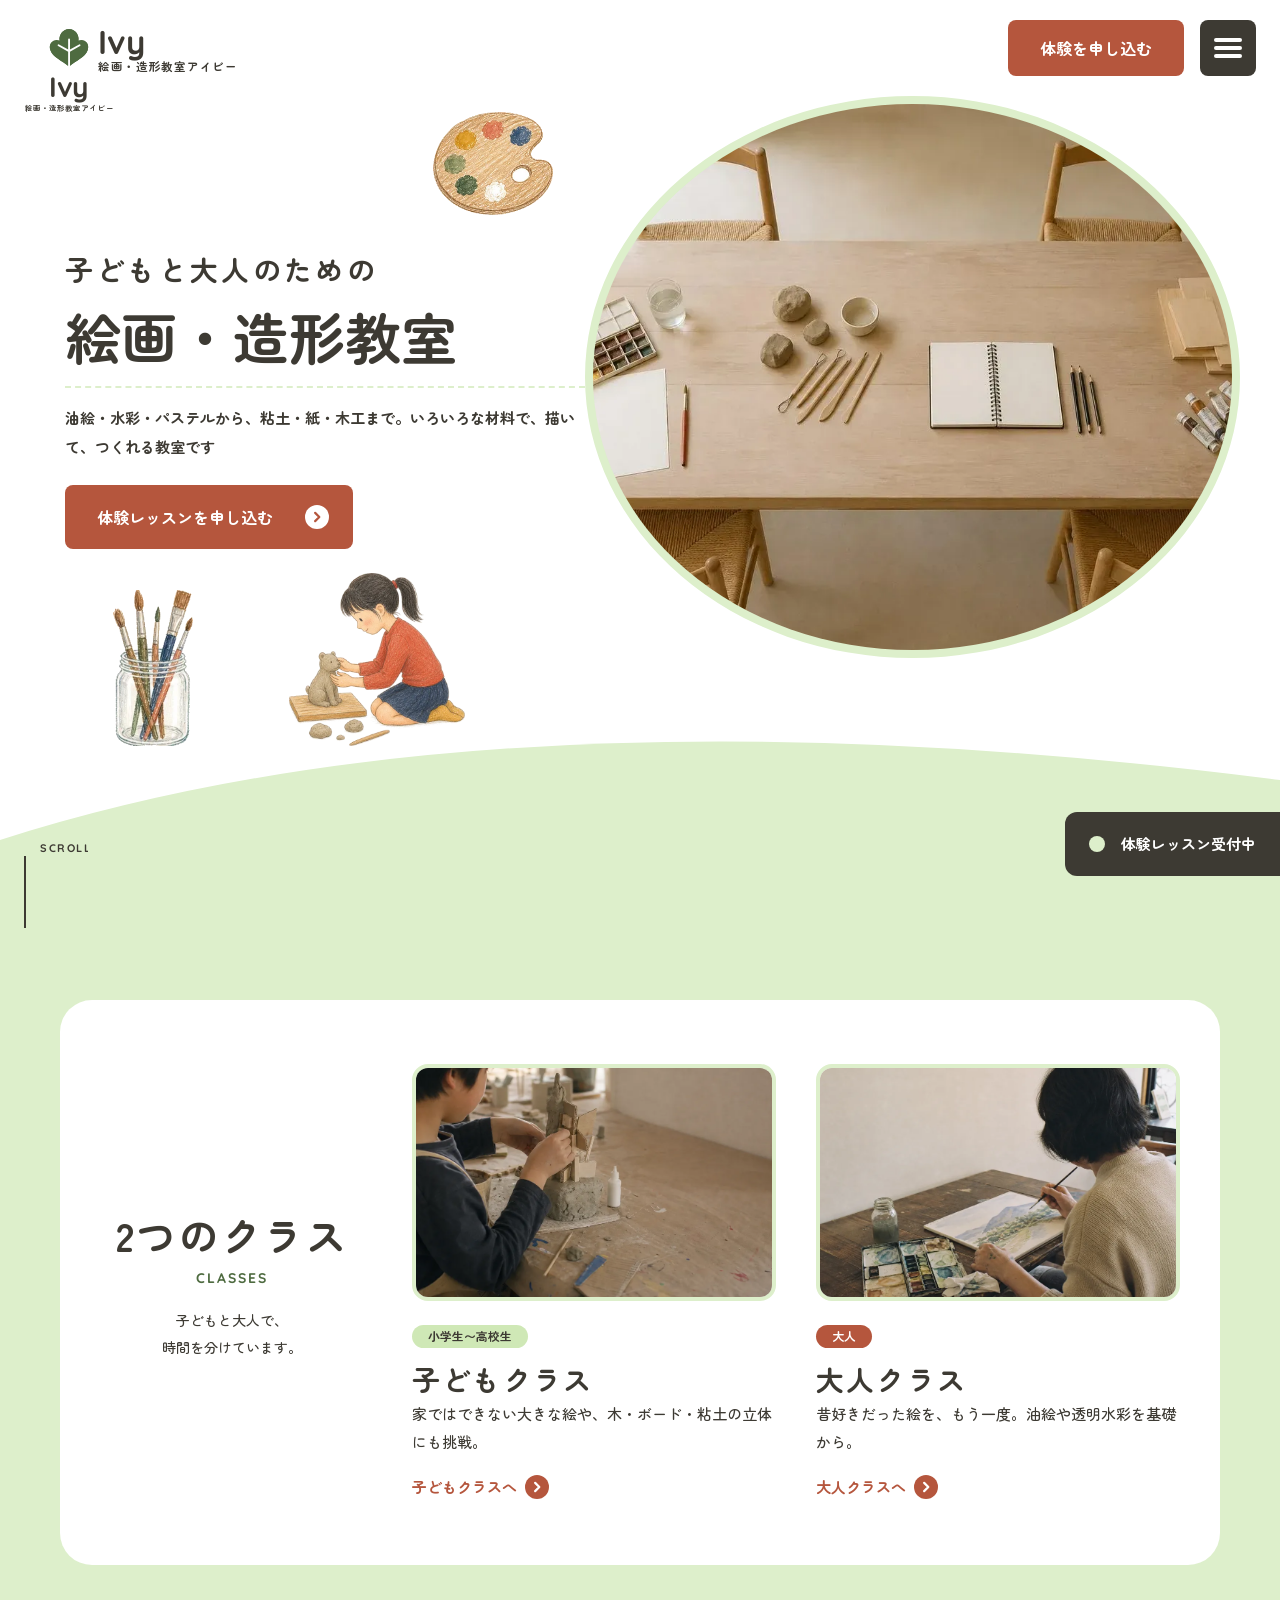
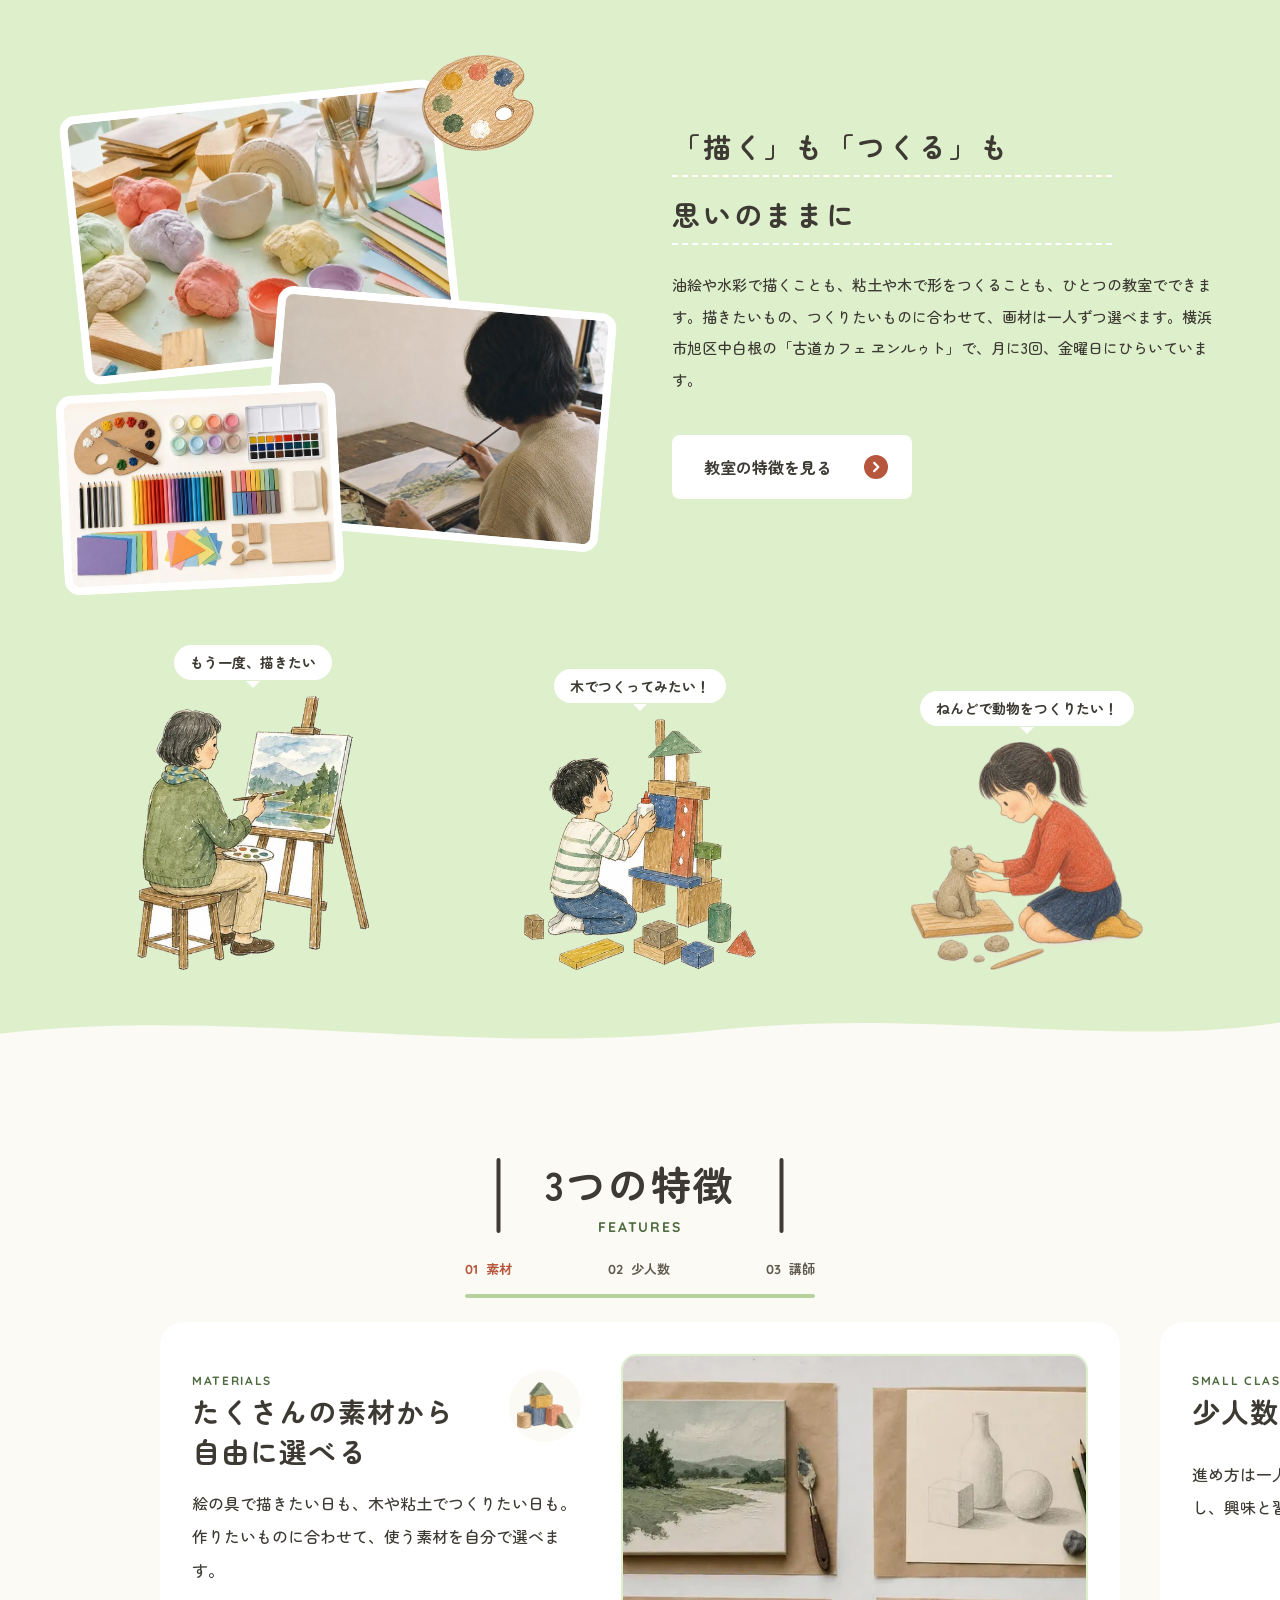
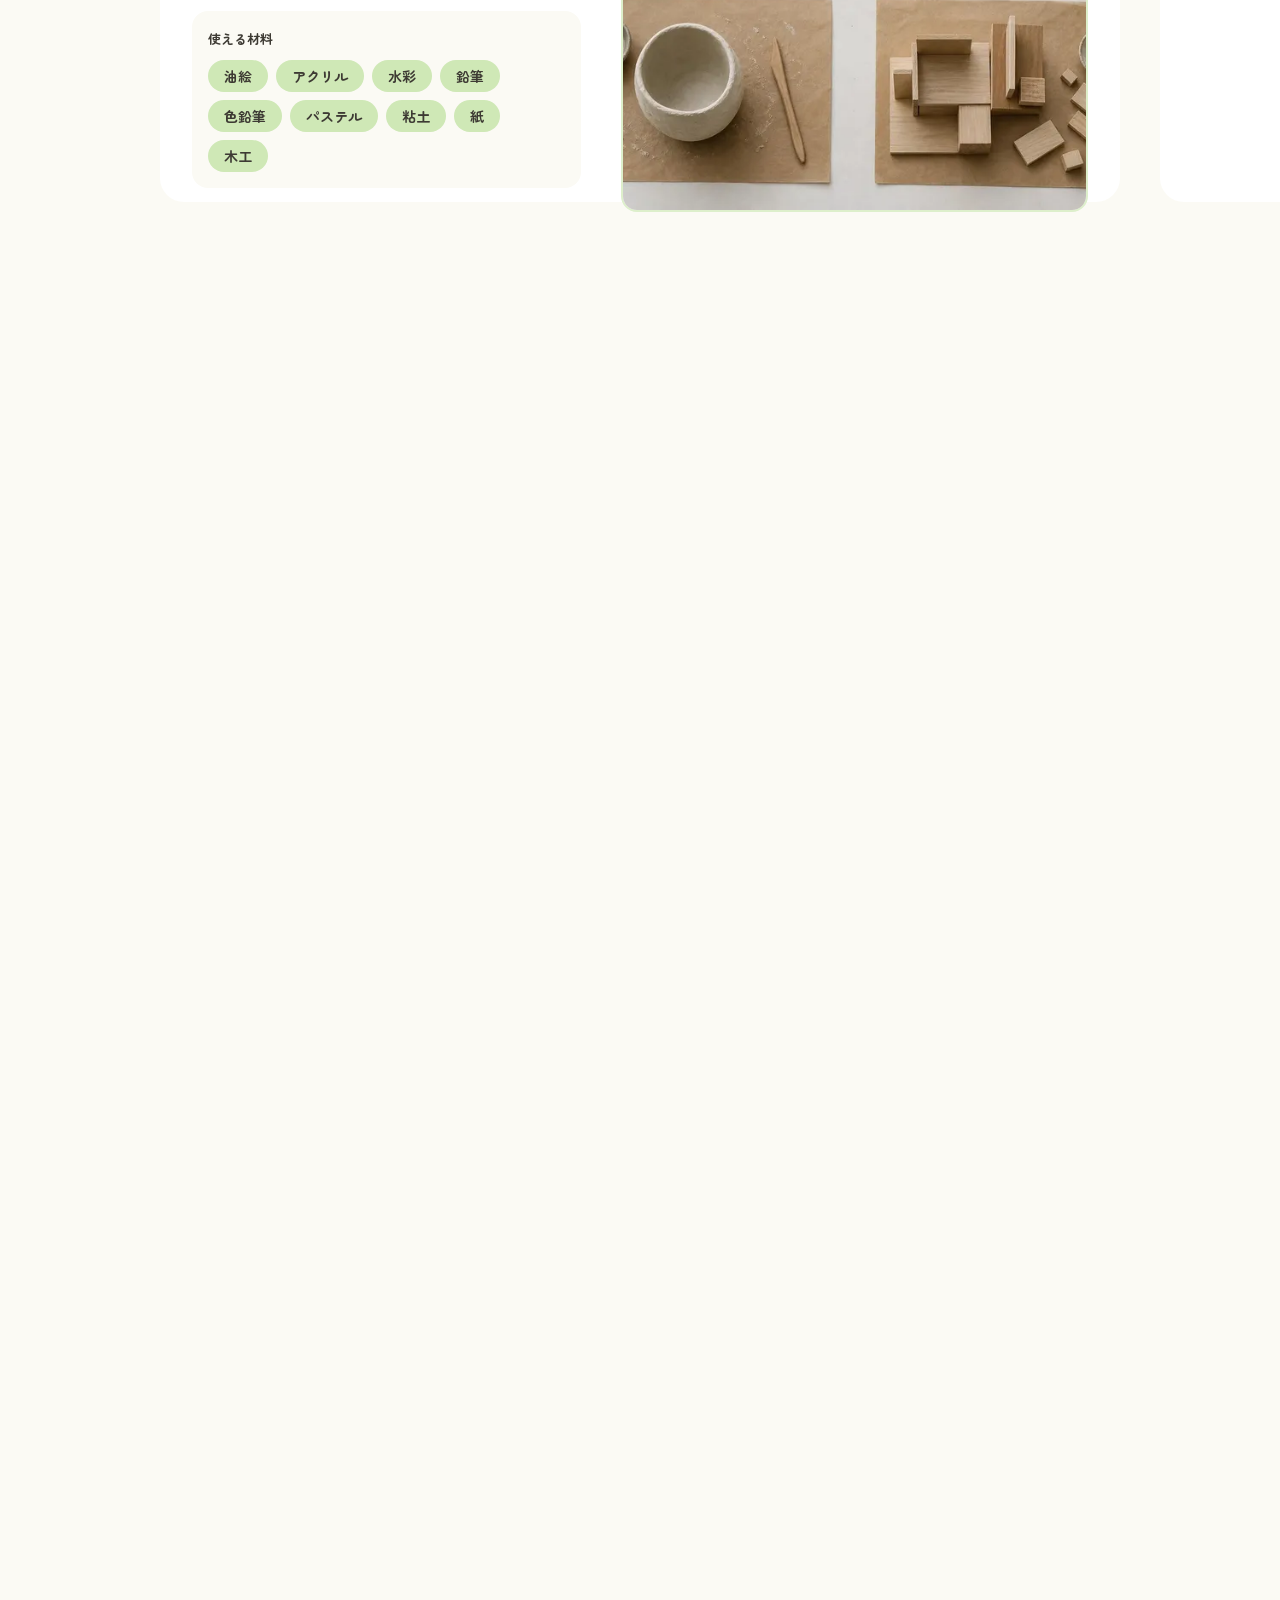
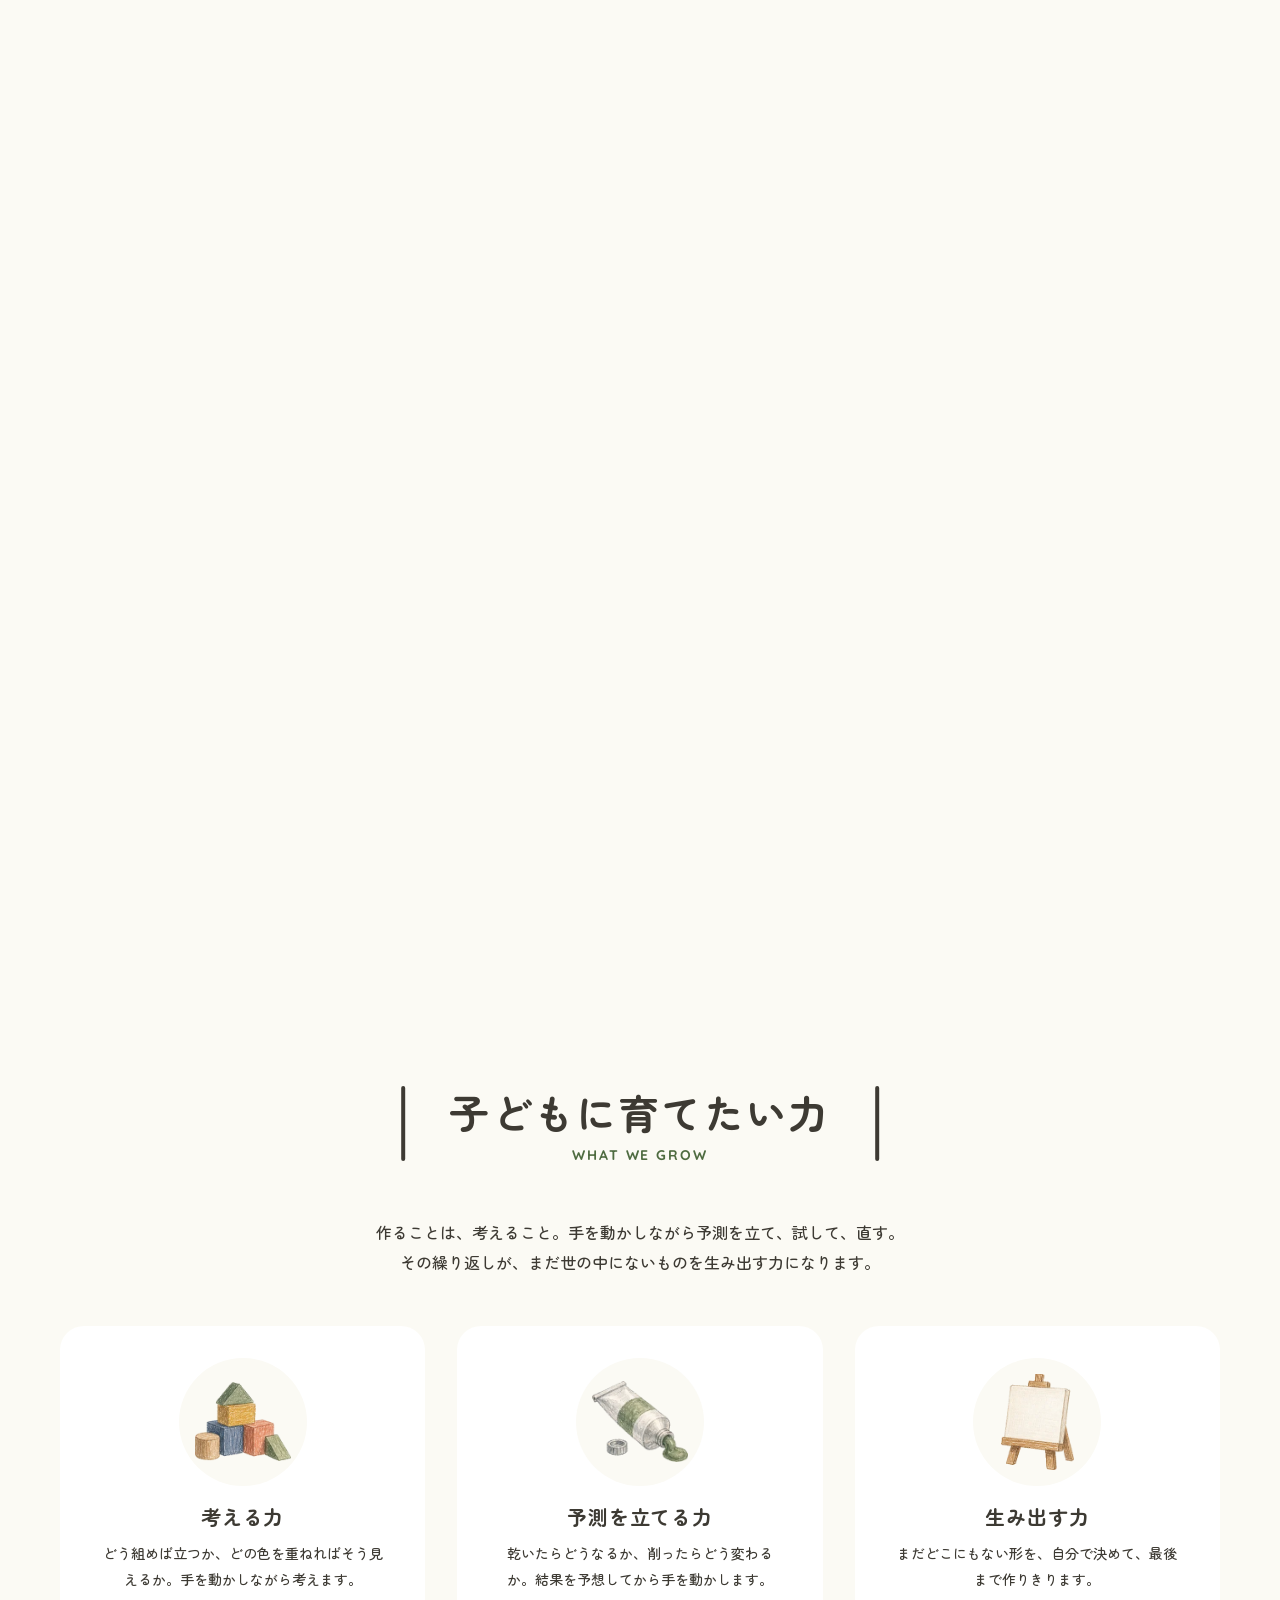
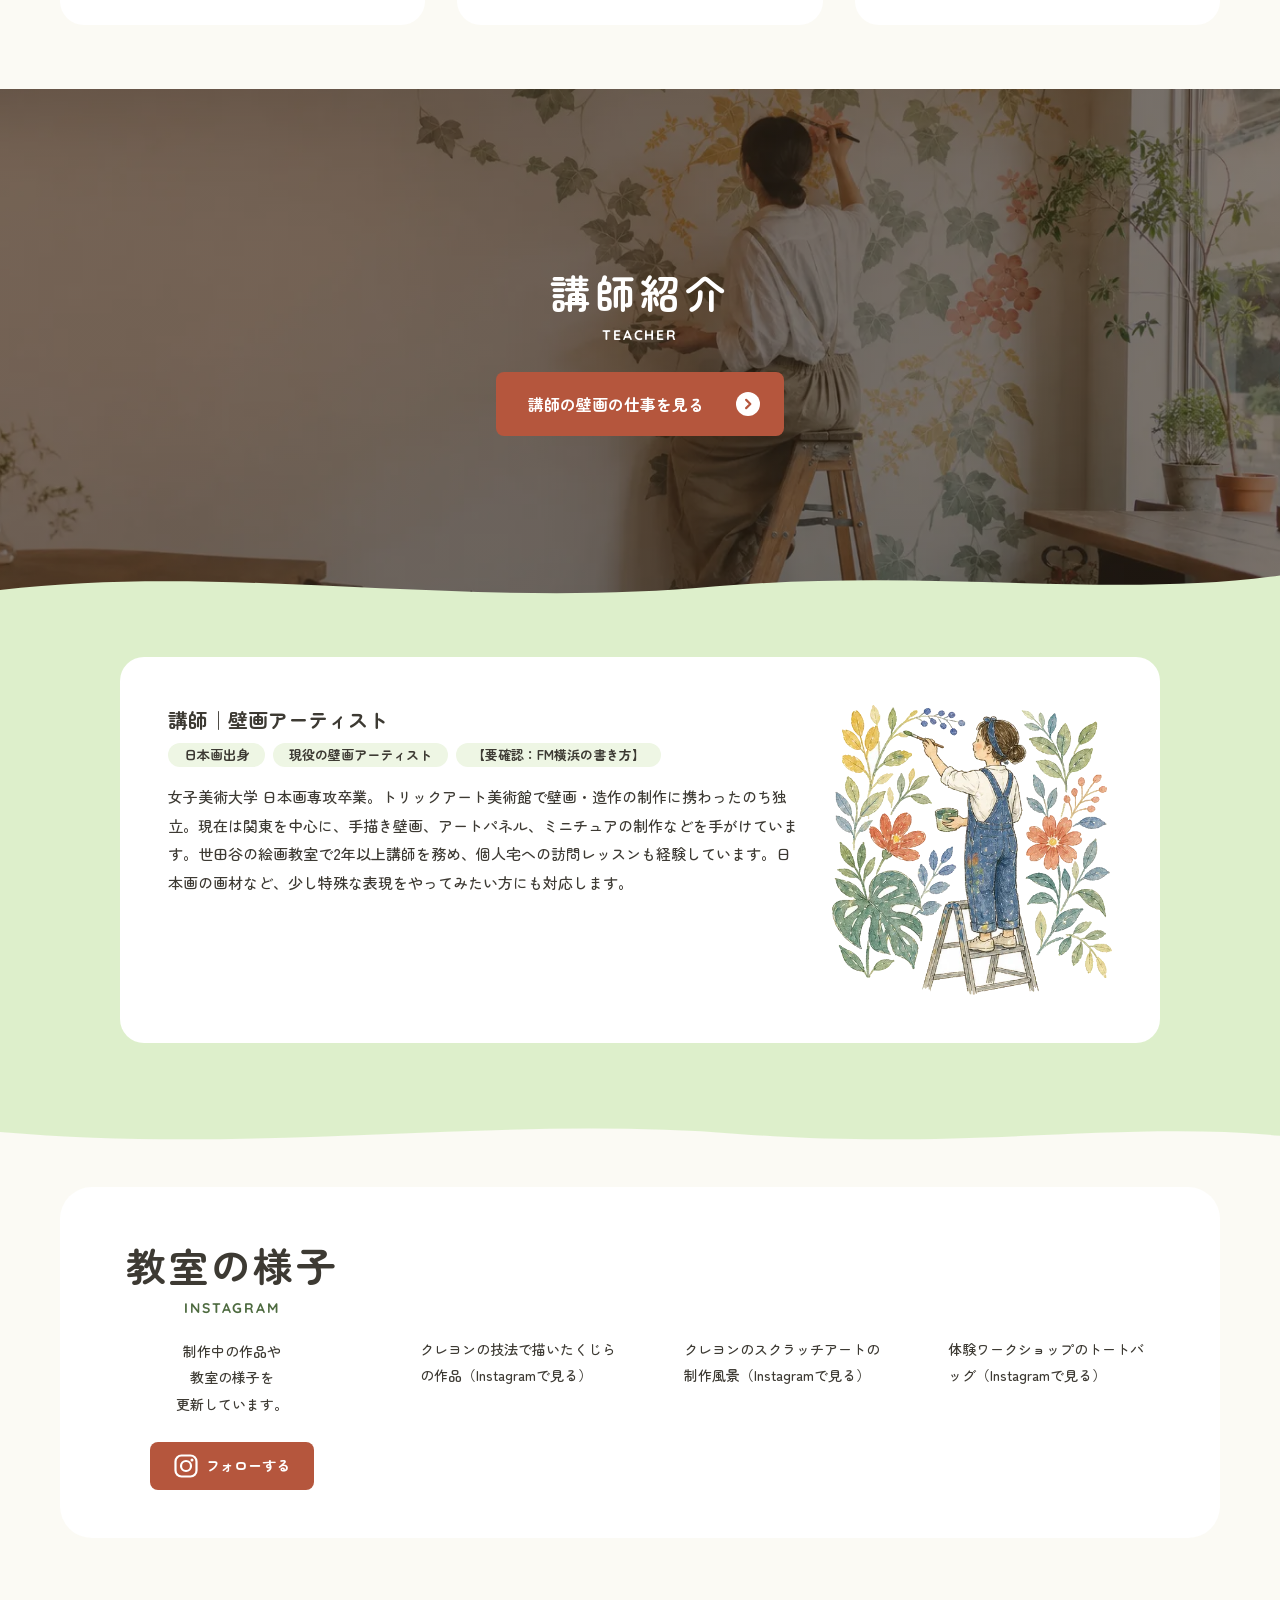
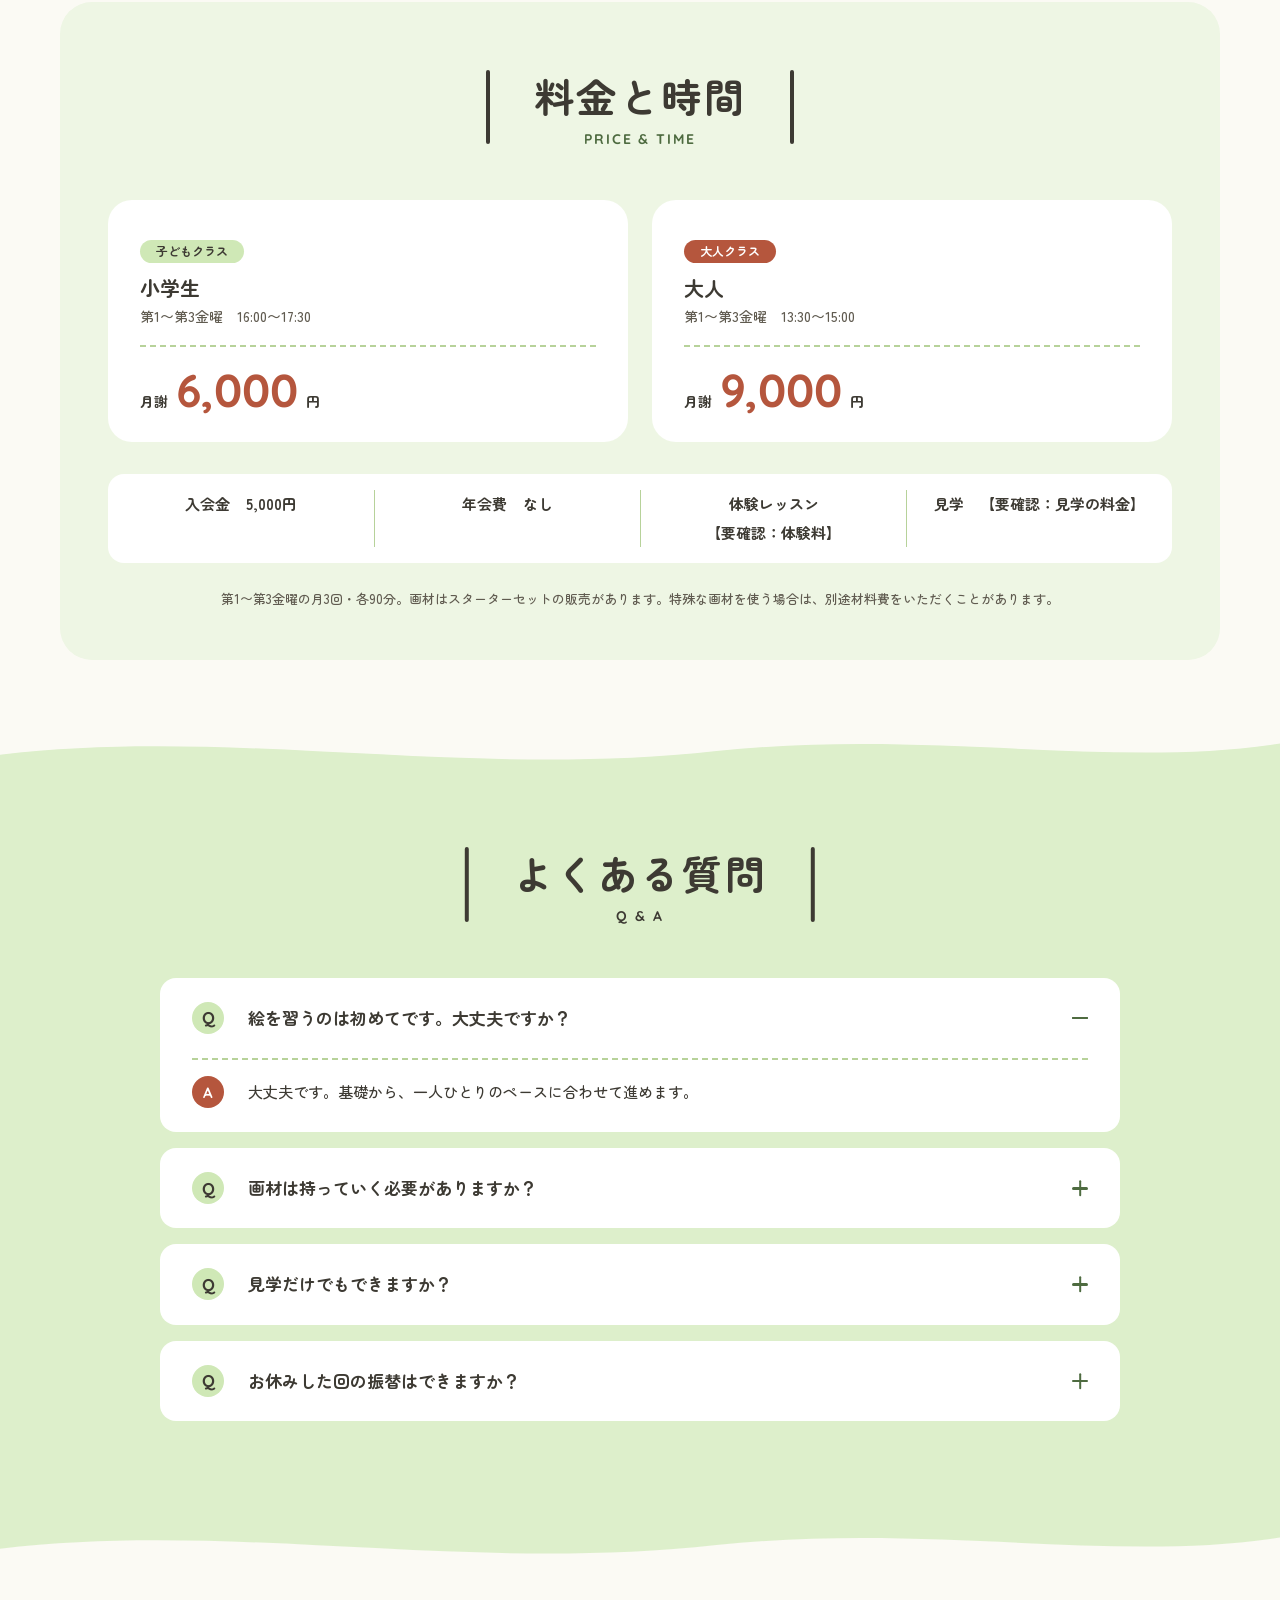
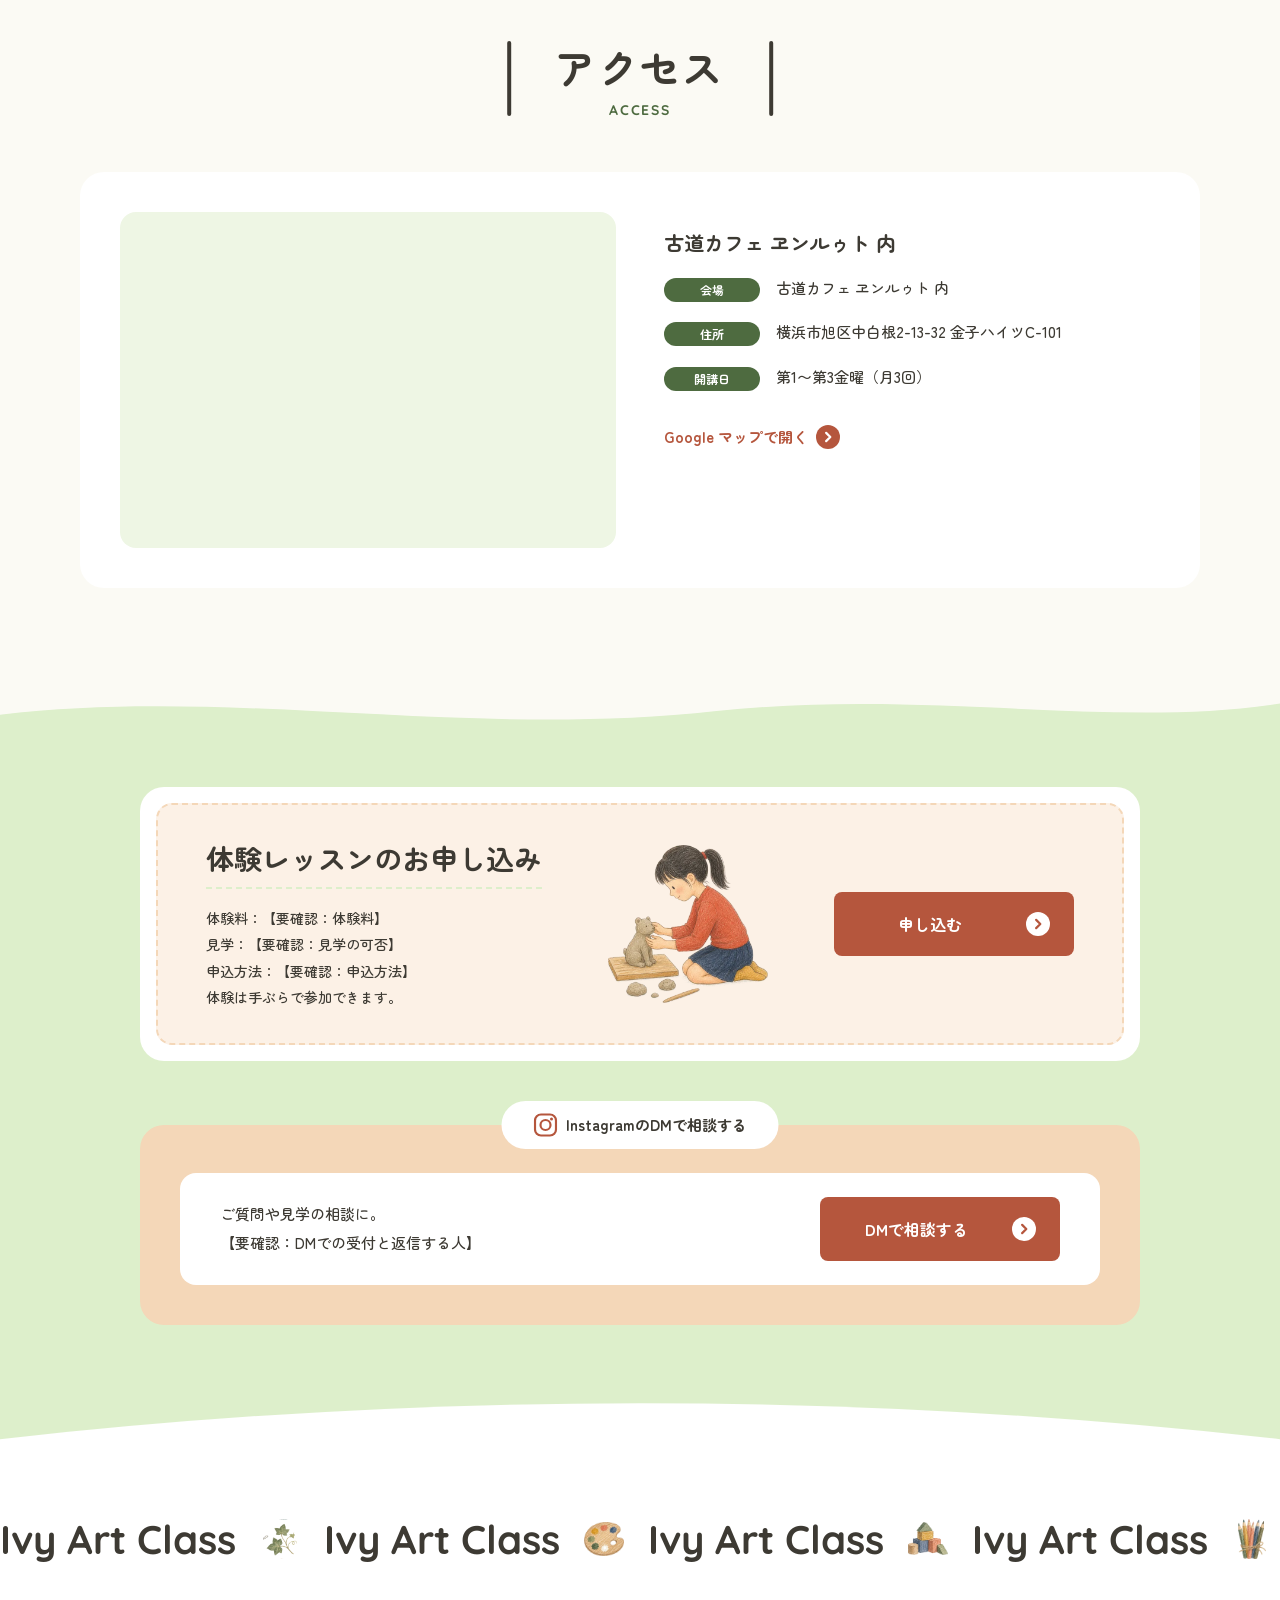
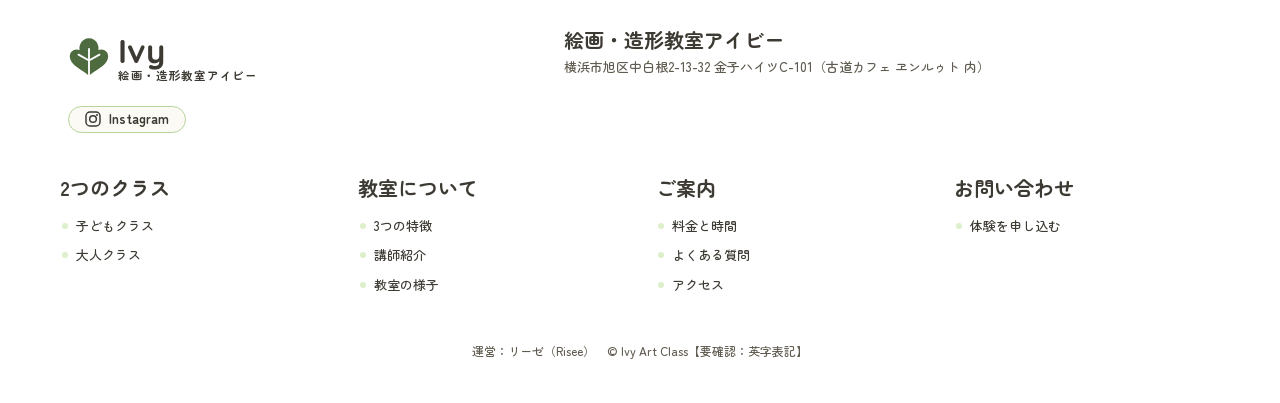
==== index.html @ a584679a "下層ページを追加：子どもクラス・大人クラス・体験の申し込み（フォーム）・申し込み完了 - トップのヒーロー写真を1枚の大きな楕円に - トップの「子どもクラスへ」「大人クラスへ」「体験を申し込む」を下" ====
<!doctype html>
<html lang="ja">
<head>
<meta charset="utf-8">
<meta name="viewport" content="width=device-width,initial-scale=1">
<meta name="robots" content="noindex,nofollow">
<title>横浜市旭区中白根の絵画教室・造形教室｜アイビー</title>
<meta name="description" content="横浜市旭区中白根の絵画・造形教室アイビー。小学生から大人まで、絵画から木や粘土の立体まで。現役の壁画アーティストが少人数で教えます。">
<link rel="preconnect" href="https://fonts.googleapis.com">
<link rel="preconnect" href="https://fonts.gstatic.com" crossorigin>
<link href="https://fonts.googleapis.com/css2?family=Quicksand:wght@700&family=Zen+Maru+Gothic:wght@500;700&display=swap" rel="stylesheet">
<link rel="stylesheet" href="assets/css/style.css?v=g4">
</head>
<body>
<script>
// 同じタブで2回目以降は幕を省く。動きを減らす設定でも出さない
(function(){var s=false;try{s=sessionStorage.getItem('ivy-splash')==='1'}catch(e){}
if(!s&&!matchMedia('(prefers-reduced-motion: reduce)').matches)document.documentElement.classList.add('splash')})();
</script>
<div class="curtain" aria-hidden="true"><div class="curtain__logo"><svg><use href="#leaf"/></svg><p>Ivy</p><small>絵画・造形教室アイビー</small></div></div>
<svg width="0" height="0" class="defs" aria-hidden="true">
  <symbol id="leaf" viewBox="-18 -16 36 34"><path fill="currentColor" d="M0-15C6-15 9-9 8-5 13-7 18-3 16 3 14 9 6 12 0 17-6 12-14 9-16 3-18-3-13-7-8-5-9-9-6-15 0-15Z"/><path d="M0 17V-6M0 4 9-1M0 4-9-1" stroke="#fff" stroke-width="1.6" fill="none" stroke-linecap="round"/></symbol>
  <symbol id="insta" viewBox="0 0 24 24"><rect x="1.5" y="1.5" width="21" height="21" rx="6" fill="none" stroke="currentColor" stroke-width="2.2"/><circle cx="12" cy="12" r="5" fill="none" stroke="currentColor" stroke-width="2.2"/><circle cx="18" cy="6" r="1.5" fill="currentColor"/></symbol>
  <symbol id="arrow" viewBox="0 0 26 26"><circle cx="13" cy="13" r="13" fill="currentColor"/><path d="M11 8.5 15.5 13 11 17.5" fill="none" stroke="var(--arrow-fg,#fff)" stroke-width="2.4" stroke-linecap="round" stroke-linejoin="round"/></symbol>
</svg>

<header class="hd" id="top">
  <a class="logo" href="#top" aria-label="絵画・造形教室アイビー トップへ">
    <svg class="logo__leaf"><use href="#leaf"/></svg>
    <span class="logo__txt"><b>Ivy</b><small>絵画・造形教室アイビー</small></span>
  </a>
  <div class="hd__r">
    <a class="hd__cta" href="trial/">体験<span class="only-pc">を</span>申<span class="only-pc">し</span>込<span class="only-pc">む</span></a>
    <button class="hd__menu" type="button" aria-label="メニューを開く" aria-expanded="false" aria-controls="nav"><span></span><span></span><span></span></button>
  </div>
</header>

<nav class="nav" id="nav" hidden>
  <ul>
    <li><a href="#classes">2つのクラス</a></li>
    <li><a href="#features">3つの特徴</a></li>
    <li><a href="#grow">子どもに育てたい力</a></li>
    <li><a href="#teacher">講師紹介</a></li>
    <li><a href="#instagram">教室の様子</a></li>
    <li><a href="#price">料金と時間</a></li>
    <li><a href="#faq">よくある質問</a></li>
    <li><a href="#access">アクセス</a></li>
    <li><a href="trial/">体験を申し込む</a></li>
  </ul>
</nav>

<main>
<section class="hero">
  <div class="hero__copy">
    <img class="hero__palette" src="assets/img/ic-palette.webp" alt="" width="130" height="90">
    <h1 class="hero__catch"><span>子どもと大人のための</span><span>絵画・造形教室</span></h1>
    <p class="hero__sub">油絵・水彩・パステルから、粘土・紙・木工まで。いろいろな材料で、描いて、つくれる教室です</p>
    <a class="btn btn--green hero__cta" href="trial/">体験レッスンを申し込む<svg><use href="#arrow"/></svg></a>
    <div class="hero__ils">
      <img src="assets/img/ic-brushes.webp" alt="" width="84" height="110">
      <img src="assets/img/il-clay.webp" alt="" width="180" height="177">
    </div>
  </div>
  <div class="hero__strip" aria-label="教室の写真">
    <div class="frame frame--a">
      <img class="is-on" src="assets/img/classroom.webp" alt="窓辺の机で、大人と子どもが並んで絵を描いている教室の様子" width="1400" height="933">
      <img src="assets/img/room-table.webp" alt="" width="1080" height="760">
      <img src="assets/img/kids.webp" alt="" width="1100" height="733">
      <img src="assets/img/adult.webp" alt="" width="1100" height="733">
    </div>
  </div>
  <div class="hero__scroll" aria-hidden="true"><span>SCROLL</span></div>
  <svg class="hero__arc" viewBox="0 0 1440 280" preserveAspectRatio="none" aria-hidden="true"><path d="M0 280V160Q560 0 1440 100V280Z"/></svg>
</section>

<div class="band">
  <section class="classes" id="classes">
    <div class="classes__head">
      <h2>2つのクラス</h2>
      <p class="en">CLASSES</p>
      <p>子どもと大人で、<br>時間を分けています。</p>
    </div>
    <div class="classes__list">
      <article class="class">
        <div class="pl"><img src="assets/img/kids.webp" alt="粘土と木の板で立体をつくっている子どもの手元" width="430" height="280" loading="lazy"></div>
        <p class="tag tag--main">小学生〜高校生</p>
        <h3>子どもクラス</h3>
        <p>家ではできない大きな絵や、木・ボード・粘土の立体にも挑戦。</p>
        <a class="go" href="kids/">子どもクラスへ<svg><use href="#arrow"/></svg></a>
      </article>
      <article class="class">
        <div class="pl"><img src="assets/img/adult.webp" alt="窓辺の机で、水彩の風景を描いている大人の後ろ姿" width="430" height="280" loading="lazy"></div>
        <p class="tag tag--accent">大人</p>
        <h3>大人クラス</h3>
        <p>昔好きだった絵を、もう一度。油絵や透明水彩を基礎から。</p>
        <a class="go" href="adult/">大人クラスへ<svg><use href="#arrow"/></svg></a>
      </article>
    </div>
  </section>

  <section class="hello">
    <div class="hello__photos">
      <img src="assets/img/clay.webp" alt="粘土と木の素材" width="360" height="250" loading="lazy">
      <img src="assets/img/adult2.webp" alt="水彩の風景画に筆を入れる大人の手元" width="320" height="220" loading="lazy">
      <img src="assets/img/tools.webp" alt="教室で使う画材" width="260" height="180" loading="lazy">
      <img class="hello__deco" src="assets/img/ic-palette.webp" alt="" width="110" height="76" loading="lazy">
    </div>
    <div class="hello__txt">
      <h2><span>「描く」も「つくる」も</span><span>思いのままに</span></h2>
      <p>油絵や水彩で描くことも、粘土や木で形をつくることも、ひとつの教室でできます。描きたいもの、つくりたいものに合わせて、画材は一人ずつ選べます。横浜市旭区中白根の「古道カフェ ヱンルゥト」で、月に3回、金曜日にひらいています。</p>
      <a class="btn btn--white" href="#features">教室の特徴を見る<svg><use href="#arrow"/></svg></a>
    </div>
    <div class="hello__figs" aria-hidden="true">
      <figure><span class="bubble">もう一度、描きたい</span><img src="assets/img/il-woman.webp" alt="" width="230" height="270" loading="lazy"></figure>
      <figure><span class="bubble">木でつくってみたい！</span><img src="assets/img/il-boy.webp" alt="" width="230" height="245" loading="lazy"></figure>
      <figure class="only-pc"><span class="bubble">ねんどで動物をつくりたい！</span><img src="assets/img/il-clay.webp" alt="" width="240" height="236" loading="lazy"></figure>
    </div>
  </section>
  <svg class="wave" viewBox="0 0 1440 60" preserveAspectRatio="none" aria-hidden="true"><path fill="#FBFAF4" d="M0 34C260 4 520 60 806 30 1050 6 1250 50 1440 22V60H0Z"/></svg>
</div>

<div class="cream">
  <section class="sec" id="features">
    <img class="sec__deco" src="assets/img/il-clay.webp" alt="" width="144" height="142" loading="lazy">
    <header class="head"><h2>3つの特徴</h2><p>FEATURES</p></header>
    <ol class="steps" aria-hidden="true"><li class="is-on"><b>01</b>素材</li><li><b>02</b>少人数</li><li><b>03</b>講師</li><i><i></i></i></ol>
    <div class="cards">
      <article class="card">
        <div class="card__top"><div><p class="en">MATERIALS</p><h3>たくさんの素材から<br>自由に選べる</h3></div><span class="ic"><img src="assets/img/ic-blocks.webp" alt="" width="64" height="64" loading="lazy"></span></div>
        <p>絵の具で描きたい日も、木や粘土でつくりたい日も。作りたいものに合わせて、使う素材を自分で選べます。</p>
        <div class="mats"><p class="mats__label">使える材料</p><ul><li>油絵</li><li>アクリル</li><li>水彩</li><li>鉛筆</li><li>色鉛筆</li><li>パステル</li><li>粘土</li><li>紙</li><li>木工</li></ul></div>
        <img class="card__ph" src="assets/img/materials.webp" alt="油絵、デッサン、粘土、木工の作例" width="364" height="290" loading="lazy">
      </article>
      <article class="card">
        <div class="card__top"><div><p class="en">SMALL CLASS</p><h3>少人数で一人ずつ</h3></div><span class="ic"><img src="assets/img/ic-palette.webp" alt="" width="64" height="64" loading="lazy"></span></div>
        <p>進め方は一人ひとり違っていい。自由課題にも対応し、興味と習熟度に合わせて教えます。</p>
        <img class="card__ph" src="assets/img/table.webp" alt="制作の途中の机の上" width="364" height="290" loading="lazy">
      </article>
      <article class="card">
        <div class="card__top"><div><p class="en">ARTIST</p><h3>現役の壁画作家が教える</h3></div><span class="ic"><img src="assets/img/ic-brushes.webp" alt="" width="64" height="64" loading="lazy"></span></div>
        <p>講師は日本画出身の壁画アーティスト。制作の現場の技術を、教室でそのまま伝えます。</p>
        <img class="card__ph" src="assets/img/mural.webp" alt="壁画を描く講師" width="364" height="290" loading="lazy">
      </article>
    </div>
  </section>

  <section class="sec sec--tight" id="grow">
    <header class="head"><h2>子どもに育てたい力</h2><p>WHAT WE GROW</p></header>
    <p class="lead">作ることは、考えること。手を動かしながら予測を立て、試して、直す。<br class="only-pc">その繰り返しが、まだ世の中にないものを生み出す力になります。</p>
    <div class="powers">
      <article><span class="ic ic--lg"><img src="assets/img/ic-blocks.webp" alt="" width="96" height="96" loading="lazy"></span><div><h3>考える力</h3><p>どう組めば立つか、どの色を重ねればそう見えるか。手を動かしながら考えます。</p></div></article>
      <article><span class="ic ic--lg"><img src="assets/img/ic-tube.webp" alt="" width="96" height="96" loading="lazy"></span><div><h3>予測を立てる力</h3><p>乾いたらどうなるか、削ったらどう変わるか。結果を予想してから手を動かします。</p></div></article>
      <article><span class="ic ic--lg"><img src="assets/img/ic-canvas.webp" alt="" width="96" height="96" loading="lazy"></span><div><h3>生み出す力</h3><p>まだどこにもない形を、自分で決めて、最後まで作りきります。</p></div></article>
    </div>
  </section>
</div>

<section class="teacher" id="teacher">
  <div class="teacher__band"><div class="teacher__bg"></div>
    <h2>講師紹介</h2>
    <p class="en">TEACHER</p>
    <a class="btn btn--green" href="https://artewald.com/artclass/" target="_blank" rel="noopener">講師の壁画の仕事を見る<svg><use href="#arrow"/></svg></a>
    <svg class="teacher__wave" viewBox="0 0 1440 44" preserveAspectRatio="none" aria-hidden="true"><path fill="#DDEFCB" d="M0 22C260-8 520 44 806 18 1050-2 1250 32 1440 6V44H0Z"/></svg>
  </div>
  <div class="teacher__body">
    <div class="teacher__card">
      <div>
        <h3>講師｜壁画アーティスト</h3>
        <ul class="badges"><li>日本画出身</li><li>現役の壁画アーティスト</li><li>【要確認：FM横浜の書き方】</li></ul>
        <p>女子美術大学 日本画専攻卒業。トリックアート美術館で壁画・造作の制作に携わったのち独立。現在は関東を中心に、手描き壁画、アートパネル、ミニチュアの制作などを手がけています。世田谷の絵画教室で2年以上講師を務め、個人宅への訪問レッスンも経験しています。日本画の画材など、少し特殊な表現をやってみたい方にも対応します。</p>
      </div>
      <img class="only-pc" src="assets/img/il-artist.webp" alt="" width="300" height="320" loading="lazy">
    </div>
  </div>
  <svg class="wave wave--cream" viewBox="0 0 1440 50" preserveAspectRatio="none" aria-hidden="true"><path fill="#FBFAF4" d="M0 26C300 50 560 8 830 28 1080 46 1260 14 1440 30V50H0Z"/></svg>
</section>

<div class="cream">
  <section class="insta" id="instagram">
    <div class="insta__head">
      <h2>教室の様子</h2>
      <p class="en">INSTAGRAM</p>
      <p>制作中の作品や<br class="only-pc">教室の様子を<span class="only-sp">、Instagramで</span><br class="only-pc">更新しています。</p>
      <a class="insta__btn" href="https://www.instagram.com/painting.art.class/" target="_blank" rel="noopener"><svg><use href="#insta"/></svg>フォローする</a>
    </div>
    <div class="ig-embeds">
      <blockquote class="instagram-media" data-instgrm-permalink="https://www.instagram.com/p/DW8O9e0EUUl/" data-instgrm-version="14"><a href="https://www.instagram.com/p/DW8O9e0EUUl/" target="_blank" rel="noopener">クレヨンの技法で描いたくじらの作品（Instagramで見る）</a></blockquote>
      <blockquote class="instagram-media" data-instgrm-permalink="https://www.instagram.com/p/DWDwP9JEXnP/" data-instgrm-version="14"><a href="https://www.instagram.com/p/DWDwP9JEXnP/" target="_blank" rel="noopener">クレヨンのスクラッチアートの制作風景（Instagramで見る）</a></blockquote>
      <blockquote class="instagram-media" data-instgrm-permalink="https://www.instagram.com/p/DUj7gafEeFJ/" data-instgrm-version="14"><a href="https://www.instagram.com/p/DUj7gafEeFJ/" target="_blank" rel="noopener">体験ワークショップのトートバッグ（Instagramで見る）</a></blockquote>
    </div>
  </section>

  <section class="price" id="price">
    <div class="price__box">
      <header class="head"><h2>料金と時間</h2><p>PRICE &amp; TIME</p></header>
      <div class="price__list">
        <article><p class="tag tag--main">子どもクラス</p><h3>小学生</h3><p class="price__time">第1〜第3金曜　16:00〜17:30</p><p class="price__yen"><small>月謝</small><b>6,000</b><small>円</small></p></article>
        <article><p class="tag tag--accent">大人クラス</p><h3>大人</h3><p class="price__time">第1〜第3金曜　13:30〜15:00</p><p class="price__yen"><small>月謝</small><b>9,000</b><small>円</small></p></article>
      </div>
      <dl class="price__info">
        <div><dt>入会金</dt><dd>5,000円</dd></div>
        <div><dt>年会費</dt><dd>なし</dd></div>
        <div><dt>体験レッスン</dt><dd>【要確認：体験料】</dd></div>
        <div><dt>見学</dt><dd>【要確認：見学の料金】</dd></div>
      </dl>
      <p class="price__note">第1〜第3金曜の月3回・各90分。画材はスターターセットの販売があります。特殊な画材を使う場合は、別途材料費をいただくことがあります。</p>
    </div>
  </section>

  <svg class="wave wave--down" viewBox="0 0 1440 60" preserveAspectRatio="none" aria-hidden="true"><path fill="#DDEFCB" d="M0 34C260 4 520 60 806 30 1050 6 1250 50 1440 22V60H0Z"/></svg>
</div>

<div class="band band--faq">
  <section class="sec" id="faq">
    <header class="head"><h2>よくある質問</h2><p>Q &amp; A</p></header>
    <div class="faq">
      <details open><summary><i>Q</i>絵を習うのは初めてです。大丈夫ですか？</summary><p><i>A</i>大丈夫です。基礎から、一人ひとりのペースに合わせて進めます。</p></details>
      <details><summary><i>Q</i>画材は持っていく必要がありますか？</summary><p><i>A</i>体験は手ぶらで参加できます。入会後はスターターセット（販売）から始められます。</p></details>
      <details><summary><i>Q</i>見学だけでもできますか？</summary><p><i>A</i>【要確認：見学の可否・料金・申込方法】</p></details>
      <details><summary><i>Q</i>お休みした回の振替はできますか？</summary><p><i>A</i>【要確認：振替ルール】</p></details>
    </div>
  </section>

  <svg class="wave" viewBox="0 0 1440 60" preserveAspectRatio="none" aria-hidden="true"><path fill="#FBFAF4" d="M0 34C260 4 520 60 806 30 1050 6 1250 50 1440 22V60H0Z"/></svg>
</div>

<div class="cream">
  <section class="sec" id="access">
    <header class="head"><h2>アクセス</h2><p>ACCESS</p></header>
    <div class="access">
      <iframe title="教室の地図" src="https://www.google.com/maps?q=%E6%A8%AA%E6%B5%9C%E5%B8%82%E6%97%AD%E5%8C%BA%E4%B8%AD%E7%99%BD%E6%A0%B92-13-32&amp;output=embed" loading="lazy" referrerpolicy="no-referrer-when-downgrade"></iframe>
      <div>
        <h3>古道カフェ ヱンルゥト 内</h3>
        <dl>
          <div><dt>会場</dt><dd>古道カフェ ヱンルゥト 内</dd></div>
          <div><dt>住所</dt><dd>横浜市旭区中白根2-13-32 金子ハイツC-101</dd></div>
          <div><dt>開講日</dt><dd>第1〜第3金曜（月3回）</dd></div>
        </dl>
        <a class="go go--green" href="https://www.google.com/maps/search/?api=1&amp;query=%E6%A8%AA%E6%B5%9C%E5%B8%82%E6%97%AD%E5%8C%BA%E4%B8%AD%E7%99%BD%E6%A0%B92-13-32" target="_blank" rel="noopener">Google マップで開く<svg><use href="#arrow"/></svg></a>
      </div>
    </div>
  </section>
  <svg class="wave wave--down" viewBox="0 0 1440 60" preserveAspectRatio="none" aria-hidden="true"><path fill="#DDEFCB" d="M0 34C260 4 520 60 806 30 1050 6 1250 50 1440 22V60H0Z"/></svg>
</div>

<section class="contact" id="contact">
  <div class="contact__form">
    <div class="contact__in">
      <div><h2>体験レッスンのお申し込み</h2><p>体験料：【要確認：体験料】<br>見学：【要確認：見学の可否】<br>申込方法：【要確認：申込方法】<br>体験は手ぶらで参加できます。</p></div>
      <img src="assets/img/il-clay.webp" alt="" width="160" height="158" loading="lazy">
      <a class="btn btn--green" href="trial/">申し込む<svg><use href="#arrow"/></svg></a>
    </div>
  </div>
  <div class="contact__dm">
    <p class="contact__label"><svg><use href="#insta"/></svg>InstagramのDMで相談する</p>
    <div class="contact__box">
      <p>ご質問や見学の相談に。<br>【要確認：DMでの受付と返信する人】</p>
      <a class="btn btn--green" href="https://www.instagram.com/painting.art.class/" target="_blank" rel="noopener">DMで相談する<svg><use href="#arrow"/></svg></a>
    </div>
  </div>
  <svg class="contact__arc" viewBox="0 0 1440 70" preserveAspectRatio="none" aria-hidden="true"><path fill="#fff" d="M0 70V40Q720-30 1440 40V70Z"/></svg>
</section>
</main>

<footer class="ft">
  <div class="mq" aria-hidden="true"><div class="mq__track">
    <span>Ivy Art Class</span><img src="assets/img/ic-ivy.webp" alt="" loading="lazy"><span>Ivy Art Class</span><img src="assets/img/ic-palette.webp" alt="" loading="lazy"><span>Ivy Art Class</span><img src="assets/img/ic-blocks.webp" alt="" loading="lazy"><span>Ivy Art Class</span><img src="assets/img/ic-pencils.webp" alt="" loading="lazy">
    <span>Ivy Art Class</span><img src="assets/img/ic-ivy.webp" alt="" loading="lazy"><span>Ivy Art Class</span><img src="assets/img/ic-palette.webp" alt="" loading="lazy"><span>Ivy Art Class</span><img src="assets/img/ic-blocks.webp" alt="" loading="lazy"><span>Ivy Art Class</span><img src="assets/img/ic-pencils.webp" alt="" loading="lazy">
  </div></div>
  <div class="ft__main">
    <div class="ft__brand">
      <a class="logo" href="#top"><svg class="logo__leaf"><use href="#leaf"/></svg><span class="logo__txt"><b>Ivy</b><small>絵画・造形教室アイビー</small></span></a>
      <a class="ft__insta" href="https://www.instagram.com/painting.art.class/" target="_blank" rel="noopener"><svg><use href="#insta"/></svg>Instagram</a>
    </div>
    <div class="ft__addr">
      <h2>絵画・造形教室アイビー</h2>
      <p>横浜市旭区中白根2-13-32 金子ハイツC-101<br class="only-sp">（古道カフェ ヱンルゥト 内）</p>
    </div>
  </div>
  <div class="ft__cols">
    <div><h3>2つのクラス</h3><ul><li><a href="kids/">子どもクラス</a></li><li><a href="adult/">大人クラス</a></li></ul></div>
    <div><h3>教室について</h3><ul><li><a href="#features">3つの特徴</a></li><li><a href="#teacher">講師紹介</a></li><li><a href="#instagram">教室の様子</a></li></ul></div>
    <div><h3>ご案内</h3><ul><li><a href="#price">料金と時間</a></li><li><a href="#faq">よくある質問</a></li><li><a href="#access">アクセス</a></li></ul></div>
    <div><h3>お問い合わせ</h3><ul><li><a href="trial/">体験を申し込む</a></li></ul></div>
  </div>
  <p class="ft__c">運営：リーゼ（Risee）　© Ivy Art Class【要確認：英字表記】</p>
</footer>

<a class="tab" href="trial/"><i></i>体験レッスン受付中</a>
<a class="spbar" href="trial/">体験を申し込む<svg><use href="#arrow"/></svg></a>
<script src="assets/js/vendor/gsap.min.js"></script>
<script src="assets/js/vendor/ScrollTrigger.min.js"></script>
<script src="assets/js/main.js?v=2"></script>
<script async src="https://www.instagram.com/embed.js"></script>
</body>
</html>
---- assets/css/style.css ----
/* 絵画・造形教室アイビー TOP */
/* 色は3つに分ける：ベース（白・生成り）70％／メイン（パステルグリーン）25％／アクセント（テラコッタ）5％。テラコッタはボタン・重要な数字だけ。ラベルや見出しの英字は深い緑、申し込みまわりの面はピーチ */
:root{
  --main:#DDEFCB;--main-dk:#CFE8B6;--main-pale:#FBFAF4;--main-pale2:#EEF6E4;--line:#B7D29A;--green-dk:#4E6B40;
  --peach:#F4D7B8;--peach-pale:#FCF1E6;
  --accent:#B5563D;--accent-dk:#9A4733;
  --ink:#3D3A33;--sub:#605B50;--shade:#2B1D10;
  /* 余白のトークン（8の倍数。4だけ例外） */
  --s-xs:4px;--s-1:8px;--s-2:16px;--s-3:24px;--s-4:32px;--s-5:40px;--s-6:48px;--s-7:64px;--s-8:80px;--s-9:96px;--s-10:128px;
  /* 見出し4段（PC） */
  --h-1:56px;--h-2:40px;--h-3:28px;--h-4:20px;
  --ease:cubic-bezier(.4,.4,0,1);--slow:cubic-bezier(.65,0,.35,1)
}
@media (max-width:768px){:root{--h-1:36px;--h-2:28px;--h-3:22px;--h-4:18px}}
*{box-sizing:border-box;margin:0;padding:0}
html{scroll-padding-top:var(--s-9)}
body{font-family:"Zen Maru Gothic",sans-serif;font-weight:500;color:var(--ink);background:#fff;line-height:1.9;font-size:15px;-webkit-font-smoothing:antialiased;overflow-x:clip}
img{display:block;max-width:100%;height:auto}
a{color:inherit;text-decoration:none}
ul{list-style:none}
em,i{font-style:normal}
h1,h2,h3{font-weight:700;line-height:1.5}
button{font:inherit;color:inherit;background:none;border:0;cursor:pointer}
.defs{position:absolute}
.en{font-family:Quicksand,sans-serif;font-weight:700;letter-spacing:.14em;color:var(--green-dk);font-size:14px}
.only-sp{display:none}
:focus-visible{outline:3px solid var(--green-dk);outline-offset:2px}

/* ヘッダー */
.hd{position:fixed;inset:0 0 auto;z-index:30;height:96px;display:flex;justify-content:space-between;align-items:center;padding:0 var(--s-3) 0 var(--s-5);pointer-events:none}
.hd>*{pointer-events:auto}
.logo{display:flex;align-items:center;gap:var(--s-1);padding:var(--s-1) var(--s-2) var(--s-1) var(--s-1);border-radius:12px;transition:background .4s var(--ease)}
.hd.is-scrolled .logo{background:#fff}
.logo__leaf{width:42px;height:40px;color:var(--green-dk)}
.logo__txt{display:flex;flex-direction:column;line-height:1.1}
.logo__txt b{font-family:Quicksand,sans-serif;font-size:33px}
.logo__txt small{font-size:11.5px;font-weight:700;letter-spacing:.06em}
.hd__r{display:flex;gap:var(--s-2)}
.hd__cta{display:flex;align-items:center;height:56px;padding:0 var(--s-4);border-radius:8px;background:var(--accent);color:#fff;font-weight:700;font-size:16px;transition:background .4s var(--ease)}
.hd__cta:hover{background:var(--accent-dk)}
.hd__menu{width:56px;height:56px;border-radius:8px;background:var(--ink);display:flex;flex-direction:column;justify-content:center;align-items:center;gap:var(--s-xs)}
.hd__menu span{display:block;width:28px;height:4px;border-radius:2px;background:#fff;transition:transform .3s var(--ease),opacity .3s}
.hd__menu[aria-expanded=true] span:nth-child(1){transform:translateY(8px) rotate(45deg)}
.hd__menu[aria-expanded=true] span:nth-child(2){opacity:0}
.hd__menu[aria-expanded=true] span:nth-child(3){transform:translateY(-8px) rotate(-45deg)}
.nav{position:fixed;inset:0;z-index:25;background:var(--main);display:grid;place-items:center;overflow:auto;padding:var(--s-9) var(--s-3) var(--s-5)}
.nav[hidden]{display:none}
.nav li{text-align:center;margin:var(--s-1) 0}
.nav a{font-size:20px;font-weight:700}
.nav a:hover{text-decoration:underline}

/* ボタン：文字は矢印を除いた部分の中央、矢印は右端に固定 */
.btn{position:relative;display:inline-flex;align-items:center;justify-content:center;min-height:64px;padding:0 var(--s-8) 0 var(--s-4);border-radius:8px;font-weight:700;font-size:16px;line-height:1.5;text-align:center;transition:background .4s var(--ease)}
.btn svg{position:absolute;right:var(--s-3);top:50%;width:24px;height:24px;margin-top:-12px;transition:transform .4s var(--ease)}
.btn:hover svg{transform:translateX(4px)}
.btn--green{background:var(--accent);color:#fff;--arrow-fg:var(--accent)}
.btn--green svg{color:#fff}
.btn--green:hover{background:var(--accent-dk)}
.btn--white{background:#fff;color:var(--ink)}
.btn--white svg{color:var(--accent)}
.go{display:inline-flex;align-items:center;gap:var(--s-1);margin-top:var(--s-2);font-weight:700;color:var(--accent)}
.go svg{width:24px;height:24px;transition:transform .4s var(--ease)}
.go:hover svg{transform:translateX(4px)}

/* ヒーロー */
.hero{position:relative;height:960px;background:#fff;overflow:hidden}
.hero__copy{position:absolute;z-index:2;left:clamp(40px,calc(40px + (100vw - 1024px) * .096),80px);top:112px;width:520px}
.hero__palette{position:absolute;right:var(--s-4);top:0;width:120px}
.hero__catch{margin-top:136px;font-size:var(--h-1);font-weight:700;letter-spacing:0;line-height:1.5;white-space:nowrap}
.nw{white-space:nowrap}
.hero__catch span{display:block;padding-bottom:var(--s-1);margin-bottom:var(--s-2);border-bottom:2px dashed var(--main)}
.hero__catch span:first-child{font-size:var(--h-3);letter-spacing:.12em;border:0;padding:0;margin-bottom:var(--s-xs)}
.hero__sub{font-size:15px;font-weight:700;line-height:1.9}
.hero__cta{margin-top:var(--s-3)}
.hero__ils{display:flex;justify-content:space-between;align-items:flex-end;margin-top:var(--s-3);width:400px;padding-left:var(--s-6)}
.hero__ils img:first-child{width:80px}.hero__ils img:last-child{width:176px}
.hero__strip{position:absolute;z-index:1;left:clamp(560px,calc(560px + (100vw - 1024px) * .0962),600px);right:var(--s-5);top:96px;aspect-ratio:7/6}
.frame{position:absolute;border:8px solid var(--main);border-radius:32px;overflow:hidden;background:var(--main)}
/* 写真は1枠だけ。大きめの楕円で教室の様子を見せる */
.frame--a{left:0;top:0;width:100%;aspect-ratio:7/6;border-radius:50%}
.frame img{position:absolute;inset:0;width:100%;height:100%;object-fit:cover;opacity:0;transform:scale(1.07);transition:opacity 3s var(--slow),transform 9s linear}
.frame img.is-on{opacity:1;transform:none}
.hero__scroll{position:absolute;z-index:2;left:var(--s-3);bottom:var(--s-4);width:64px;height:96px;overflow:hidden}
.hero__scroll span{padding-left:var(--s-2);font-family:Quicksand,sans-serif;font-weight:700;font-size:11px;letter-spacing:.14em}
.hero__scroll::after{content:"";position:absolute;left:0;top:24px;width:1.5px;height:72px;background:rgba(90,60,34,.25)}
.hero__scroll::before{content:"";position:absolute;z-index:1;left:0;top:24px;width:1.5px;height:72px;background:var(--ink);animation:kvline 2.4s var(--slow) infinite}
@keyframes kvline{0%{transform:translateY(-100%)}to{transform:translateY(100%)}}
.hero__arc{position:absolute;left:0;right:0;bottom:0;width:100%;height:280px;fill:var(--main)}
@keyframes flow{to{transform:translateX(-50%)}}

/* 黄色の帯 */
.band{position:relative;background:var(--main)}
.classes{display:grid;grid-template-columns:280px minmax(0,1fr);gap:var(--s-5);align-items:center;max-width:1320px;margin:0 auto;padding:var(--s-7) var(--s-5) var(--s-7) var(--s-4);background:#fff;border-radius:32px;width:calc(100% - 120px);position:relative;top:var(--s-5);margin-bottom:var(--s-5)}
.classes__head{text-align:center}
.classes__head h2{font-size:var(--h-2);letter-spacing:.06em}
.classes__head p:last-child{margin-top:var(--s-2);font-size:14px}
.classes__list{display:grid;grid-template-columns:repeat(2,minmax(0,1fr));gap:var(--s-5)}
.pl{aspect-ratio:430/280;overflow:hidden;border-radius:16px;border:4px solid var(--main)}
.pl img{width:100%;height:118%;max-width:none;object-fit:cover}
.tag{display:inline-block;padding:0 var(--s-2);margin-top:var(--s-3);border-radius:99px;font-size:12px;font-weight:700}
.tag--main{background:var(--main-dk);color:var(--ink)}.tag--accent{background:var(--accent);color:#fff}
.class h3{font-size:var(--h-3);letter-spacing:.08em;margin-top:var(--s-1)}
.class>p:not(.tag){min-height:56px}

.hello{display:grid;grid-template-columns:minmax(0,1fr) minmax(0,1fr);gap:var(--s-5) var(--s-7);max-width:1320px;width:calc(100% - 120px);margin:0 auto;padding:var(--s-9) 0 0}
.hello__photos{position:relative;height:544px}
.hello__photos>img{position:absolute;padding:var(--s-1);background:#fff;border-radius:16px;object-fit:cover;height:auto}
.hello__photos>img:nth-child(1){left:2%;top:0;width:min(380px,86%);aspect-ratio:38/27;transform:rotate(-6deg)}
.hello__photos>img:nth-child(2){right:0;top:216px;width:min(340px,64%);aspect-ratio:34/24;transform:rotate(5deg)}
.hello__photos>img:nth-child(3){left:0;top:320px;width:min(280px,54%);aspect-ratio:28/20;transform:rotate(-3deg)}
.hello__photos>img.hello__deco{left:66%;top:0;width:112px;padding:0;background:none;border-radius:0;aspect-ratio:auto}
.hello__txt{padding-top:var(--s-7)}
.hello h2{font-size:var(--h-3);letter-spacing:.1em}
.hello h2 span{display:block;max-width:440px;padding-bottom:var(--s-1);margin-bottom:var(--s-2);border-bottom:2px dashed #fff}
.hello__txt>p{margin:var(--s-3) 0 var(--s-5);line-height:2.1;max-width:560px}
.hello__figs{grid-column:1/-1;display:flex;justify-content:space-around;align-items:flex-end;padding-bottom:var(--s-4)}
.hello__figs figure{display:flex;flex-direction:column;align-items:center}
.hello__figs img{width:232px}
.bubble{position:relative;background:#fff;padding:var(--s-xs) var(--s-2);border-radius:99px;font-size:14px;font-weight:700;margin-bottom:var(--s-2);white-space:nowrap}
.bubble::after{content:"";position:absolute;left:50%;bottom:-8px;margin-left:-7px;border:7px solid transparent;border-top-color:#fff;border-bottom:0}
.wave{display:block;width:100%;height:56px}

/* クリーム */
.cream{background:var(--main-pale);position:relative}
.sec{position:relative;max-width:1320px;width:calc(100% - 120px);margin:0 auto;padding:var(--s-7) 0 var(--s-9)}
.sec--tight{padding-top:var(--s-3);padding-bottom:var(--s-7)}
.sec__deco{position:absolute;right:var(--s-5);top:var(--s-3);width:144px}
.head{text-align:center;display:inline-block;position:relative;left:50%;transform:translateX(-50%);padding:0 var(--s-6);margin-bottom:var(--s-6)}
.head::before,.head::after{content:"";position:absolute;top:4px;bottom:8px;width:4px;border-radius:2px;background:var(--ink)}
.head::before{left:0}.head::after{right:0}
.head h2{font-size:var(--h-2);letter-spacing:.06em;white-space:nowrap}
.head p{font-family:Quicksand,sans-serif;font-weight:700;font-size:14px;letter-spacing:.14em;color:var(--green-dk)}
.cards{display:grid;grid-template-columns:repeat(3,minmax(0,1fr));gap:var(--s-4)}
.card{background:#fff;border-radius:24px;padding:var(--s-4);display:flex;flex-direction:column}
.card__top{display:flex;justify-content:space-between;gap:var(--s-1);align-items:flex-start}
.card .en{font-size:12px}
.card h3{font-size:var(--h-3);line-height:1.4;letter-spacing:.04em}
.ic{flex:none;width:72px;height:72px;border-radius:50%;background:var(--main-pale);display:grid;place-items:center}
.ic img{width:56px;height:56px;object-fit:contain}
.ic--lg{width:128px;height:128px}.ic--lg img{width:96px;height:96px}
.card>p{margin:var(--s-2) 0 var(--s-3);font-size:14px}
.card__ph{margin-top:auto;width:100%;aspect-ratio:364/280;object-fit:cover;border-radius:16px;border:2px solid var(--main)}
/* 使える材料（9種類） */
.mats{margin:0 0 var(--s-3);padding:var(--s-2);background:var(--main-pale);border-radius:16px}
.mats__label{font-size:13px;font-weight:700;margin-bottom:var(--s-1)}
.mats ul{display:flex;flex-wrap:wrap;gap:var(--s-1)}
.mats li{padding:0 var(--s-2);background:var(--main-dk);border-radius:99px;font-size:14px;font-weight:700;line-height:32px}
.lead{text-align:center;font-size:16px;margin-bottom:var(--s-6)}
.powers{display:grid;grid-template-columns:repeat(3,minmax(0,1fr));gap:var(--s-4)}
.powers article{background:#fff;border-radius:24px;padding:var(--s-4) var(--s-5);text-align:center}
.powers .ic{margin:0 auto var(--s-2)}
.powers h3{font-size:var(--h-4);letter-spacing:.04em}
.powers p{font-size:14px;margin-top:var(--s-1)}

/* 講師：写真の上は黒のオーバーレイで文字を読ませる */
.teacher{background:var(--main)}
.teacher__band{position:relative;height:520px;display:flex;flex-direction:column;align-items:center;justify-content:center;color:#fff;text-align:center;overflow:hidden;background:var(--shade)}
.teacher__bg{position:absolute;inset:-10% 0;background:linear-gradient(rgba(43,29,16,.6),rgba(43,29,16,.6)),url(../img/mural.webp) center/cover}
.teacher__band>:not(.teacher__bg){position:relative;z-index:1}
.teacher__band h2{font-size:var(--h-2);letter-spacing:.12em}
.teacher__band .en{color:#fff;margin-bottom:var(--s-3)}
.teacher__band>.teacher__wave{position:absolute;left:0;bottom:-1px;width:100%;height:40px}
.teacher__body{padding:var(--s-6) var(--s-3) var(--s-7)}
.teacher__card{display:flex;justify-content:space-between;gap:var(--s-4);max-width:1040px;margin:0 auto;padding:var(--s-6);background:#fff;border-radius:24px}
.teacher__card h3{font-size:var(--h-4)}
.teacher__card>img{flex:none;width:280px;object-fit:contain}
.badges{display:flex;flex-wrap:wrap;gap:var(--s-1);margin:var(--s-1) 0 var(--s-2)}
.badges li{padding:0 var(--s-2);background:var(--main-pale2);border-radius:99px;font-size:13px;font-weight:700}
.wave--cream{height:48px}

/* Instagram */
.insta{display:grid;grid-template-columns:280px minmax(0,1fr);gap:var(--s-4);align-items:center;max-width:1320px;width:calc(100% - 120px);margin:0 auto;padding:var(--s-6) var(--s-6) var(--s-6) var(--s-4);background:#fff;border-radius:32px;position:relative;top:var(--s-4);margin-bottom:var(--s-9)}
.insta__head{text-align:center}
.insta__head h2{font-size:var(--h-2);letter-spacing:.06em}
.insta__head p:not(.en){font-size:14px;margin:var(--s-2) auto var(--s-3);max-width:192px}
.insta__btn{display:inline-flex;align-items:center;gap:var(--s-1);height:48px;padding:0 var(--s-3);background:var(--accent);color:#fff;font-weight:700;font-size:14px;border-radius:8px;transition:background .4s var(--ease)}
.insta__btn:hover{background:var(--accent-dk)}
.insta__btn svg{width:24px;height:24px}

/* 料金 */
.price{max-width:1320px;width:calc(100% - 120px);margin:0 auto var(--s-7)}
.price__box{background:var(--main-pale2);border-radius:32px;padding:var(--s-7) var(--s-6) var(--s-6)}
.price__list{display:grid;grid-template-columns:repeat(2,minmax(0,1fr));gap:var(--s-3)}
.price__list article{background:#fff;border-radius:24px;padding:var(--s-2) var(--s-4) var(--s-3)}
.price__list h3{font-size:var(--h-4);margin-top:var(--s-1)}
.price__time{font-size:14px;color:var(--sub);padding-bottom:var(--s-2);margin-bottom:var(--s-2);border-bottom:2px dashed var(--line)}
.price__yen{display:flex;align-items:baseline;gap:var(--s-1)}
.price__yen small{font-size:14px;font-weight:700}
.price__yen b{font-family:Quicksand,sans-serif;font-size:46px;line-height:1.2;color:var(--accent)}
.price__info{display:grid;grid-template-columns:repeat(4,minmax(0,1fr));background:#fff;border-radius:16px;margin-top:var(--s-4);padding:var(--s-2) 0}
.price__info div{display:flex;justify-content:center;flex-wrap:wrap;gap:0 var(--s-2);font-weight:700;padding:0 var(--s-2);text-align:center}
.price__info div+div{border-left:1.5px solid var(--line)}
.price__note{text-align:center;font-size:13px;color:var(--sub);margin-top:var(--s-3)}

/* FAQ（黄色の帯） */
.band--faq .sec{padding:var(--s-7) 0 var(--s-8)}
.faq{max-width:960px;margin:0 auto}
.faq details{background:#fff;border-radius:16px;margin-bottom:var(--s-2)}
.faq summary{display:flex;align-items:center;gap:var(--s-3);padding:var(--s-3) var(--s-7) var(--s-3) var(--s-4);font-size:17px;font-weight:700;cursor:pointer;list-style:none;position:relative}
.faq summary::-webkit-details-marker{display:none}
.faq summary::before,.faq summary::after{content:"";position:absolute;right:var(--s-4);top:50%;width:16px;height:2.4px;margin-top:-1px;background:var(--green-dk);border-radius:2px;transition:transform .3s var(--ease)}
.faq summary::after{transform:rotate(90deg)}
.faq details[open] summary::after{transform:rotate(0)}
.faq i{flex:none;display:grid;place-items:center;width:32px;height:32px;border-radius:50%;background:var(--main-dk);font-family:Quicksand,sans-serif;font-weight:700;line-height:1}
.faq details>p{display:flex;gap:var(--s-3);align-items:center;margin:0 var(--s-4);padding:var(--s-2) 0 var(--s-3);border-top:2px dashed var(--line)}
.faq details>p i{background:var(--accent);color:#fff}

/* アクセス */
.access{display:grid;grid-template-columns:minmax(0,1fr) minmax(0,1fr);gap:var(--s-6);max-width:1120px;margin:0 auto;padding:var(--s-5);background:#fff;border-radius:24px}
.access iframe{width:100%;height:336px;border:0;border-radius:16px;background:var(--main-pale2)}
.access h3{font-size:var(--h-4);margin:var(--s-2) 0}
.access dl div{display:grid;grid-template-columns:96px minmax(0,1fr);gap:var(--s-2);margin-bottom:var(--s-2);align-items:start}
.access dt{background:var(--green-dk);color:#fff;border-radius:99px;text-align:center;font-size:12px;font-weight:700;line-height:24px;margin-top:var(--s-xs)}
.wave--down{margin-top:-1px}

/* 体験申込 */
.contact{position:relative;background:var(--main);padding:var(--s-6) var(--s-3) 144px}
.contact__form,.contact__dm{max-width:1000px;margin:0 auto;border-radius:24px}
.contact__form{background:#fff;padding:var(--s-2)}
.contact__in{display:flex;align-items:center;justify-content:space-between;gap:var(--s-3);padding:var(--s-4) var(--s-6);background:var(--peach-pale);border:2px dashed var(--peach);border-radius:16px}
.contact__in h2{font-size:var(--h-3);padding-bottom:var(--s-1);margin-bottom:var(--s-2);border-bottom:2px dashed var(--main);display:inline-block}
.contact__in p{font-size:14px}
.contact__in img{width:160px}
.contact__in .btn{flex:none;min-width:240px}
.contact__dm{position:relative;margin-top:var(--s-7);background:var(--peach);padding:var(--s-6) var(--s-5) var(--s-5)}
.contact__label{position:absolute;left:50%;top:-24px;transform:translateX(-50%);display:flex;align-items:center;gap:var(--s-1);height:48px;padding:0 var(--s-4);background:#fff;border-radius:99px;font-weight:700;white-space:nowrap}
.contact__label svg{width:24px;height:24px;color:var(--accent)}
.contact__box{display:flex;justify-content:space-between;align-items:center;gap:var(--s-3);padding:var(--s-3) var(--s-5);background:#fff;border-radius:16px}
.contact__box .btn{flex:none;min-width:240px}
.contact__arc{position:absolute;left:0;bottom:-1px;width:100%;height:72px}

/* フッター */
.ft{background:#fff;padding-bottom:var(--s-5);overflow:hidden}
.mq{padding:var(--s-4) 0 var(--s-6);overflow:hidden}
.mq__track{display:flex;align-items:center;gap:var(--s-3);width:max-content;animation:flow 50s linear infinite}
.mq span{font-family:Quicksand,sans-serif;font-weight:700;font-size:40px;white-space:nowrap}
.mq img{width:40px;height:40px;object-fit:contain}
.ft__main{display:flex;gap:var(--s-7);max-width:1200px;width:calc(100% - 120px);margin:0 auto var(--s-5)}
.ft__insta{display:flex;align-items:center;gap:var(--s-1);width:max-content;margin:var(--s-2) 0 0 var(--s-1);padding:0 var(--s-2);border:1.5px solid var(--line);border-radius:99px;background:var(--main-pale);font-size:13px;font-weight:700}
.ft__insta svg{width:16px;height:16px}
.ft__brand{width:440px}.ft__addr h2{font-size:var(--h-4)}
.ft__addr p{font-size:13px;color:var(--sub)}
.ft__cols{display:grid;grid-template-columns:repeat(4,minmax(0,1fr));gap:var(--s-4);max-width:1200px;width:calc(100% - 120px);margin:0 auto var(--s-5)}
.ft__cols h3{font-size:var(--h-4);margin-bottom:var(--s-1)}
.ft__cols li{position:relative;padding-left:var(--s-2);font-size:13px;line-height:2.3}
.ft__cols li::before{content:"";position:absolute;left:2px;top:12px;width:6px;height:6px;border-radius:50%;background:var(--main)}
.ft__cols a:hover{color:var(--accent)}
.ft__c{text-align:center;font-size:12px;color:var(--sub)}

/* 固定 */
.tab{position:fixed;right:0;bottom:var(--s-3);z-index:20;display:flex;align-items:center;gap:var(--s-2);height:64px;padding:0 var(--s-3);background:var(--ink);color:#fff;font-weight:700;border-radius:12px 0 0 12px}
.tab i{width:16px;height:16px;border-radius:50%;background:var(--main)}
.spbar{display:none}

/* 幕 */
.curtain{display:none}
.splash .curtain,.curtain.is-out{display:grid;place-items:center;position:fixed;inset:0;z-index:50;background:var(--main);transition:background-color 1.5s var(--slow)}
.curtain.is-out{background-color:transparent;pointer-events:none}
.curtain__logo{text-align:center;opacity:0;transition:opacity 1.2s ease,transform 1.7s var(--slow);line-height:1.2}
.curtain.is-in .curtain__logo{opacity:1}
.curtain__logo svg{display:block;width:84px;height:80px;margin:0 auto var(--s-xs);color:var(--green-dk)}
.curtain__logo p{font-family:Quicksand,sans-serif;font-weight:700;font-size:56px}
.curtain__logo small{font-size:15px;font-weight:700;letter-spacing:.08em}
.splash .hd,.splash .tab,.splash .spbar{opacity:0}
.hd,.tab,.spbar{transition:opacity 1.2s ease}
.splash .hero__copy>*,.splash .hero__catch span,.splash .hero__scroll{opacity:0;translate:0 18px}
.splash .frame{opacity:0}
.splash .hero__arc{translate:0 90px}
.hero__copy>*,.hero__catch span,.hero__scroll,.hero__arc{transition:opacity 1.6s ease,translate 1.6s var(--slow)}
.frame{transition:opacity 1.6s ease}
.hero__catch span:nth-child(2),.frame:nth-child(2){transition-delay:.2s}
.hero__sub,.hero__cta,.frame:nth-child(3){transition-delay:.4s}
.hero__ils,.hero__scroll{transition-delay:.6s}

/* 静かな出現 */
.rv{opacity:0;translate:0 24px;transition:opacity 1.5s ease var(--d,0s),translate 1.5s var(--slow) var(--d,0s)}
.rv.on{opacity:1;translate:none}

/* 横スクロール（1024px以上） */
.steps{display:none}
@media (min-width:1024px){
  .has-h #features{max-width:none;width:100%;height:100vh;min-height:640px;padding:var(--s-9) 0 0;overflow:hidden}
  .has-h .sec__deco{display:none}
  .has-h #features .head{margin-bottom:var(--s-2)}
  .has-h .steps{display:flex;position:relative;gap:var(--s-9);justify-content:center;list-style:none;margin:0 auto var(--s-3);width:max-content;padding-bottom:var(--s-2);font-size:13px;font-weight:700;color:var(--sub)}
  .has-h .steps b{font-family:Quicksand,sans-serif;margin-right:var(--s-1)}
  .has-h .steps li{transition:color .6s}.has-h .steps li.is-on{color:var(--accent)}
  .has-h .steps>i{position:absolute;left:0;right:0;bottom:0;height:4px;background:var(--line);border-radius:2px;overflow:hidden}
  .has-h .steps>i>i{display:block;height:100%;background:var(--accent);transform:scaleX(0);transform-origin:0 50%}
  .has-h .cards{display:flex;gap:var(--s-5);width:max-content;padding:0 max(64px,calc(50vw - 480px))}
  .has-h .card{width:min(960px,calc(100vw - 128px));height:min(calc(100vh - 288px),480px);display:grid;grid-template-columns:minmax(0,5fr) minmax(0,6fr);grid-template-rows:auto 1fr;column-gap:var(--s-5);padding:var(--s-4)}
  .has-h .card__ph{grid-column:2;grid-row:1/4;height:100%;min-height:0;aspect-ratio:auto;margin:0}
  .has-h .card__top{grid-column:1;padding-top:var(--s-2)}
  .has-h .card>p,.has-h .card>.mats{grid-column:1}
  .has-h .card>p{font-size:16px;line-height:2.1}
  .has-h .card:first-child{grid-template-rows:auto auto 1fr}
}

/* タブレット・SP（〜1023px） */
@media (max-width:1023px){
  html{scroll-padding-top:var(--s-8)}
  body{font-size:14px;padding-bottom:80px}
  .only-pc{display:none}.only-sp{display:inline}
  .hd{height:72px;padding:0 var(--s-2) 0 var(--s-1)}
  .logo__leaf{width:34px;height:32px}.logo__txt b{font-size:27px}.logo__txt small{font-size:9.5px}
  .hd__r{gap:var(--s-1)}.hd__cta{height:48px;padding:0 var(--s-2);font-size:12px}.hd__menu{width:48px;height:48px}.hd__menu span{width:24px}
  .hero{height:auto;padding:var(--s-9) 0 168px;display:flex;flex-direction:column}
  .hero__copy{position:static;width:auto;padding:0 var(--s-3);max-width:720px}
  .hero__palette{display:none}
  .hero__catch{margin-top:var(--s-2)}
  .hero__catch span{max-width:520px;margin-bottom:var(--s-2)}
  .hero__sub{font-size:14px;max-width:560px}
  .hero__cta{width:100%;max-width:400px;min-height:56px}
  .hero__ils{position:absolute;z-index:2;right:var(--s-2);bottom:var(--s-2);width:auto;margin:0}.hero__ils img:first-child{display:none}.hero__ils img:last-child{width:120px}
  .hero__strip{position:relative;left:auto;right:auto;top:auto;aspect-ratio:auto;display:grid;grid-template-columns:3fr 2fr;gap:var(--s-2);align-items:center;padding:0 var(--s-2);margin-top:var(--s-5)}
  .frame{position:relative;left:auto;top:auto;width:auto;border-width:4px;border-radius:24px}
  .frame--a{grid-column:1/-1;aspect-ratio:4/3}
  .hero__scroll{left:var(--s-3);bottom:var(--s-2)}
  .hero__arc{height:232px}
  .classes{grid-template-columns:minmax(0,1fr);width:calc(100% - 32px);padding:var(--s-5) var(--s-3);top:var(--s-4);margin-bottom:var(--s-4);border-radius:24px;gap:var(--s-4)}
  .classes__list{gap:var(--s-5)}
  .class>p:not(.tag){min-height:0}
  .hello{grid-template-columns:minmax(0,1fr);width:calc(100% - 32px);padding-top:var(--s-8);gap:var(--s-3)}
  .hello__photos{height:336px;max-width:560px}
  .hello__photos>img:nth-child(1){left:0;top:0;width:232px}
  .hello__photos>img:nth-child(2){right:0;top:144px;width:224px}
  .hello__photos>img:nth-child(3),.hello__photos>img.hello__deco{display:none}
  .hello__txt{padding-top:0}.hello h2 span{max-width:320px}
  .hello__txt .btn{width:100%;max-width:400px}
  .hello__figs{padding-bottom:var(--s-2)}.hello__figs .only-pc{display:none}.hello__figs img{width:152px}.bubble{font-size:12px;padding:var(--s-xs) var(--s-2)}
  .wave{height:40px}
  .sec,.price,.insta{width:calc(100% - 32px)}
  .sec{padding:var(--s-6) 0 var(--s-7)}.sec--tight{padding-top:var(--s-2);padding-bottom:var(--s-5)}
  .band--faq .sec{padding:var(--s-6) 0 var(--s-7)}
  .sec__deco{right:0;top:var(--s-6);width:64px}
  .head{padding:0 var(--s-4);margin-bottom:var(--s-4)}.head p{font-size:12px}
  .cards,.powers{grid-template-columns:minmax(0,1fr);gap:var(--s-3)}
  .card{padding:var(--s-3)}
  .lead{font-size:14px;text-align:left;margin-bottom:var(--s-4)}
  .powers article{display:flex;gap:var(--s-2);align-items:center;text-align:left;padding:var(--s-2);border-radius:24px}
  .powers .ic{margin:0;width:80px;height:80px}.powers .ic img{width:64px;height:64px}
  .powers p{font-size:13px;margin-top:0;line-height:1.7}
  .teacher__band{height:304px}.teacher__band .en{font-size:12px;margin-bottom:var(--s-2)}
  .teacher__band .btn{min-height:48px;font-size:13px;padding:0 var(--s-7) 0 var(--s-3)}
  .teacher__band .btn svg{right:var(--s-2)}
  .teacher__wave{height:24px}
  .teacher__body{padding:var(--s-4) var(--s-2) var(--s-5)}.teacher__card{padding:var(--s-3) var(--s-3)}
  .badges li{font-size:11px}
  .insta{grid-template-columns:minmax(0,1fr);padding:0;background:none;top:0;margin-bottom:var(--s-5);gap:var(--s-3)}
  .insta__head p:not(.en){max-width:none;margin:var(--s-1) 0 var(--s-2);font-size:13px}
  .price{margin-bottom:var(--s-5)}.price__box{padding:var(--s-6) var(--s-2) var(--s-4);border-radius:24px}
  .price__list{grid-template-columns:minmax(0,1fr);gap:var(--s-2)}
  .price__list article{padding:var(--s-1) var(--s-3) var(--s-2)}
  .price__time{font-size:12px;border:0;margin:0;padding:0 0 var(--s-xs)}.price__yen b{font-size:32px}.price__yen small{font-size:12px}
  .price__info{grid-template-columns:repeat(2,minmax(0,1fr));gap:var(--s-2);padding:var(--s-2) var(--s-3);margin-top:var(--s-2)}
  .price__info div{display:block;font-size:14px;padding:0;text-align:left}.price__info div+div{border:0}.price__info dt{font-size:11px;color:var(--sub)}
  .price__note{text-align:left;font-size:12px}
  .faq summary{gap:var(--s-2);padding:var(--s-2) var(--s-6) var(--s-2) var(--s-2);font-size:14px}.faq summary::before,.faq summary::after{right:var(--s-2)}
  .faq i{width:28px;height:28px;font-size:14px}.faq details>p{gap:var(--s-2);margin:0 var(--s-2);font-size:13px}
  .access{grid-template-columns:minmax(0,1fr);gap:var(--s-3);padding:var(--s-2)}
  .access iframe{height:224px;border-radius:16px}.access h3{margin-top:0}
  .access dl div{grid-template-columns:72px minmax(0,1fr)}
  .contact{padding:var(--s-4) var(--s-2) var(--s-10)}
  .contact__form{padding:var(--s-1);border-radius:24px}
  .contact__in{flex-direction:column;padding:var(--s-3) var(--s-2);text-align:center;gap:var(--s-2)}.contact__in p{font-size:13px}
  .contact__in img{width:120px}
  .contact__in .btn,.contact__box .btn{width:100%;max-width:400px;min-height:56px}
  .contact__dm{padding:var(--s-6) var(--s-2) var(--s-3);border-radius:24px}
  .contact__label{height:40px;padding:0 var(--s-3);font-size:13px;top:-20px}
  .contact__box{flex-direction:column;padding:var(--s-3) var(--s-2);text-align:center;font-size:13px}
  .contact__arc{height:40px}
  .mq{padding:var(--s-3) 0 var(--s-4)}.mq span{font-size:26px}.mq img{width:24px;height:24px}.mq__track{gap:var(--s-2)}
  .ft__brand{width:auto}.ft__main{flex-direction:column;gap:var(--s-2);width:calc(100% - 32px);margin-bottom:var(--s-3)}
  .ft__cols{grid-template-columns:repeat(2,minmax(0,1fr));gap:var(--s-3) var(--s-2);width:calc(100% - 32px)}
  .tab{display:none}
  .spbar{display:flex;position:fixed;left:0;right:0;bottom:0;z-index:20;margin:0;align-items:center;justify-content:center;height:80px;padding:0 112px 0 48px;background:#fff;color:#fff;font-weight:700;font-size:16px;isolation:isolate;--arrow-fg:var(--accent)}
  .spbar::before{content:"";position:absolute;inset:var(--s-2);background:var(--accent);border-radius:8px;z-index:-1}
  .spbar svg{position:absolute;right:var(--s-5);top:50%;margin-top:-12px;width:24px;height:24px;color:#fff}
}
@media (min-width:769px) and (max-width:1023px){
  .classes__list{grid-template-columns:repeat(2,minmax(0,1fr))}
  .cards,.powers{grid-template-columns:repeat(2,minmax(0,1fr))}
}
@media (max-width:768px){
  .classes__list{grid-template-columns:minmax(0,1fr)}
  .classes__head p:last-child{display:none}
  .hero__copy{padding:0 var(--s-2)}
}
@media (prefers-reduced-motion:reduce){
  html{scroll-behavior:auto}
  .mq__track,.hero__scroll::before{animation:none}
  *{transition:none!important}
}

/* Instagram の埋め込み */
.ig-embeds{display:grid;grid-template-columns:repeat(3,minmax(0,1fr));gap:var(--s-3);align-items:start;width:100%}
.ig-embeds .instagram-media,.ig-embeds .instagram-media-rendered{min-width:0!important;max-width:none!important;width:100%!important;margin:0!important;border-radius:12px!important}
.ig-embeds blockquote{padding:var(--s-2);background:#fff;border-radius:12px;font-size:14px}
@media (max-width:767px){
  .ig-embeds{display:flex;gap:var(--s-2);overflow-x:auto;scroll-snap-type:x mandatory;-webkit-overflow-scrolling:touch;padding-bottom:var(--s-1)}
  .ig-embeds>*{flex:0 0 80%;scroll-snap-align:start}
}
/* 黄色の上の英字ラベルは文字色にする（緑だとコントラストが足りない） */
.band--faq .head p{color:var(--ink)}
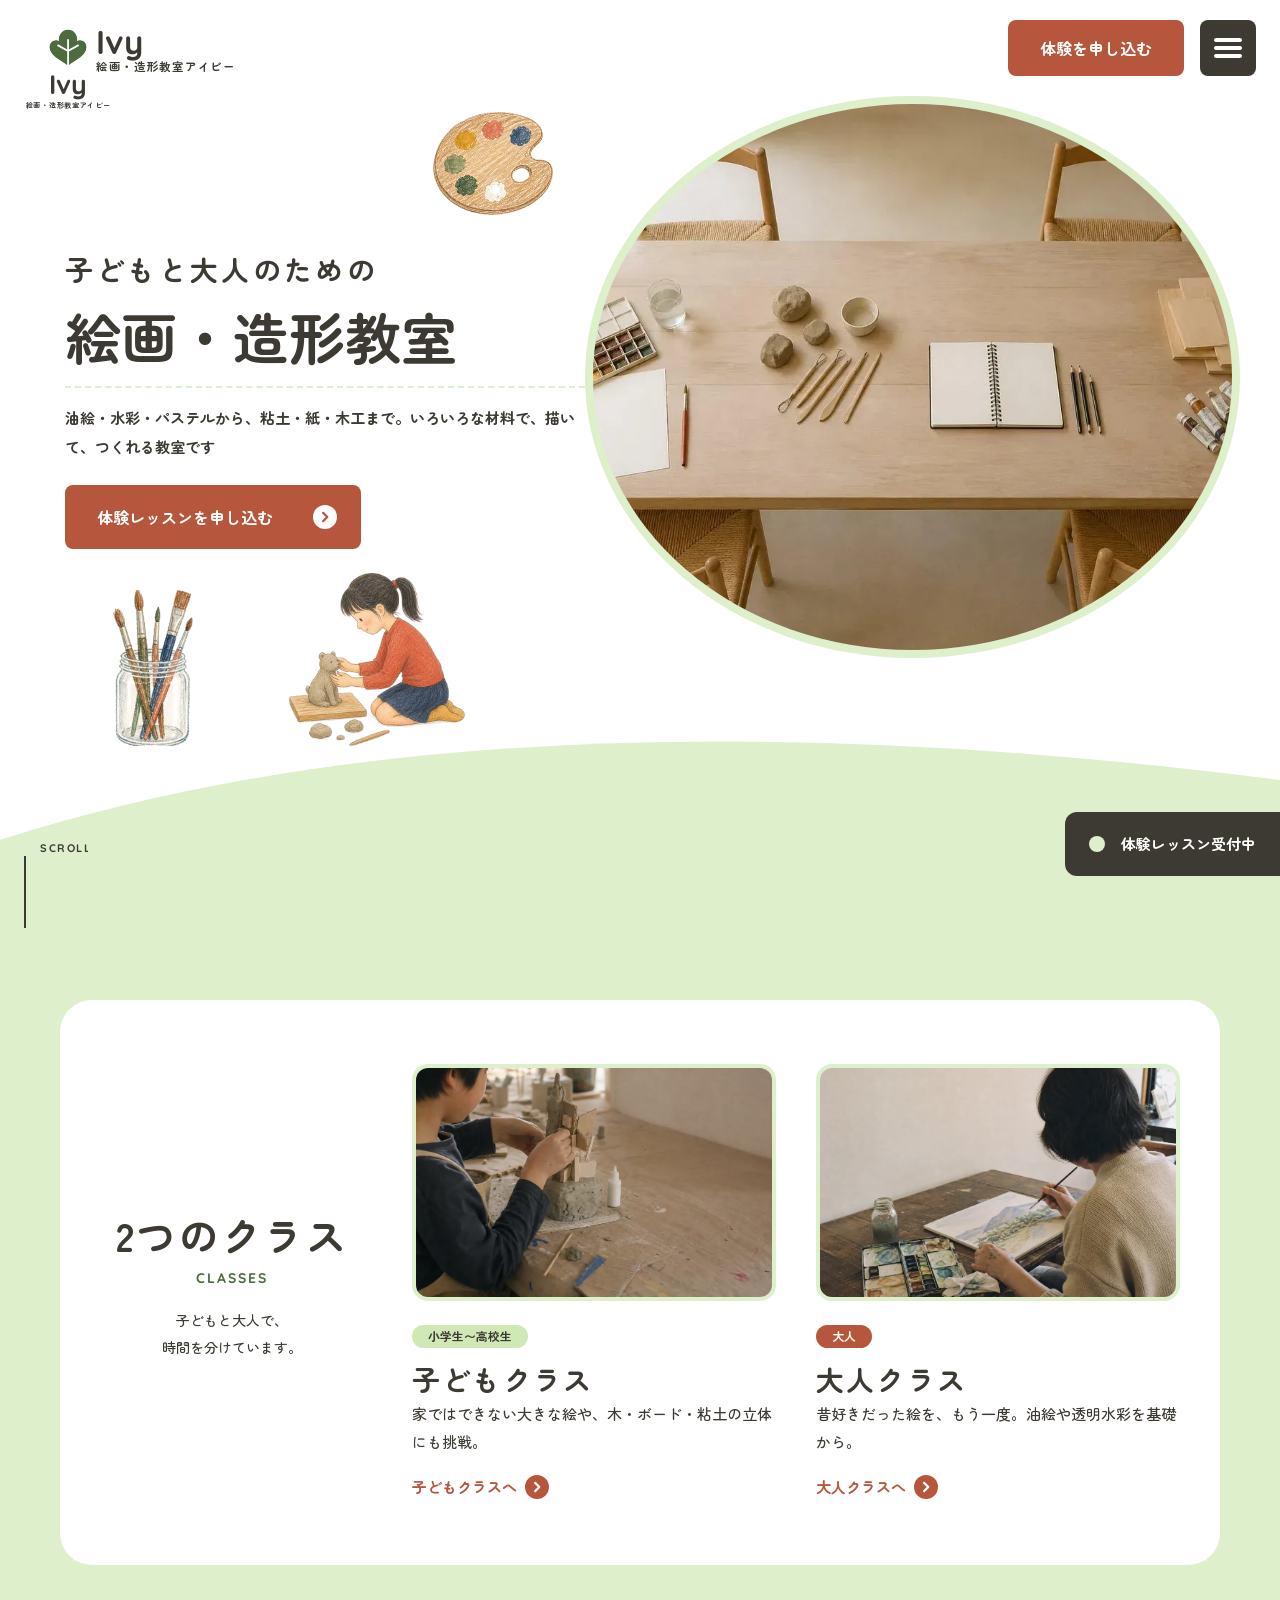
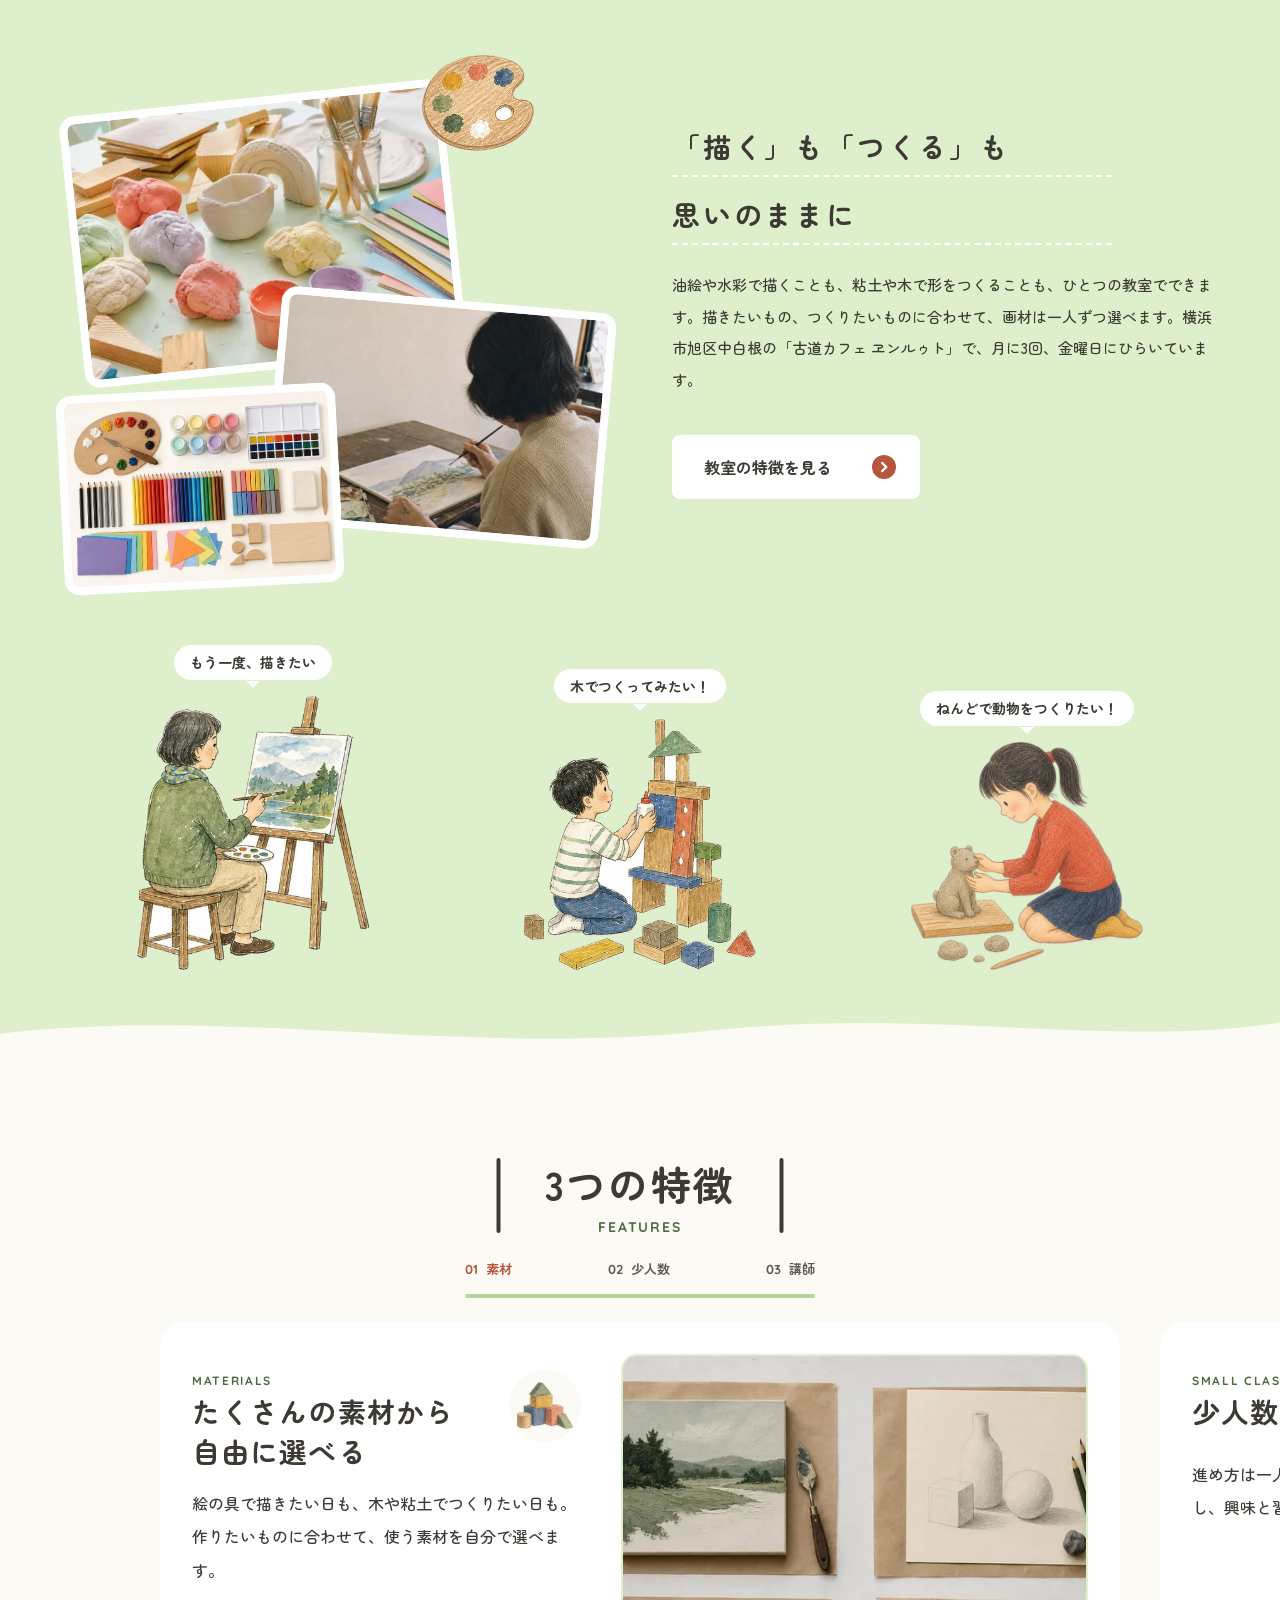
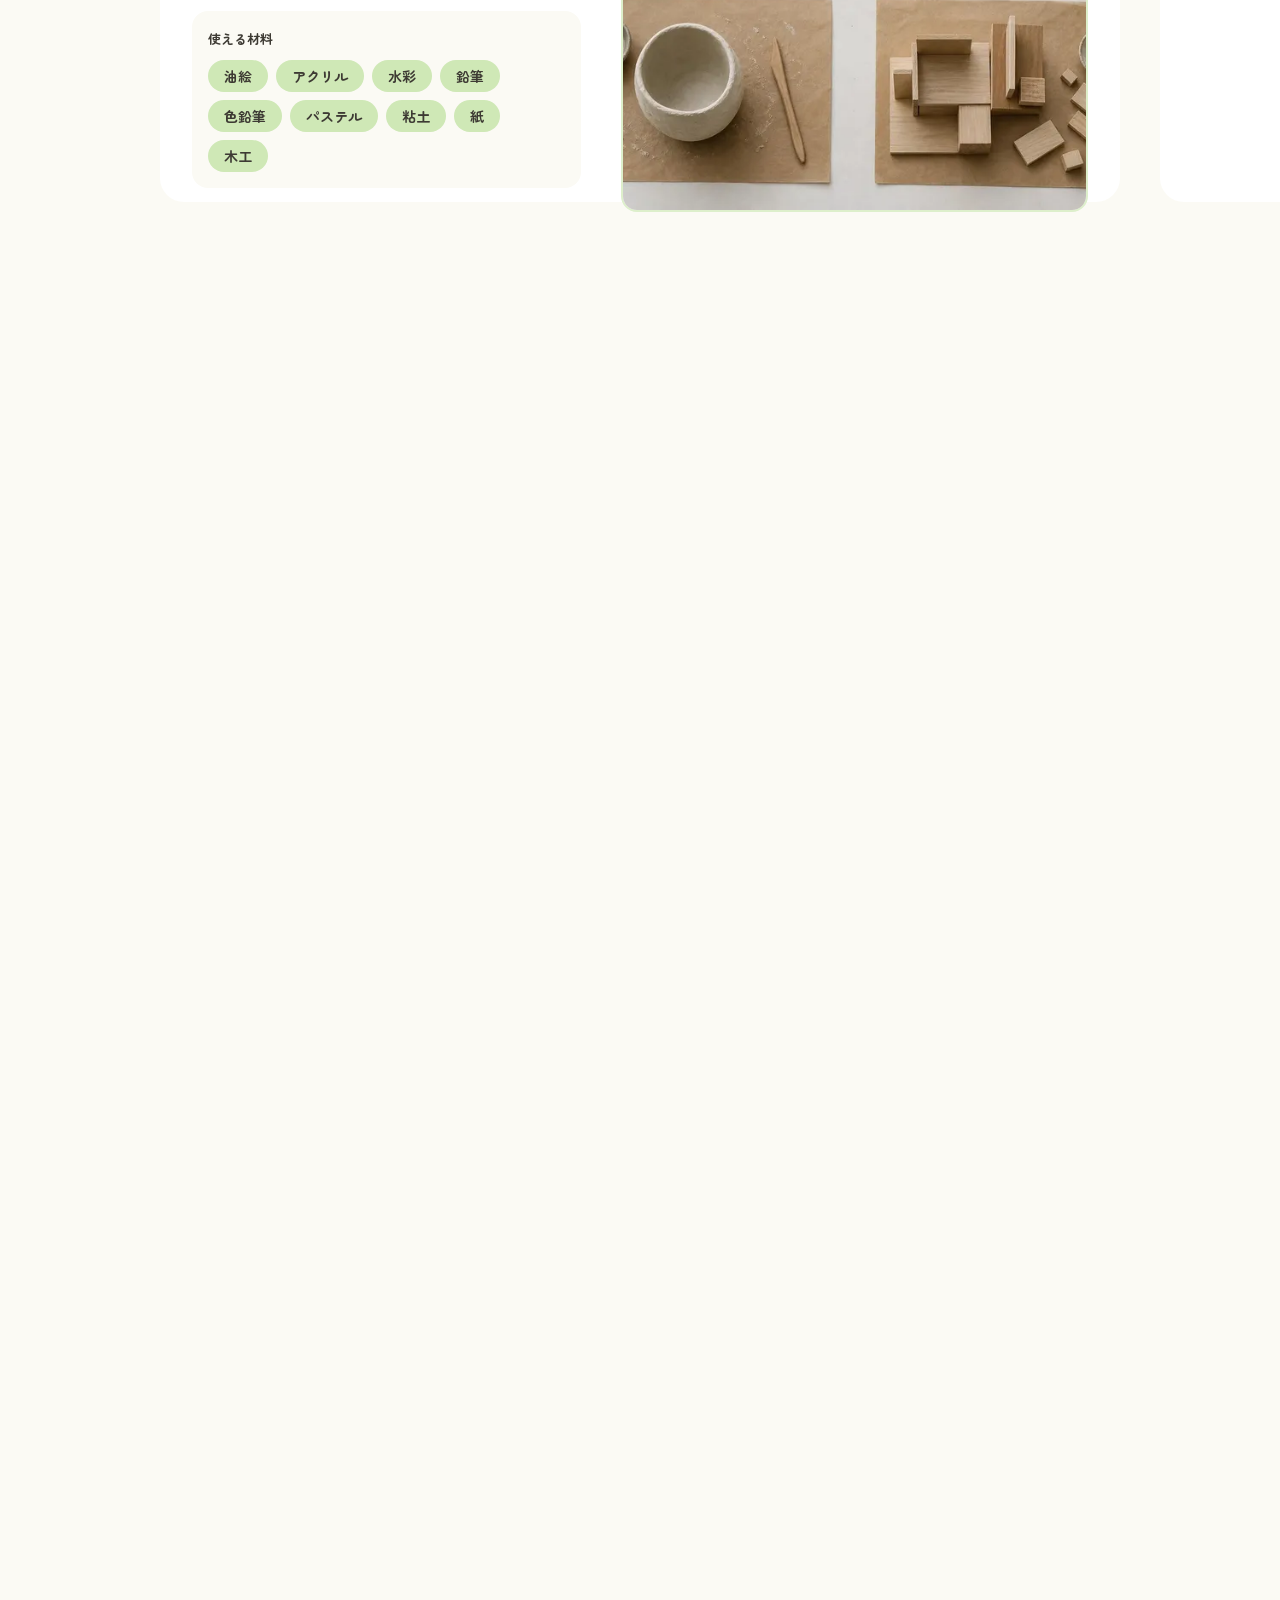
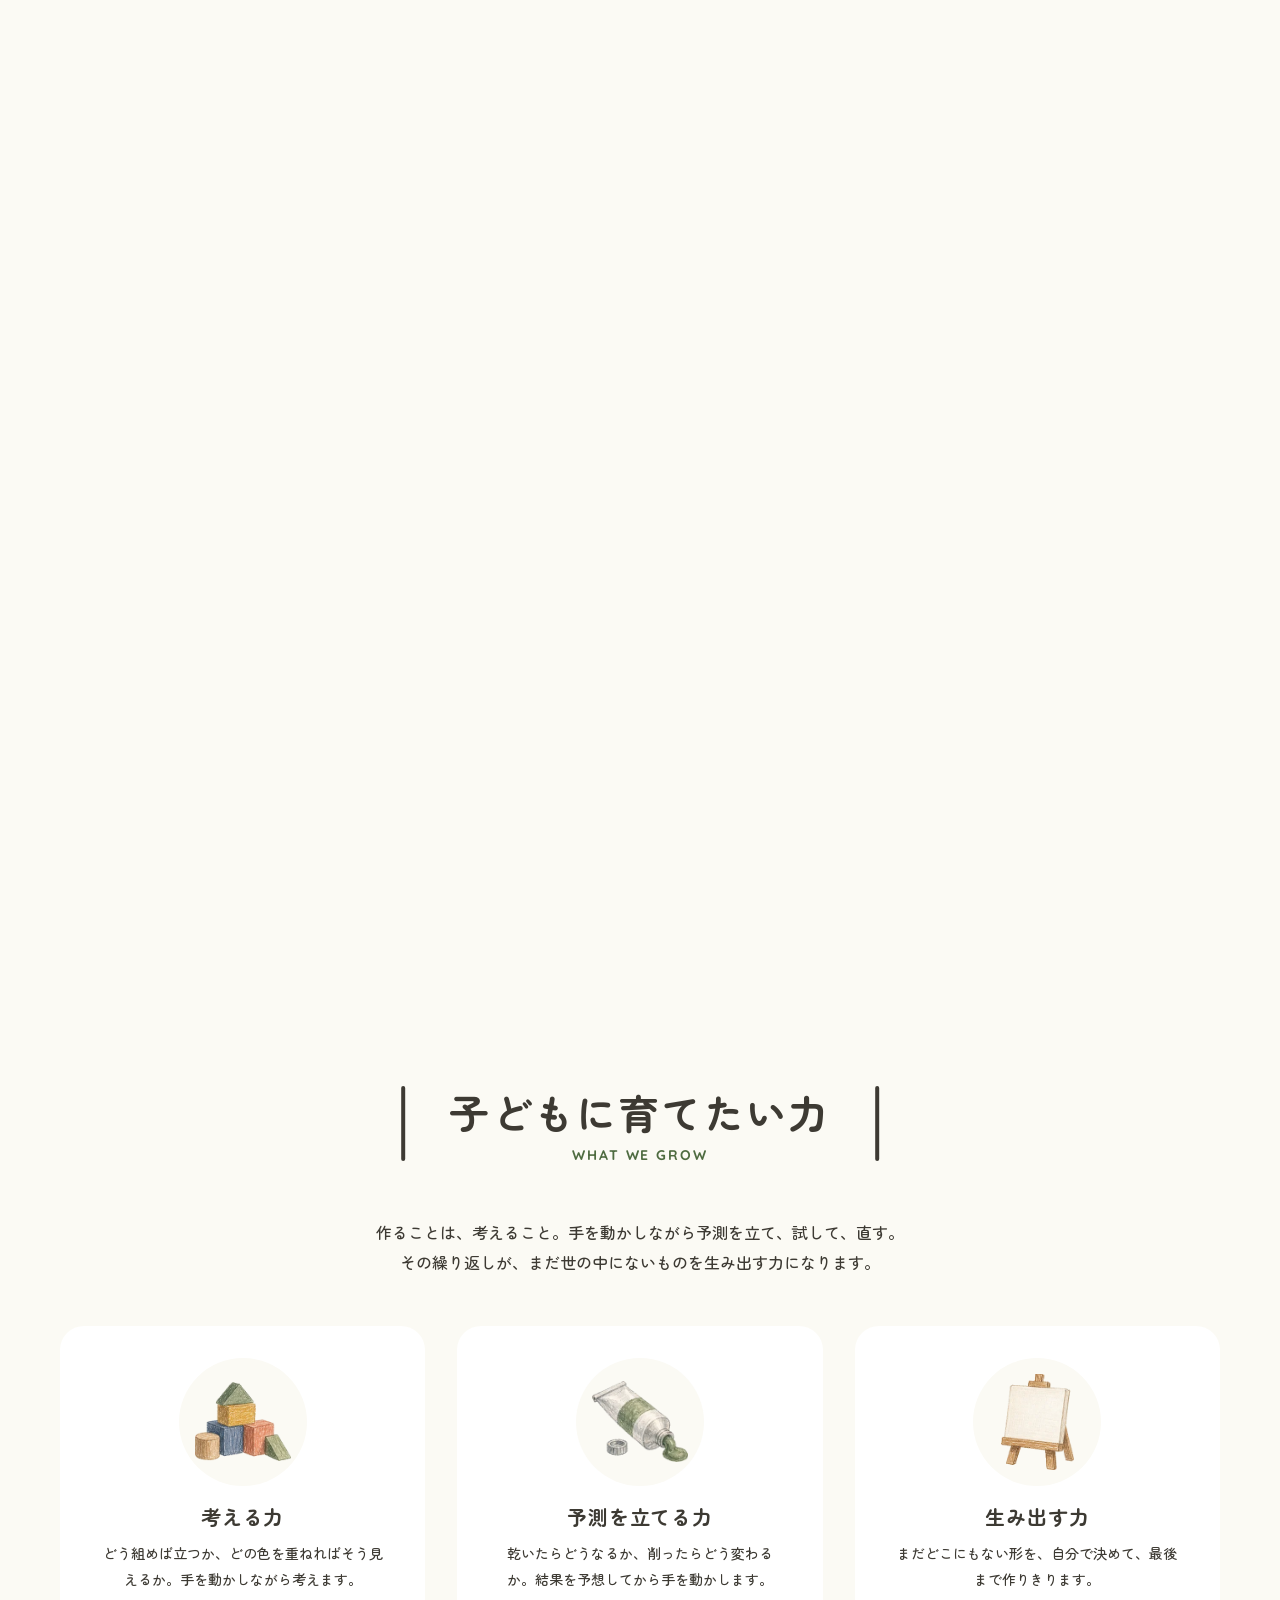
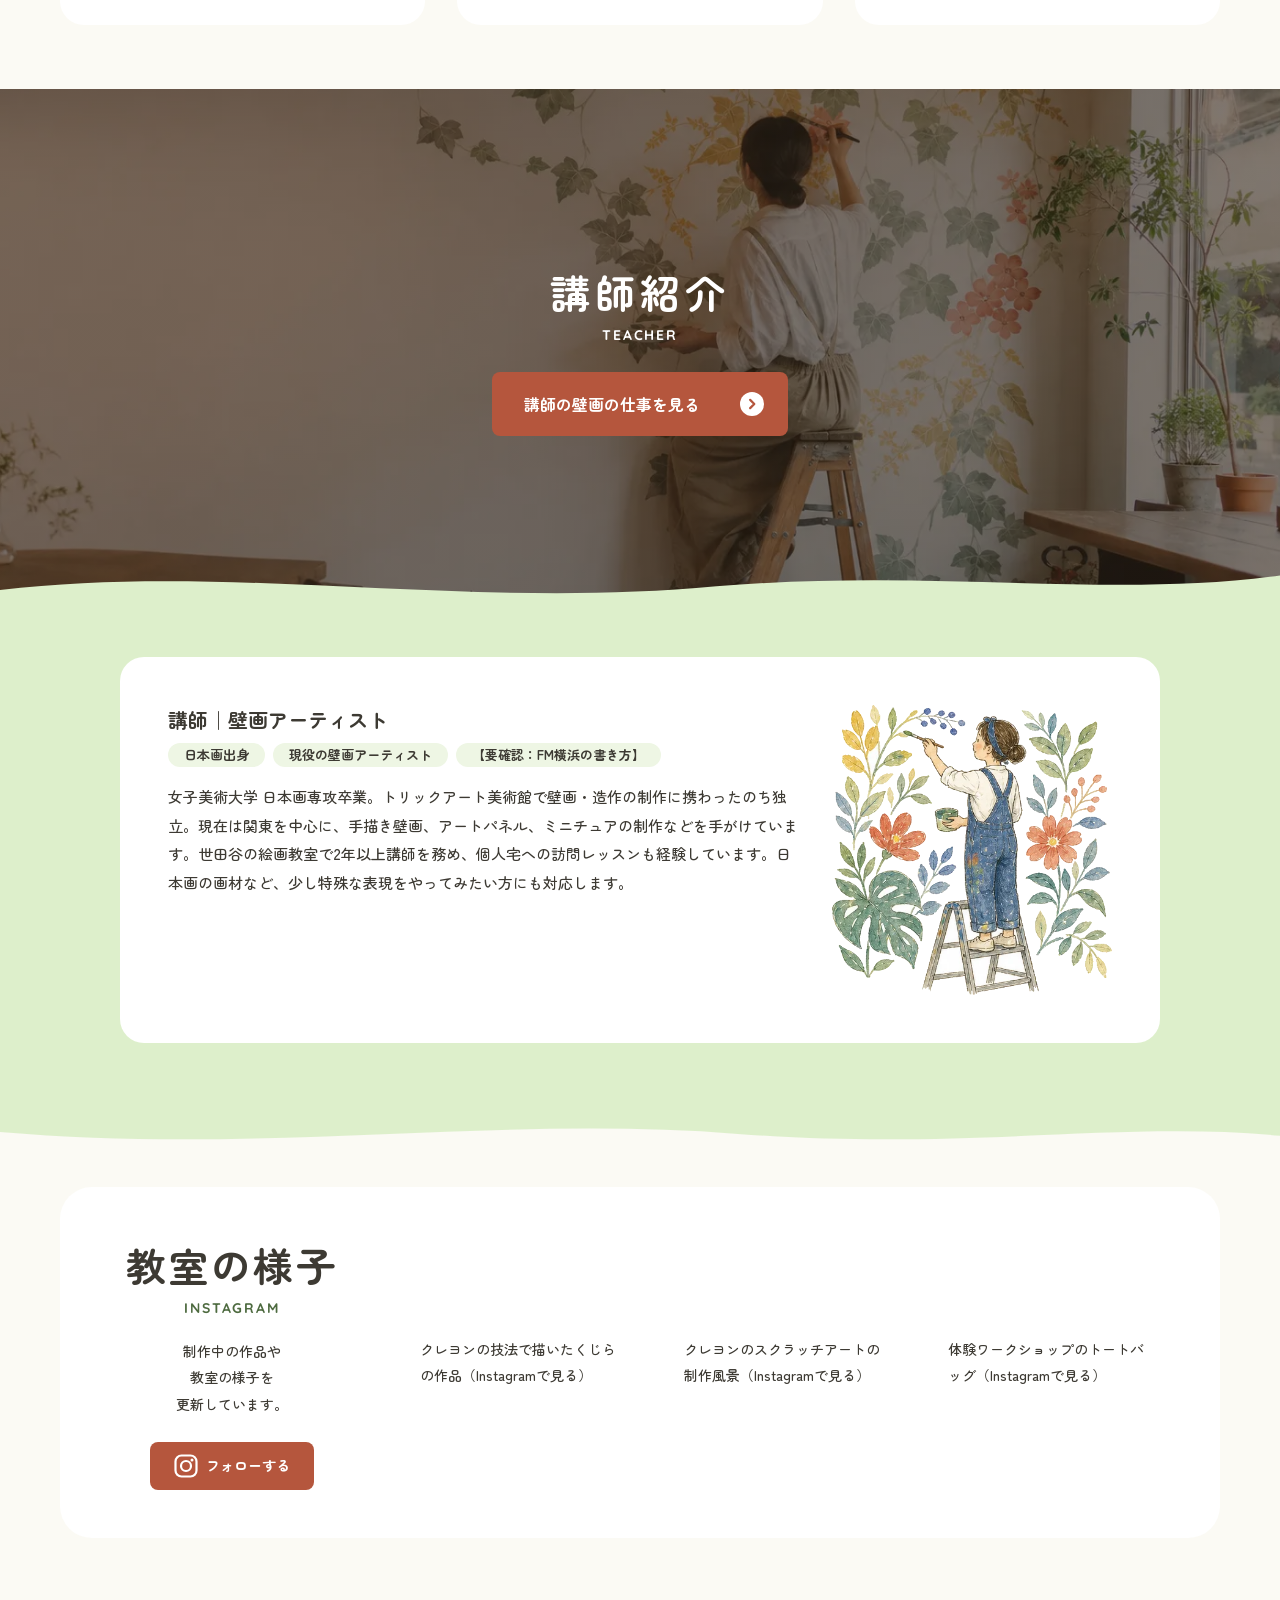
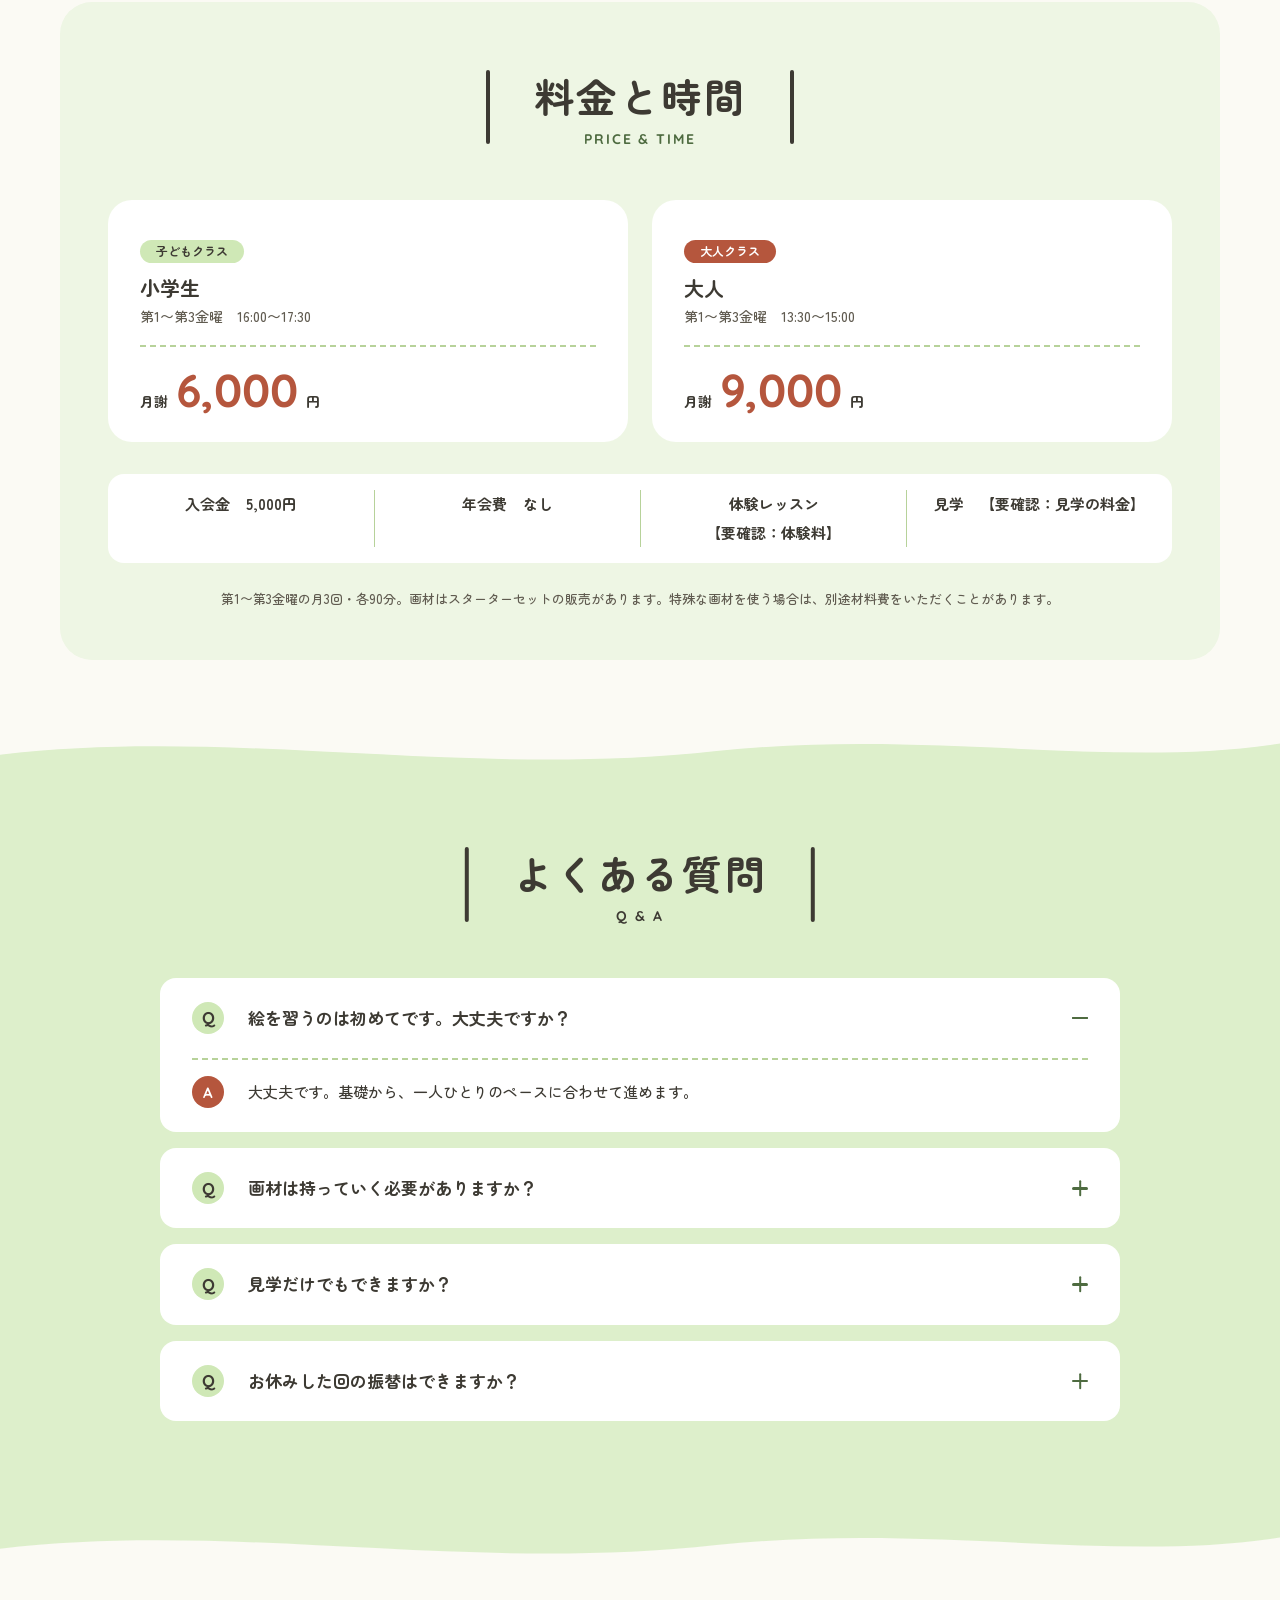
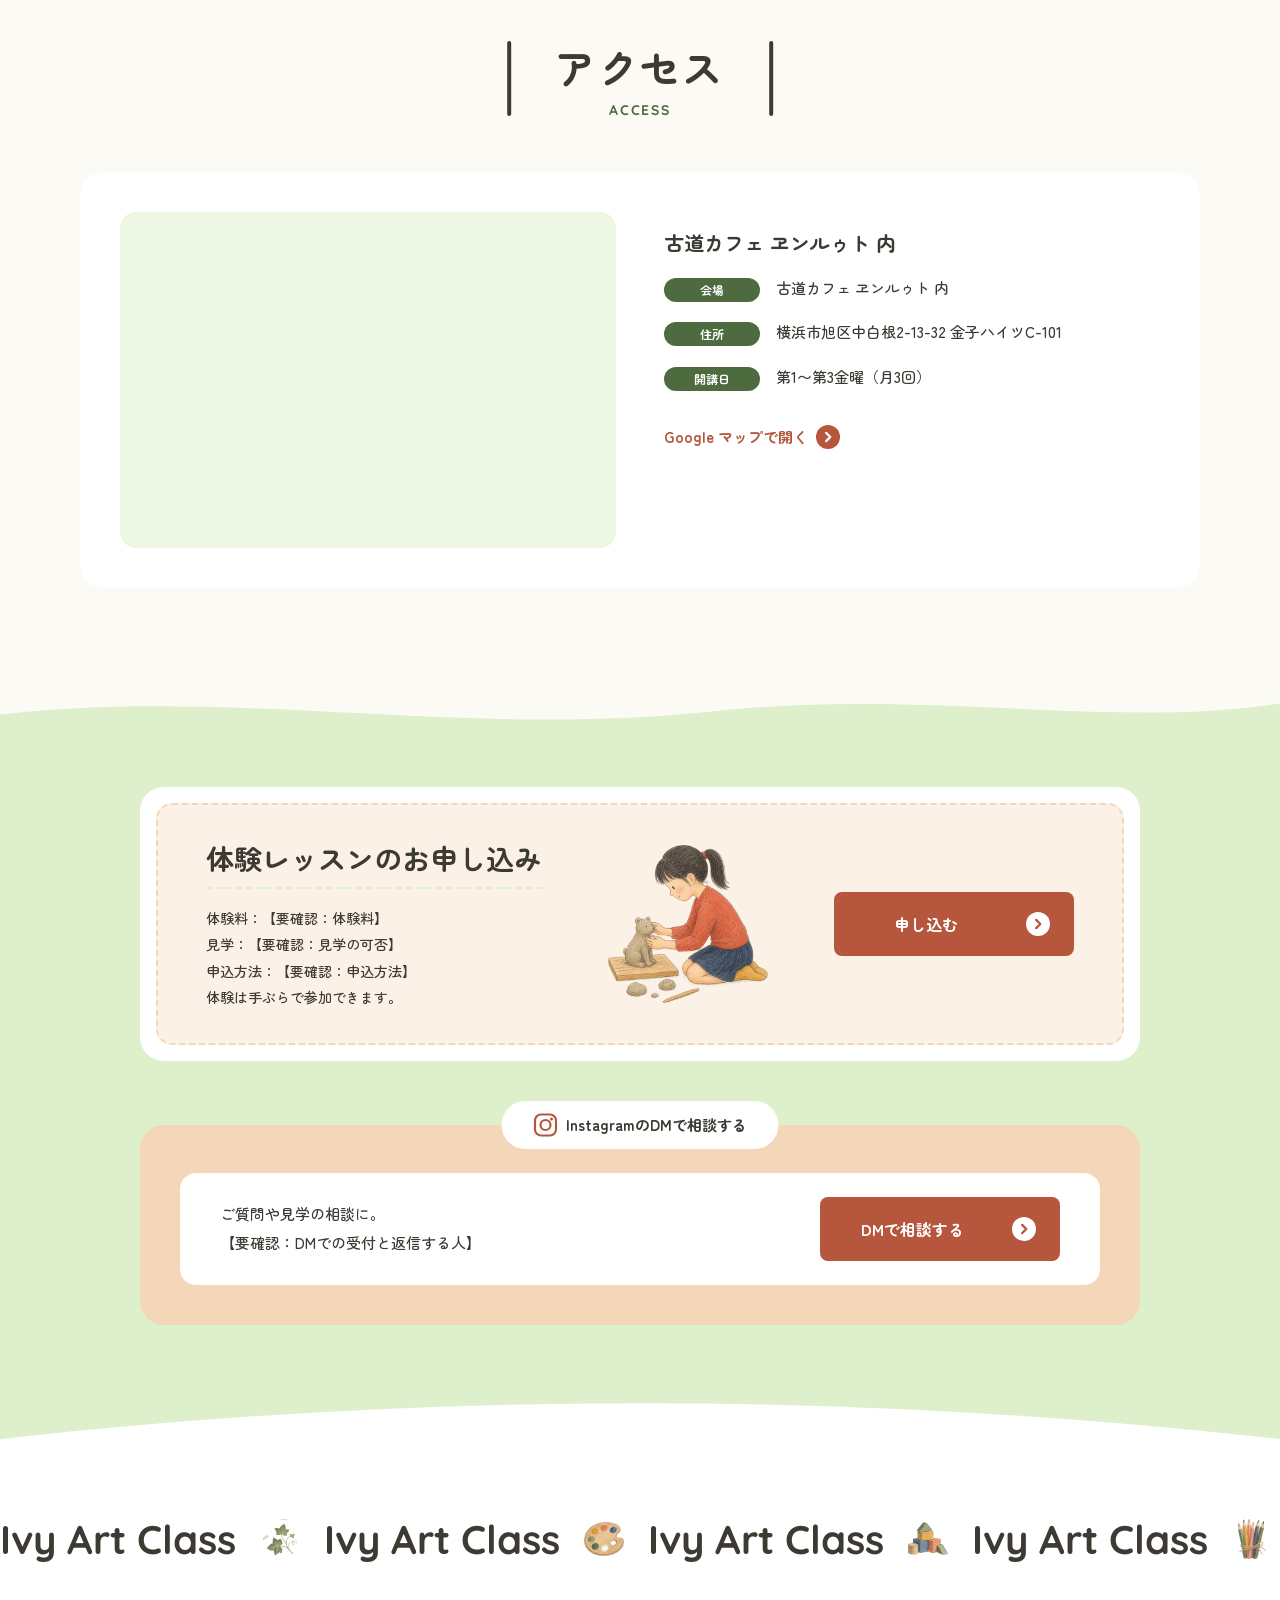
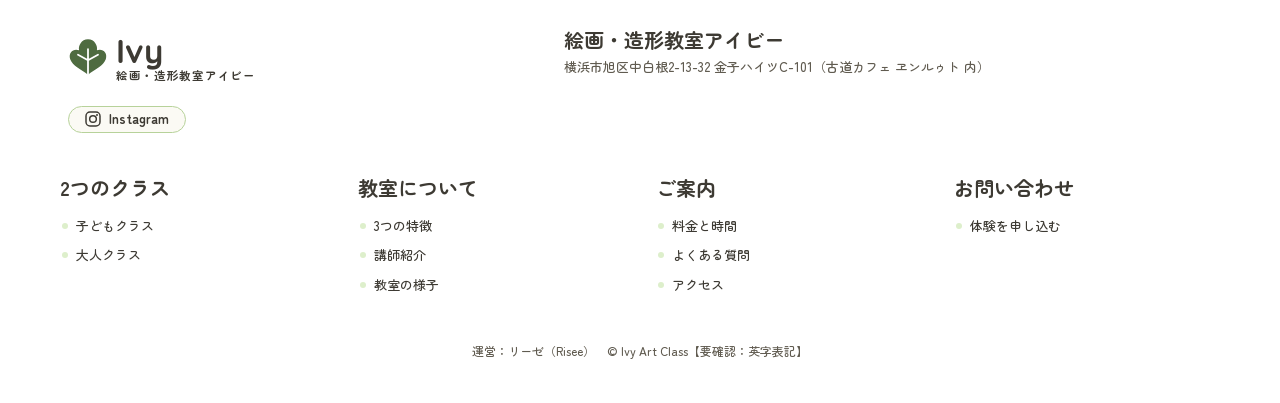
==== commit a54779bf: "HP制作ルールで全体チェックして修正 - 申し込みページの先頭に「申し込みフォームへ」ボタン - ボタン内の文字を矢印を除いた部分の中央に - ブレイクポイントを 768／1024 にそろえ、8の倍数" ====
--- a/index.html
+++ b/index.html
@@ -6,10 +6,18 @@
 <meta name="robots" content="noindex,nofollow">
 <title>横浜市旭区中白根の絵画教室・造形教室｜アイビー</title>
 <meta name="description" content="横浜市旭区中白根の絵画・造形教室アイビー。小学生から大人まで、絵画から木や粘土の立体まで。現役の壁画アーティストが少人数で教えます。">
+<link rel="icon" href="assets/img/favicon.svg" type="image/svg+xml">
+<meta property="og:type" content="website">
+<meta property="og:site_name" content="絵画・造形教室アイビー">
+<meta property="og:title" content="横浜市旭区中白根の絵画教室・造形教室｜アイビー">
+<meta property="og:description" content="小学生から大人まで、絵画から木や粘土の立体まで。現役の壁画アーティストが少人数で教えます。">
+<meta property="og:image" content="https://mai25milk-web.github.io/ivy-art-top/assets/img/ogp.jpg">
+<meta name="twitter:card" content="summary_large_image">
+<script type="application/ld+json">{"@context":"https://schema.org","@type":"LocalBusiness","name":"絵画・造形教室アイビー","url":"https://mai25milk-web.github.io/ivy-art-top/","image":"https://mai25milk-web.github.io/ivy-art-top/assets/img/ogp.jpg","sameAs":["https://www.instagram.com/painting.art.class/"],"address":{"@type":"PostalAddress","addressCountry":"JP","addressRegion":"神奈川県","addressLocality":"横浜市旭区","streetAddress":"中白根2-13-32 金子ハイツC-101"}}</script>
 <link rel="preconnect" href="https://fonts.googleapis.com">
 <link rel="preconnect" href="https://fonts.gstatic.com" crossorigin>
 <link href="https://fonts.googleapis.com/css2?family=Quicksand:wght@700&family=Zen+Maru+Gothic:wght@500;700&display=swap" rel="stylesheet">
-<link rel="stylesheet" href="assets/css/style.css?v=g4">
+<link rel="stylesheet" href="assets/css/style.css?v=g5">
 </head>
 <body>
 <script>
@@ -291,6 +299,10 @@
 <script src="assets/js/vendor/gsap.min.js"></script>
 <script src="assets/js/vendor/ScrollTrigger.min.js"></script>
 <script src="assets/js/main.js?v=2"></script>
-<script async src="https://www.instagram.com/embed.js"></script>
+<script>
+// Instagram の埋め込みは重いので、教室の様子に近づいてから読み込む
+(function(){var box=document.querySelector('.ig-embeds');if(!box)return;var go=function(){var s=document.createElement('script');s.async=true;s.src='https://www.instagram.com/embed.js';document.body.appendChild(s);};
+if(!('IntersectionObserver' in window))return go();var io=new IntersectionObserver(function(es){if(es[0].isIntersecting){io.disconnect();go();}},{rootMargin:'800px 0px'});io.observe(box);})();
+</script>
 </body>
 </html>
--- a/assets/css/style.css
+++ b/assets/css/style.css
@@ -11,7 +11,7 @@
   --h-1:56px;--h-2:40px;--h-3:28px;--h-4:20px;
   --ease:cubic-bezier(.4,.4,0,1);--slow:cubic-bezier(.65,0,.35,1)
 }
-@media (max-width:768px){:root{--h-1:36px;--h-2:28px;--h-3:22px;--h-4:18px}}
+@media (max-width:767px){:root{--h-1:36px;--h-2:28px;--h-3:22px;--h-4:18px}}
 *{box-sizing:border-box;margin:0;padding:0}
 html{scroll-padding-top:var(--s-9)}
 body{font-family:"Zen Maru Gothic",sans-serif;font-weight:500;color:var(--ink);background:#fff;line-height:1.9;font-size:15px;-webkit-font-smoothing:antialiased;overflow-x:clip}
@@ -31,7 +31,7 @@
 .hd>*{pointer-events:auto}
 .logo{display:flex;align-items:center;gap:var(--s-1);padding:var(--s-1) var(--s-2) var(--s-1) var(--s-1);border-radius:12px;transition:background .4s var(--ease)}
 .hd.is-scrolled .logo{background:#fff}
-.logo__leaf{width:42px;height:40px;color:var(--green-dk)}
+.logo__leaf{width:40px;height:40px;color:var(--green-dk)}
 .logo__txt{display:flex;flex-direction:column;line-height:1.1}
 .logo__txt b{font-family:Quicksand,sans-serif;font-size:33px}
 .logo__txt small{font-size:11.5px;font-weight:700;letter-spacing:.06em}
@@ -50,7 +50,7 @@
 .nav a:hover{text-decoration:underline}
 
 /* ボタン：文字は矢印を除いた部分の中央、矢印は右端に固定 */
-.btn{position:relative;display:inline-flex;align-items:center;justify-content:center;min-height:64px;padding:0 var(--s-8) 0 var(--s-4);border-radius:8px;font-weight:700;font-size:16px;line-height:1.5;text-align:center;transition:background .4s var(--ease)}
+.btn{position:relative;display:inline-flex;align-items:center;justify-content:center;min-height:64px;padding:0 calc(var(--s-8) + var(--s-1)) 0 var(--s-4);border-radius:8px;font-weight:700;font-size:16px;line-height:1.5;text-align:center;transition:background .4s var(--ease)}
 .btn svg{position:absolute;right:var(--s-3);top:50%;width:24px;height:24px;margin-top:-12px;transition:transform .4s var(--ease)}
 .btn:hover svg{transform:translateX(4px)}
 .btn--green{background:var(--accent);color:#fff;--arrow-fg:var(--accent)}
@@ -105,8 +105,8 @@
 .hello{display:grid;grid-template-columns:minmax(0,1fr) minmax(0,1fr);gap:var(--s-5) var(--s-7);max-width:1320px;width:calc(100% - 120px);margin:0 auto;padding:var(--s-9) 0 0}
 .hello__photos{position:relative;height:544px}
 .hello__photos>img{position:absolute;padding:var(--s-1);background:#fff;border-radius:16px;object-fit:cover;height:auto}
-.hello__photos>img:nth-child(1){left:2%;top:0;width:min(380px,86%);aspect-ratio:38/27;transform:rotate(-6deg)}
-.hello__photos>img:nth-child(2){right:0;top:216px;width:min(340px,64%);aspect-ratio:34/24;transform:rotate(5deg)}
+.hello__photos>img:nth-child(1){left:2%;top:0;width:min(384px,86%);aspect-ratio:38/27;transform:rotate(-6deg)}
+.hello__photos>img:nth-child(2){right:0;top:216px;width:min(336px,64%);aspect-ratio:34/24;transform:rotate(5deg)}
 .hello__photos>img:nth-child(3){left:0;top:320px;width:min(280px,54%);aspect-ratio:28/20;transform:rotate(-3deg)}
 .hello__photos>img.hello__deco{left:66%;top:0;width:112px;padding:0;background:none;border-radius:0;aspect-ratio:auto}
 .hello__txt{padding-top:var(--s-7)}
@@ -366,7 +366,7 @@
   .contact__in img{width:120px}
   .contact__in .btn,.contact__box .btn{width:100%;max-width:400px;min-height:56px}
   .contact__dm{padding:var(--s-6) var(--s-2) var(--s-3);border-radius:24px}
-  .contact__label{height:40px;padding:0 var(--s-3);font-size:13px;top:-20px}
+  .contact__label{height:40px;padding:0 var(--s-3);font-size:13px;top:-24px}
   .contact__box{flex-direction:column;padding:var(--s-3) var(--s-2);text-align:center;font-size:13px}
   .contact__arc{height:40px}
   .mq{padding:var(--s-3) 0 var(--s-4)}.mq span{font-size:26px}.mq img{width:24px;height:24px}.mq__track{gap:var(--s-2)}
@@ -377,11 +377,11 @@
   .spbar::before{content:"";position:absolute;inset:var(--s-2);background:var(--accent);border-radius:8px;z-index:-1}
   .spbar svg{position:absolute;right:var(--s-5);top:50%;margin-top:-12px;width:24px;height:24px;color:#fff}
 }
-@media (min-width:769px) and (max-width:1023px){
+@media (min-width:768px) and (max-width:1023px){
   .classes__list{grid-template-columns:repeat(2,minmax(0,1fr))}
   .cards,.powers{grid-template-columns:repeat(2,minmax(0,1fr))}
 }
-@media (max-width:768px){
+@media (max-width:767px){
   .classes__list{grid-template-columns:minmax(0,1fr)}
   .classes__head p:last-child{display:none}
   .hero__copy{padding:0 var(--s-2)}
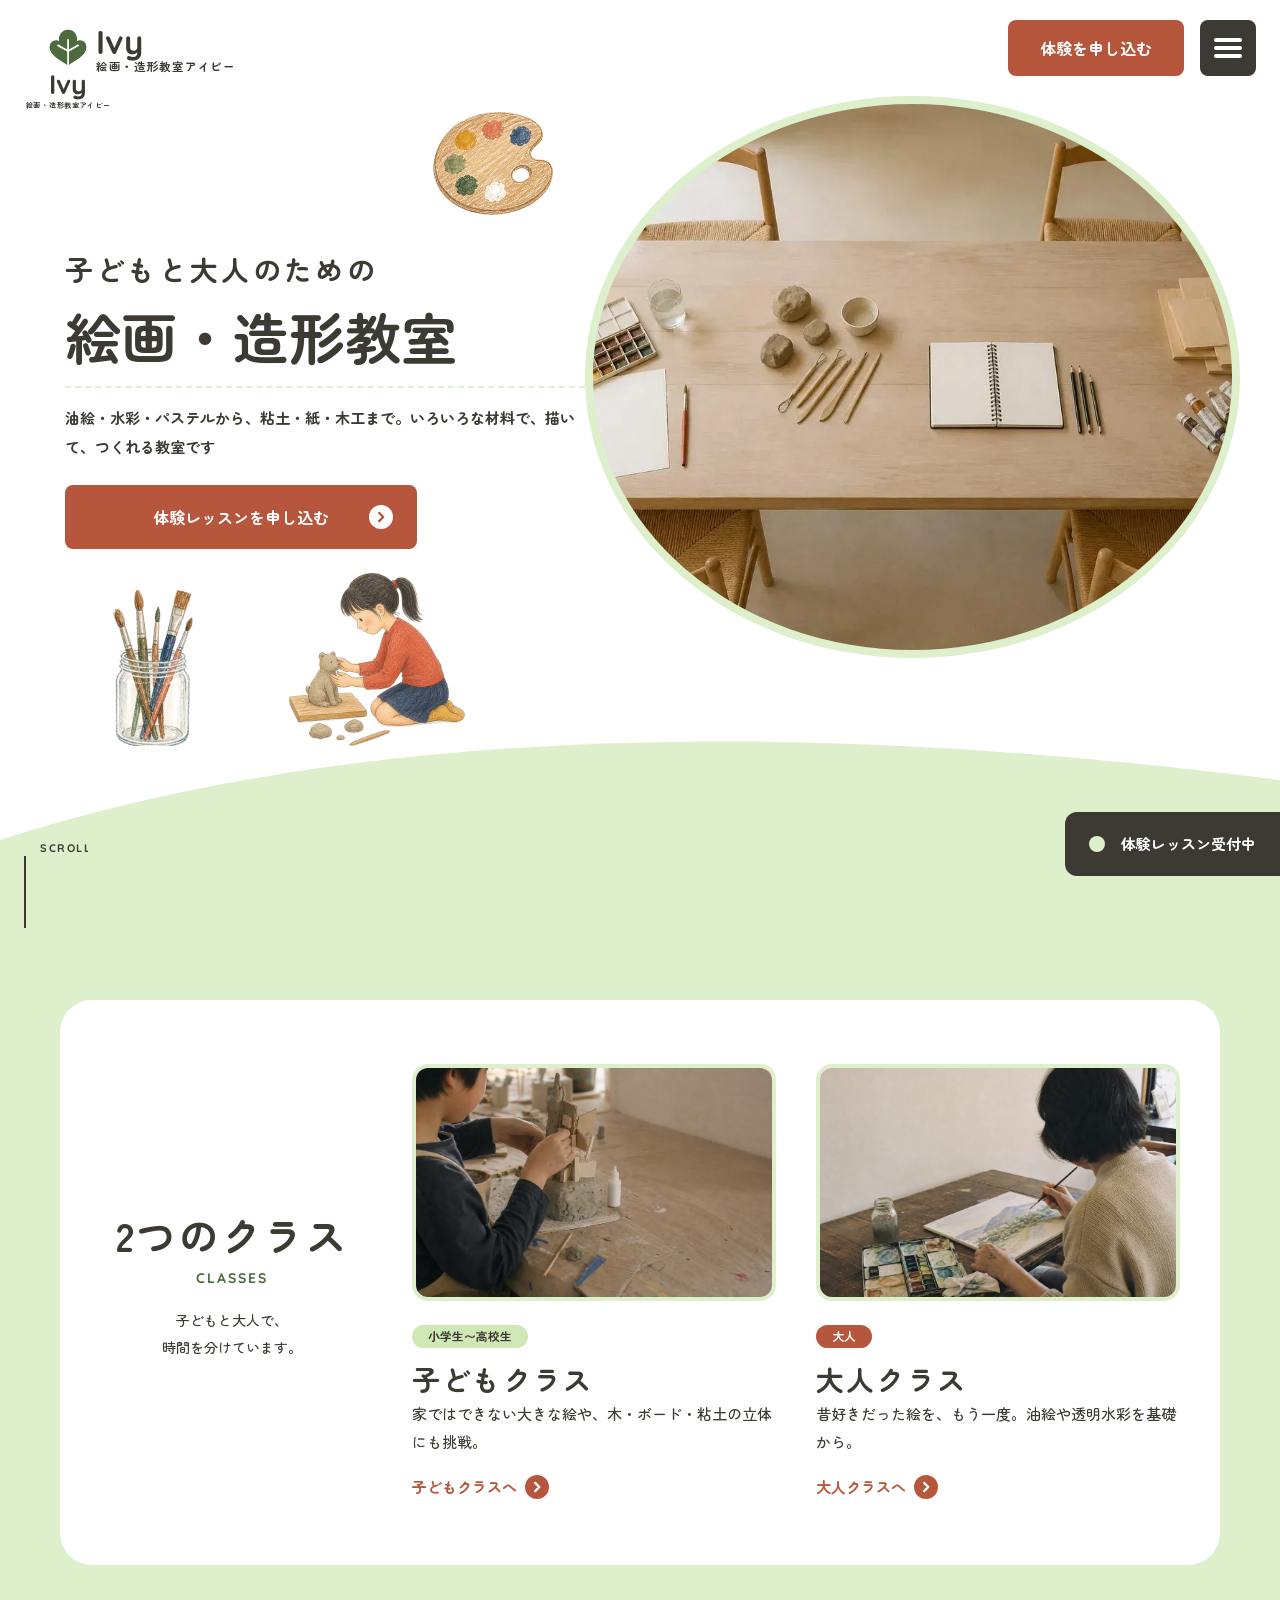
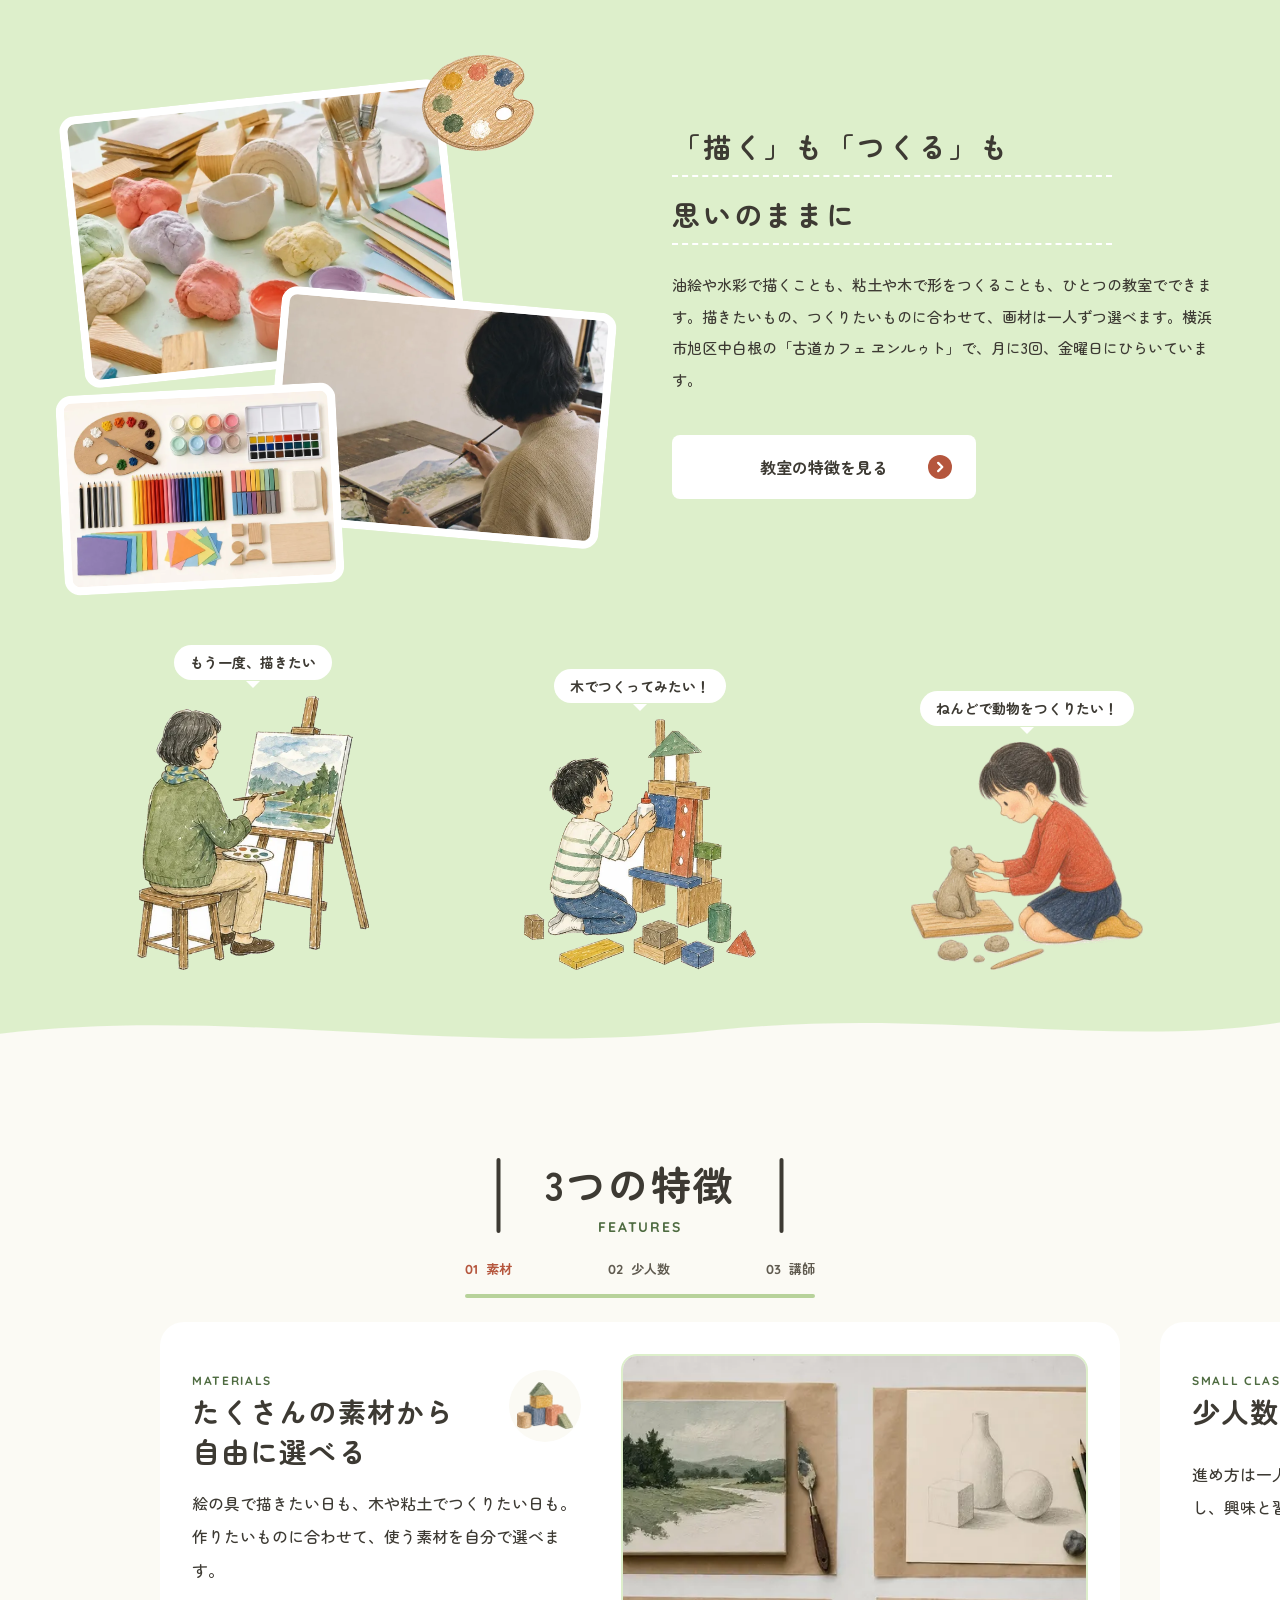
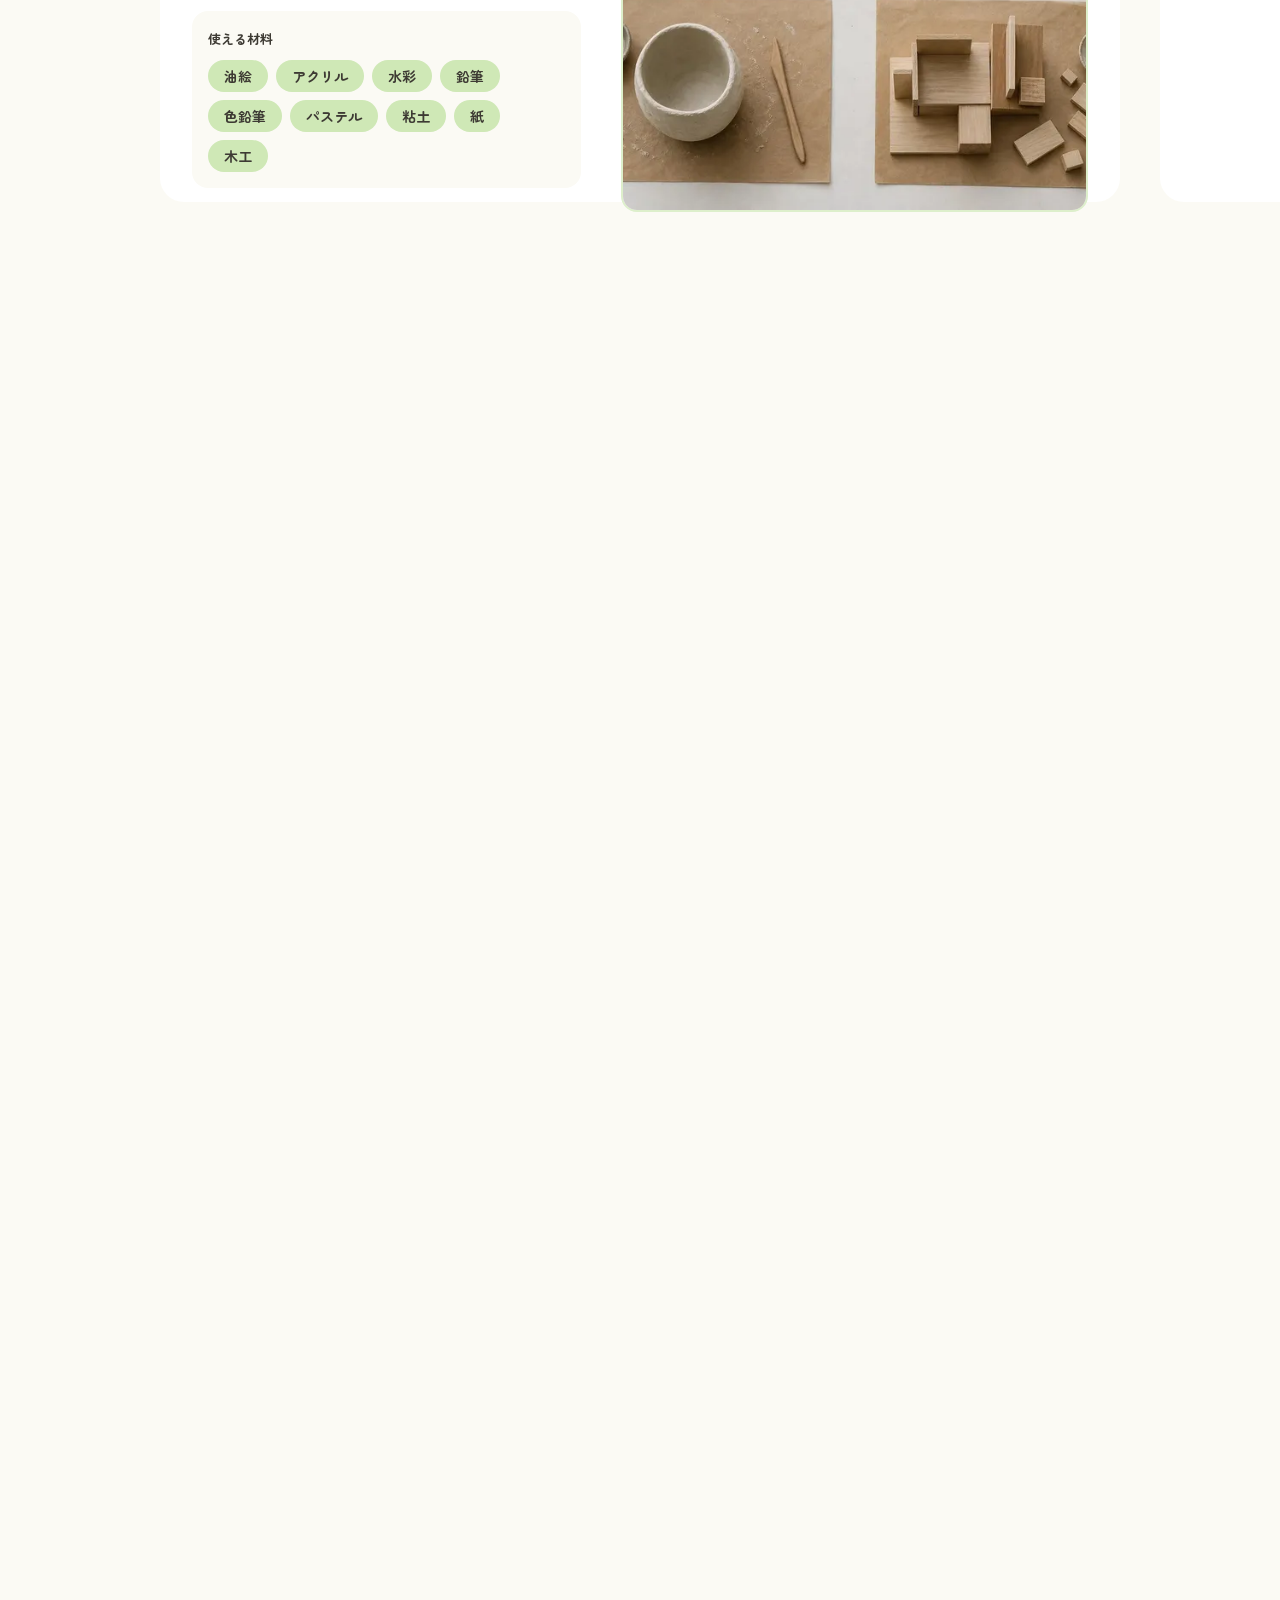
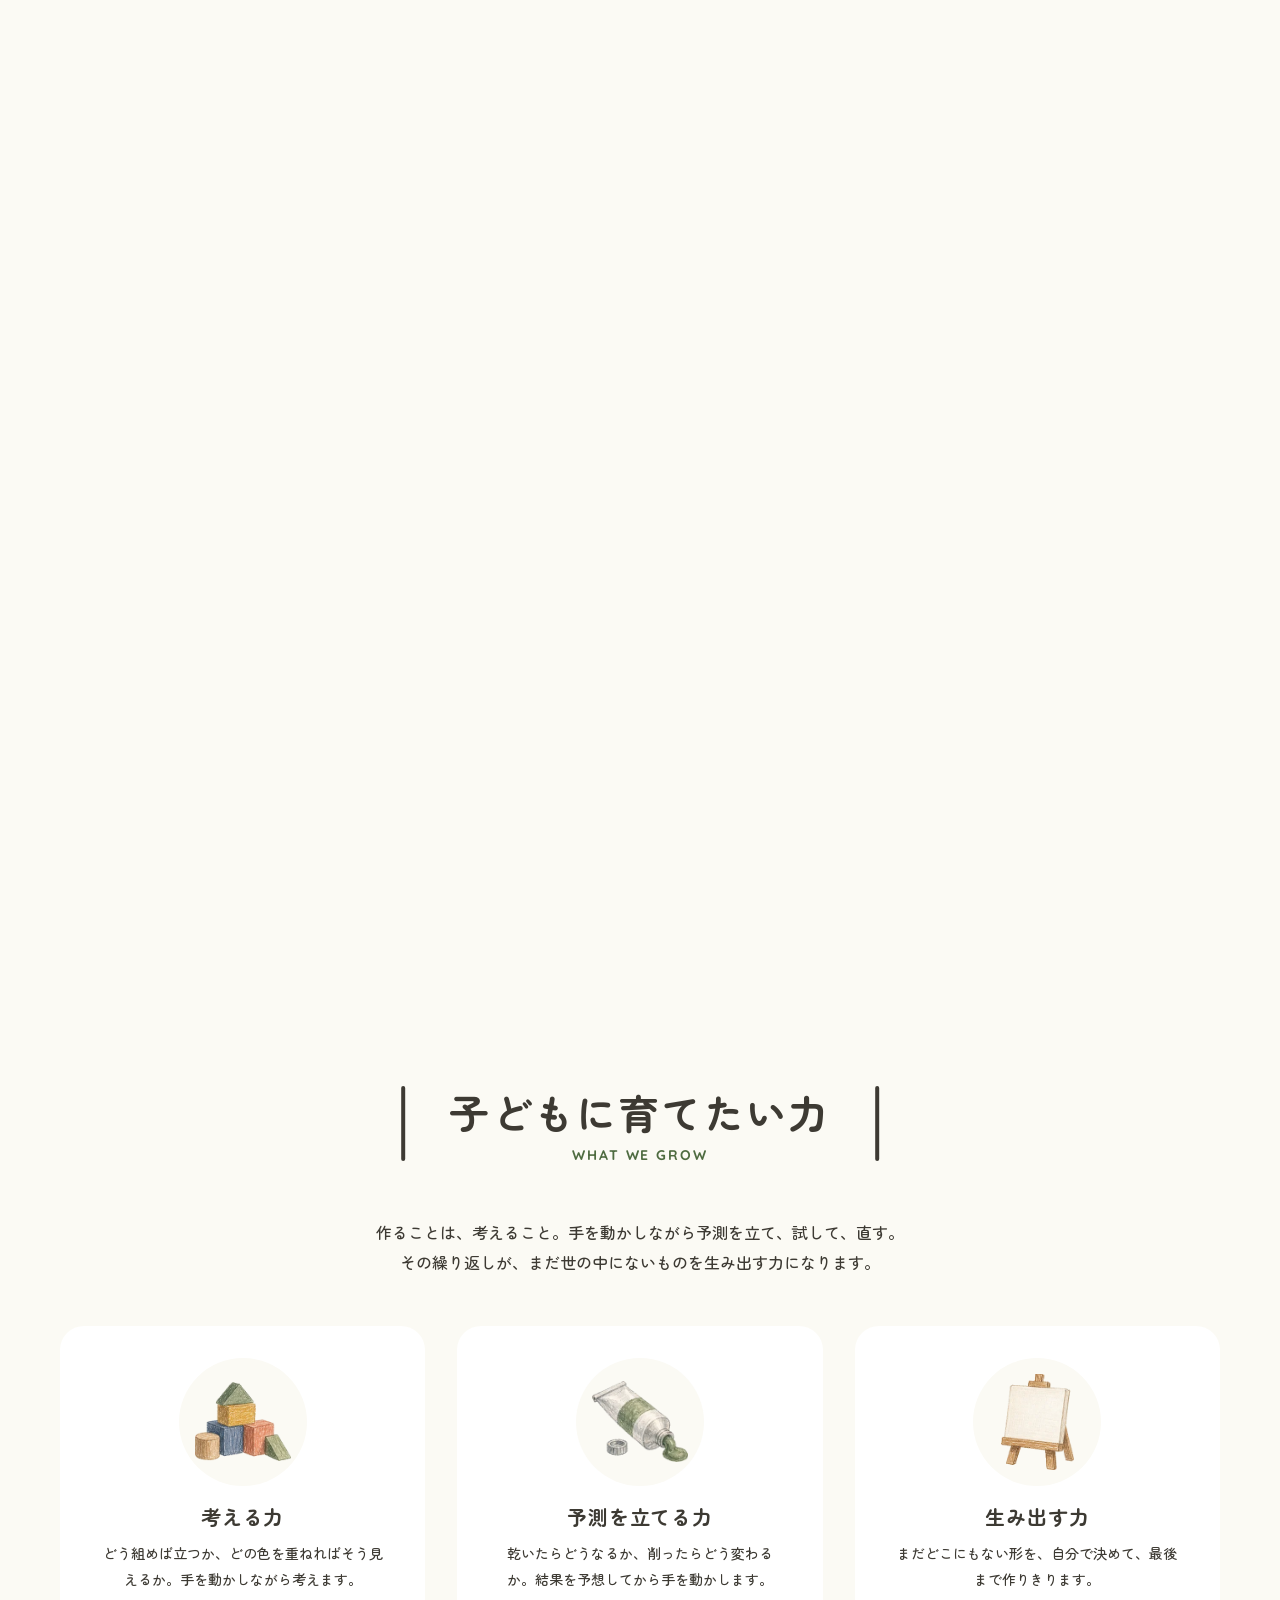
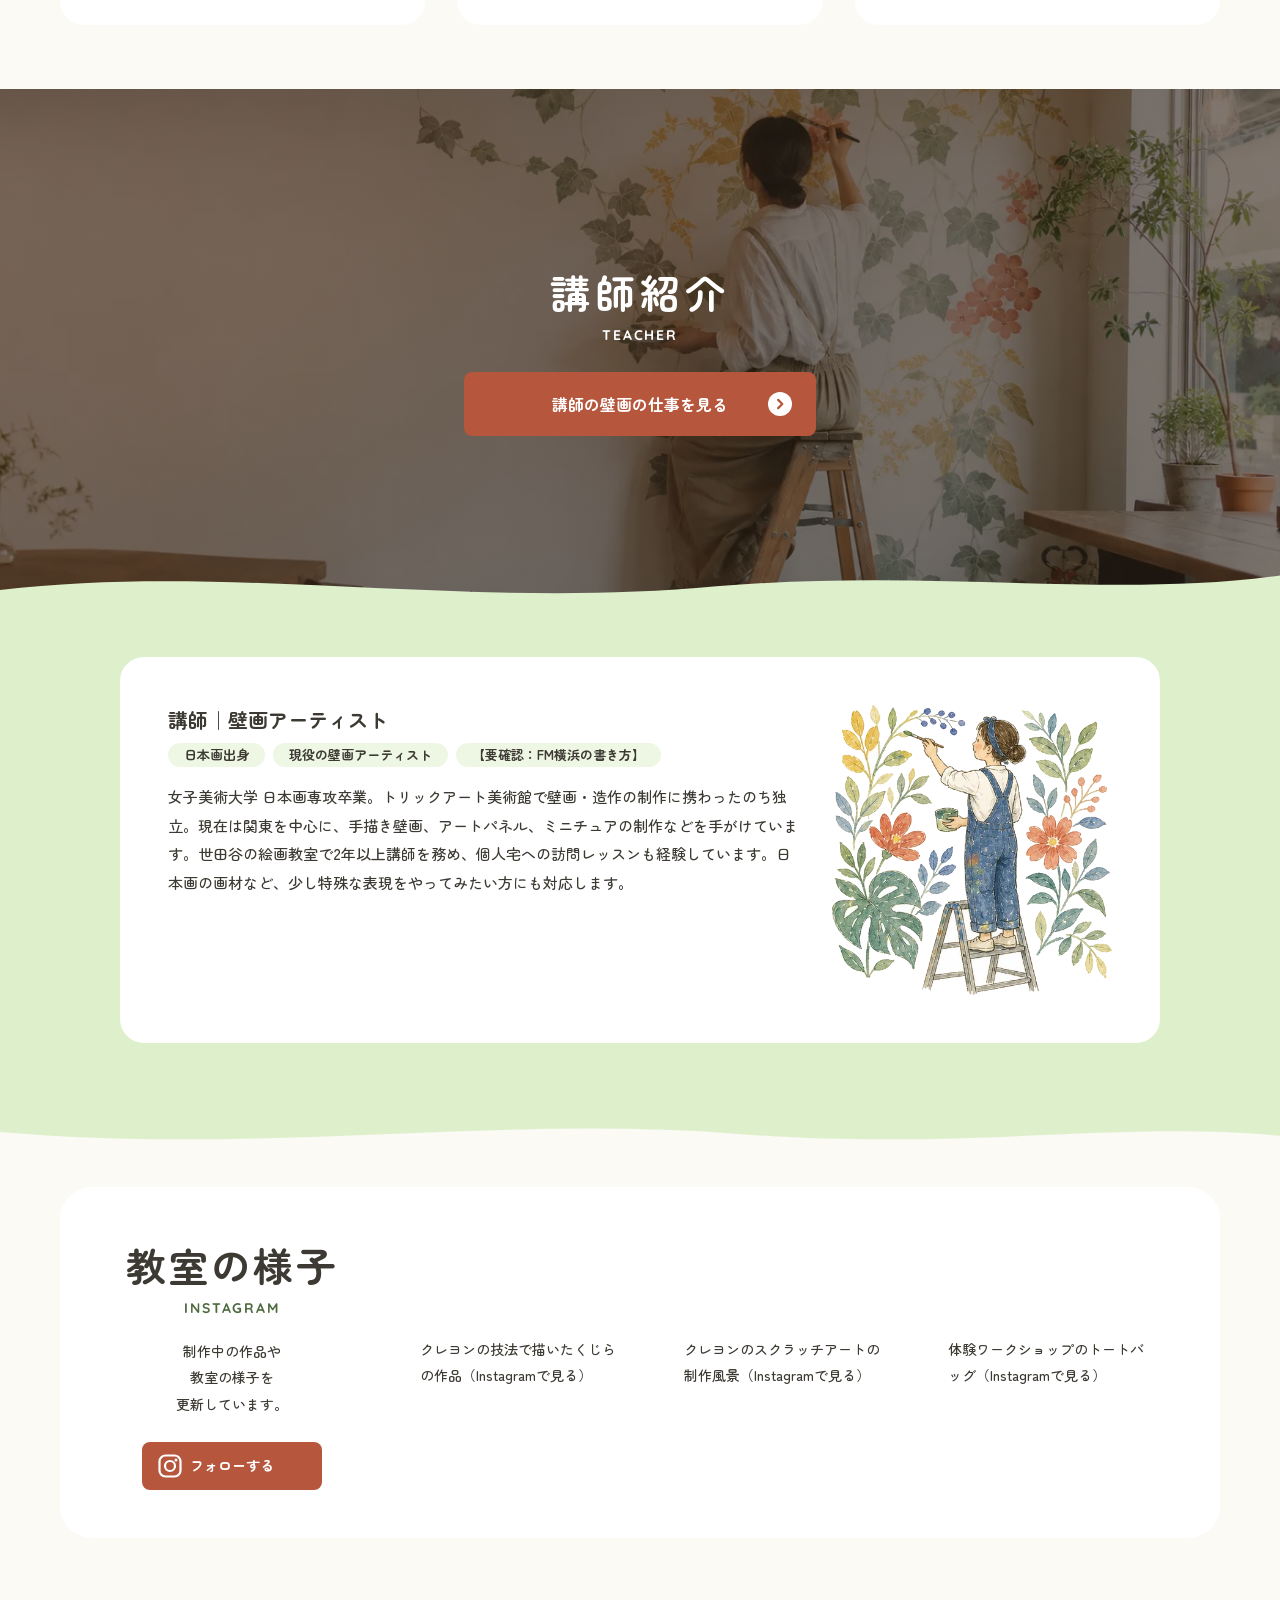
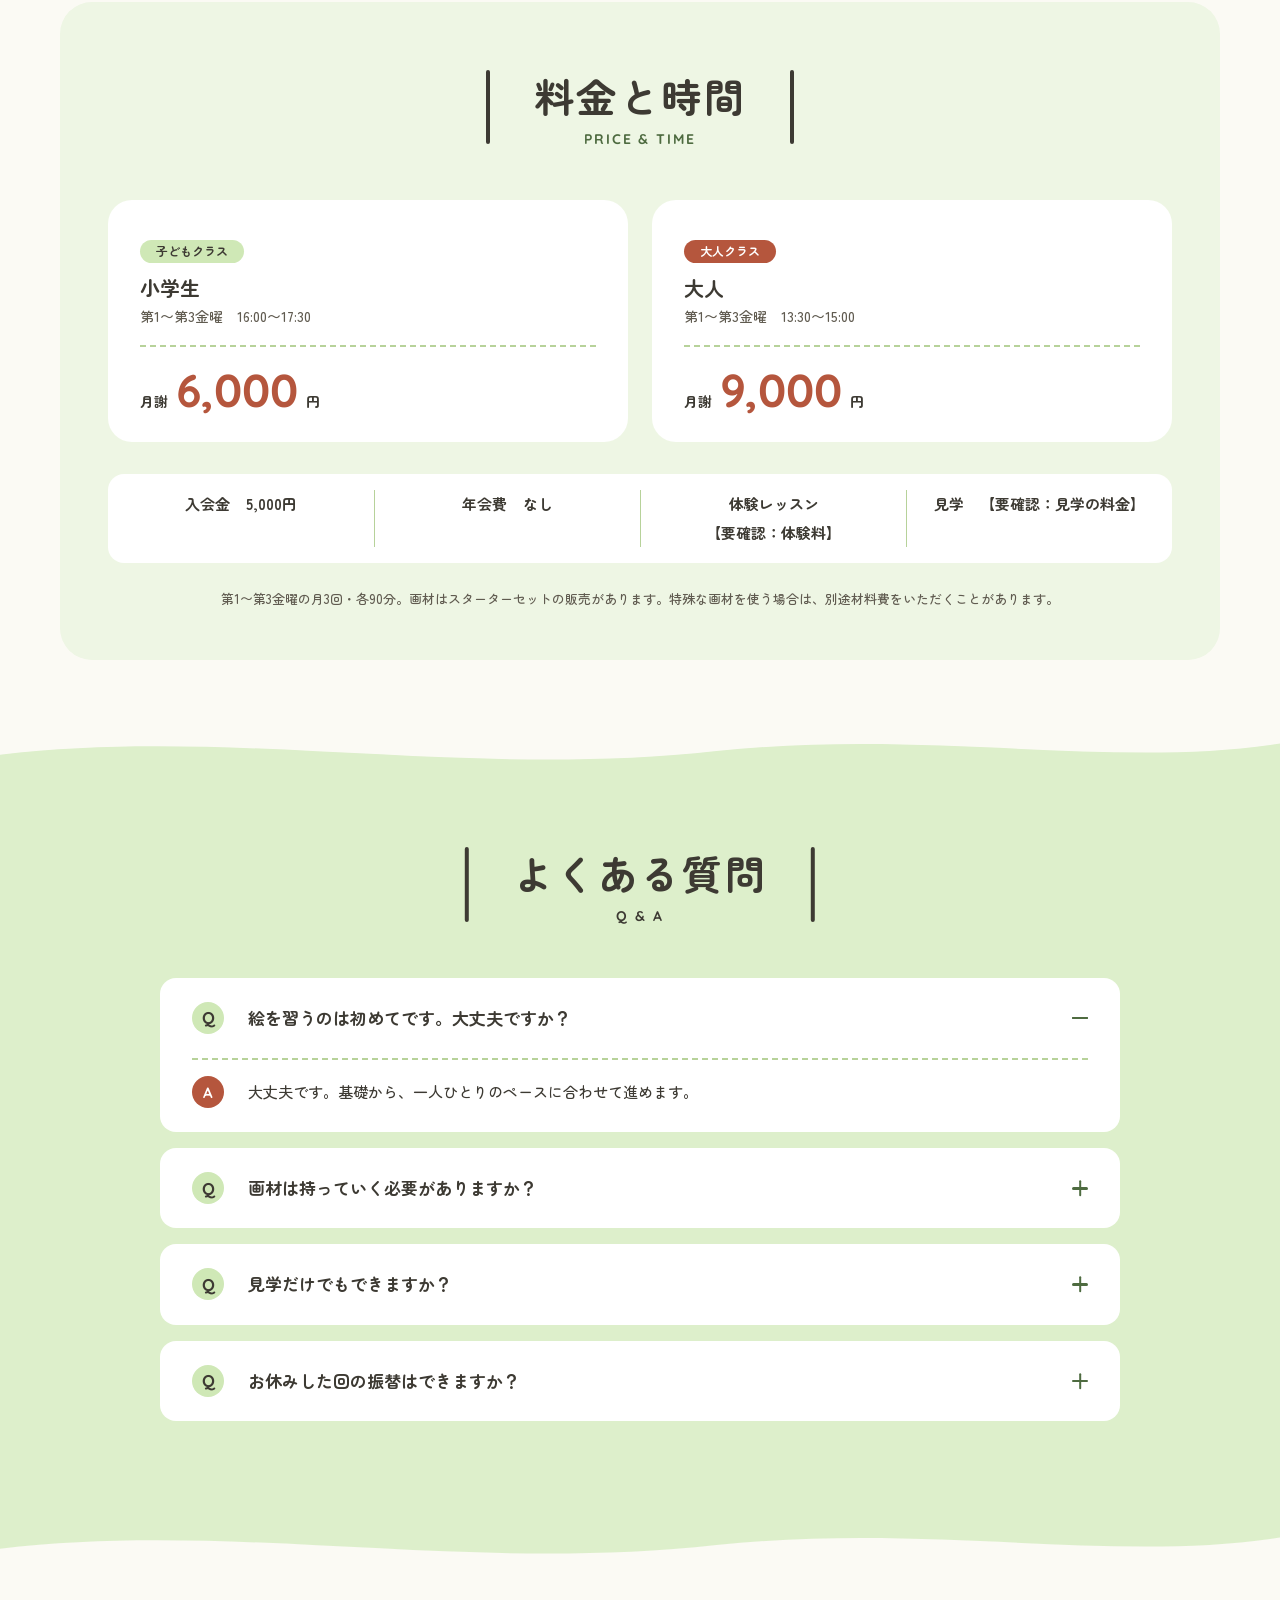
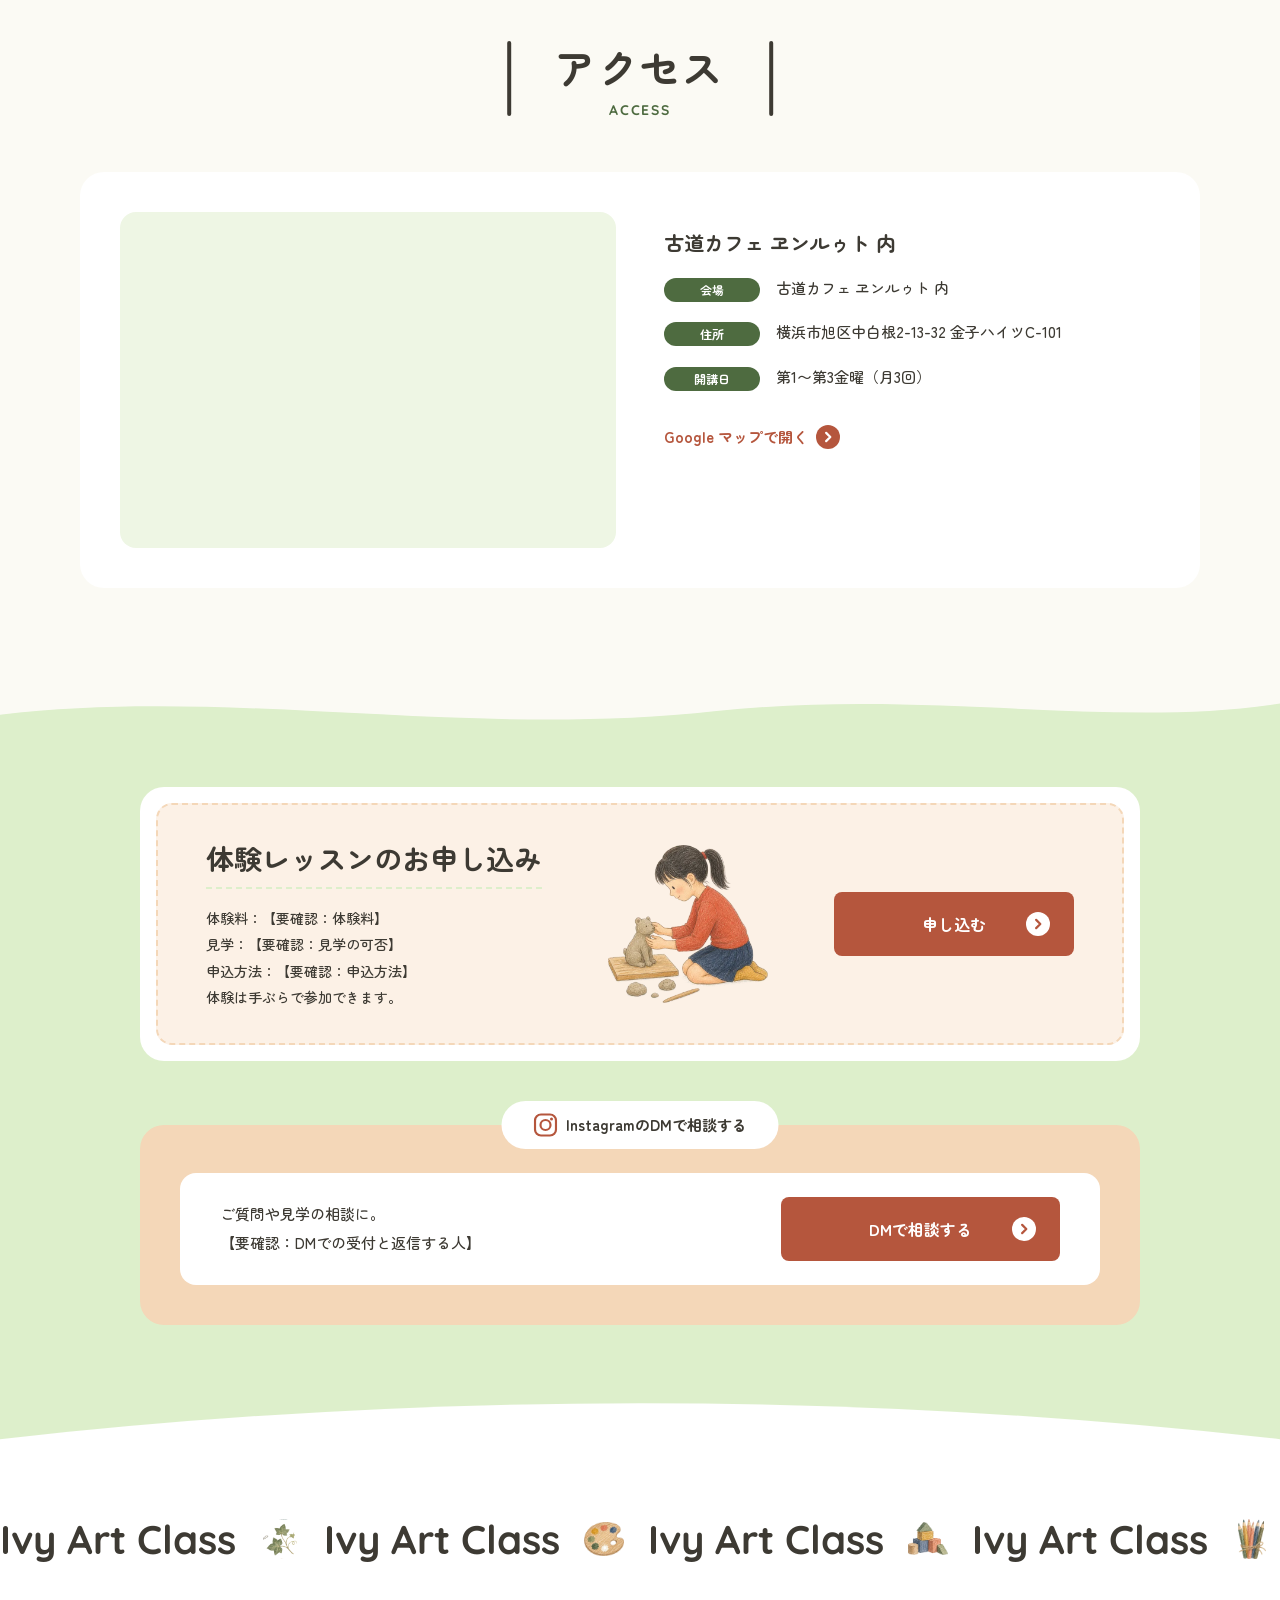
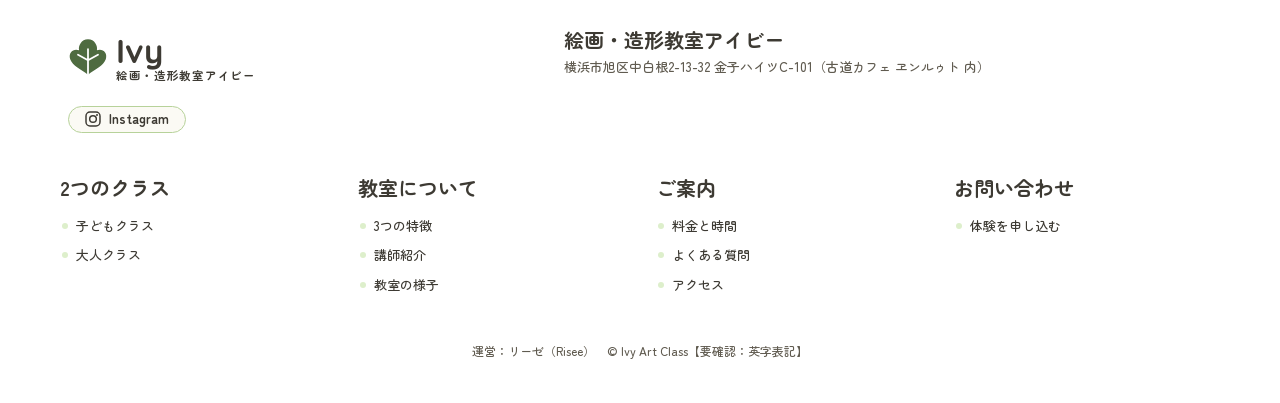
==== commit 12819f86: "ボタンの文字を四角全体に対して中央揃えに（矢印・アイコンは左右の余白に置く） Co-Authored-By: Claude Opus 5.5 <noreply@anthropic.com>" ====
--- a/index.html
+++ b/index.html
@@ -17,7 +17,7 @@
 <link rel="preconnect" href="https://fonts.googleapis.com">
 <link rel="preconnect" href="https://fonts.gstatic.com" crossorigin>
 <link href="https://fonts.googleapis.com/css2?family=Quicksand:wght@700&family=Zen+Maru+Gothic:wght@500;700&display=swap" rel="stylesheet">
-<link rel="stylesheet" href="assets/css/style.css?v=g5">
+<link rel="stylesheet" href="assets/css/style.css?v=g6">
 </head>
 <body>
 <script>
--- a/assets/css/style.css
+++ b/assets/css/style.css
@@ -50,7 +50,7 @@
 .nav a:hover{text-decoration:underline}
 
 /* ボタン：文字は矢印を除いた部分の中央、矢印は右端に固定 */
-.btn{position:relative;display:inline-flex;align-items:center;justify-content:center;min-height:64px;padding:0 calc(var(--s-8) + var(--s-1)) 0 var(--s-4);border-radius:8px;font-weight:700;font-size:16px;line-height:1.5;text-align:center;transition:background .4s var(--ease)}
+.btn{position:relative;display:inline-flex;align-items:center;justify-content:center;min-height:64px;padding:0 calc(var(--s-8) + var(--s-1));border-radius:8px;font-weight:700;font-size:16px;line-height:1.5;text-align:center;transition:background .4s var(--ease)}
 .btn svg{position:absolute;right:var(--s-3);top:50%;width:24px;height:24px;margin-top:-12px;transition:transform .4s var(--ease)}
 .btn:hover svg{transform:translateX(4px)}
 .btn--green{background:var(--accent);color:#fff;--arrow-fg:var(--accent)}
@@ -341,7 +341,7 @@
   .powers .ic{margin:0;width:80px;height:80px}.powers .ic img{width:64px;height:64px}
   .powers p{font-size:13px;margin-top:0;line-height:1.7}
   .teacher__band{height:304px}.teacher__band .en{font-size:12px;margin-bottom:var(--s-2)}
-  .teacher__band .btn{min-height:48px;font-size:13px;padding:0 var(--s-7) 0 var(--s-3)}
+  .teacher__band .btn{min-height:48px;font-size:13px;padding:0 var(--s-7)}
   .teacher__band .btn svg{right:var(--s-2)}
   .teacher__wave{height:24px}
   .teacher__body{padding:var(--s-4) var(--s-2) var(--s-5)}.teacher__card{padding:var(--s-3) var(--s-3)}
@@ -402,3 +402,7 @@
 }
 /* 黄色の上の英字ラベルは文字色にする（緑だとコントラストが足りない） */
 .band--faq .head p{color:var(--ink)}
+/* ボタンの文字は四角全体に対して中央（矢印・アイコンは左右の余白に置く） */
+.insta__btn{position:relative;justify-content:center;padding:0 calc(var(--s-5) + var(--s-1))}
+.insta__btn svg{position:absolute;left:var(--s-2);top:50%;margin-top:-12px}
+@media (max-width:767px){.btn{padding:0 calc(var(--s-6) + var(--s-1))}}
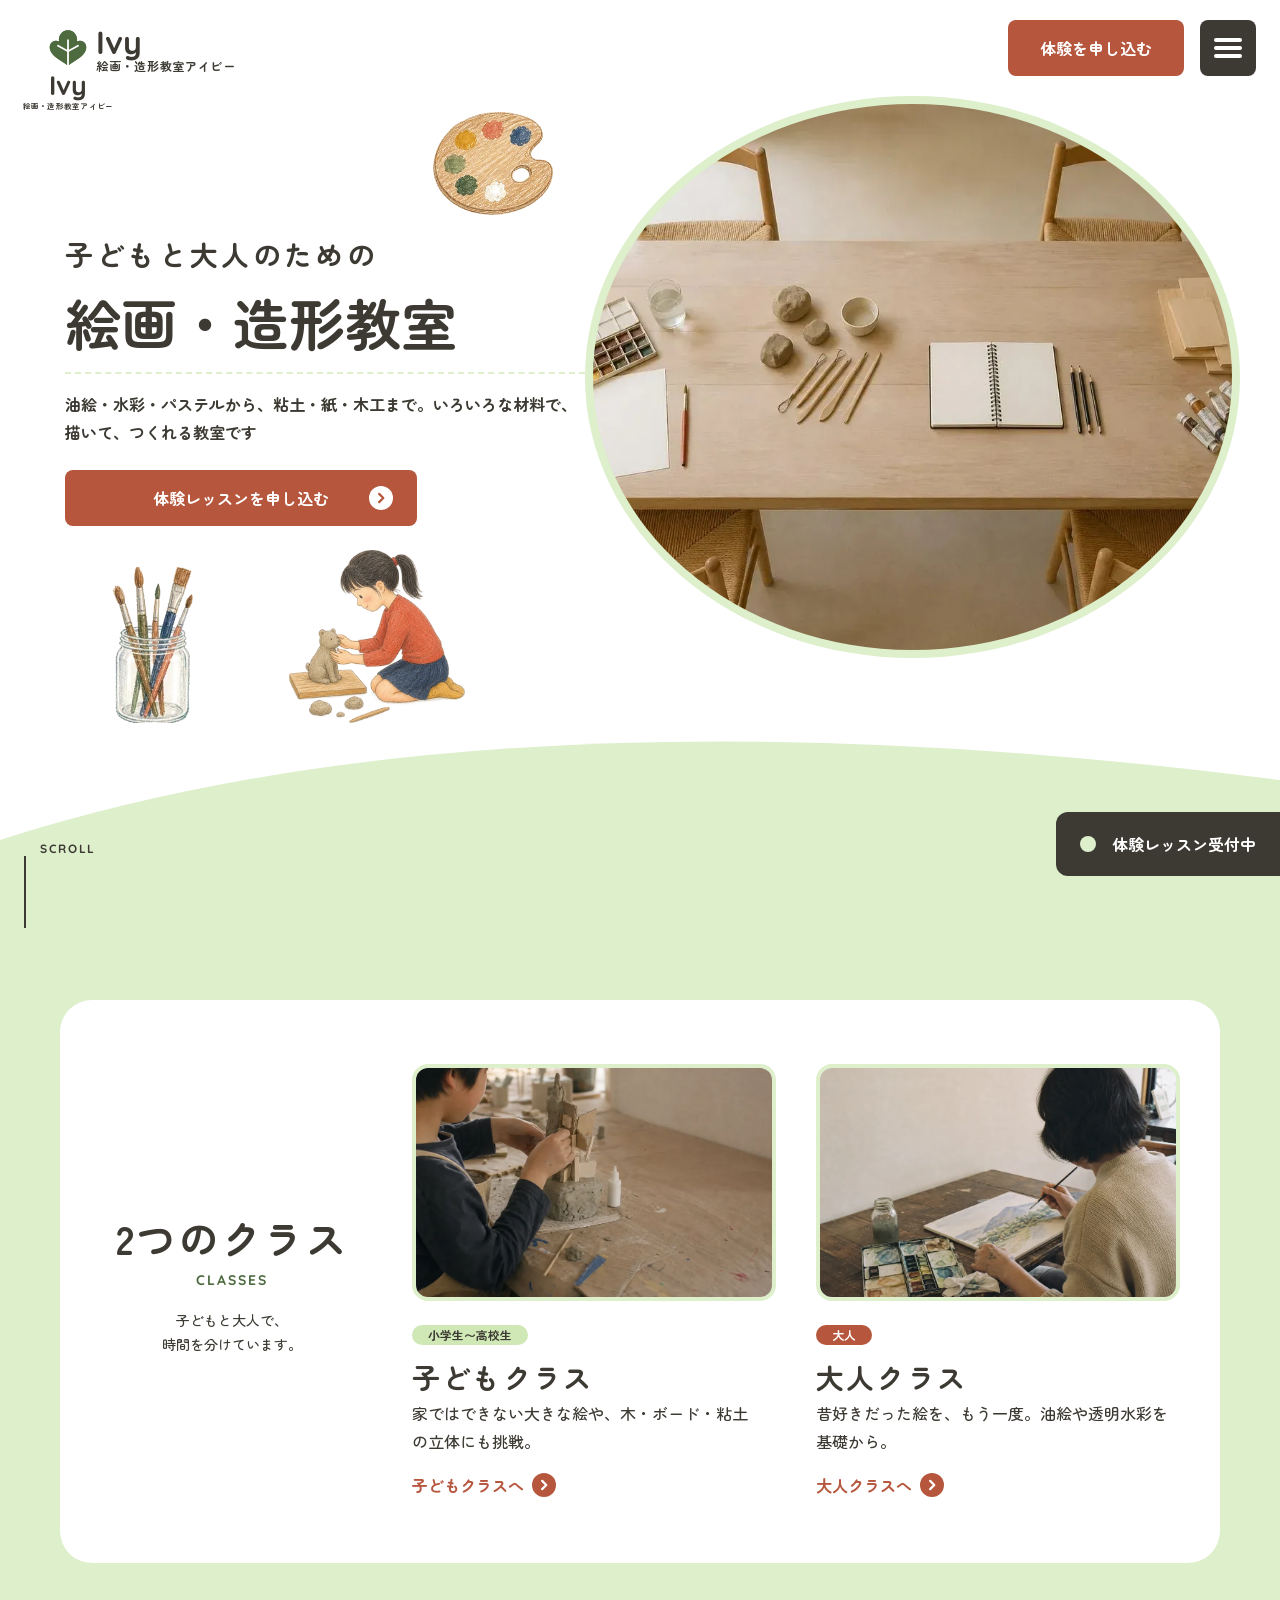
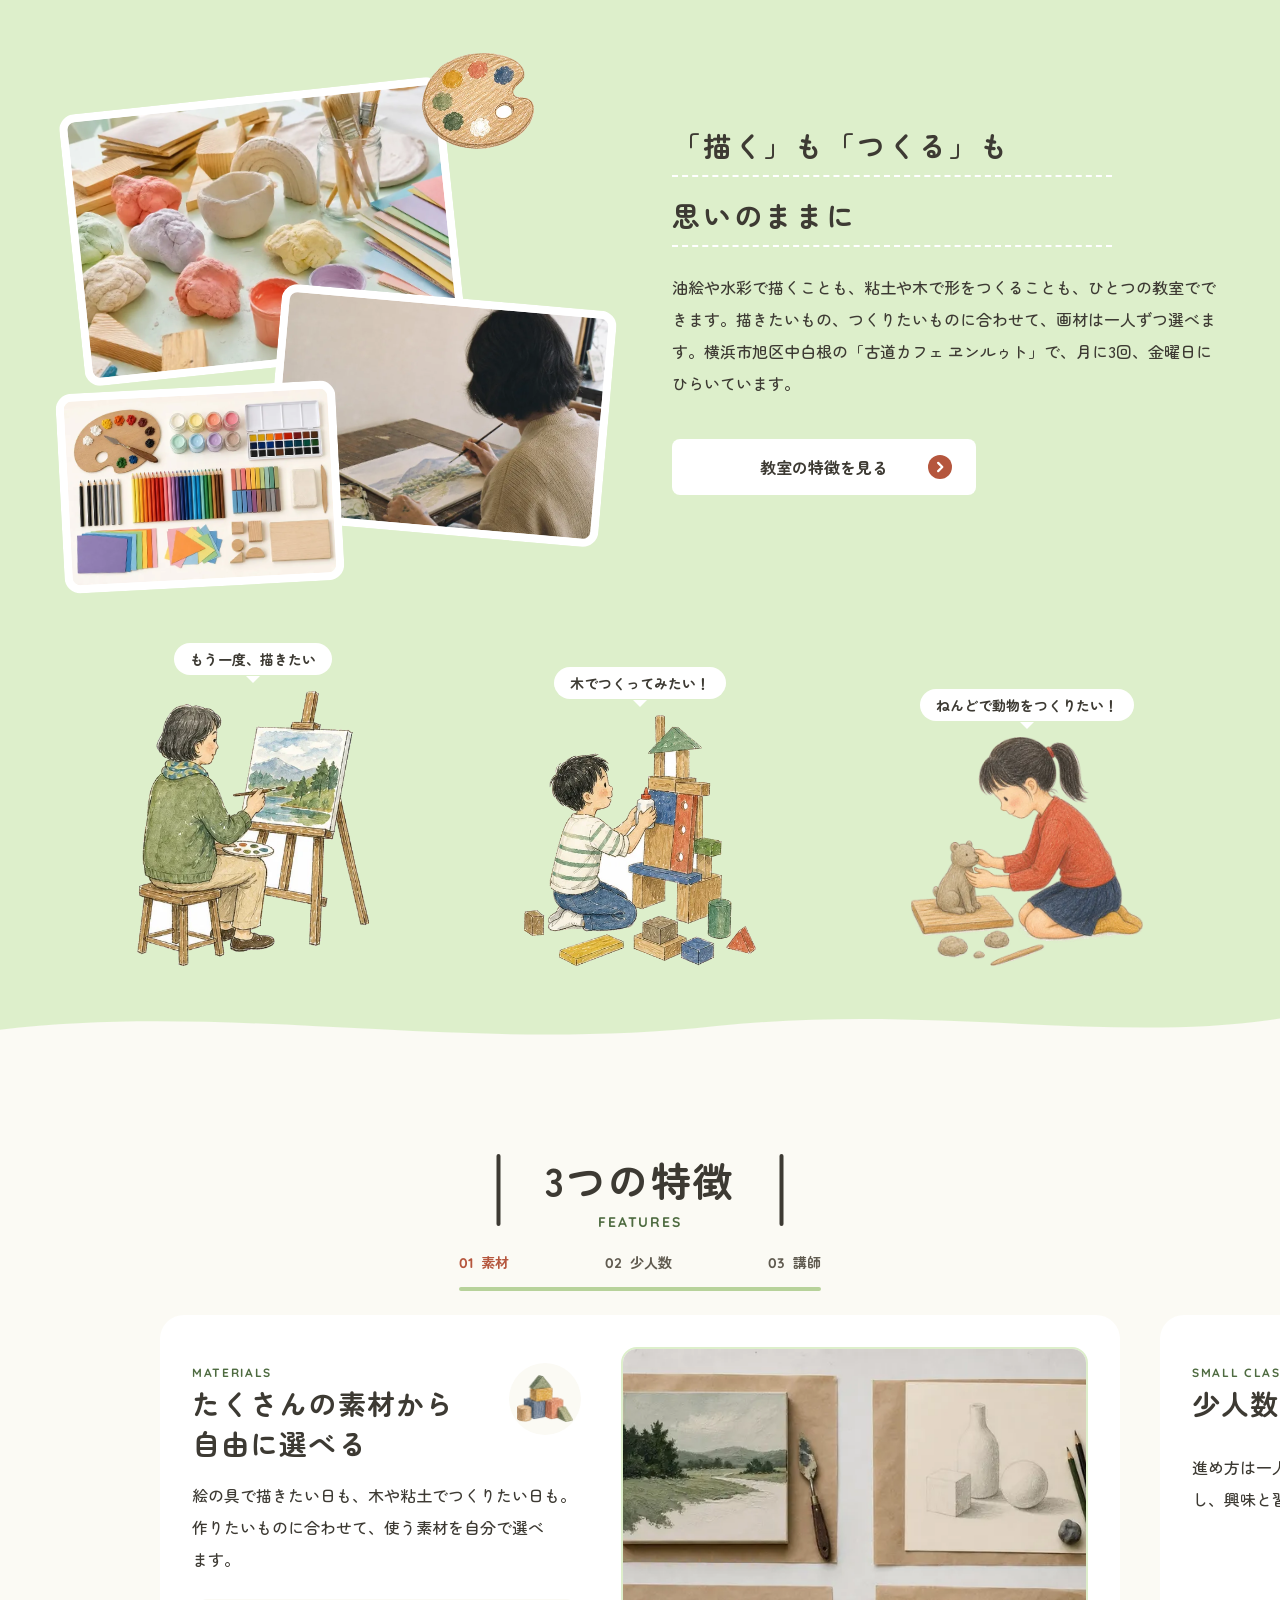
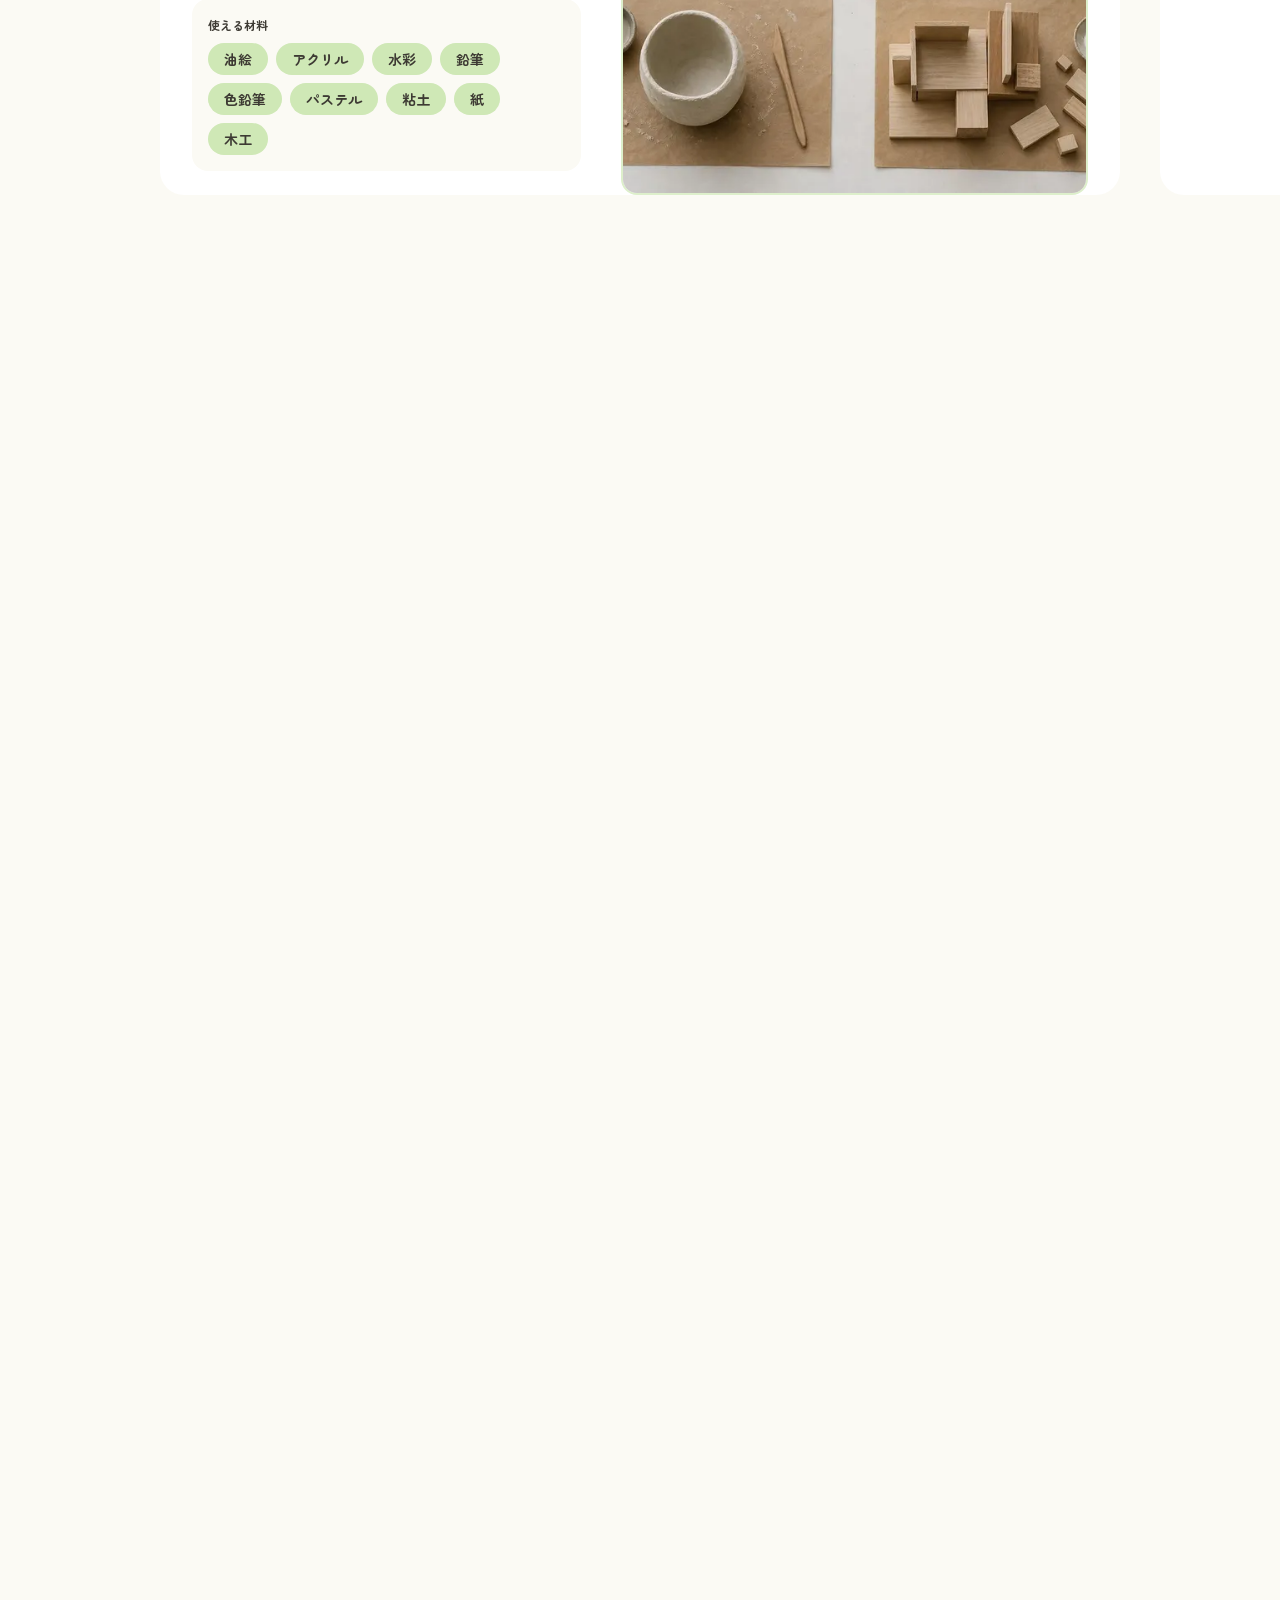
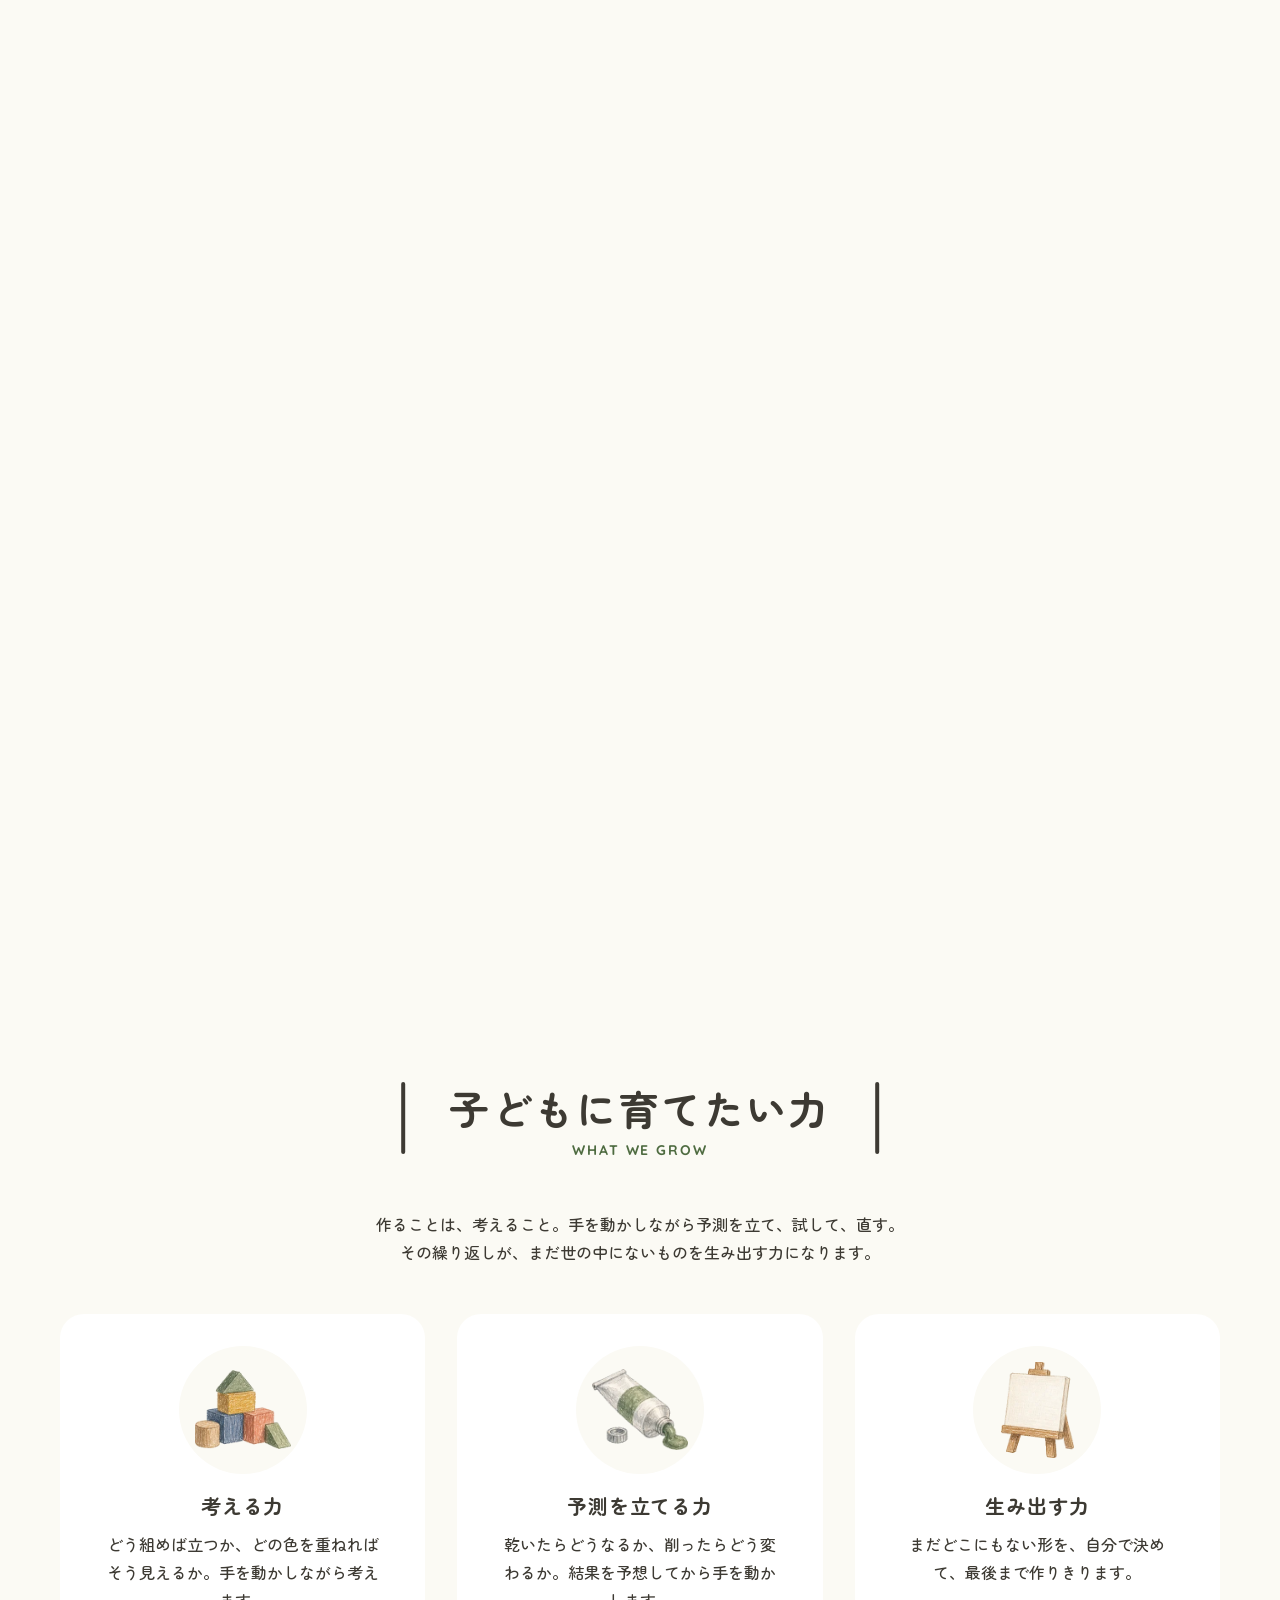
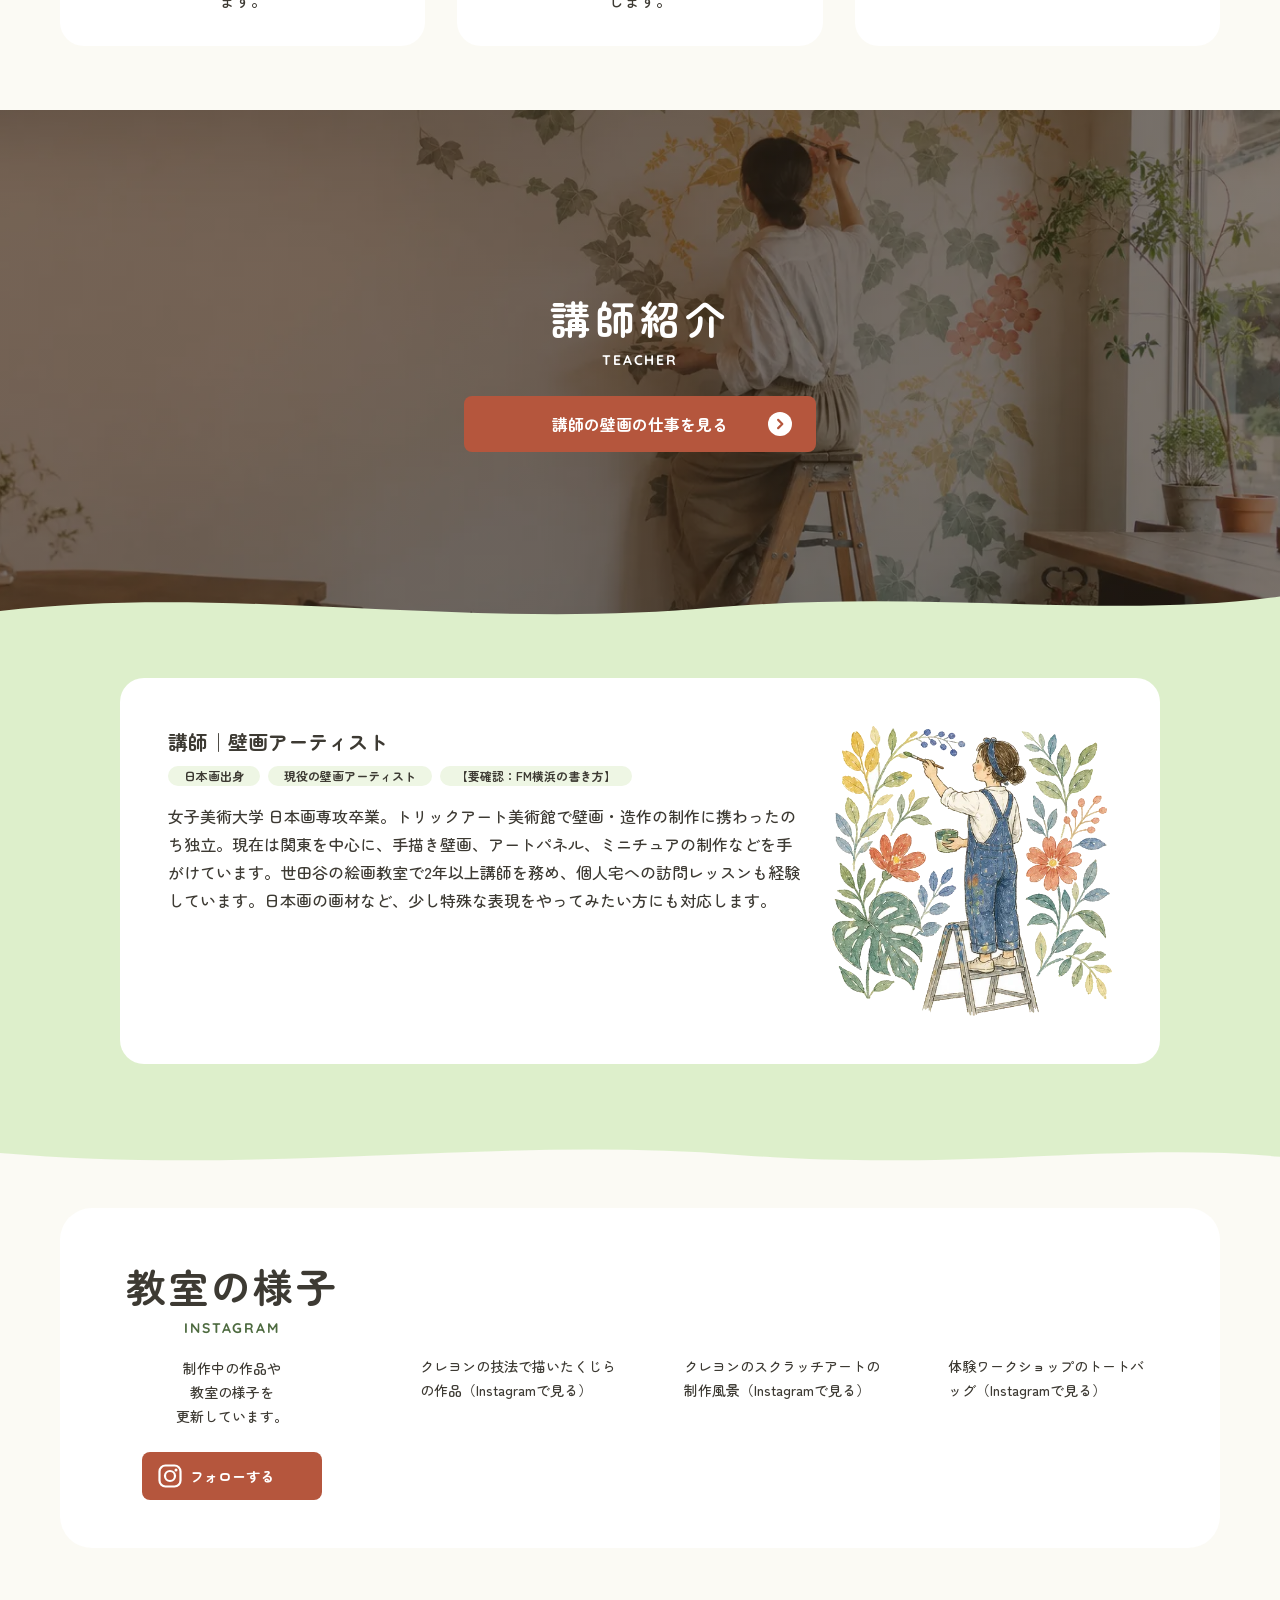
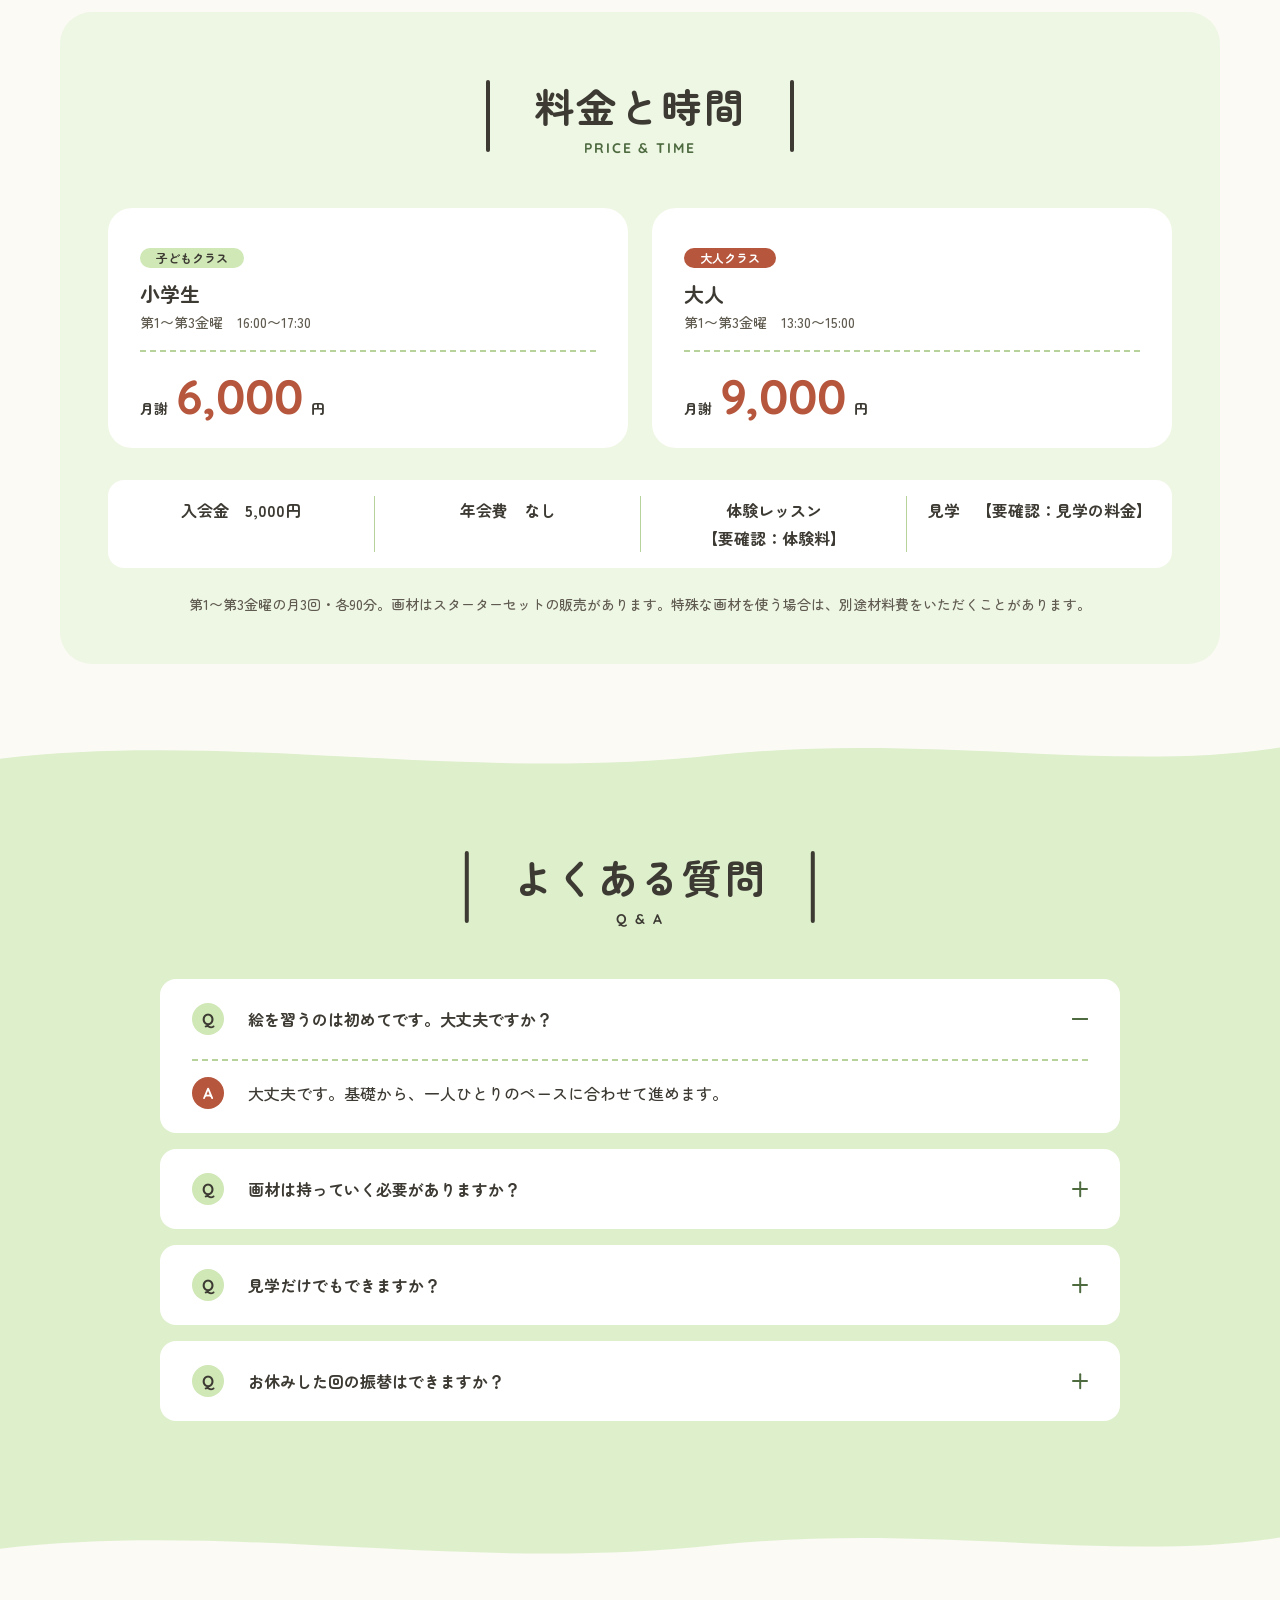
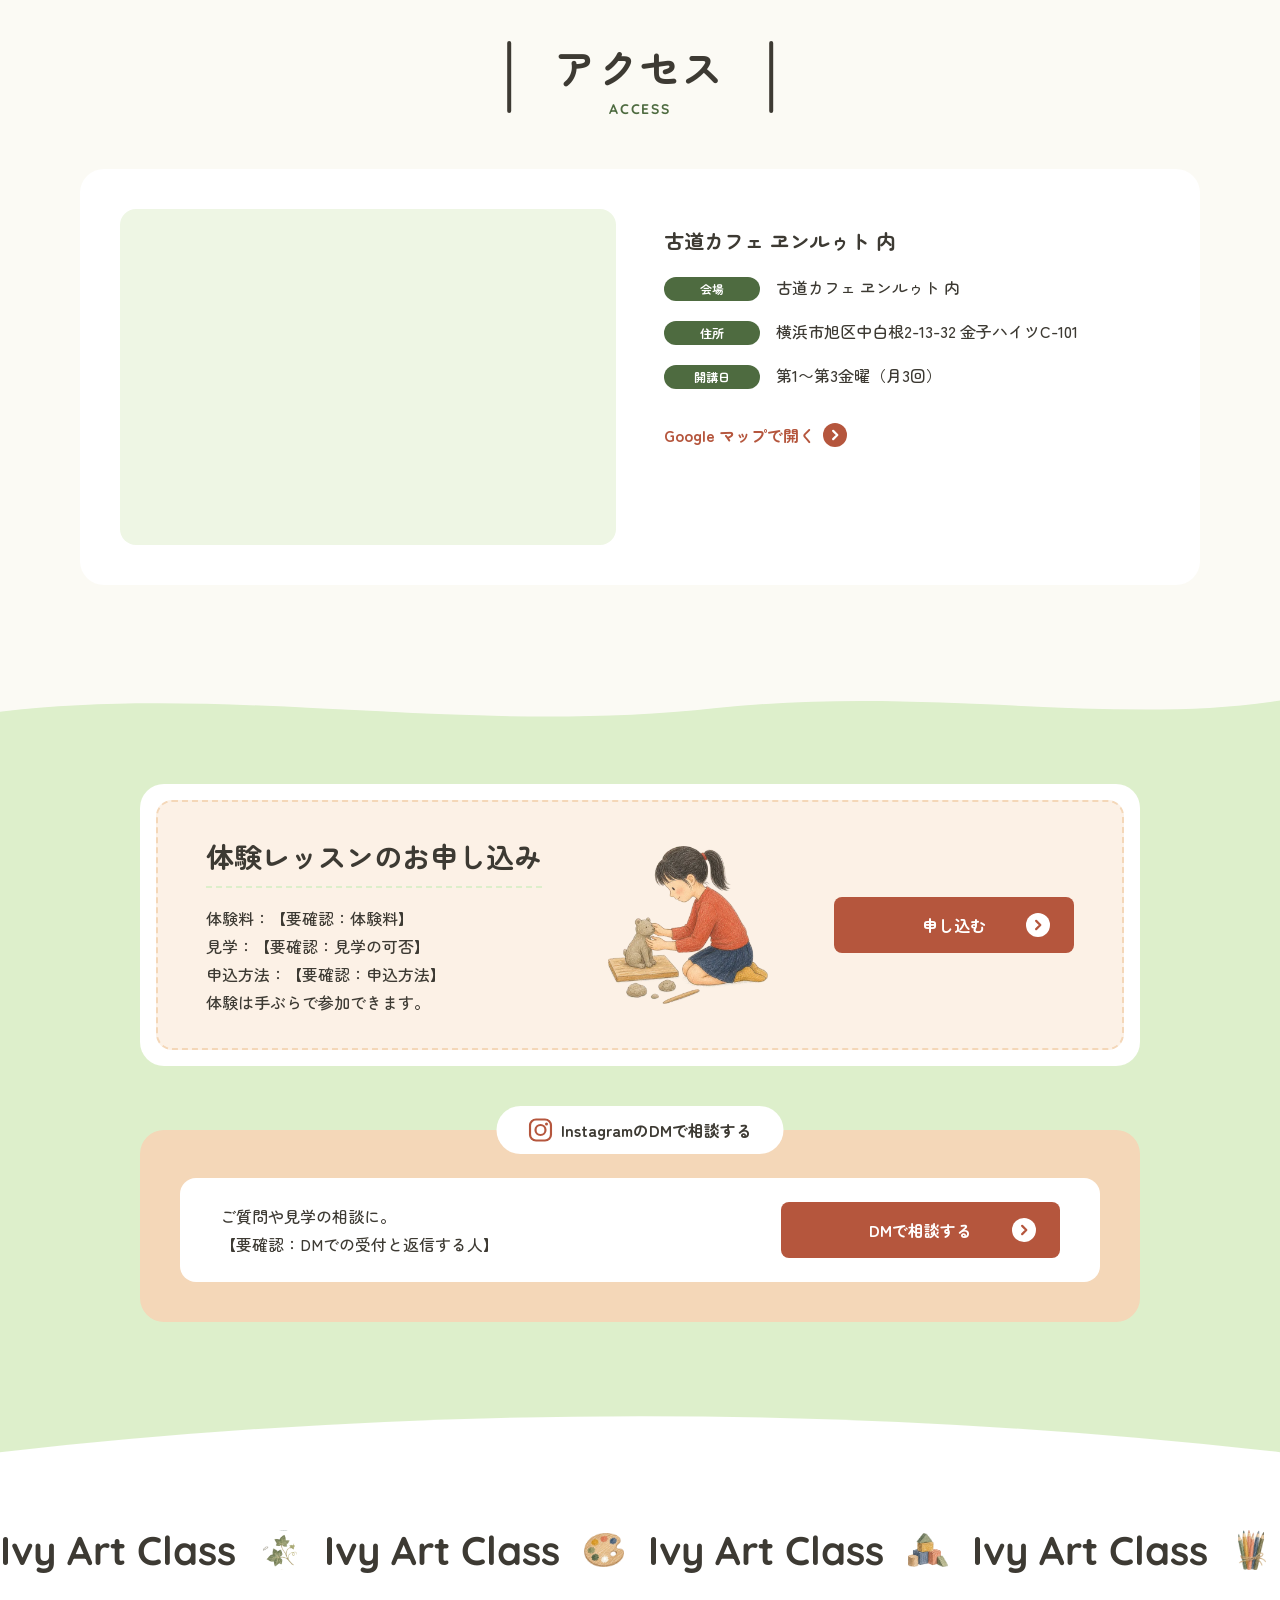
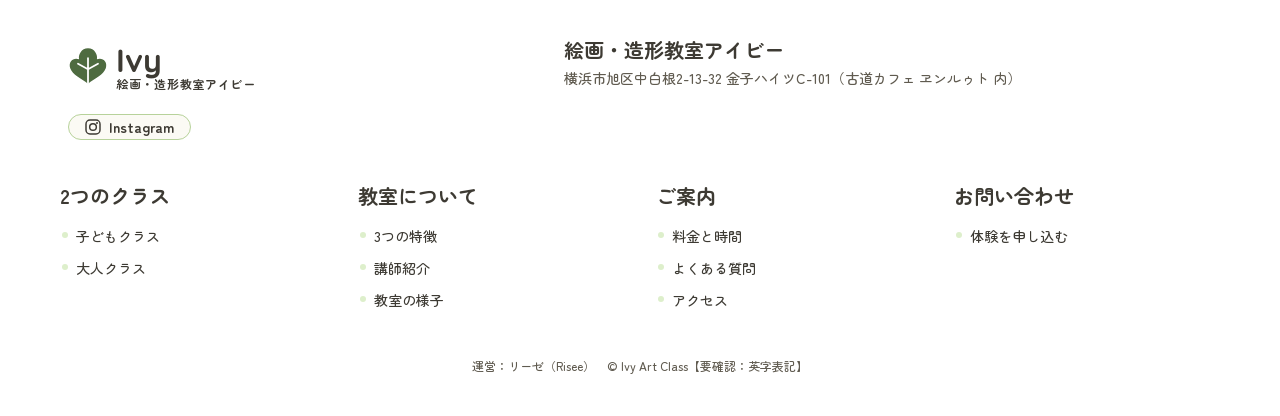
==== commit f0499125: "デザインルール（文字・余白）に合わせて修正 - 本文をPC・SPとも16pxに。表にない文字サイズ（11/13/15/17/22/27/33/46px など）をルールのサイズへ - 12px未満の文字" ====
--- a/index.html
+++ b/index.html
@@ -17,7 +17,7 @@
 <link rel="preconnect" href="https://fonts.googleapis.com">
 <link rel="preconnect" href="https://fonts.gstatic.com" crossorigin>
 <link href="https://fonts.googleapis.com/css2?family=Quicksand:wght@700&family=Zen+Maru+Gothic:wght@500;700&display=swap" rel="stylesheet">
-<link rel="stylesheet" href="assets/css/style.css?v=g6">
+<link rel="stylesheet" href="assets/css/style.css?v=g7">
 </head>
 <body>
 <script>
@@ -62,7 +62,7 @@
   <div class="hero__copy">
     <img class="hero__palette" src="assets/img/ic-palette.webp" alt="" width="130" height="90">
     <h1 class="hero__catch"><span>子どもと大人のための</span><span>絵画・造形教室</span></h1>
-    <p class="hero__sub">油絵・水彩・パステルから、粘土・紙・木工まで。いろいろな材料で、描いて、つくれる教室です</p>
+    <p class="hero__sub">油絵・水彩・パステルから、粘土・紙・木工まで。いろいろな材料で、描いて、<span class="nw">つくれる教室です</span></p>
     <a class="btn btn--green hero__cta" href="trial/">体験レッスンを申し込む<svg><use href="#arrow"/></svg></a>
     <div class="hero__ils">
       <img src="assets/img/ic-brushes.webp" alt="" width="84" height="110">
@@ -93,7 +93,7 @@
         <div class="pl"><img src="assets/img/kids.webp" alt="粘土と木の板で立体をつくっている子どもの手元" width="430" height="280" loading="lazy"></div>
         <p class="tag tag--main">小学生〜高校生</p>
         <h3>子どもクラス</h3>
-        <p>家ではできない大きな絵や、木・ボード・粘土の立体にも挑戦。</p>
+        <p>家ではできない大きな絵や、木・ボード・粘土の<span class="nw">立体にも挑戦。</span></p>
         <a class="go" href="kids/">子どもクラスへ<svg><use href="#arrow"/></svg></a>
       </article>
       <article class="class">
--- a/assets/css/style.css
+++ b/assets/css/style.css
@@ -6,20 +6,20 @@
   --accent:#B5563D;--accent-dk:#9A4733;
   --ink:#3D3A33;--sub:#605B50;--shade:#2B1D10;
   /* 余白のトークン（8の倍数。4だけ例外） */
-  --s-xs:4px;--s-1:8px;--s-2:16px;--s-3:24px;--s-4:32px;--s-5:40px;--s-6:48px;--s-7:64px;--s-8:80px;--s-9:96px;--s-10:128px;
+  --s-xs:4px;--s-1:8px;--s-2:16px;--s-3:24px;--s-4:32px;--s-5:40px;--s-6:48px;--s-7:64px;--s-8:80px;--s-9:96px;--s-10:120px;
   /* 見出し4段（PC） */
   --h-1:56px;--h-2:40px;--h-3:28px;--h-4:20px;
   --ease:cubic-bezier(.4,.4,0,1);--slow:cubic-bezier(.65,0,.35,1)
 }
-@media (max-width:767px){:root{--h-1:36px;--h-2:28px;--h-3:22px;--h-4:18px}}
+@media (max-width:767px){:root{--h-1:36px;--h-2:28px;--h-3:20px;--h-4:18px}}
 *{box-sizing:border-box;margin:0;padding:0}
 html{scroll-padding-top:var(--s-9)}
-body{font-family:"Zen Maru Gothic",sans-serif;font-weight:500;color:var(--ink);background:#fff;line-height:1.9;font-size:15px;-webkit-font-smoothing:antialiased;overflow-x:clip}
+body{font-family:"Zen Maru Gothic",sans-serif;font-weight:500;color:var(--ink);background:#fff;--lh:1.75;font-size:16px;-webkit-font-smoothing:antialiased;overflow-x:clip}
 img{display:block;max-width:100%;height:auto}
 a{color:inherit;text-decoration:none}
 ul{list-style:none}
 em,i{font-style:normal}
-h1,h2,h3{font-weight:700;line-height:1.5}
+h1,h2,h3{font-weight:700;--lh:1.5}
 button{font:inherit;color:inherit;background:none;border:0;cursor:pointer}
 .defs{position:absolute}
 .en{font-family:Quicksand,sans-serif;font-weight:700;letter-spacing:.14em;color:var(--green-dk);font-size:14px}
@@ -32,9 +32,9 @@
 .logo{display:flex;align-items:center;gap:var(--s-1);padding:var(--s-1) var(--s-2) var(--s-1) var(--s-1);border-radius:12px;transition:background .4s var(--ease)}
 .hd.is-scrolled .logo{background:#fff}
 .logo__leaf{width:40px;height:40px;color:var(--green-dk)}
-.logo__txt{display:flex;flex-direction:column;line-height:1.1}
-.logo__txt b{font-family:Quicksand,sans-serif;font-size:33px}
-.logo__txt small{font-size:11.5px;font-weight:700;letter-spacing:.06em}
+.logo__txt{display:flex;flex-direction:column;--lh:1.1}
+.logo__txt b{font-family:Quicksand,sans-serif;font-size:32px}
+.logo__txt small{font-size:12px;font-weight:700;letter-spacing:.06em}
 .hd__r{display:flex;gap:var(--s-2)}
 .hd__cta{display:flex;align-items:center;height:56px;padding:0 var(--s-4);border-radius:8px;background:var(--accent);color:#fff;font-weight:700;font-size:16px;transition:background .4s var(--ease)}
 .hd__cta:hover{background:var(--accent-dk)}
@@ -50,7 +50,7 @@
 .nav a:hover{text-decoration:underline}
 
 /* ボタン：文字は矢印を除いた部分の中央、矢印は右端に固定 */
-.btn{position:relative;display:inline-flex;align-items:center;justify-content:center;min-height:64px;padding:0 calc(var(--s-8) + var(--s-1));border-radius:8px;font-weight:700;font-size:16px;line-height:1.5;text-align:center;transition:background .4s var(--ease)}
+.btn{position:relative;display:inline-flex;align-items:center;justify-content:center;min-height:56px;padding:0 calc(var(--s-8) + var(--s-1));border-radius:8px;font-weight:700;font-size:16px;--lh:1.5;text-align:center;transition:background .4s var(--ease)}
 .btn svg{position:absolute;right:var(--s-3);top:50%;width:24px;height:24px;margin-top:-12px;transition:transform .4s var(--ease)}
 .btn:hover svg{transform:translateX(4px)}
 .btn--green{background:var(--accent);color:#fff;--arrow-fg:var(--accent)}
@@ -66,11 +66,11 @@
 .hero{position:relative;height:960px;background:#fff;overflow:hidden}
 .hero__copy{position:absolute;z-index:2;left:clamp(40px,calc(40px + (100vw - 1024px) * .096),80px);top:112px;width:520px}
 .hero__palette{position:absolute;right:var(--s-4);top:0;width:120px}
-.hero__catch{margin-top:136px;font-size:var(--h-1);font-weight:700;letter-spacing:0;line-height:1.5;white-space:nowrap}
+.hero__catch{margin-top:120px;font-size:var(--h-1);font-weight:700;letter-spacing:0;--lh:1.5;white-space:nowrap}
 .nw{white-space:nowrap}
 .hero__catch span{display:block;padding-bottom:var(--s-1);margin-bottom:var(--s-2);border-bottom:2px dashed var(--main)}
 .hero__catch span:first-child{font-size:var(--h-3);letter-spacing:.12em;border:0;padding:0;margin-bottom:var(--s-xs)}
-.hero__sub{font-size:15px;font-weight:700;line-height:1.9}
+.hero__sub{font-size:16px;font-weight:700;--lh:1.75}
 .hero__cta{margin-top:var(--s-3)}
 .hero__ils{display:flex;justify-content:space-between;align-items:flex-end;margin-top:var(--s-3);width:400px;padding-left:var(--s-6)}
 .hero__ils img:first-child{width:80px}.hero__ils img:last-child{width:176px}
@@ -80,8 +80,8 @@
 .frame--a{left:0;top:0;width:100%;aspect-ratio:7/6;border-radius:50%}
 .frame img{position:absolute;inset:0;width:100%;height:100%;object-fit:cover;opacity:0;transform:scale(1.07);transition:opacity 3s var(--slow),transform 9s linear}
 .frame img.is-on{opacity:1;transform:none}
-.hero__scroll{position:absolute;z-index:2;left:var(--s-3);bottom:var(--s-4);width:64px;height:96px;overflow:hidden}
-.hero__scroll span{padding-left:var(--s-2);font-family:Quicksand,sans-serif;font-weight:700;font-size:11px;letter-spacing:.14em}
+.hero__scroll{position:absolute;z-index:2;left:var(--s-3);bottom:var(--s-4);width:80px;height:96px;overflow:hidden}
+.hero__scroll span{padding-left:var(--s-2);font-family:Quicksand,sans-serif;font-weight:700;font-size:12px;letter-spacing:.14em}
 .hero__scroll::after{content:"";position:absolute;left:0;top:24px;width:1.5px;height:72px;background:rgba(90,60,34,.25)}
 .hero__scroll::before{content:"";position:absolute;z-index:1;left:0;top:24px;width:1.5px;height:72px;background:var(--ink);animation:kvline 2.4s var(--slow) infinite}
 @keyframes kvline{0%{transform:translateY(-100%)}to{transform:translateY(100%)}}
@@ -112,7 +112,7 @@
 .hello__txt{padding-top:var(--s-7)}
 .hello h2{font-size:var(--h-3);letter-spacing:.1em}
 .hello h2 span{display:block;max-width:440px;padding-bottom:var(--s-1);margin-bottom:var(--s-2);border-bottom:2px dashed #fff}
-.hello__txt>p{margin:var(--s-3) 0 var(--s-5);line-height:2.1;max-width:560px}
+.hello__txt>p{margin:var(--s-3) 0 var(--s-5);--lh:2;max-width:560px}
 .hello__figs{grid-column:1/-1;display:flex;justify-content:space-around;align-items:flex-end;padding-bottom:var(--s-4)}
 .hello__figs figure{display:flex;flex-direction:column;align-items:center}
 .hello__figs img{width:232px}
@@ -134,15 +134,15 @@
 .card{background:#fff;border-radius:24px;padding:var(--s-4);display:flex;flex-direction:column}
 .card__top{display:flex;justify-content:space-between;gap:var(--s-1);align-items:flex-start}
 .card .en{font-size:12px}
-.card h3{font-size:var(--h-3);line-height:1.4;letter-spacing:.04em}
+.card h3{font-size:var(--h-3);--lh:1.4;letter-spacing:.04em}
 .ic{flex:none;width:72px;height:72px;border-radius:50%;background:var(--main-pale);display:grid;place-items:center}
 .ic img{width:56px;height:56px;object-fit:contain}
 .ic--lg{width:128px;height:128px}.ic--lg img{width:96px;height:96px}
-.card>p{margin:var(--s-2) 0 var(--s-3);font-size:14px}
+.card>p{margin:var(--s-2) 0 var(--s-3);font-size:16px}
 .card__ph{margin-top:auto;width:100%;aspect-ratio:364/280;object-fit:cover;border-radius:16px;border:2px solid var(--main)}
 /* 使える材料（9種類） */
 .mats{margin:0 0 var(--s-3);padding:var(--s-2);background:var(--main-pale);border-radius:16px}
-.mats__label{font-size:13px;font-weight:700;margin-bottom:var(--s-1)}
+.mats__label{font-size:12px;font-weight:700;margin-bottom:var(--s-1)}
 .mats ul{display:flex;flex-wrap:wrap;gap:var(--s-1)}
 .mats li{padding:0 var(--s-2);background:var(--main-dk);border-radius:99px;font-size:14px;font-weight:700;line-height:32px}
 .lead{text-align:center;font-size:16px;margin-bottom:var(--s-6)}
@@ -150,7 +150,7 @@
 .powers article{background:#fff;border-radius:24px;padding:var(--s-4) var(--s-5);text-align:center}
 .powers .ic{margin:0 auto var(--s-2)}
 .powers h3{font-size:var(--h-4);letter-spacing:.04em}
-.powers p{font-size:14px;margin-top:var(--s-1)}
+.powers p{font-size:16px;margin-top:var(--s-1)}
 
 /* 講師：写真の上は黒のオーバーレイで文字を読ませる */
 .teacher{background:var(--main)}
@@ -165,7 +165,7 @@
 .teacher__card h3{font-size:var(--h-4)}
 .teacher__card>img{flex:none;width:280px;object-fit:contain}
 .badges{display:flex;flex-wrap:wrap;gap:var(--s-1);margin:var(--s-1) 0 var(--s-2)}
-.badges li{padding:0 var(--s-2);background:var(--main-pale2);border-radius:99px;font-size:13px;font-weight:700}
+.badges li{padding:0 var(--s-2);background:var(--main-pale2);border-radius:99px;font-size:12px;font-weight:700}
 .wave--cream{height:48px}
 
 /* Instagram */
@@ -186,22 +186,22 @@
 .price__time{font-size:14px;color:var(--sub);padding-bottom:var(--s-2);margin-bottom:var(--s-2);border-bottom:2px dashed var(--line)}
 .price__yen{display:flex;align-items:baseline;gap:var(--s-1)}
 .price__yen small{font-size:14px;font-weight:700}
-.price__yen b{font-family:Quicksand,sans-serif;font-size:46px;line-height:1.2;color:var(--accent)}
+.price__yen b{font-family:Quicksand,sans-serif;font-size:48px;--lh:1.2;color:var(--accent)}
 .price__info{display:grid;grid-template-columns:repeat(4,minmax(0,1fr));background:#fff;border-radius:16px;margin-top:var(--s-4);padding:var(--s-2) 0}
 .price__info div{display:flex;justify-content:center;flex-wrap:wrap;gap:0 var(--s-2);font-weight:700;padding:0 var(--s-2);text-align:center}
 .price__info div+div{border-left:1.5px solid var(--line)}
-.price__note{text-align:center;font-size:13px;color:var(--sub);margin-top:var(--s-3)}
+.price__note{text-align:center;font-size:14px;color:var(--sub);margin-top:var(--s-3)}
 
 /* FAQ（黄色の帯） */
 .band--faq .sec{padding:var(--s-7) 0 var(--s-8)}
 .faq{max-width:960px;margin:0 auto}
 .faq details{background:#fff;border-radius:16px;margin-bottom:var(--s-2)}
-.faq summary{display:flex;align-items:center;gap:var(--s-3);padding:var(--s-3) var(--s-7) var(--s-3) var(--s-4);font-size:17px;font-weight:700;cursor:pointer;list-style:none;position:relative}
+.faq summary{display:flex;align-items:center;gap:var(--s-3);padding:var(--s-3) var(--s-7) var(--s-3) var(--s-4);font-size:16px;font-weight:700;cursor:pointer;list-style:none;position:relative}
 .faq summary::-webkit-details-marker{display:none}
 .faq summary::before,.faq summary::after{content:"";position:absolute;right:var(--s-4);top:50%;width:16px;height:2.4px;margin-top:-1px;background:var(--green-dk);border-radius:2px;transition:transform .3s var(--ease)}
 .faq summary::after{transform:rotate(90deg)}
 .faq details[open] summary::after{transform:rotate(0)}
-.faq i{flex:none;display:grid;place-items:center;width:32px;height:32px;border-radius:50%;background:var(--main-dk);font-family:Quicksand,sans-serif;font-weight:700;line-height:1}
+.faq i{flex:none;display:grid;place-items:center;width:32px;height:32px;border-radius:50%;background:var(--main-dk);font-family:Quicksand,sans-serif;font-weight:700;--lh:1}
 .faq details>p{display:flex;gap:var(--s-3);align-items:center;margin:0 var(--s-4);padding:var(--s-2) 0 var(--s-3);border-top:2px dashed var(--line)}
 .faq details>p i{background:var(--accent);color:#fff}
 
@@ -214,12 +214,12 @@
 .wave--down{margin-top:-1px}
 
 /* 体験申込 */
-.contact{position:relative;background:var(--main);padding:var(--s-6) var(--s-3) 144px}
+.contact{position:relative;background:var(--main);padding:var(--s-6) var(--s-3) 160px}
 .contact__form,.contact__dm{max-width:1000px;margin:0 auto;border-radius:24px}
 .contact__form{background:#fff;padding:var(--s-2)}
 .contact__in{display:flex;align-items:center;justify-content:space-between;gap:var(--s-3);padding:var(--s-4) var(--s-6);background:var(--peach-pale);border:2px dashed var(--peach);border-radius:16px}
 .contact__in h2{font-size:var(--h-3);padding-bottom:var(--s-1);margin-bottom:var(--s-2);border-bottom:2px dashed var(--main);display:inline-block}
-.contact__in p{font-size:14px}
+.contact__in p{font-size:16px}
 .contact__in img{width:160px}
 .contact__in .btn{flex:none;min-width:240px}
 .contact__dm{position:relative;margin-top:var(--s-7);background:var(--peach);padding:var(--s-6) var(--s-5) var(--s-5)}
@@ -236,13 +236,13 @@
 .mq span{font-family:Quicksand,sans-serif;font-weight:700;font-size:40px;white-space:nowrap}
 .mq img{width:40px;height:40px;object-fit:contain}
 .ft__main{display:flex;gap:var(--s-7);max-width:1200px;width:calc(100% - 120px);margin:0 auto var(--s-5)}
-.ft__insta{display:flex;align-items:center;gap:var(--s-1);width:max-content;margin:var(--s-2) 0 0 var(--s-1);padding:0 var(--s-2);border:1.5px solid var(--line);border-radius:99px;background:var(--main-pale);font-size:13px;font-weight:700}
+.ft__insta{display:flex;align-items:center;gap:var(--s-1);width:max-content;margin:var(--s-2) 0 0 var(--s-1);padding:0 var(--s-2);border:1.5px solid var(--line);border-radius:99px;background:var(--main-pale);font-size:14px;font-weight:700}
 .ft__insta svg{width:16px;height:16px}
 .ft__brand{width:440px}.ft__addr h2{font-size:var(--h-4)}
-.ft__addr p{font-size:13px;color:var(--sub)}
+.ft__addr p{font-size:14px;color:var(--sub)}
 .ft__cols{display:grid;grid-template-columns:repeat(4,minmax(0,1fr));gap:var(--s-4);max-width:1200px;width:calc(100% - 120px);margin:0 auto var(--s-5)}
 .ft__cols h3{font-size:var(--h-4);margin-bottom:var(--s-1)}
-.ft__cols li{position:relative;padding-left:var(--s-2);font-size:13px;line-height:2.3}
+.ft__cols li{position:relative;padding-left:var(--s-2);font-size:14px;--lh:2.3}
 .ft__cols li::before{content:"";position:absolute;left:2px;top:12px;width:6px;height:6px;border-radius:50%;background:var(--main)}
 .ft__cols a:hover{color:var(--accent)}
 .ft__c{text-align:center;font-size:12px;color:var(--sub)}
@@ -256,11 +256,11 @@
 .curtain{display:none}
 .splash .curtain,.curtain.is-out{display:grid;place-items:center;position:fixed;inset:0;z-index:50;background:var(--main);transition:background-color 1.5s var(--slow)}
 .curtain.is-out{background-color:transparent;pointer-events:none}
-.curtain__logo{text-align:center;opacity:0;transition:opacity 1.2s ease,transform 1.7s var(--slow);line-height:1.2}
+.curtain__logo{text-align:center;opacity:0;transition:opacity 1.2s ease,transform 1.7s var(--slow);--lh:1.2}
 .curtain.is-in .curtain__logo{opacity:1}
 .curtain__logo svg{display:block;width:84px;height:80px;margin:0 auto var(--s-xs);color:var(--green-dk)}
 .curtain__logo p{font-family:Quicksand,sans-serif;font-weight:700;font-size:56px}
-.curtain__logo small{font-size:15px;font-weight:700;letter-spacing:.08em}
+.curtain__logo small{font-size:16px;font-weight:700;letter-spacing:.08em}
 .splash .hd,.splash .tab,.splash .spbar{opacity:0}
 .hd,.tab,.spbar{transition:opacity 1.2s ease}
 .splash .hero__copy>*,.splash .hero__catch span,.splash .hero__scroll{opacity:0;translate:0 18px}
@@ -282,7 +282,7 @@
   .has-h #features{max-width:none;width:100%;height:100vh;min-height:640px;padding:var(--s-9) 0 0;overflow:hidden}
   .has-h .sec__deco{display:none}
   .has-h #features .head{margin-bottom:var(--s-2)}
-  .has-h .steps{display:flex;position:relative;gap:var(--s-9);justify-content:center;list-style:none;margin:0 auto var(--s-3);width:max-content;padding-bottom:var(--s-2);font-size:13px;font-weight:700;color:var(--sub)}
+  .has-h .steps{display:flex;position:relative;gap:var(--s-9);justify-content:center;list-style:none;margin:0 auto var(--s-3);width:max-content;padding-bottom:var(--s-2);font-size:14px;font-weight:700;color:var(--sub)}
   .has-h .steps b{font-family:Quicksand,sans-serif;margin-right:var(--s-1)}
   .has-h .steps li{transition:color .6s}.has-h .steps li.is-on{color:var(--accent)}
   .has-h .steps>i{position:absolute;left:0;right:0;bottom:0;height:4px;background:var(--line);border-radius:2px;overflow:hidden}
@@ -292,24 +292,24 @@
   .has-h .card__ph{grid-column:2;grid-row:1/4;height:100%;min-height:0;aspect-ratio:auto;margin:0}
   .has-h .card__top{grid-column:1;padding-top:var(--s-2)}
   .has-h .card>p,.has-h .card>.mats{grid-column:1}
-  .has-h .card>p{font-size:16px;line-height:2.1}
+  .has-h .card>p{font-size:16px;--lh:2}
   .has-h .card:first-child{grid-template-rows:auto auto 1fr}
 }
 
 /* タブレット・SP（〜1023px） */
 @media (max-width:1023px){
   html{scroll-padding-top:var(--s-8)}
-  body{font-size:14px;padding-bottom:80px}
+  body{font-size:16px;padding-bottom:80px}
   .only-pc{display:none}.only-sp{display:inline}
   .hd{height:72px;padding:0 var(--s-2) 0 var(--s-1)}
-  .logo__leaf{width:34px;height:32px}.logo__txt b{font-size:27px}.logo__txt small{font-size:9.5px}
+  .logo__leaf{width:34px;height:32px}.logo__txt b{font-size:28px}.logo__txt small{font-size:12px}
   .hd__r{gap:var(--s-1)}.hd__cta{height:48px;padding:0 var(--s-2);font-size:12px}.hd__menu{width:48px;height:48px}.hd__menu span{width:24px}
-  .hero{height:auto;padding:var(--s-9) 0 168px;display:flex;flex-direction:column}
+  .hero{height:auto;padding:var(--s-9) 0 160px;display:flex;flex-direction:column}
   .hero__copy{position:static;width:auto;padding:0 var(--s-3);max-width:720px}
   .hero__palette{display:none}
   .hero__catch{margin-top:var(--s-2)}
   .hero__catch span{max-width:520px;margin-bottom:var(--s-2)}
-  .hero__sub{font-size:14px;max-width:560px}
+  .hero__sub{font-size:16px;max-width:560px}
   .hero__cta{width:100%;max-width:400px;min-height:56px}
   .hero__ils{position:absolute;z-index:2;right:var(--s-2);bottom:var(--s-2);width:auto;margin:0}.hero__ils img:first-child{display:none}.hero__ils img:last-child{width:120px}
   .hero__strip{position:relative;left:auto;right:auto;top:auto;aspect-ratio:auto;display:grid;grid-template-columns:3fr 2fr;gap:var(--s-2);align-items:center;padding:0 var(--s-2);margin-top:var(--s-5)}
@@ -336,44 +336,44 @@
   .head{padding:0 var(--s-4);margin-bottom:var(--s-4)}.head p{font-size:12px}
   .cards,.powers{grid-template-columns:minmax(0,1fr);gap:var(--s-3)}
   .card{padding:var(--s-3)}
-  .lead{font-size:14px;text-align:left;margin-bottom:var(--s-4)}
+  .lead{font-size:16px;text-align:left;margin-bottom:var(--s-4)}
   .powers article{display:flex;gap:var(--s-2);align-items:center;text-align:left;padding:var(--s-2);border-radius:24px}
   .powers .ic{margin:0;width:80px;height:80px}.powers .ic img{width:64px;height:64px}
-  .powers p{font-size:13px;margin-top:0;line-height:1.7}
+  .powers p{font-size:16px;margin-top:0;--lh:1.75}
   .teacher__band{height:304px}.teacher__band .en{font-size:12px;margin-bottom:var(--s-2)}
-  .teacher__band .btn{min-height:48px;font-size:13px;padding:0 var(--s-7)}
+  .teacher__band .btn{min-height:48px;font-size:16px;padding:0 var(--s-7)}
   .teacher__band .btn svg{right:var(--s-2)}
   .teacher__wave{height:24px}
   .teacher__body{padding:var(--s-4) var(--s-2) var(--s-5)}.teacher__card{padding:var(--s-3) var(--s-3)}
-  .badges li{font-size:11px}
+  .badges li{font-size:12px}
   .insta{grid-template-columns:minmax(0,1fr);padding:0;background:none;top:0;margin-bottom:var(--s-5);gap:var(--s-3)}
-  .insta__head p:not(.en){max-width:none;margin:var(--s-1) 0 var(--s-2);font-size:13px}
+  .insta__head p:not(.en){max-width:none;margin:var(--s-1) 0 var(--s-2);font-size:14px}
   .price{margin-bottom:var(--s-5)}.price__box{padding:var(--s-6) var(--s-2) var(--s-4);border-radius:24px}
   .price__list{grid-template-columns:minmax(0,1fr);gap:var(--s-2)}
   .price__list article{padding:var(--s-1) var(--s-3) var(--s-2)}
   .price__time{font-size:12px;border:0;margin:0;padding:0 0 var(--s-xs)}.price__yen b{font-size:32px}.price__yen small{font-size:12px}
   .price__info{grid-template-columns:repeat(2,minmax(0,1fr));gap:var(--s-2);padding:var(--s-2) var(--s-3);margin-top:var(--s-2)}
-  .price__info div{display:block;font-size:14px;padding:0;text-align:left}.price__info div+div{border:0}.price__info dt{font-size:11px;color:var(--sub)}
+  .price__info div{display:block;font-size:16px;padding:0;text-align:left}.price__info div+div{border:0}.price__info dt{font-size:14px;color:var(--sub)}
   .price__note{text-align:left;font-size:12px}
-  .faq summary{gap:var(--s-2);padding:var(--s-2) var(--s-6) var(--s-2) var(--s-2);font-size:14px}.faq summary::before,.faq summary::after{right:var(--s-2)}
-  .faq i{width:28px;height:28px;font-size:14px}.faq details>p{gap:var(--s-2);margin:0 var(--s-2);font-size:13px}
+  .faq summary{gap:var(--s-2);padding:var(--s-2) var(--s-6) var(--s-2) var(--s-2);font-size:16px}.faq summary::before,.faq summary::after{right:var(--s-2)}
+  .faq i{width:28px;height:28px;font-size:14px}.faq details>p{gap:var(--s-2);margin:0 var(--s-2);font-size:16px}
   .access{grid-template-columns:minmax(0,1fr);gap:var(--s-3);padding:var(--s-2)}
   .access iframe{height:224px;border-radius:16px}.access h3{margin-top:0}
   .access dl div{grid-template-columns:72px minmax(0,1fr)}
   .contact{padding:var(--s-4) var(--s-2) var(--s-10)}
   .contact__form{padding:var(--s-1);border-radius:24px}
-  .contact__in{flex-direction:column;padding:var(--s-3) var(--s-2);text-align:center;gap:var(--s-2)}.contact__in p{font-size:13px}
+  .contact__in{flex-direction:column;padding:var(--s-3) var(--s-2);text-align:center;gap:var(--s-2)}.contact__in p{font-size:16px}
   .contact__in img{width:120px}
   .contact__in .btn,.contact__box .btn{width:100%;max-width:400px;min-height:56px}
   .contact__dm{padding:var(--s-6) var(--s-2) var(--s-3);border-radius:24px}
-  .contact__label{height:40px;padding:0 var(--s-3);font-size:13px;top:-24px}
-  .contact__box{flex-direction:column;padding:var(--s-3) var(--s-2);text-align:center;font-size:13px}
+  .contact__label{height:40px;padding:0 var(--s-3);font-size:14px;top:-24px}
+  .contact__box{flex-direction:column;padding:var(--s-3) var(--s-2);text-align:center;font-size:14px}
   .contact__arc{height:40px}
-  .mq{padding:var(--s-3) 0 var(--s-4)}.mq span{font-size:26px}.mq img{width:24px;height:24px}.mq__track{gap:var(--s-2)}
+  .mq{padding:var(--s-3) 0 var(--s-4)}.mq span{font-size:24px}.mq img{width:24px;height:24px}.mq__track{gap:var(--s-2)}
   .ft__brand{width:auto}.ft__main{flex-direction:column;gap:var(--s-2);width:calc(100% - 32px);margin-bottom:var(--s-3)}
   .ft__cols{grid-template-columns:repeat(2,minmax(0,1fr));gap:var(--s-3) var(--s-2);width:calc(100% - 32px)}
   .tab{display:none}
-  .spbar{display:flex;position:fixed;left:0;right:0;bottom:0;z-index:20;margin:0;align-items:center;justify-content:center;height:80px;padding:0 112px 0 48px;background:#fff;color:#fff;font-weight:700;font-size:16px;isolation:isolate;--arrow-fg:var(--accent)}
+  .spbar{display:flex;position:fixed;left:0;right:0;bottom:0;z-index:20;margin:0;align-items:center;justify-content:center;height:80px;padding:0 120px 0 48px;background:#fff;color:#fff;font-weight:700;font-size:16px;isolation:isolate;--arrow-fg:var(--accent)}
   .spbar::before{content:"";position:absolute;inset:var(--s-2);background:var(--accent);border-radius:8px;z-index:-1}
   .spbar svg{position:absolute;right:var(--s-5);top:50%;margin-top:-12px;width:24px;height:24px;color:#fff}
 }
@@ -406,3 +406,11 @@
 .insta__btn{position:relative;justify-content:center;padding:0 calc(var(--s-5) + var(--s-1))}
 .insta__btn svg{position:absolute;left:var(--s-2);top:50%;margin-top:-12px}
 @media (max-width:767px){.btn{padding:0 calc(var(--s-6) + var(--s-1))}}
+
+/* 行の高さは4の倍数に丸める（references/design-rules.md）。各要素は line-height の代わりに --lh を指定する */
+:root{--lh:1.75}
+*{line-height:var(--lh)}
+@supports (line-height:round(nearest,1em,4px)){*{line-height:round(nearest,calc(var(--lh) * 1em),4px)}}
+/* 文字を16pxにしたので、最後の1〜2文字だけが次の行に落ちないようにする */
+p,summary,h1,h2,h3,dd,li{text-wrap:pretty}
+.faq summary{text-wrap:balance}
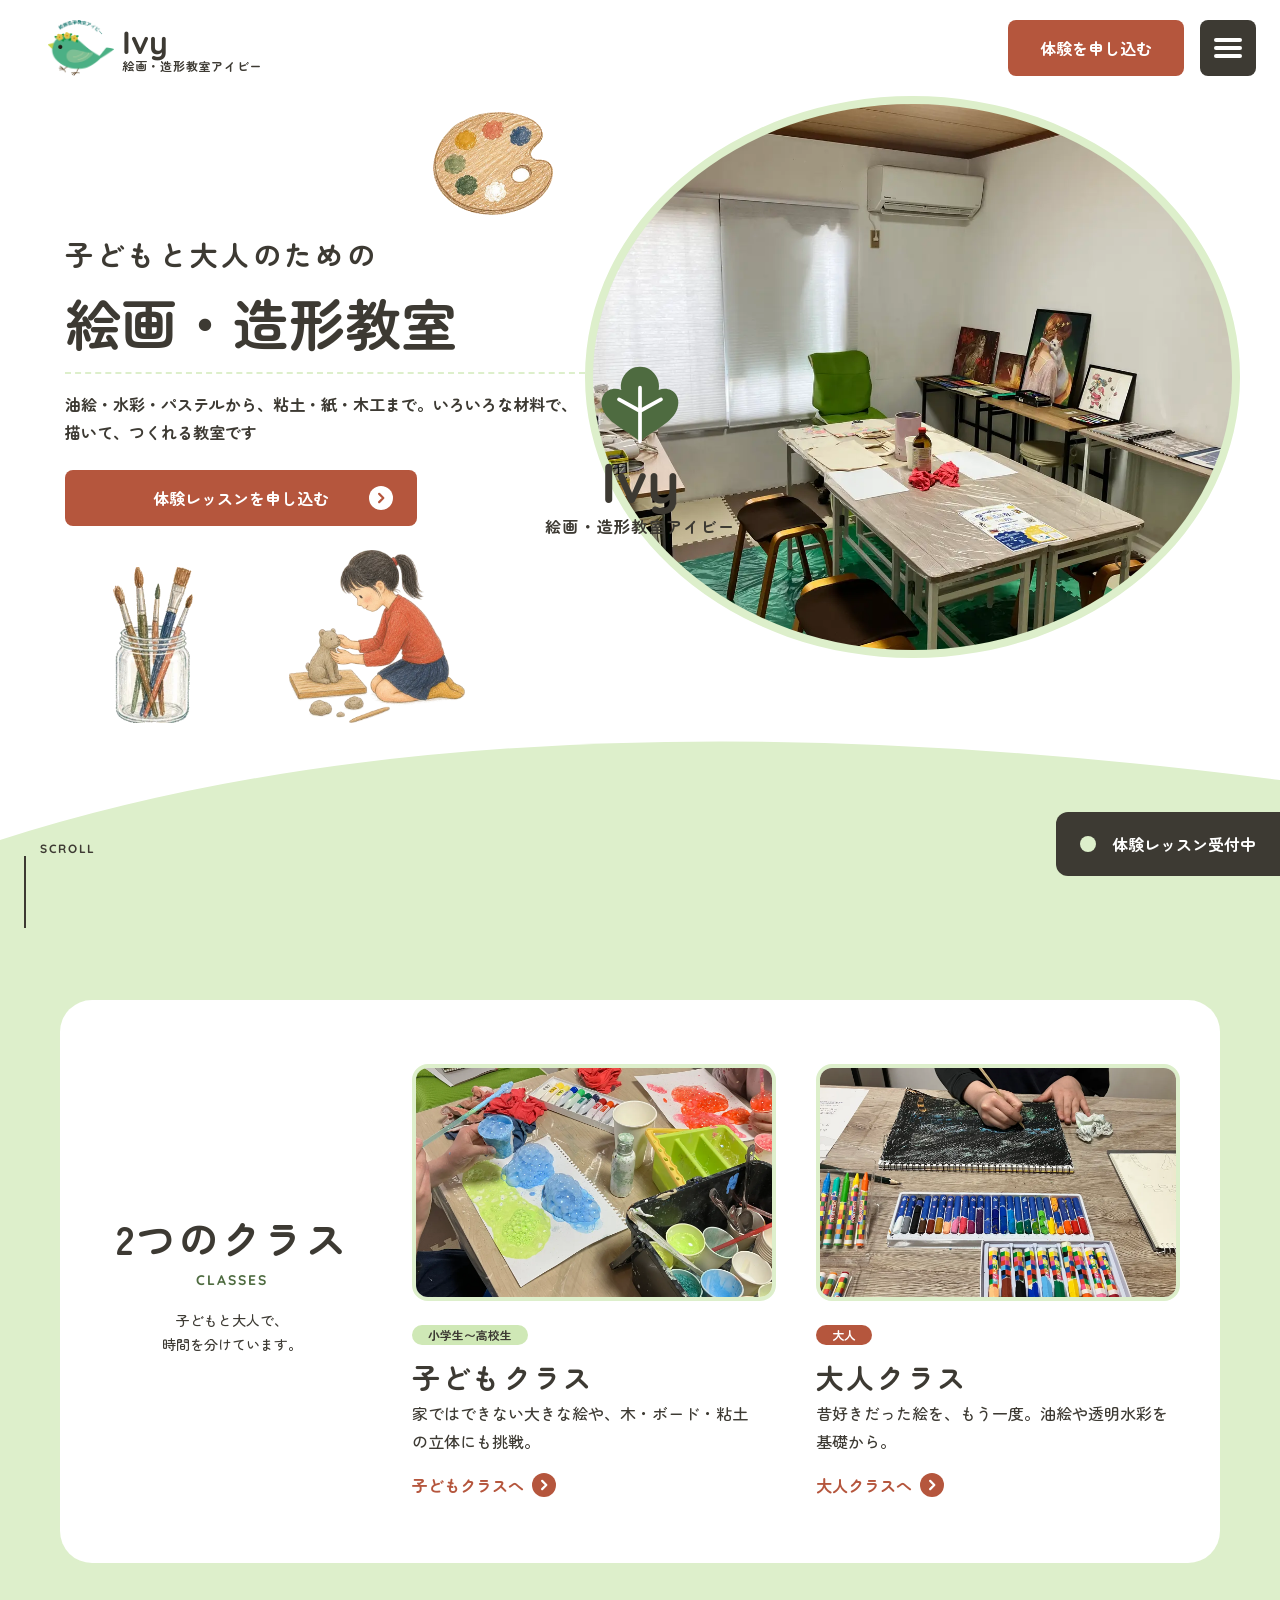
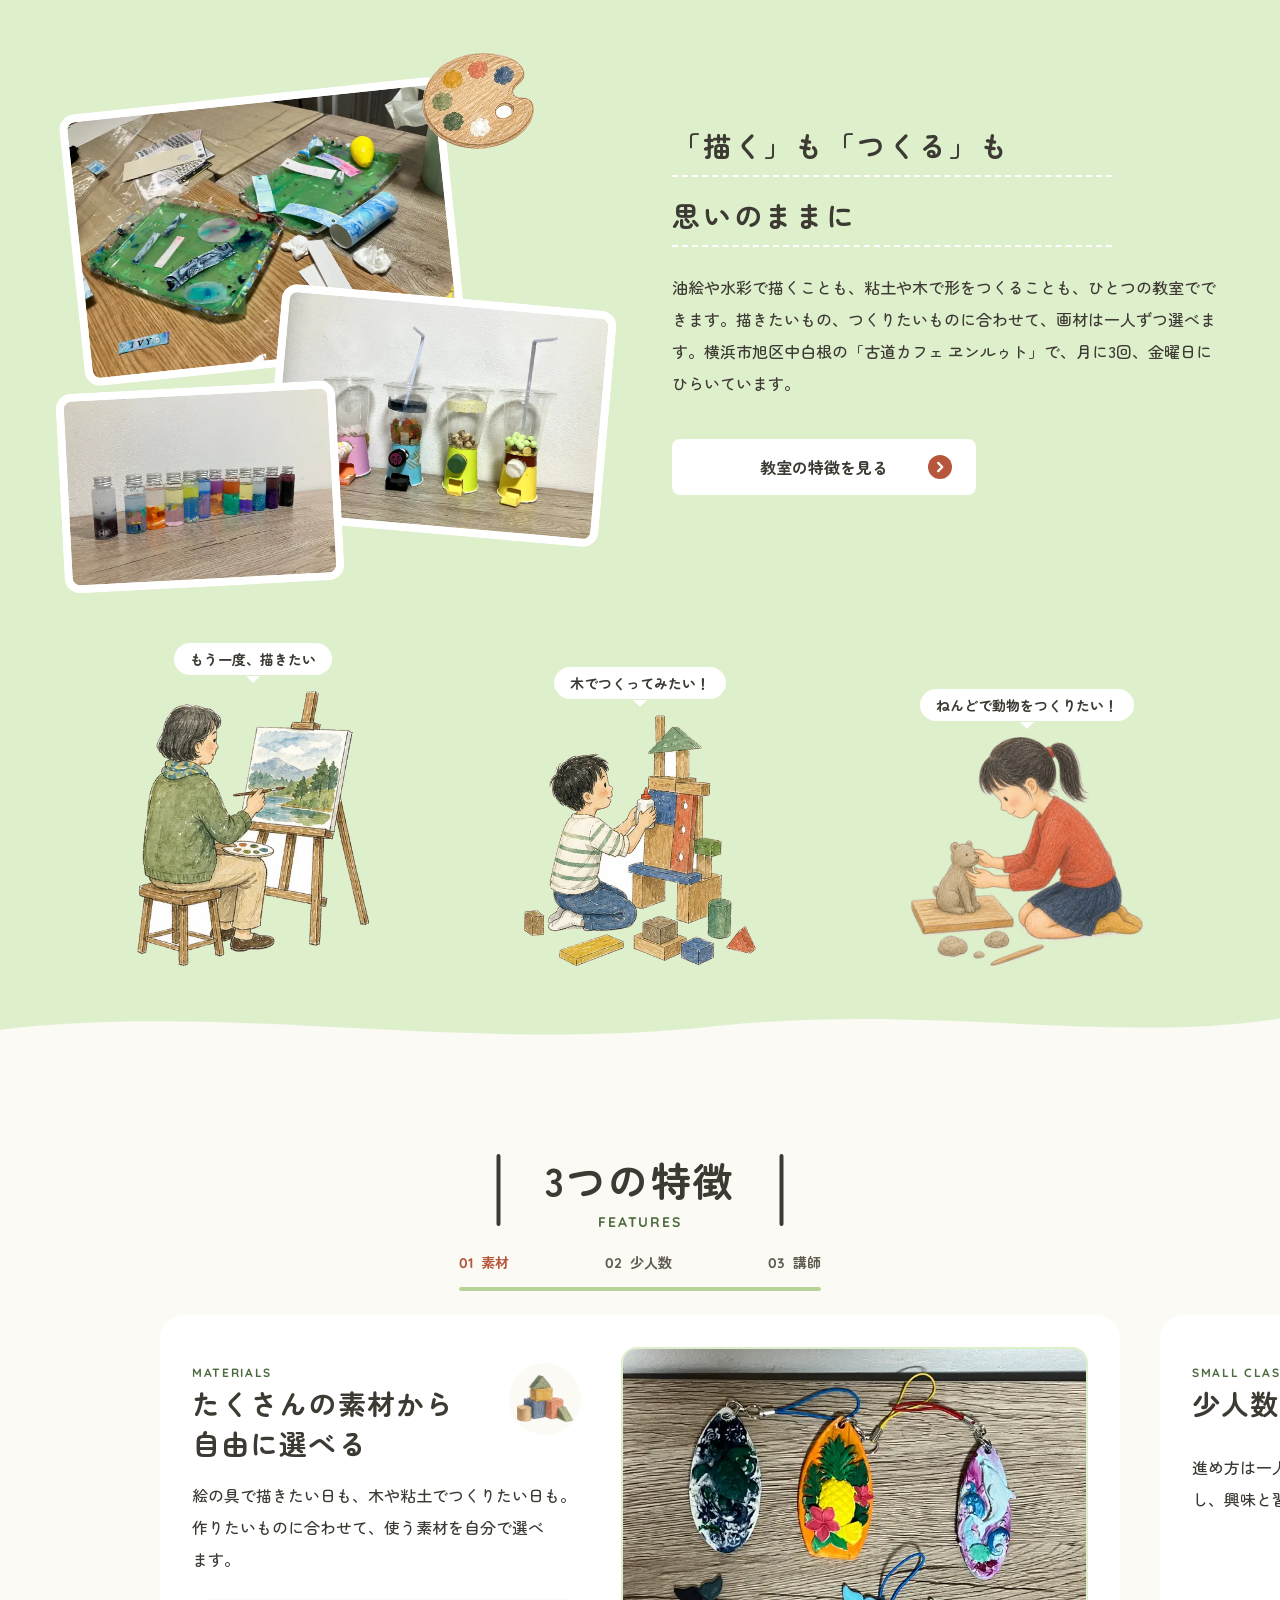
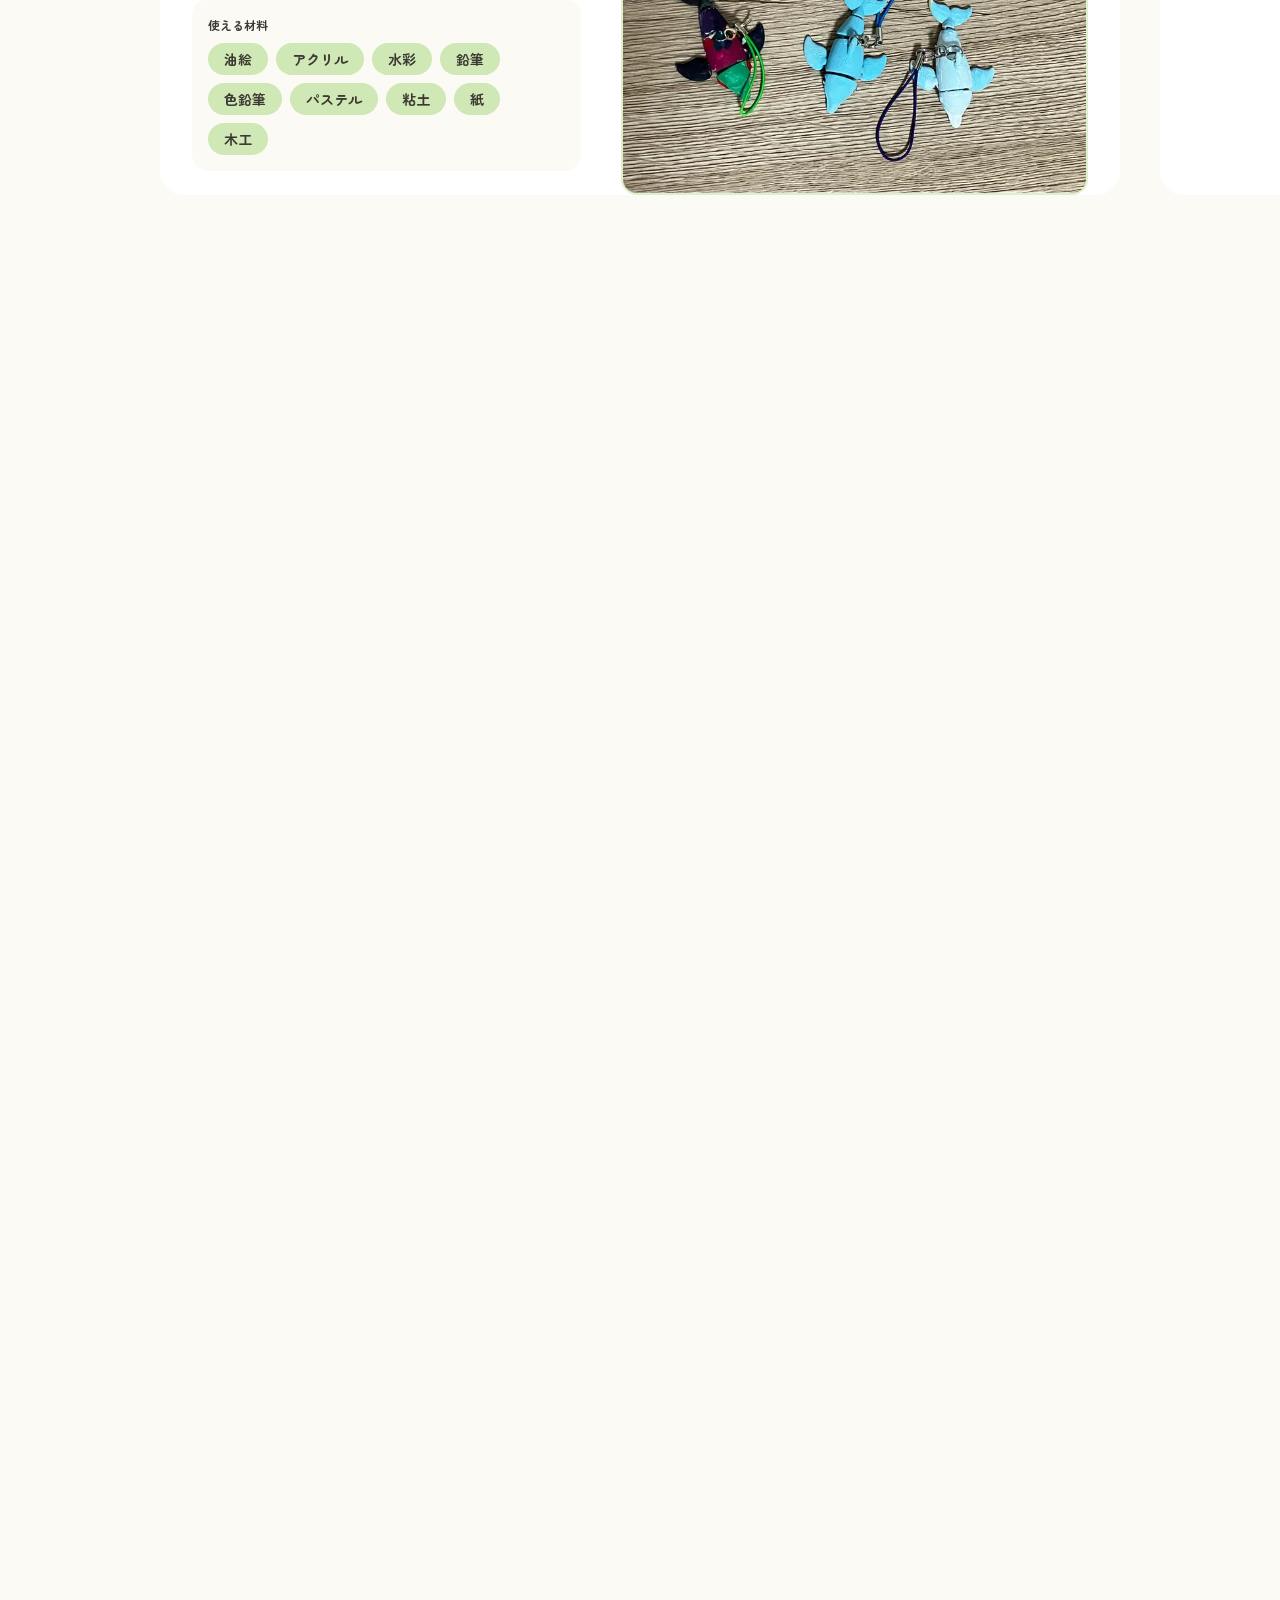
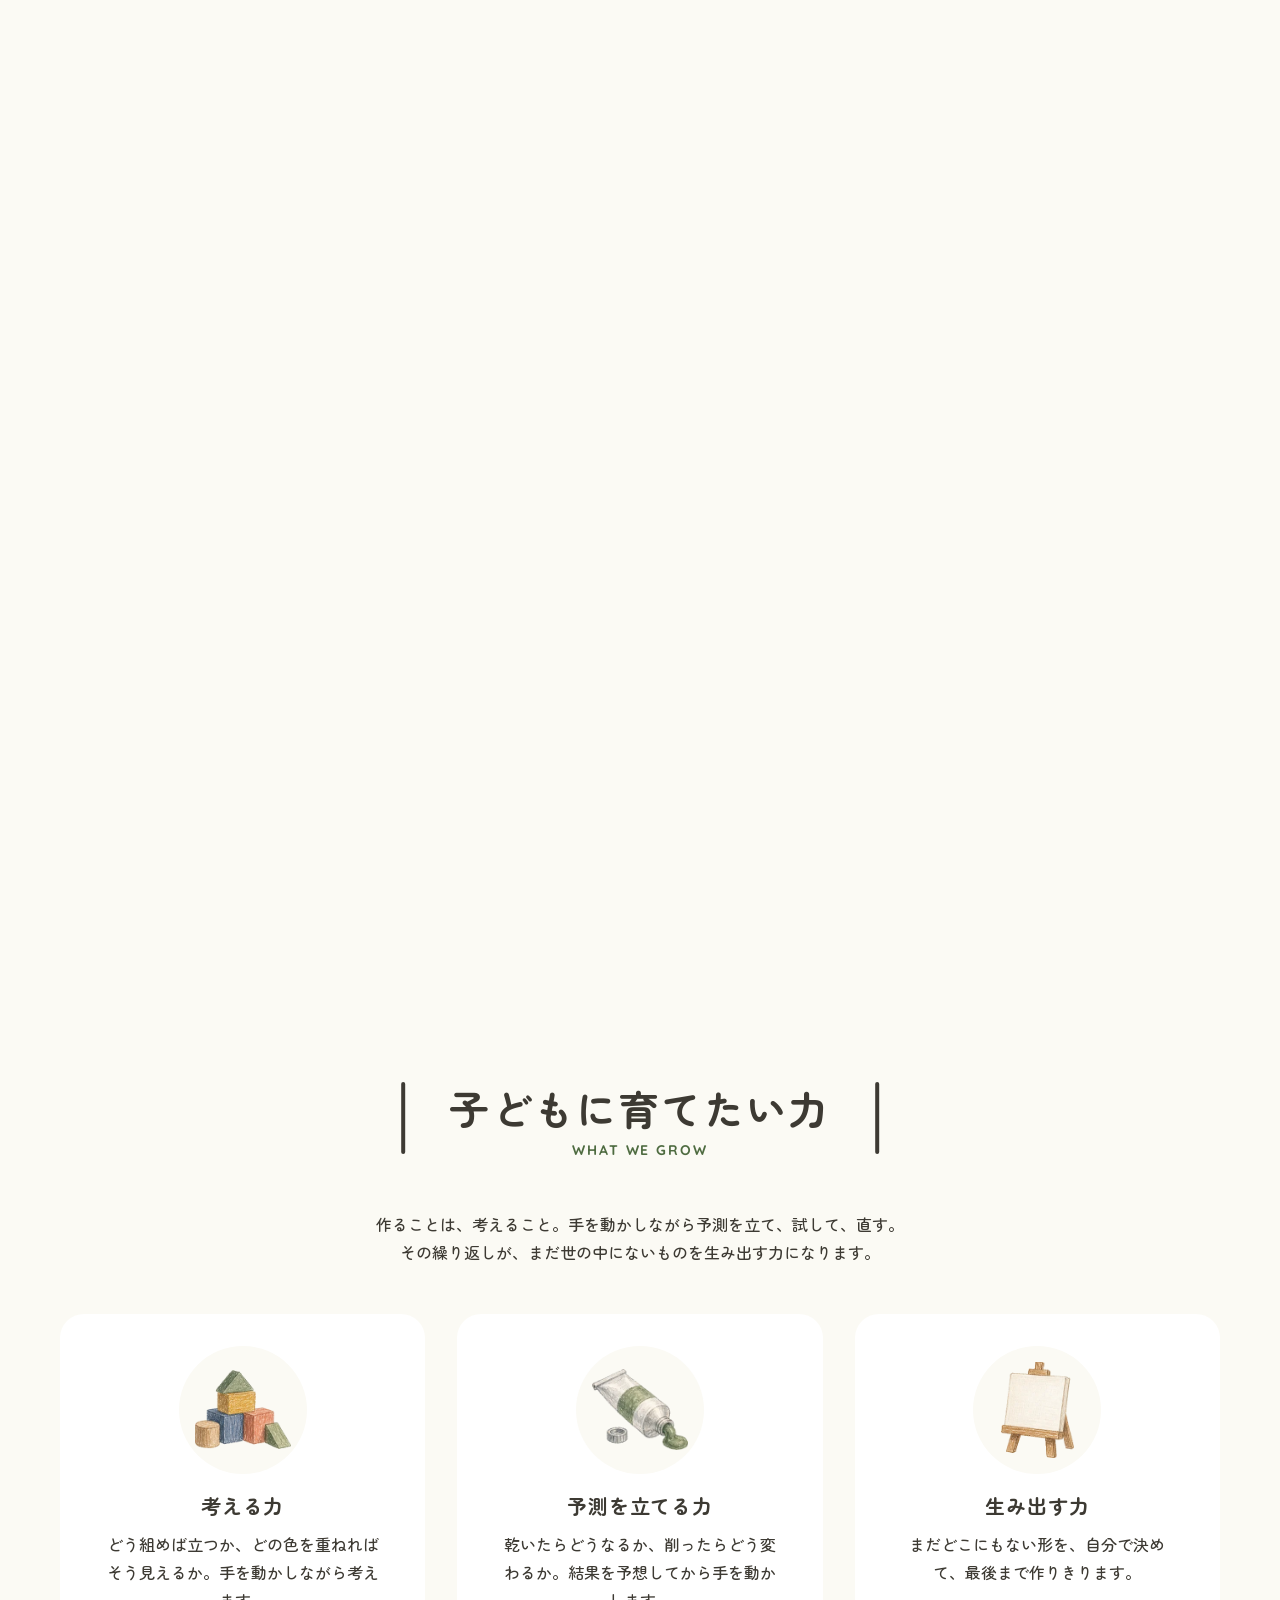
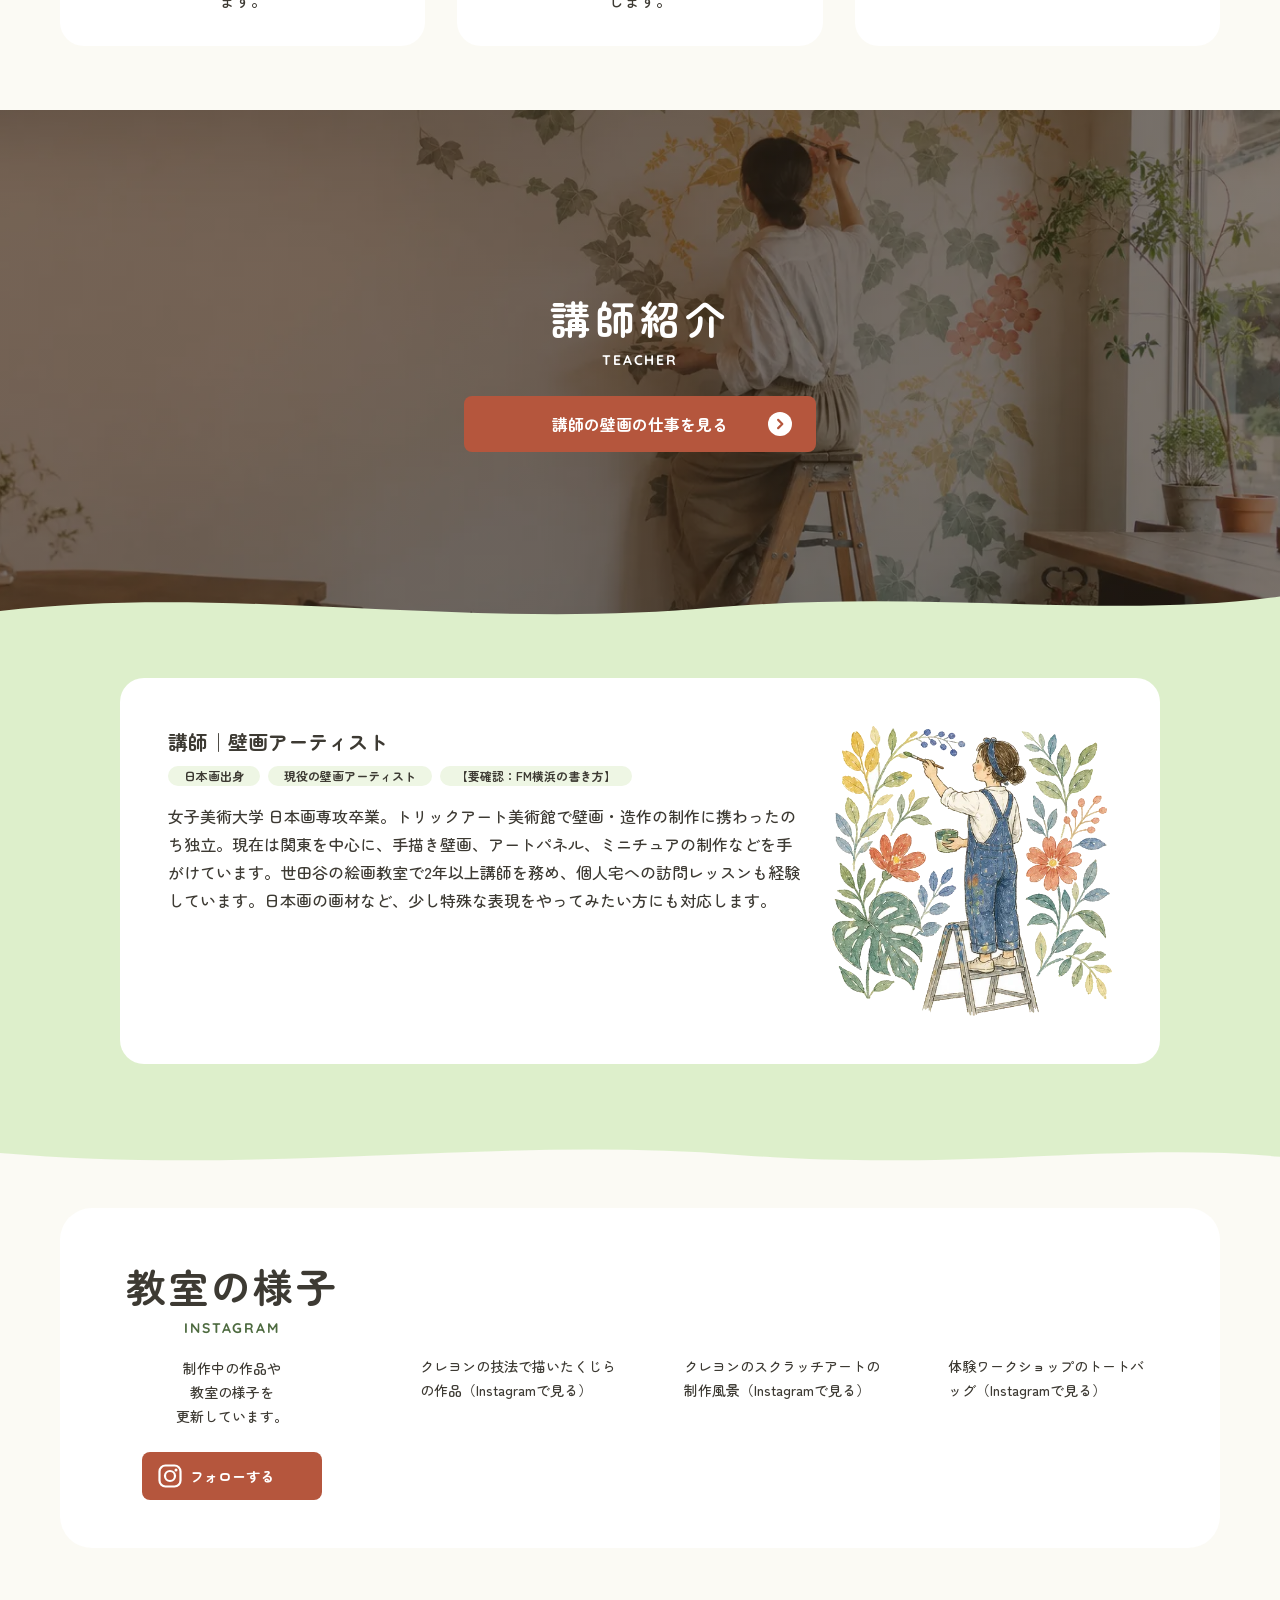
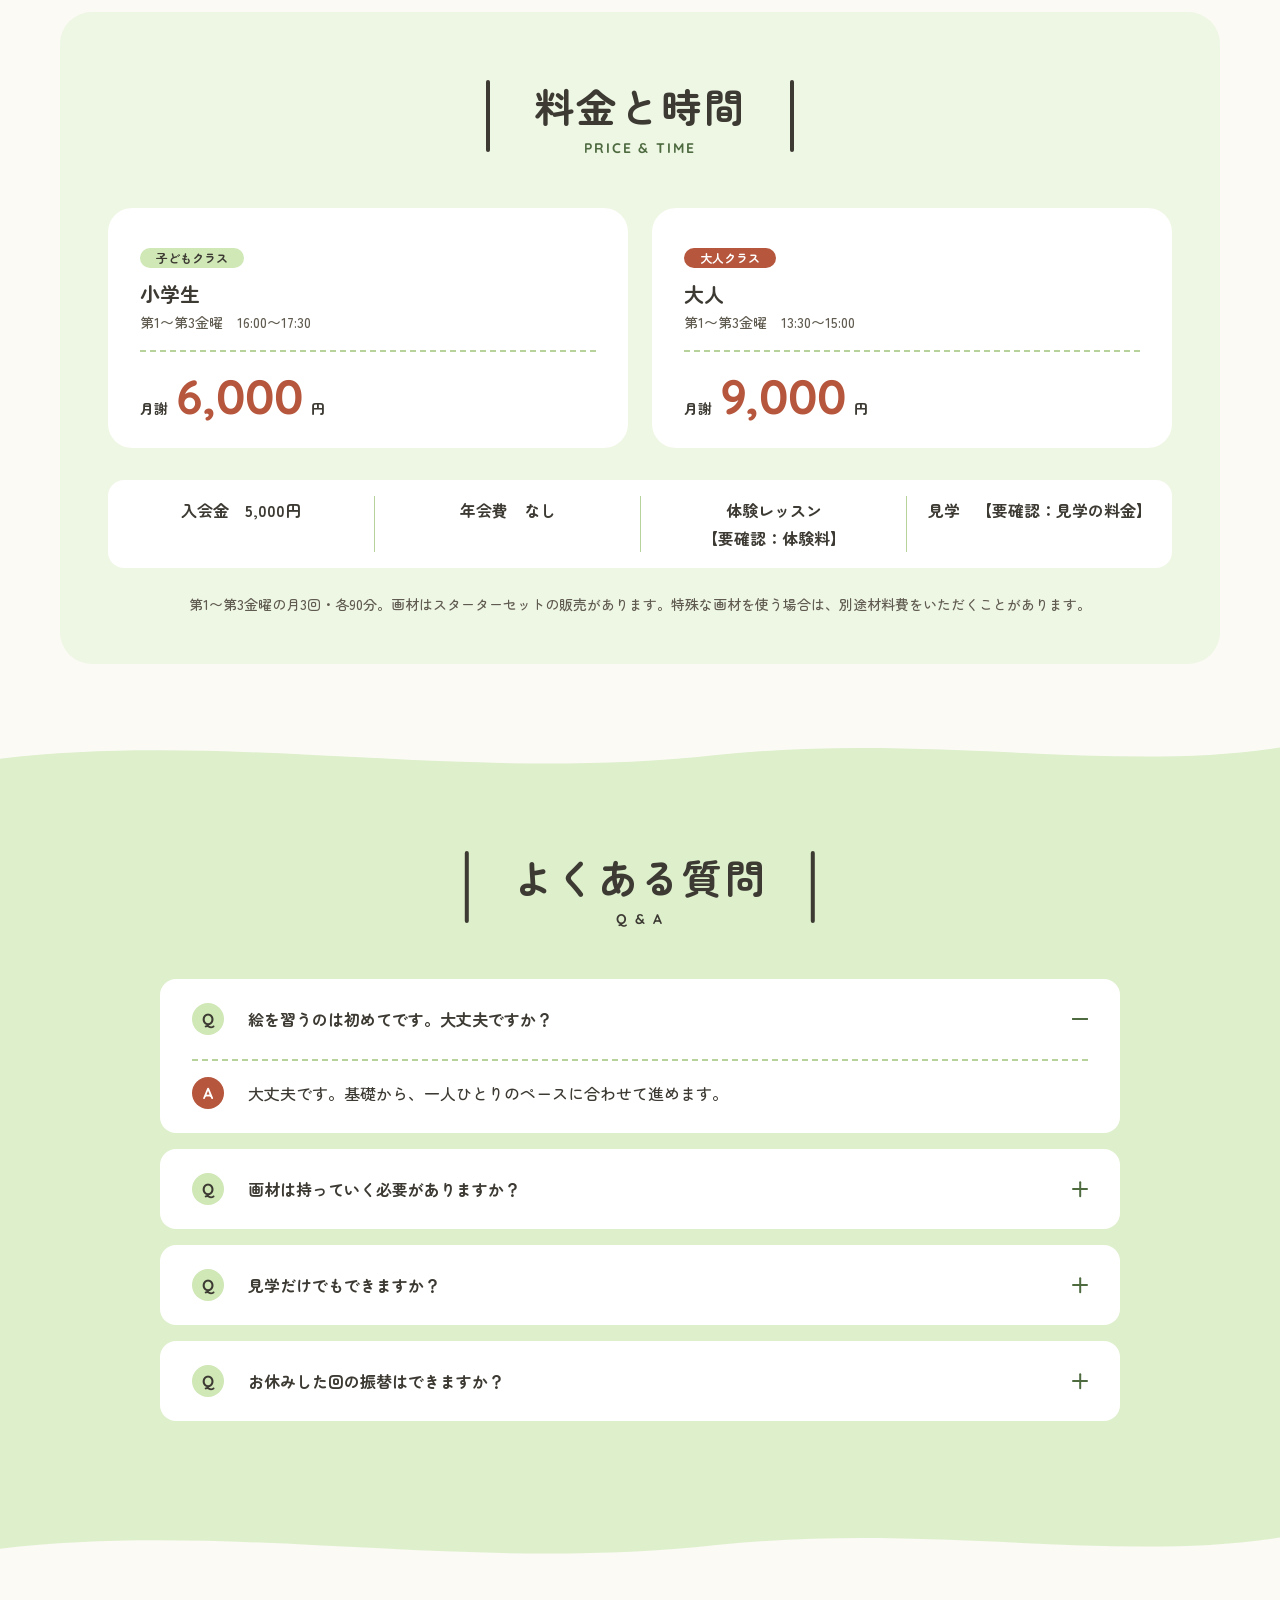
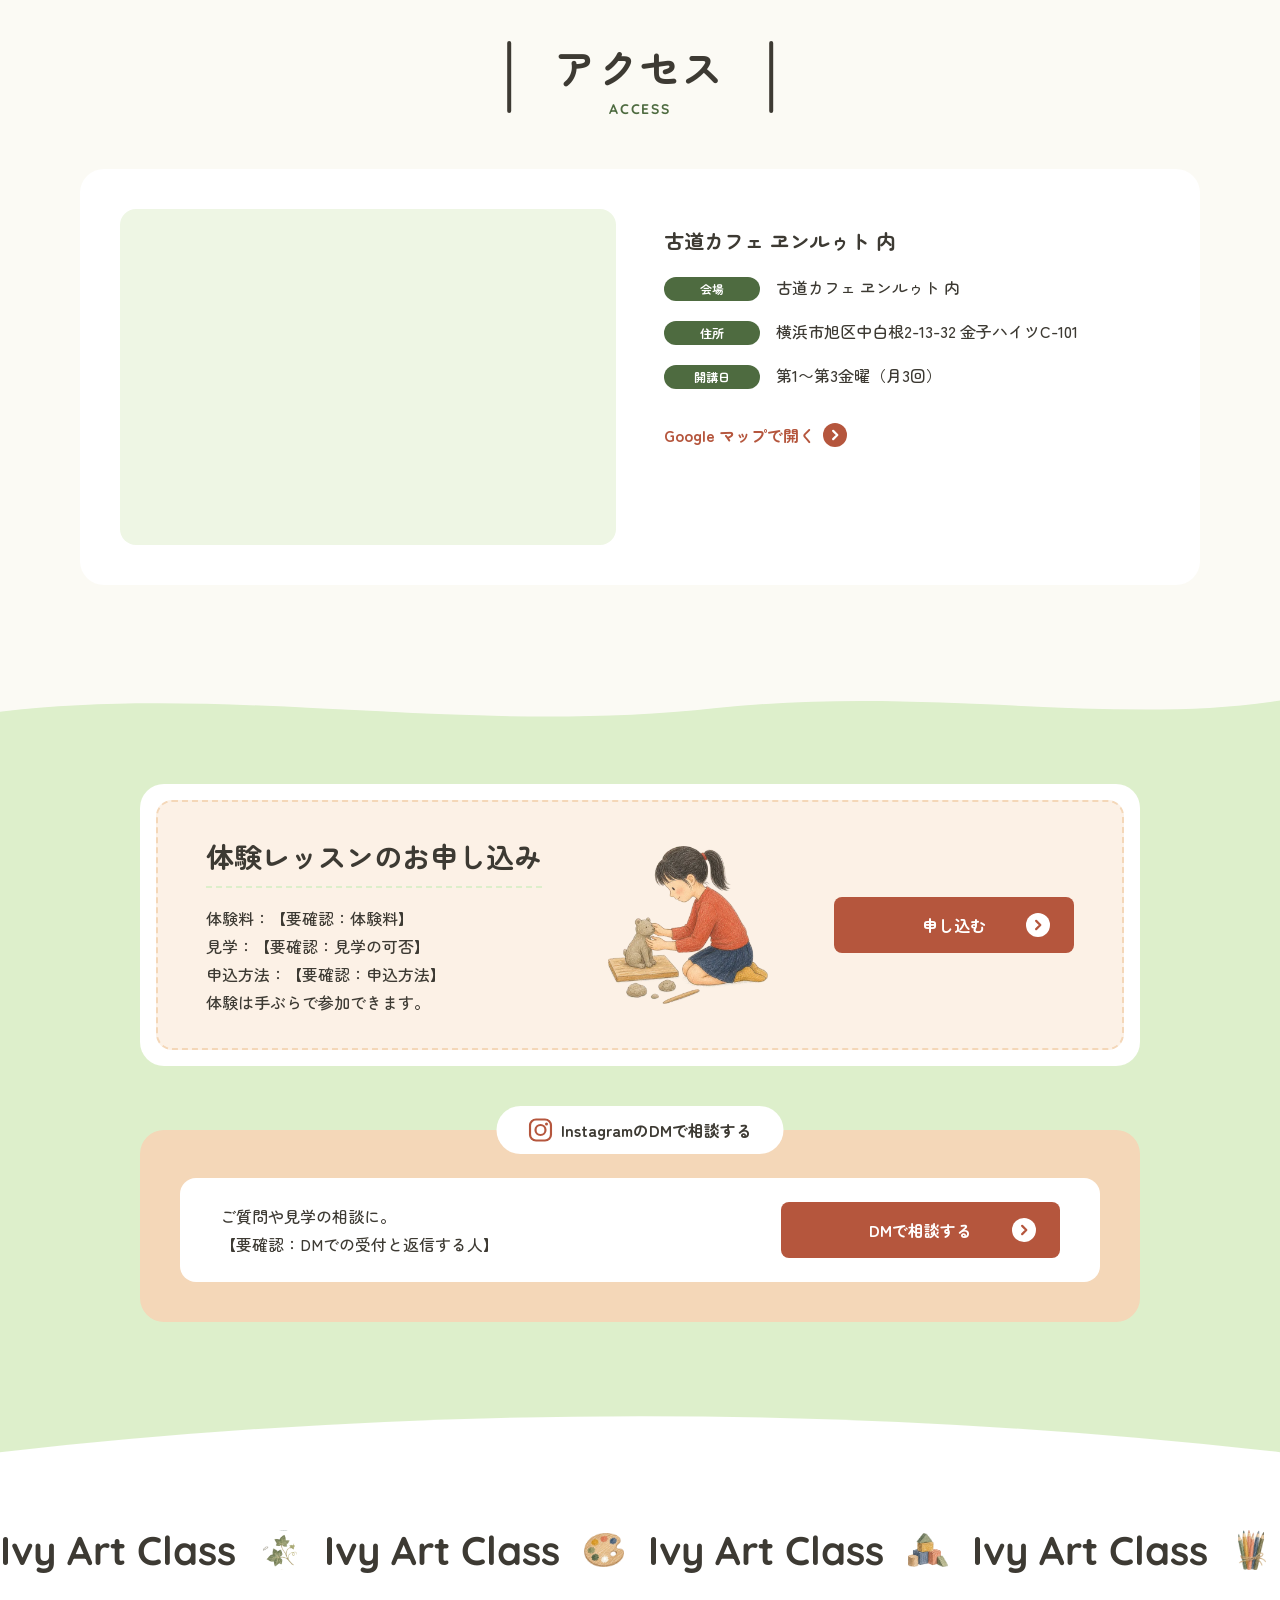
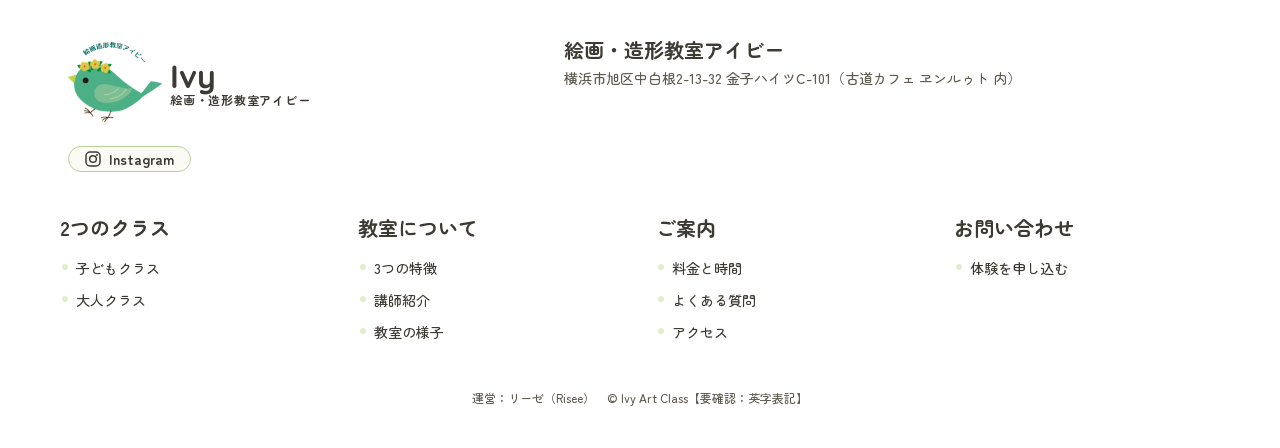
==== commit b7dcd404: "先方の写真とロゴを入れる（TOP・子ども・大人・体験ページ） Co-Authored-By: Claude Opus 5.5 <noreply@anthropic.com>" ====
--- a/index.html
+++ b/index.html
@@ -17,7 +17,7 @@
 <link rel="preconnect" href="https://fonts.googleapis.com">
 <link rel="preconnect" href="https://fonts.gstatic.com" crossorigin>
 <link href="https://fonts.googleapis.com/css2?family=Quicksand:wght@700&family=Zen+Maru+Gothic:wght@500;700&display=swap" rel="stylesheet">
-<link rel="stylesheet" href="assets/css/style.css?v=g7">
+<link rel="stylesheet" href="assets/css/style.css?v=g8">
 </head>
 <body>
 <script>
@@ -34,7 +34,7 @@
 
 <header class="hd" id="top">
   <a class="logo" href="#top" aria-label="絵画・造形教室アイビー トップへ">
-    <svg class="logo__leaf"><use href="#leaf"/></svg>
+    <img class="logo__mark" src="assets/img/logo.webp" alt="" width="283" height="240">
     <span class="logo__txt"><b>Ivy</b><small>絵画・造形教室アイビー</small></span>
   </a>
   <div class="hd__r">
@@ -71,10 +71,10 @@
   </div>
   <div class="hero__strip" aria-label="教室の写真">
     <div class="frame frame--a">
-      <img class="is-on" src="assets/img/classroom.webp" alt="窓辺の机で、大人と子どもが並んで絵を描いている教室の様子" width="1400" height="933">
-      <img src="assets/img/room-table.webp" alt="" width="1080" height="760">
-      <img src="assets/img/kids.webp" alt="" width="1100" height="733">
-      <img src="assets/img/adult.webp" alt="" width="1100" height="733">
+      <img class="is-on" src="assets/img/ph-lesson.webp" alt="教室の机で、子どもたちがトートバッグに絵を描いている様子" width="1400" height="1050">
+      <img src="assets/img/ph-room.webp" alt="" width="1400" height="1050">
+      <img src="assets/img/ph-tote.webp" alt="" width="1200" height="1313">
+      <img src="assets/img/ph-whale.webp" alt="" width="1200" height="1157">
     </div>
   </div>
   <div class="hero__scroll" aria-hidden="true"><span>SCROLL</span></div>
@@ -90,14 +90,14 @@
     </div>
     <div class="classes__list">
       <article class="class">
-        <div class="pl"><img src="assets/img/kids.webp" alt="粘土と木の板で立体をつくっている子どもの手元" width="430" height="280" loading="lazy"></div>
+        <div class="pl"><img src="assets/img/ph-bubble.webp" alt="ストローで泡の絵の具を吹いて描いている子どもの手元" width="430" height="280" loading="lazy"></div>
         <p class="tag tag--main">小学生〜高校生</p>
         <h3>子どもクラス</h3>
         <p>家ではできない大きな絵や、木・ボード・粘土の<span class="nw">立体にも挑戦。</span></p>
         <a class="go" href="kids/">子どもクラスへ<svg><use href="#arrow"/></svg></a>
       </article>
       <article class="class">
-        <div class="pl"><img src="assets/img/adult.webp" alt="窓辺の机で、水彩の風景を描いている大人の後ろ姿" width="430" height="280" loading="lazy"></div>
+        <div class="pl"><img src="assets/img/ph-scratch.webp" alt="黒く塗ったクレヨンを竹串でけずって描いている手元" width="430" height="280" loading="lazy"></div>
         <p class="tag tag--accent">大人</p>
         <h3>大人クラス</h3>
         <p>昔好きだった絵を、もう一度。油絵や透明水彩を基礎から。</p>
@@ -108,9 +108,9 @@
 
   <section class="hello">
     <div class="hello__photos">
-      <img src="assets/img/clay.webp" alt="粘土と木の素材" width="360" height="250" loading="lazy">
-      <img src="assets/img/adult2.webp" alt="水彩の風景画に筆を入れる大人の手元" width="320" height="220" loading="lazy">
-      <img src="assets/img/tools.webp" alt="教室で使う画材" width="260" height="180" loading="lazy">
+      <img src="assets/img/ph-resin.webp" alt="色を流してつくったプレートや粘土の作品" width="360" height="250" loading="lazy">
+      <img src="assets/img/ph-gacha.webp" alt="紙コップとカップでつくったお菓子のガチャガチャ" width="320" height="220" loading="lazy">
+      <img src="assets/img/ph-bottles.webp" alt="色の層を重ねてつくった小びんの作品" width="260" height="180" loading="lazy">
       <img class="hello__deco" src="assets/img/ic-palette.webp" alt="" width="110" height="76" loading="lazy">
     </div>
     <div class="hello__txt">
@@ -137,12 +137,12 @@
         <div class="card__top"><div><p class="en">MATERIALS</p><h3>たくさんの素材から<br>自由に選べる</h3></div><span class="ic"><img src="assets/img/ic-blocks.webp" alt="" width="64" height="64" loading="lazy"></span></div>
         <p>絵の具で描きたい日も、木や粘土でつくりたい日も。作りたいものに合わせて、使う素材を自分で選べます。</p>
         <div class="mats"><p class="mats__label">使える材料</p><ul><li>油絵</li><li>アクリル</li><li>水彩</li><li>鉛筆</li><li>色鉛筆</li><li>パステル</li><li>粘土</li><li>紙</li><li>木工</li></ul></div>
-        <img class="card__ph" src="assets/img/materials.webp" alt="油絵、デッサン、粘土、木工の作例" width="364" height="290" loading="lazy">
+        <img class="card__ph" src="assets/img/ph-straps.webp" alt="色をぬって仕上げたサーフボードやイルカのストラップ" width="364" height="290" loading="lazy">
       </article>
       <article class="card">
         <div class="card__top"><div><p class="en">SMALL CLASS</p><h3>少人数で一人ずつ</h3></div><span class="ic"><img src="assets/img/ic-palette.webp" alt="" width="64" height="64" loading="lazy"></span></div>
         <p>進め方は一人ひとり違っていい。自由課題にも対応し、興味と習熟度に合わせて教えます。</p>
-        <img class="card__ph" src="assets/img/table.webp" alt="制作の途中の机の上" width="364" height="290" loading="lazy">
+        <img class="card__ph" src="assets/img/ph-table.webp" alt="制作の準備をした教室の机" width="364" height="290" loading="lazy">
       </article>
       <article class="card">
         <div class="card__top"><div><p class="en">ARTIST</p><h3>現役の壁画作家が教える</h3></div><span class="ic"><img src="assets/img/ic-brushes.webp" alt="" width="64" height="64" loading="lazy"></span></div>
@@ -277,7 +277,7 @@
   </div></div>
   <div class="ft__main">
     <div class="ft__brand">
-      <a class="logo" href="#top"><svg class="logo__leaf"><use href="#leaf"/></svg><span class="logo__txt"><b>Ivy</b><small>絵画・造形教室アイビー</small></span></a>
+      <a class="logo" href="#top"><img class="logo__mark" src="assets/img/logo.webp" alt="" width="283" height="240"><span class="logo__txt"><b>Ivy</b><small>絵画・造形教室アイビー</small></span></a>
       <a class="ft__insta" href="https://www.instagram.com/painting.art.class/" target="_blank" rel="noopener"><svg><use href="#insta"/></svg>Instagram</a>
     </div>
     <div class="ft__addr">
--- a/assets/css/style.css
+++ b/assets/css/style.css
@@ -414,3 +414,8 @@
 /* 文字を16pxにしたので、最後の1〜2文字だけが次の行に落ちないようにする */
 p,summary,h1,h2,h3,dd,li{text-wrap:pretty}
 .faq summary{text-wrap:balance}
+
+/* 先方のロゴ（小鳥）。2026-11-22 葉のアイコンから差し替え */
+.logo__mark{width:auto;height:56px;flex:none}
+.ft__brand .logo__mark{height:80px}
+@media (max-width:767px){.logo__mark{height:48px}.ft__brand .logo__mark{height:64px}}
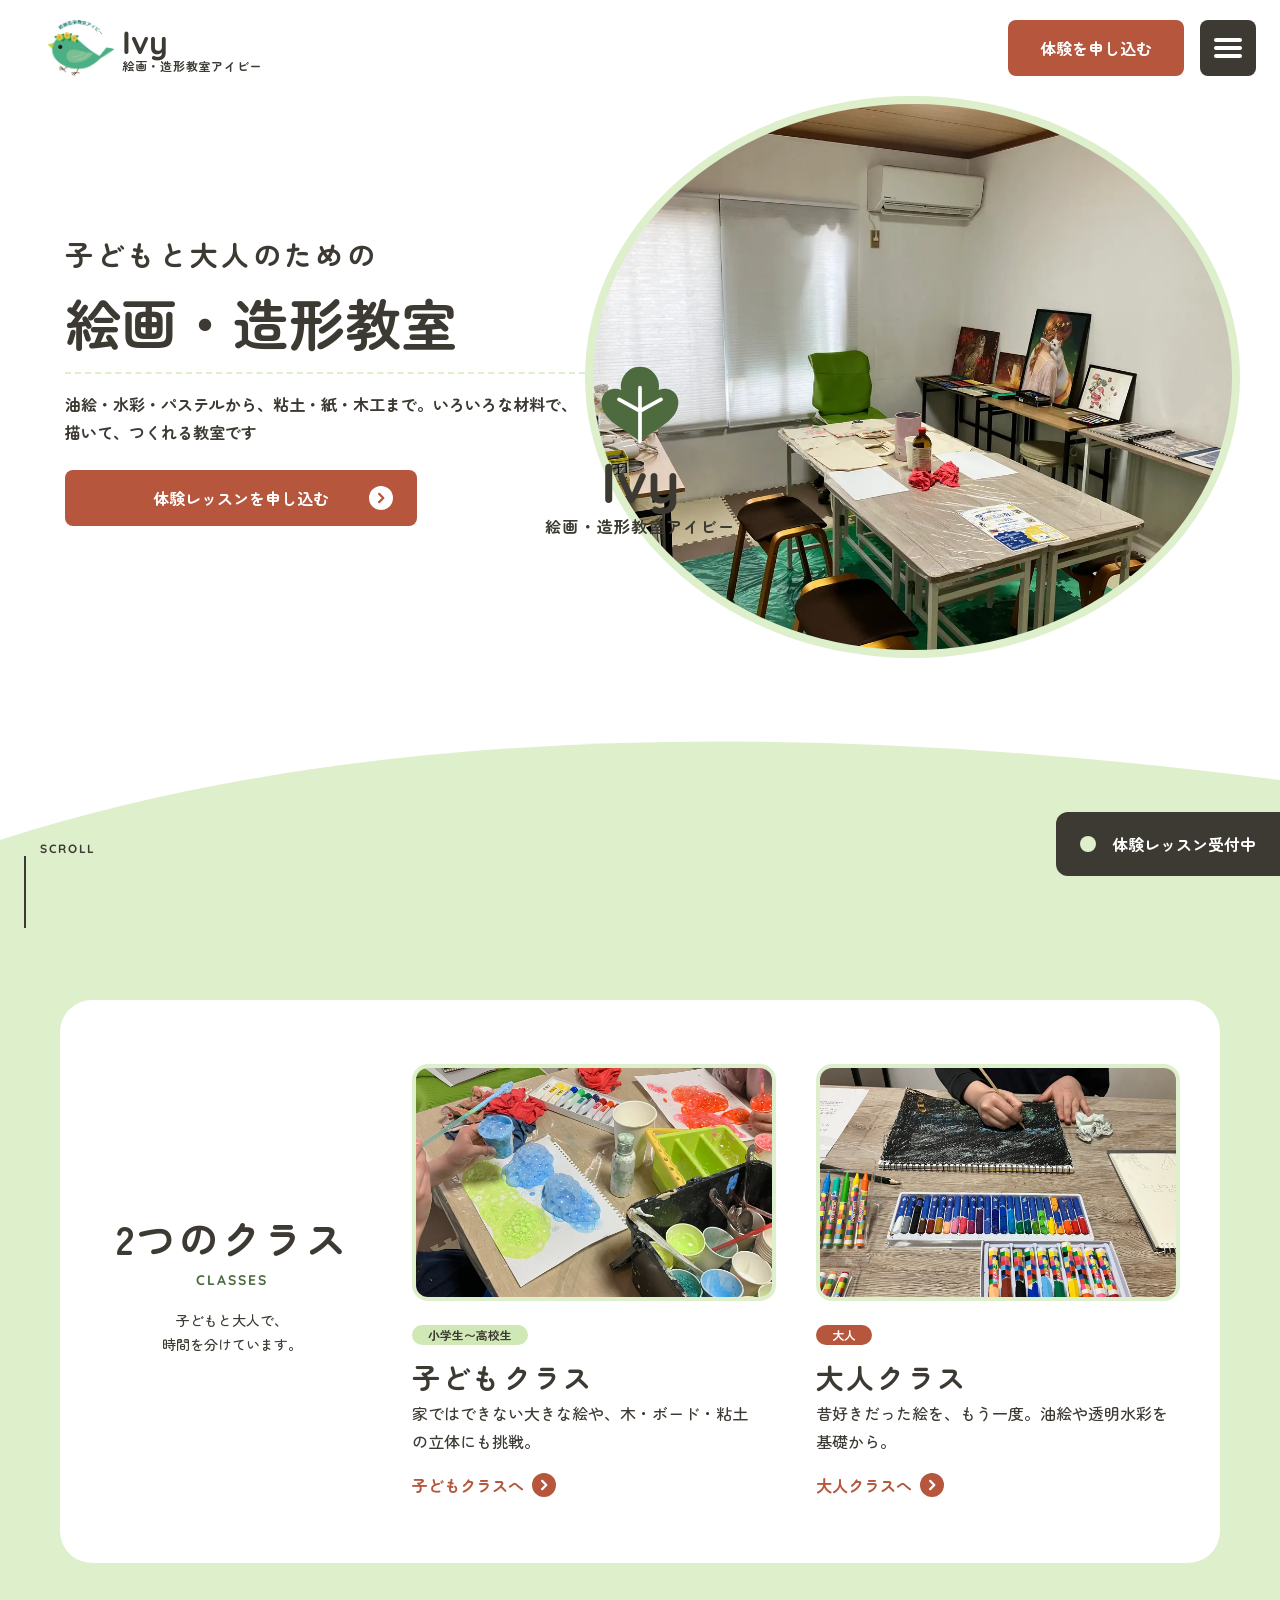
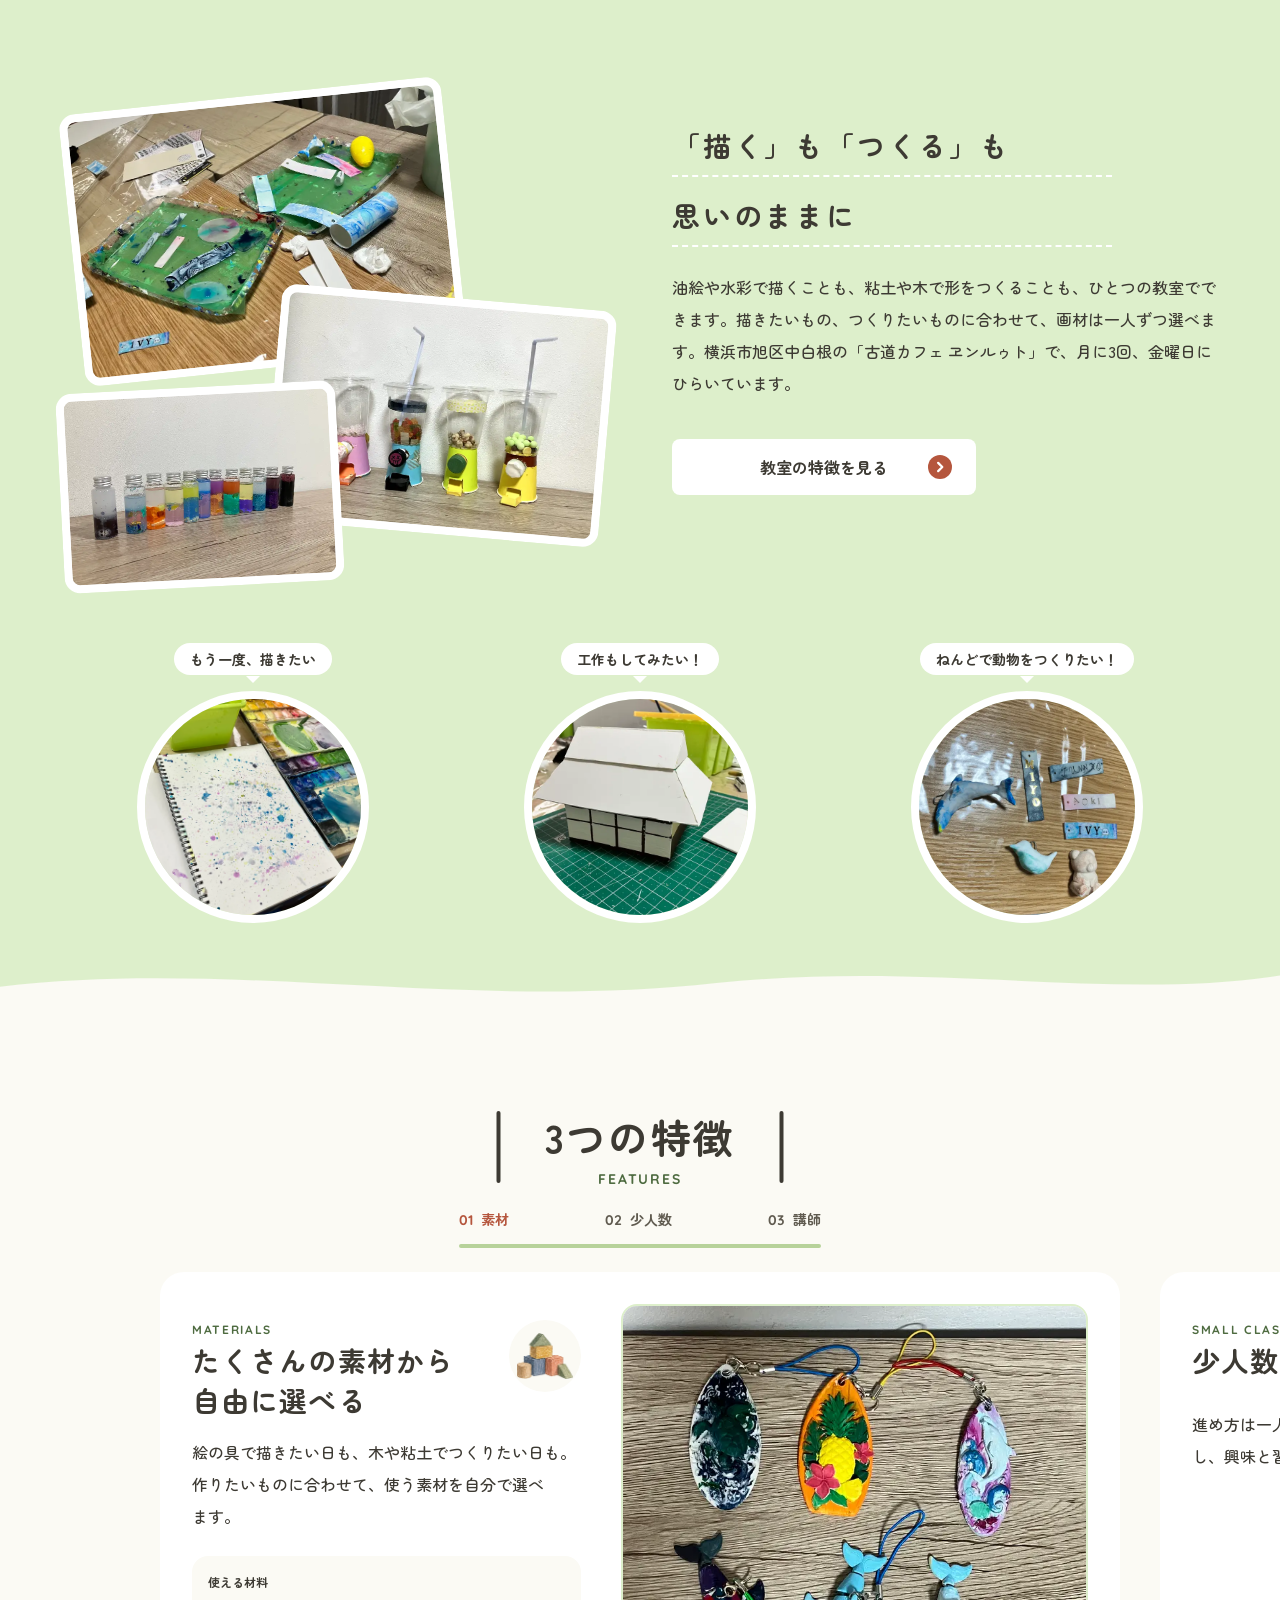
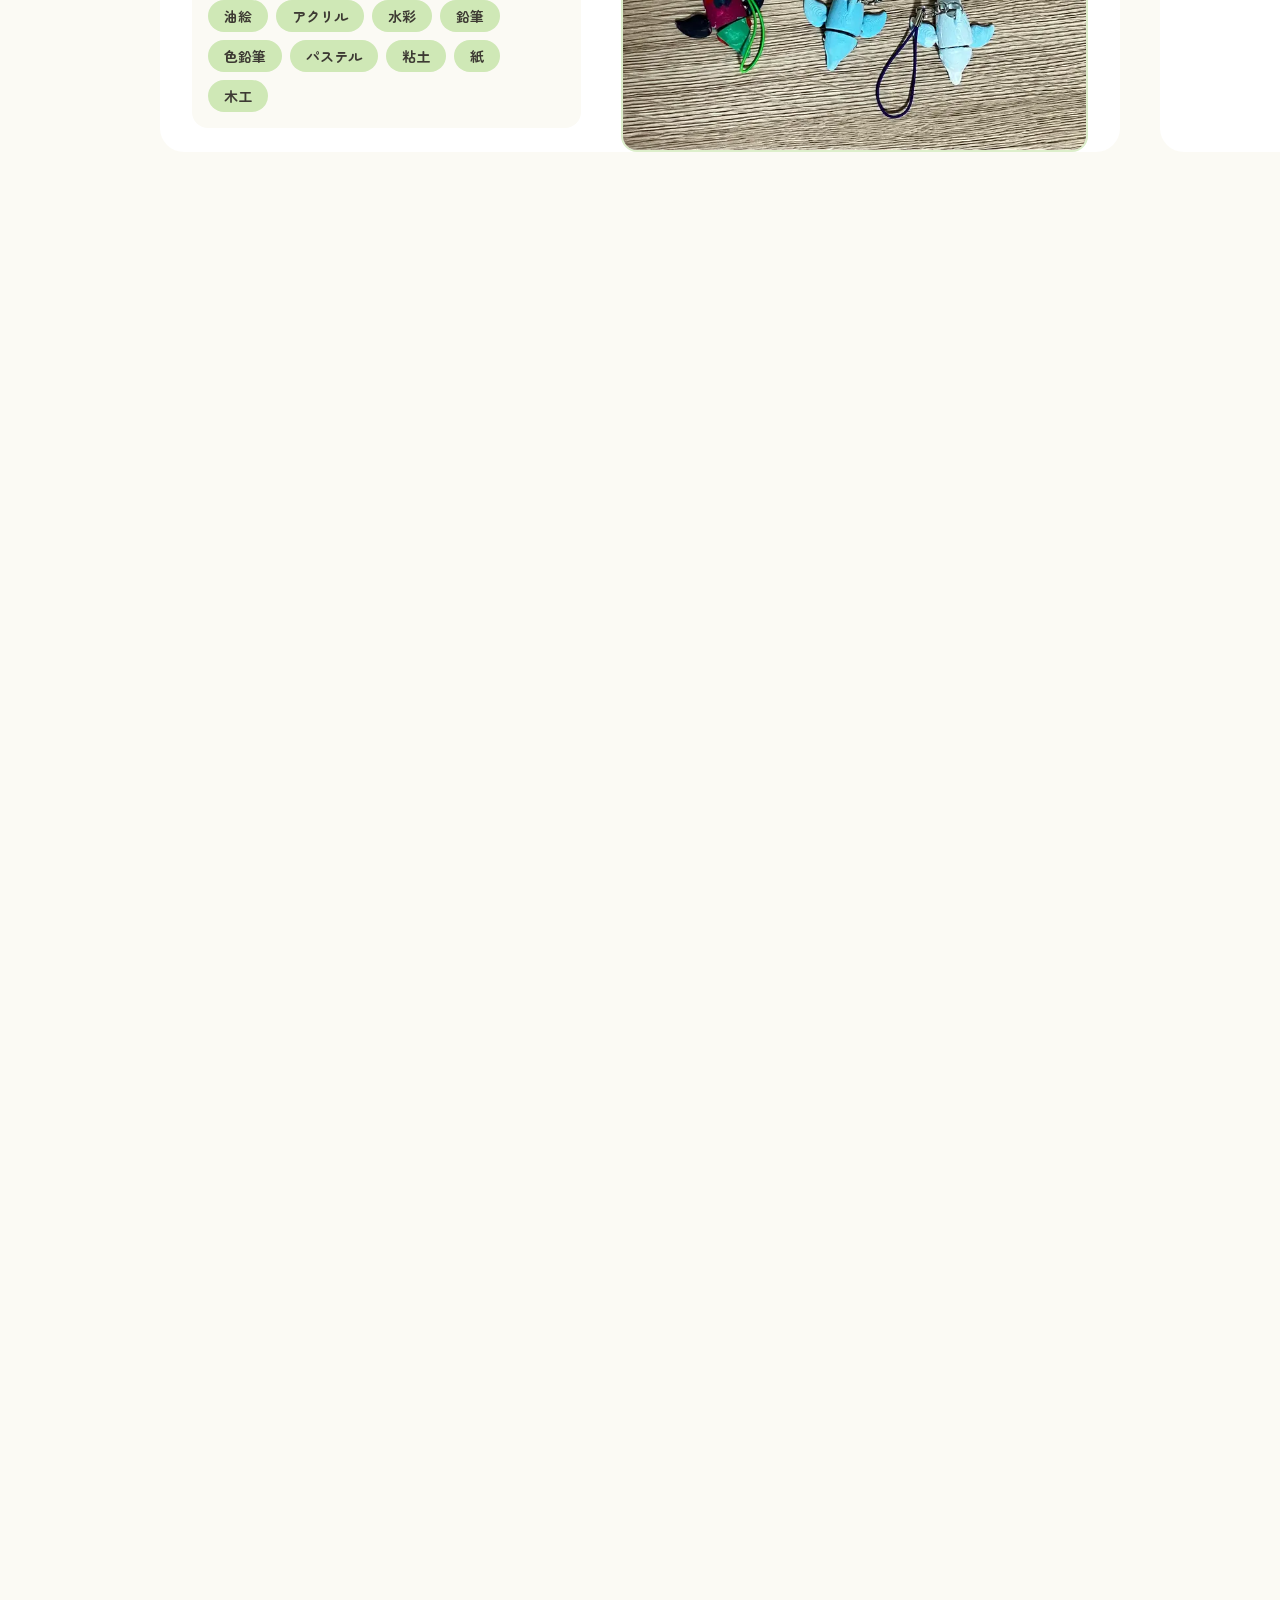
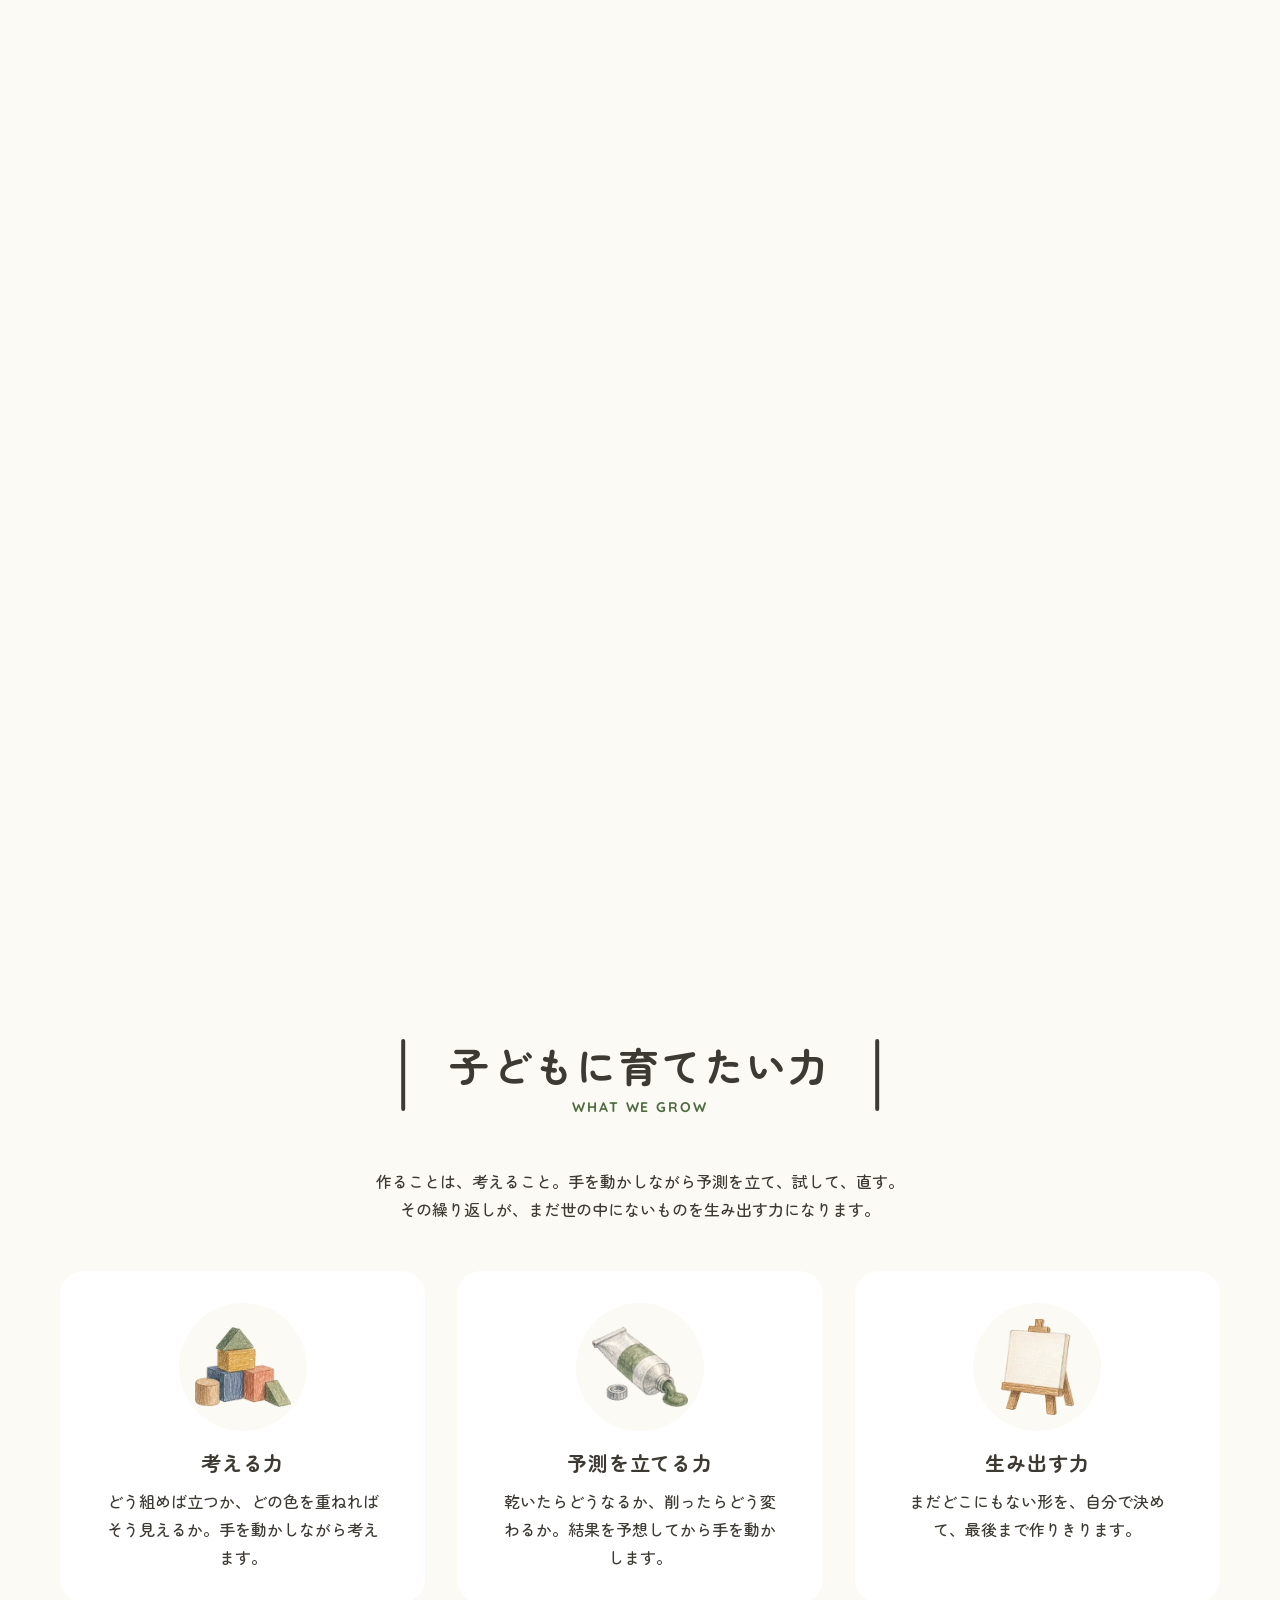
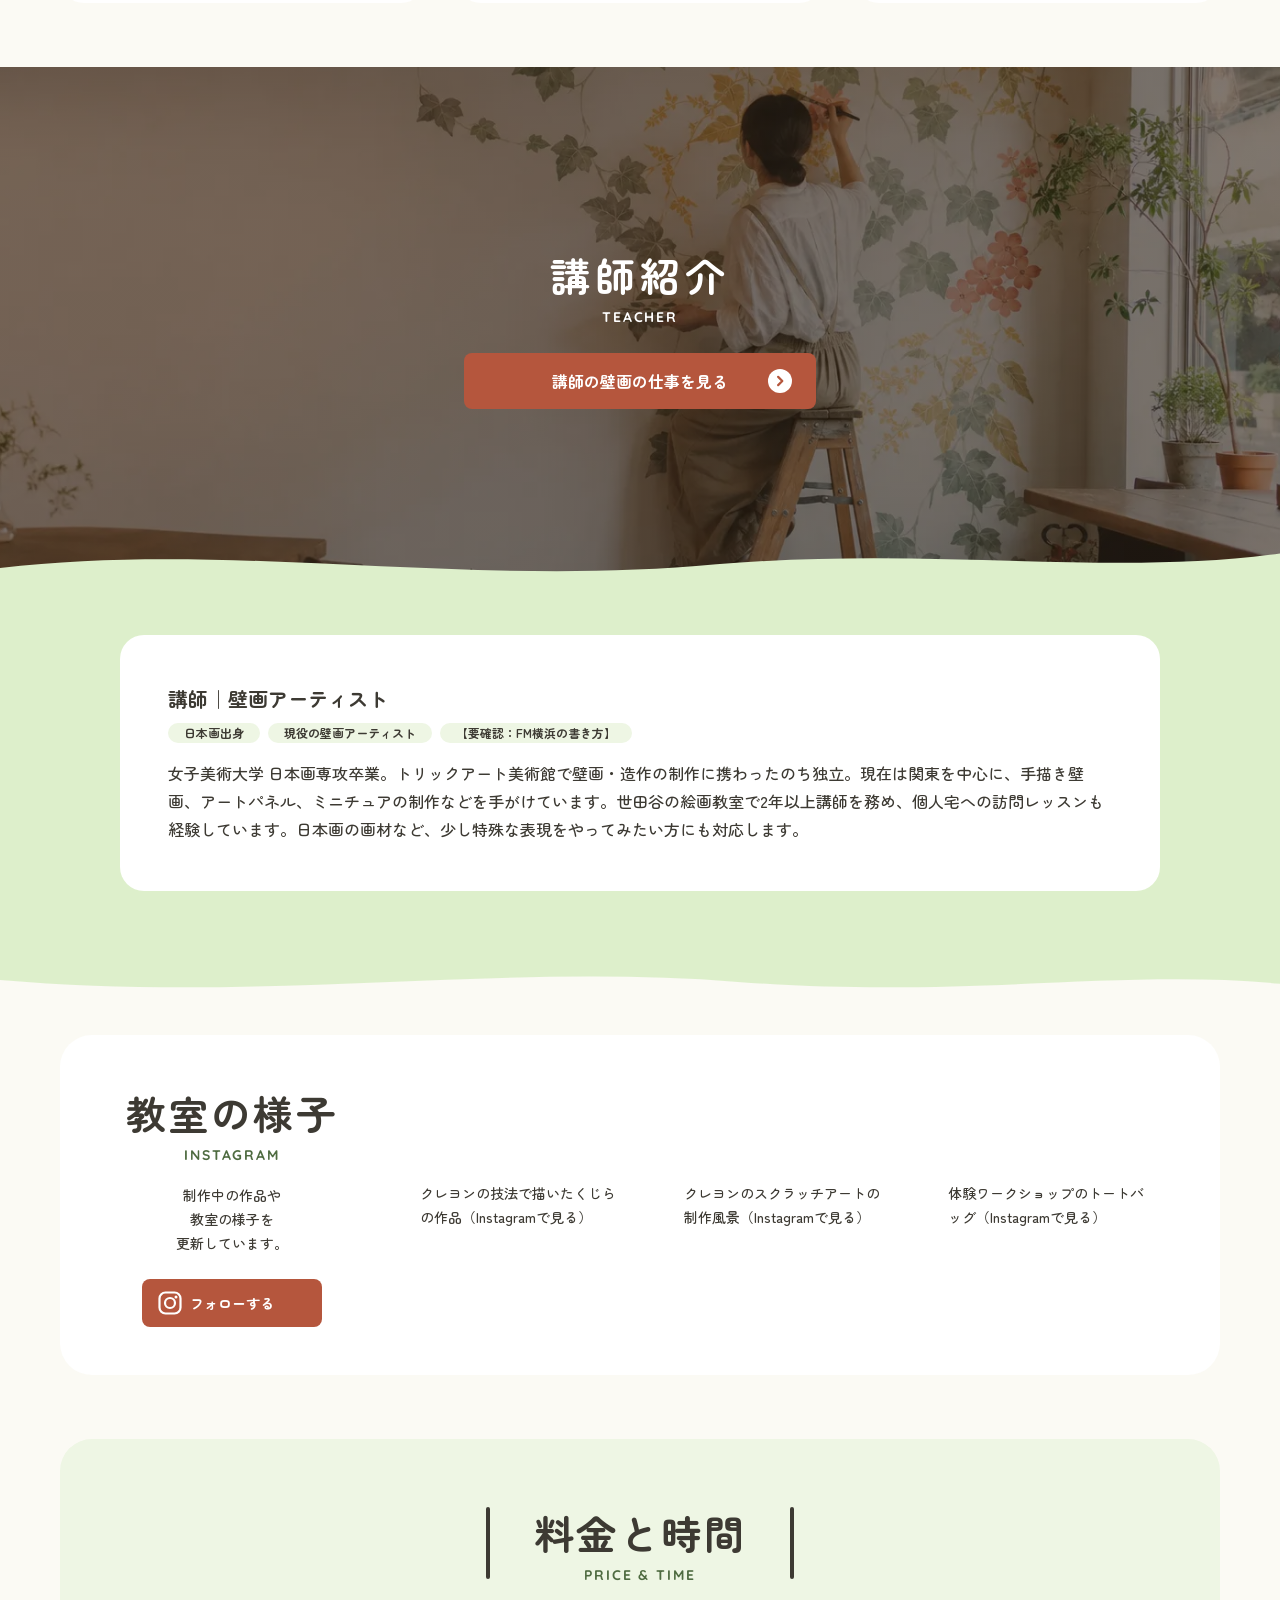
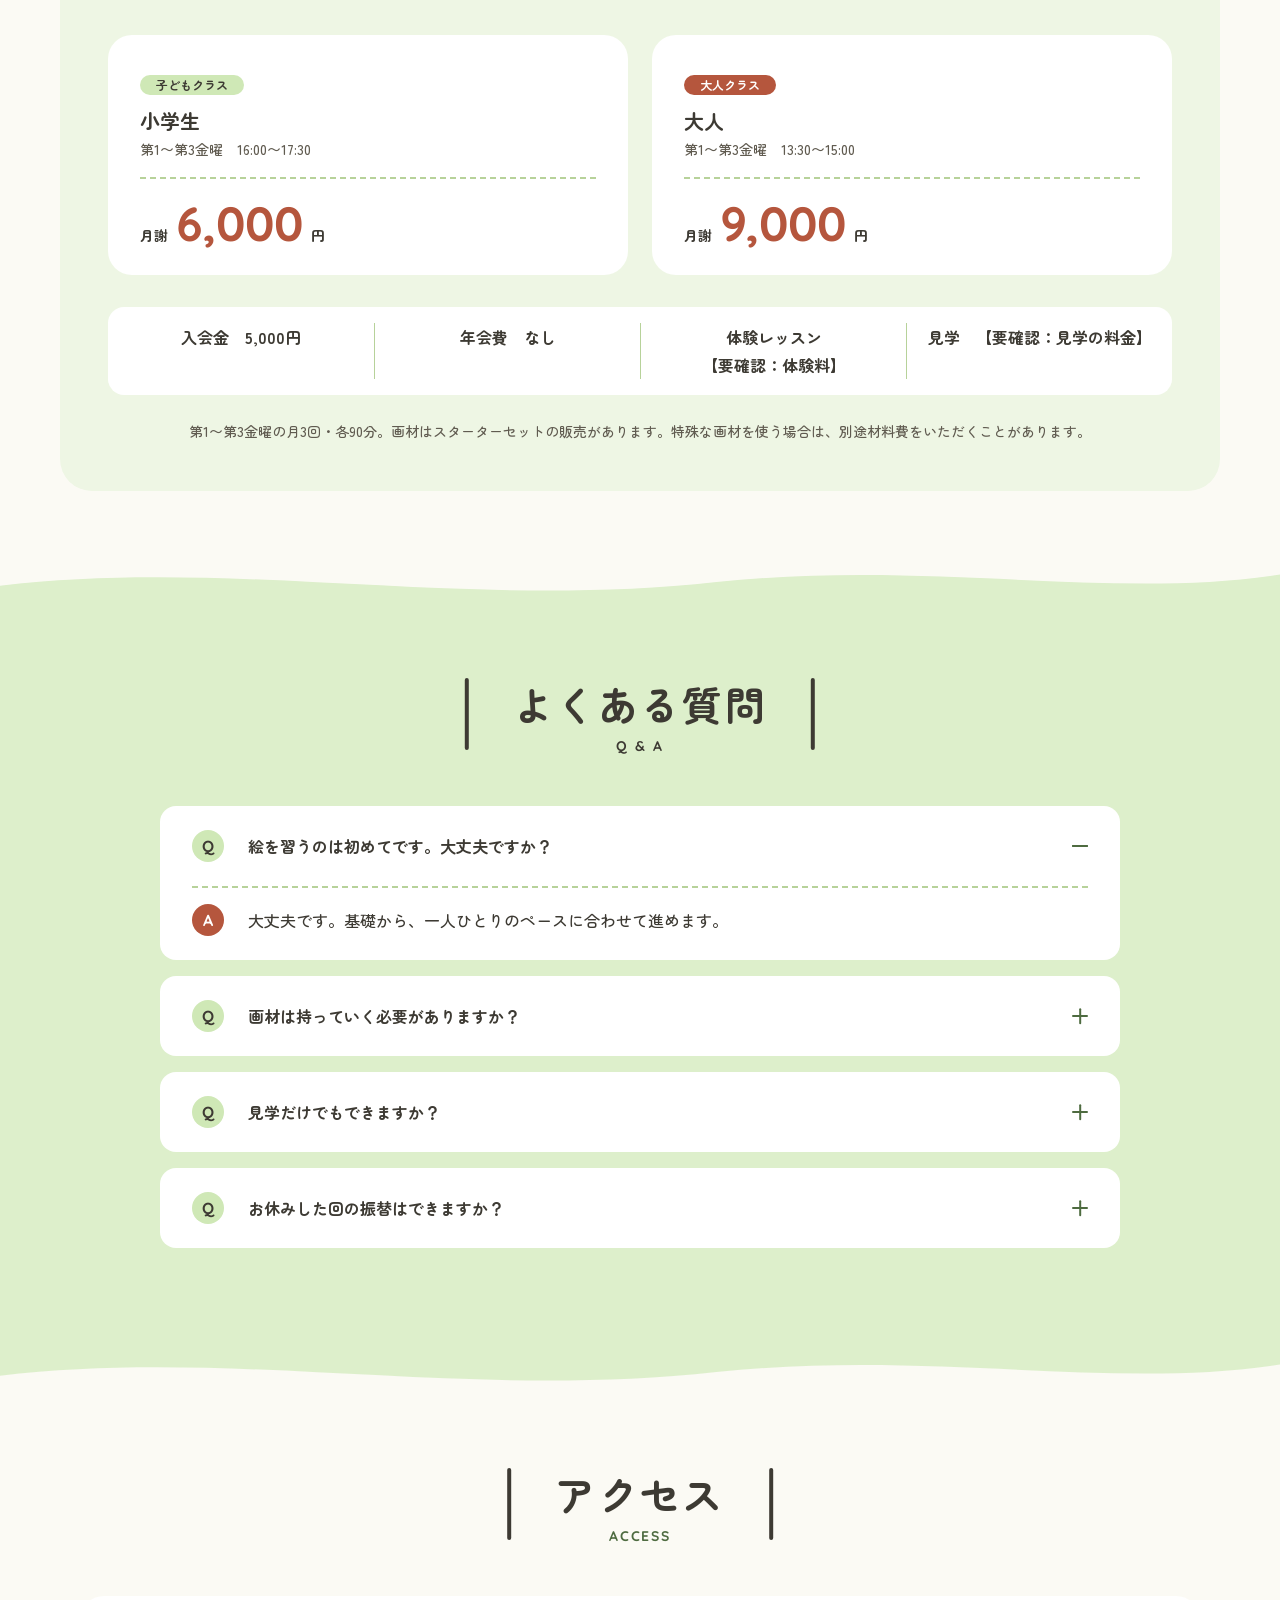
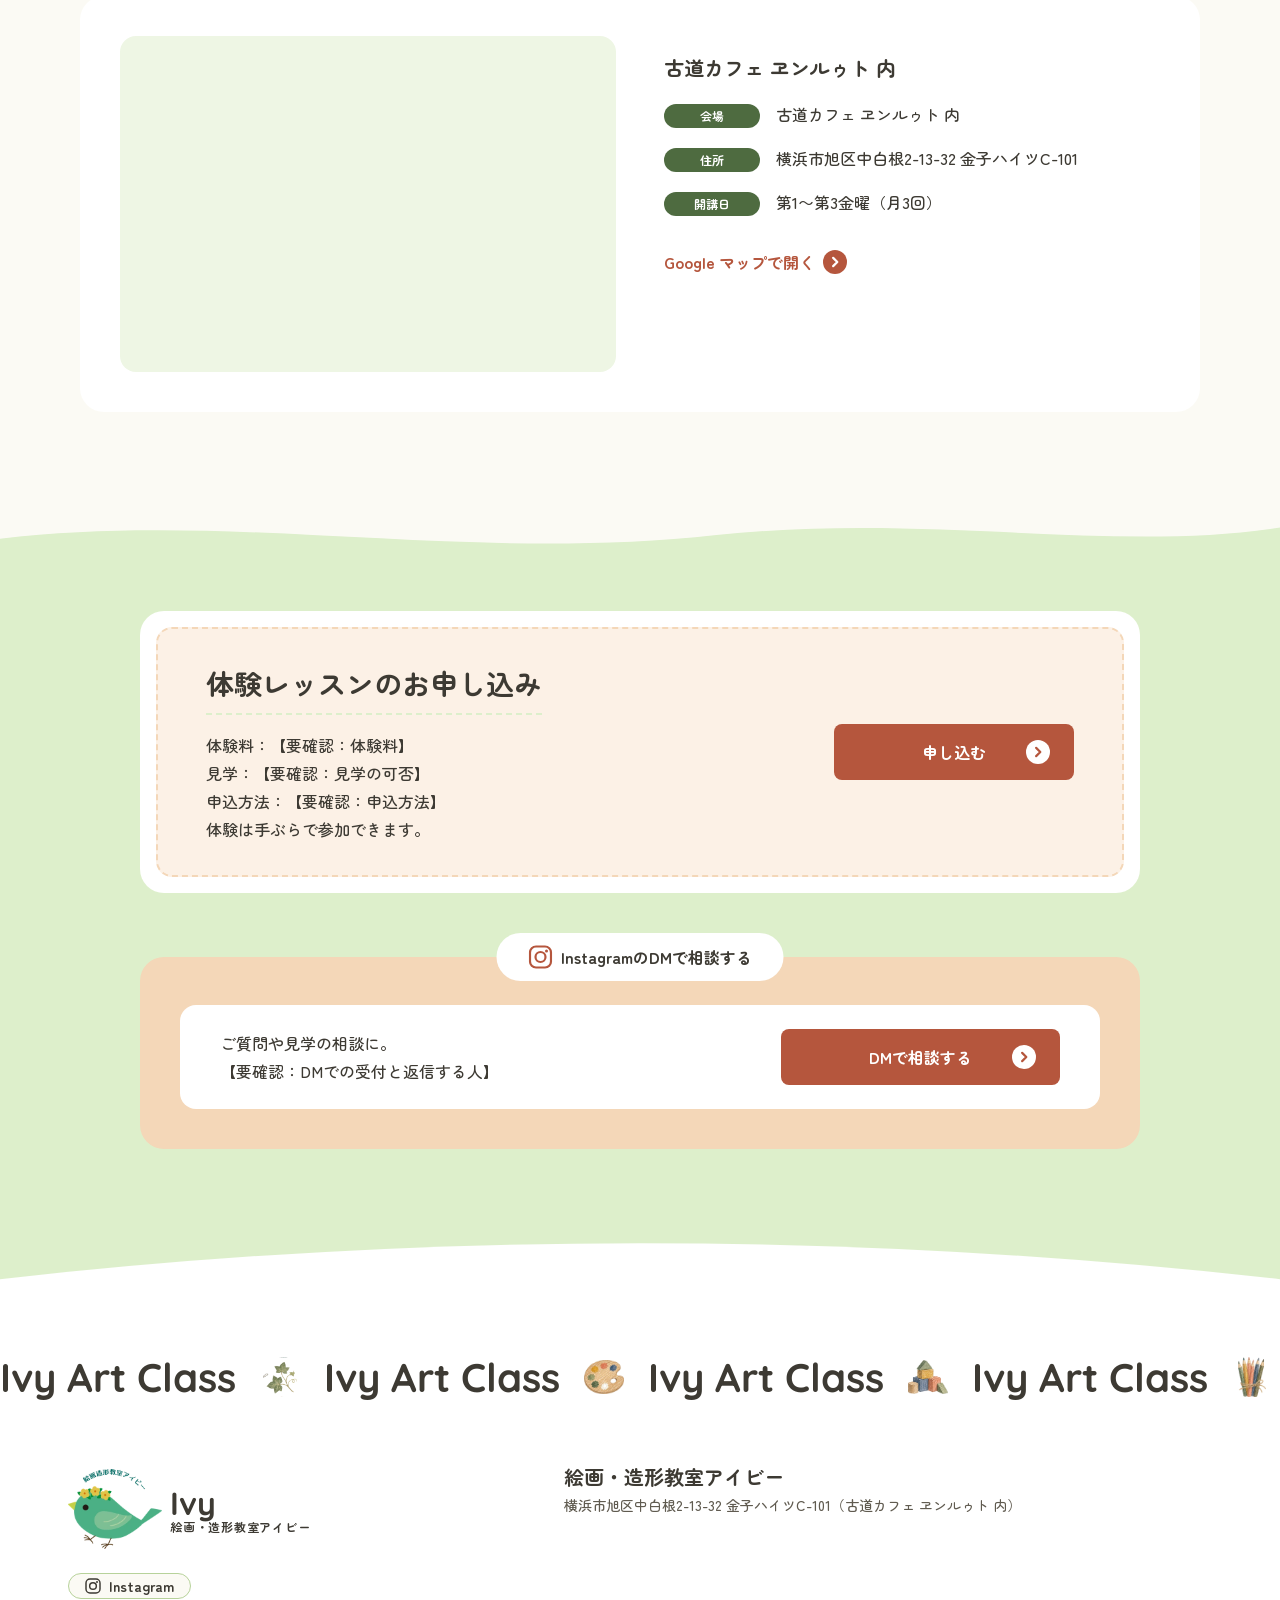
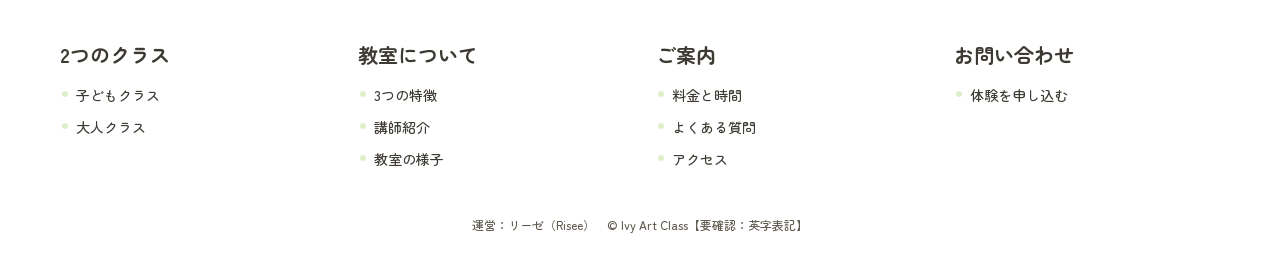
==== commit 6e6f8467: "子ども・大人ページに違いを出す（通っている人・作品・油絵と透明水彩）、イラストを減らして写真に Co-Authored-By: Claude Opus 5.5 <noreply@anthropic.c" ====
--- a/index.html
+++ b/index.html
@@ -17,7 +17,7 @@
 <link rel="preconnect" href="https://fonts.googleapis.com">
 <link rel="preconnect" href="https://fonts.gstatic.com" crossorigin>
 <link href="https://fonts.googleapis.com/css2?family=Quicksand:wght@700&family=Zen+Maru+Gothic:wght@500;700&display=swap" rel="stylesheet">
-<link rel="stylesheet" href="assets/css/style.css?v=g8">
+<link rel="stylesheet" href="assets/css/style.css?v=g9">
 </head>
 <body>
 <script>
@@ -60,14 +60,9 @@
 <main>
 <section class="hero">
   <div class="hero__copy">
-    <img class="hero__palette" src="assets/img/ic-palette.webp" alt="" width="130" height="90">
     <h1 class="hero__catch"><span>子どもと大人のための</span><span>絵画・造形教室</span></h1>
     <p class="hero__sub">油絵・水彩・パステルから、粘土・紙・木工まで。いろいろな材料で、描いて、<span class="nw">つくれる教室です</span></p>
     <a class="btn btn--green hero__cta" href="trial/">体験レッスンを申し込む<svg><use href="#arrow"/></svg></a>
-    <div class="hero__ils">
-      <img src="assets/img/ic-brushes.webp" alt="" width="84" height="110">
-      <img src="assets/img/il-clay.webp" alt="" width="180" height="177">
-    </div>
   </div>
   <div class="hero__strip" aria-label="教室の写真">
     <div class="frame frame--a">
@@ -111,7 +106,6 @@
       <img src="assets/img/ph-resin.webp" alt="色を流してつくったプレートや粘土の作品" width="360" height="250" loading="lazy">
       <img src="assets/img/ph-gacha.webp" alt="紙コップとカップでつくったお菓子のガチャガチャ" width="320" height="220" loading="lazy">
       <img src="assets/img/ph-bottles.webp" alt="色の層を重ねてつくった小びんの作品" width="260" height="180" loading="lazy">
-      <img class="hello__deco" src="assets/img/ic-palette.webp" alt="" width="110" height="76" loading="lazy">
     </div>
     <div class="hello__txt">
       <h2><span>「描く」も「つくる」も</span><span>思いのままに</span></h2>
@@ -119,9 +113,9 @@
       <a class="btn btn--white" href="#features">教室の特徴を見る<svg><use href="#arrow"/></svg></a>
     </div>
     <div class="hello__figs" aria-hidden="true">
-      <figure><span class="bubble">もう一度、描きたい</span><img src="assets/img/il-woman.webp" alt="" width="230" height="270" loading="lazy"></figure>
-      <figure><span class="bubble">木でつくってみたい！</span><img src="assets/img/il-boy.webp" alt="" width="230" height="245" loading="lazy"></figure>
-      <figure class="only-pc"><span class="bubble">ねんどで動物をつくりたい！</span><img src="assets/img/il-clay.webp" alt="" width="240" height="236" loading="lazy"></figure>
+      <figure><span class="bubble">もう一度、描きたい</span><img src="assets/img/ph-watercolor.webp" alt="" width="232" height="232" loading="lazy"></figure>
+      <figure><span class="bubble">工作もしてみたい！</span><img src="assets/img/ph-paperhouse.webp" alt="" width="232" height="232" loading="lazy"></figure>
+      <figure class="only-pc"><span class="bubble">ねんどで動物をつくりたい！</span><img src="assets/img/ph-clay.webp" alt="" width="232" height="232" loading="lazy"></figure>
     </div>
   </section>
   <svg class="wave" viewBox="0 0 1440 60" preserveAspectRatio="none" aria-hidden="true"><path fill="#FBFAF4" d="M0 34C260 4 520 60 806 30 1050 6 1250 50 1440 22V60H0Z"/></svg>
@@ -129,7 +123,6 @@
 
 <div class="cream">
   <section class="sec" id="features">
-    <img class="sec__deco" src="assets/img/il-clay.webp" alt="" width="144" height="142" loading="lazy">
     <header class="head"><h2>3つの特徴</h2><p>FEATURES</p></header>
     <ol class="steps" aria-hidden="true"><li class="is-on"><b>01</b>素材</li><li><b>02</b>少人数</li><li><b>03</b>講師</li><i><i></i></i></ol>
     <div class="cards">
@@ -177,7 +170,6 @@
         <ul class="badges"><li>日本画出身</li><li>現役の壁画アーティスト</li><li>【要確認：FM横浜の書き方】</li></ul>
         <p>女子美術大学 日本画専攻卒業。トリックアート美術館で壁画・造作の制作に携わったのち独立。現在は関東を中心に、手描き壁画、アートパネル、ミニチュアの制作などを手がけています。世田谷の絵画教室で2年以上講師を務め、個人宅への訪問レッスンも経験しています。日本画の画材など、少し特殊な表現をやってみたい方にも対応します。</p>
       </div>
-      <img class="only-pc" src="assets/img/il-artist.webp" alt="" width="300" height="320" loading="lazy">
     </div>
   </div>
   <svg class="wave wave--cream" viewBox="0 0 1440 50" preserveAspectRatio="none" aria-hidden="true"><path fill="#FBFAF4" d="M0 26C300 50 560 8 830 28 1080 46 1260 14 1440 30V50H0Z"/></svg>
@@ -255,7 +247,6 @@
   <div class="contact__form">
     <div class="contact__in">
       <div><h2>体験レッスンのお申し込み</h2><p>体験料：【要確認：体験料】<br>見学：【要確認：見学の可否】<br>申込方法：【要確認：申込方法】<br>体験は手ぶらで参加できます。</p></div>
-      <img src="assets/img/il-clay.webp" alt="" width="160" height="158" loading="lazy">
       <a class="btn btn--green" href="trial/">申し込む<svg><use href="#arrow"/></svg></a>
     </div>
   </div>
--- a/assets/css/style.css
+++ b/assets/css/style.css
@@ -419,3 +419,6 @@
 .logo__mark{width:auto;height:56px;flex:none}
 .ft__brand .logo__mark{height:80px}
 @media (max-width:767px){.logo__mark{height:48px}.ft__brand .logo__mark{height:64px}}
+/* 吹き出しの下：イラストを写真に置き換え（2026-11-22） */
+.hello__figs img{aspect-ratio:1;object-fit:cover;border-radius:50%;border:8px solid #fff}
+@media (max-width:1023px){.hello__figs img{border-width:4px}}
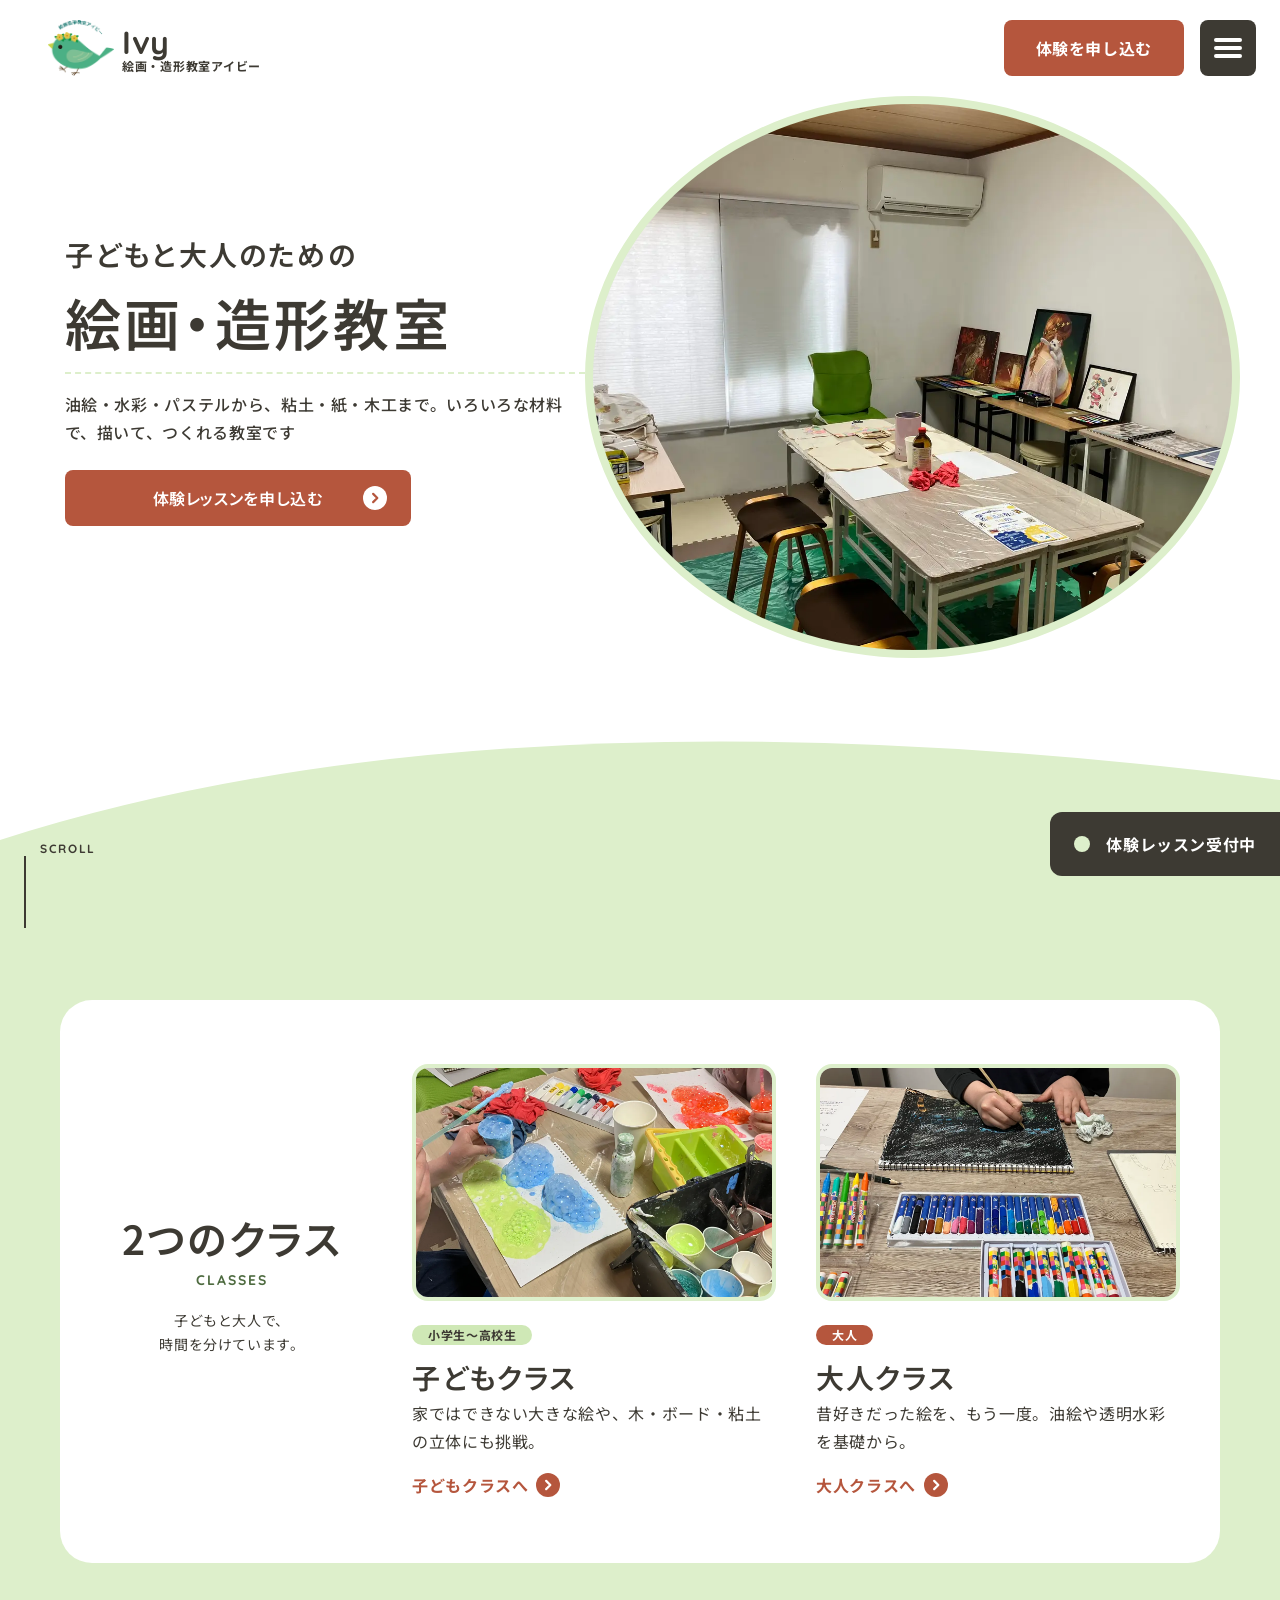
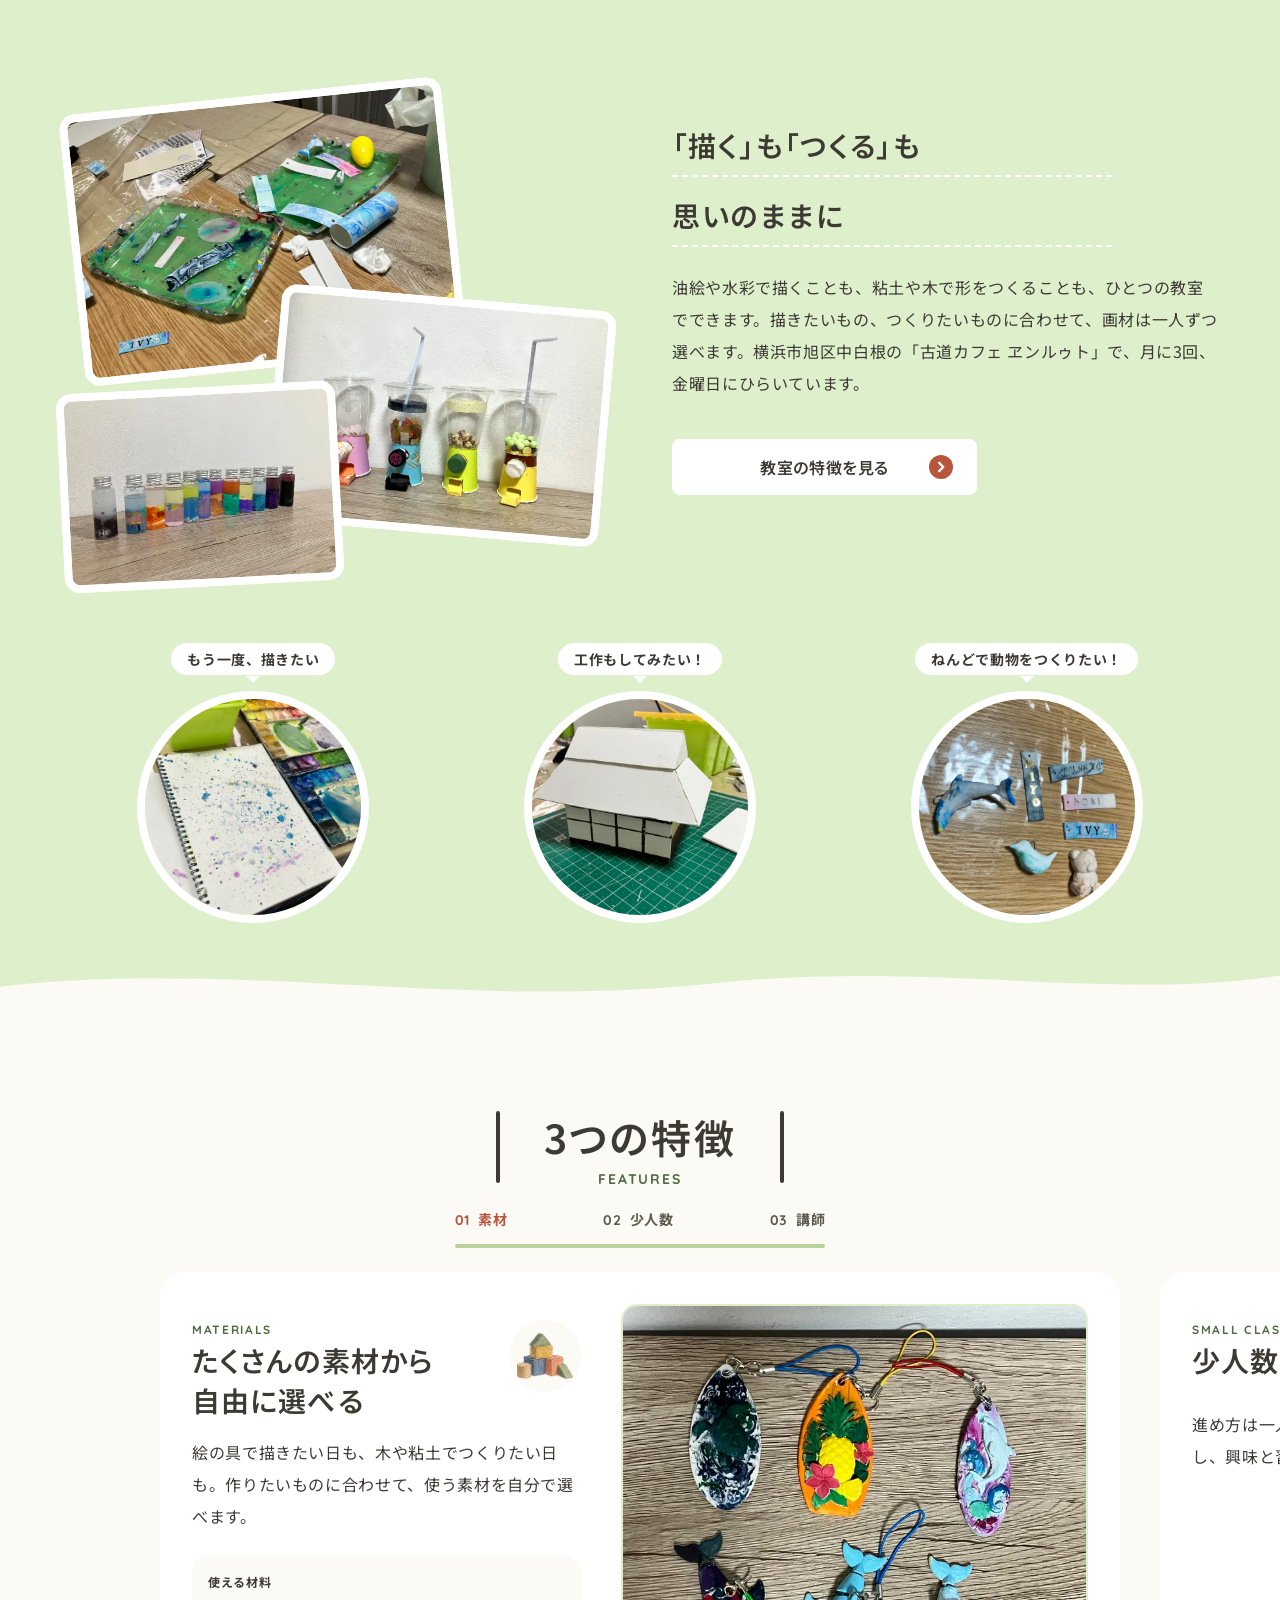
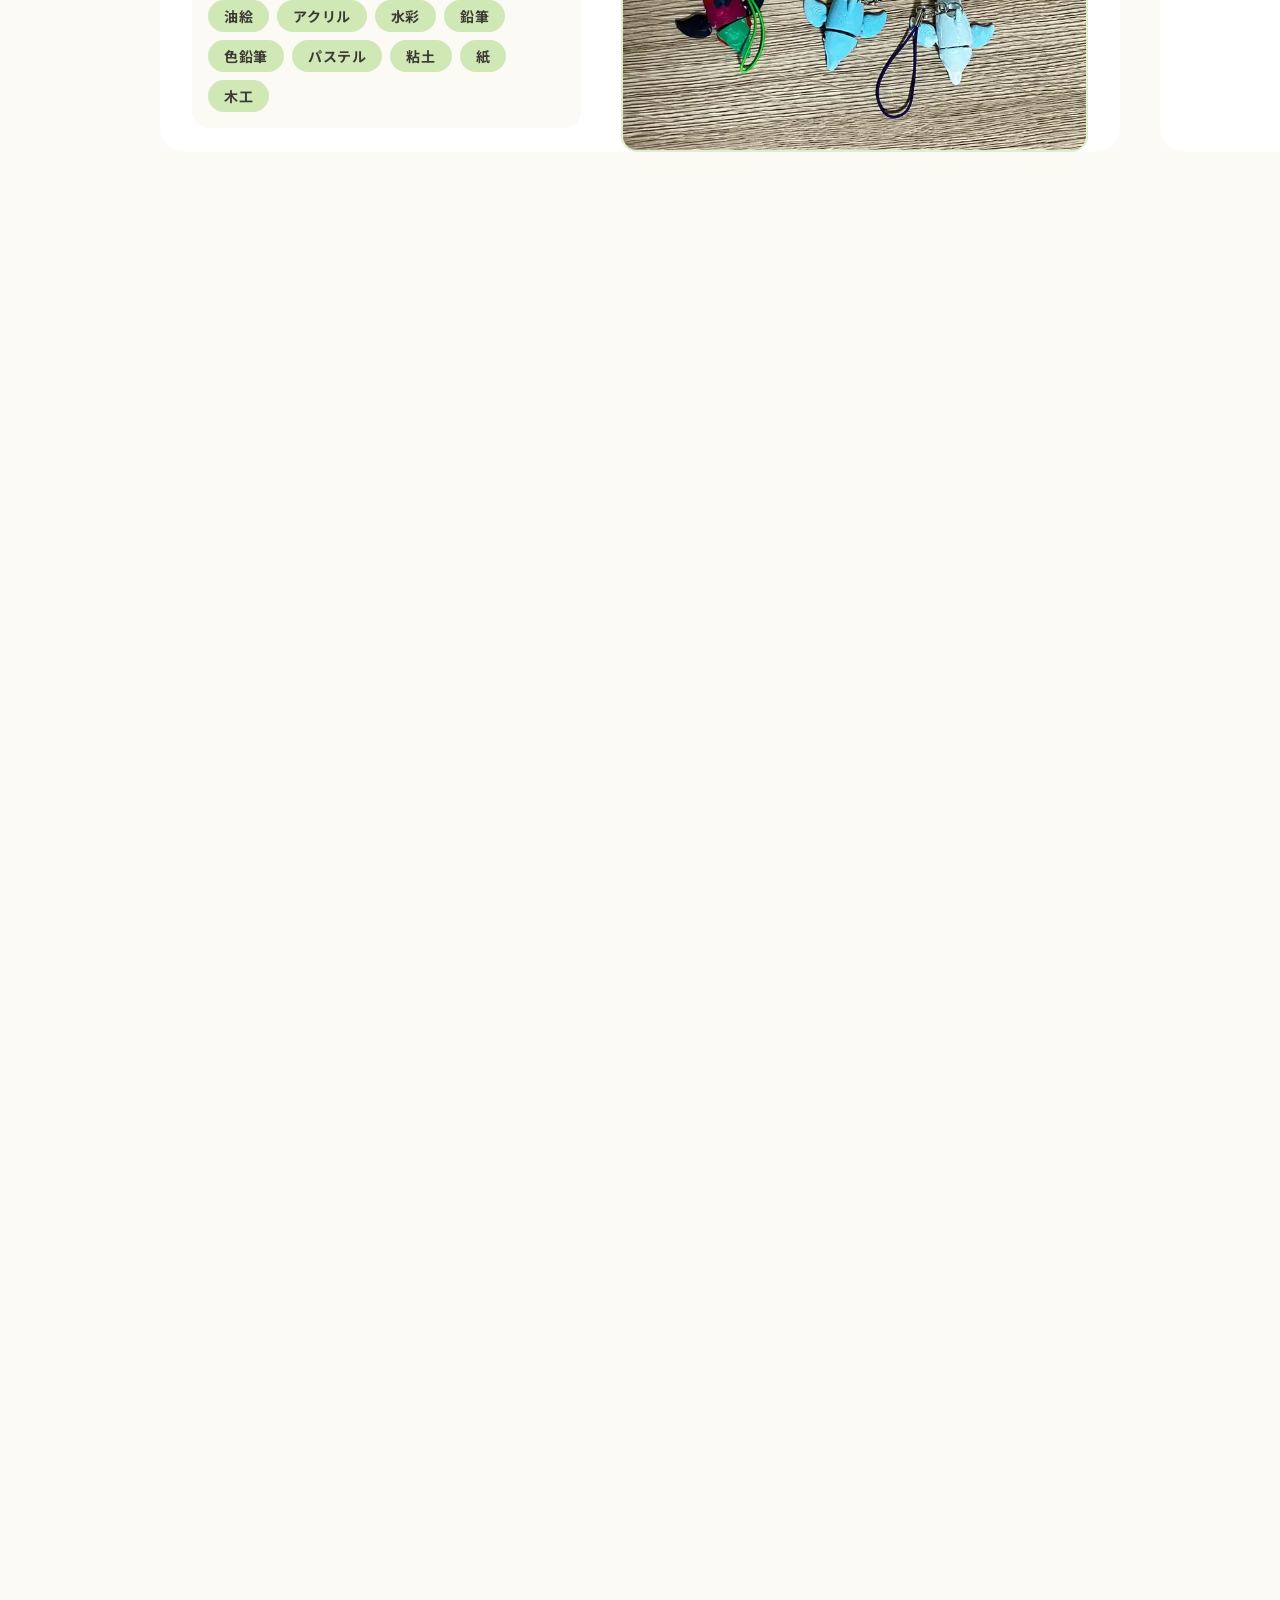
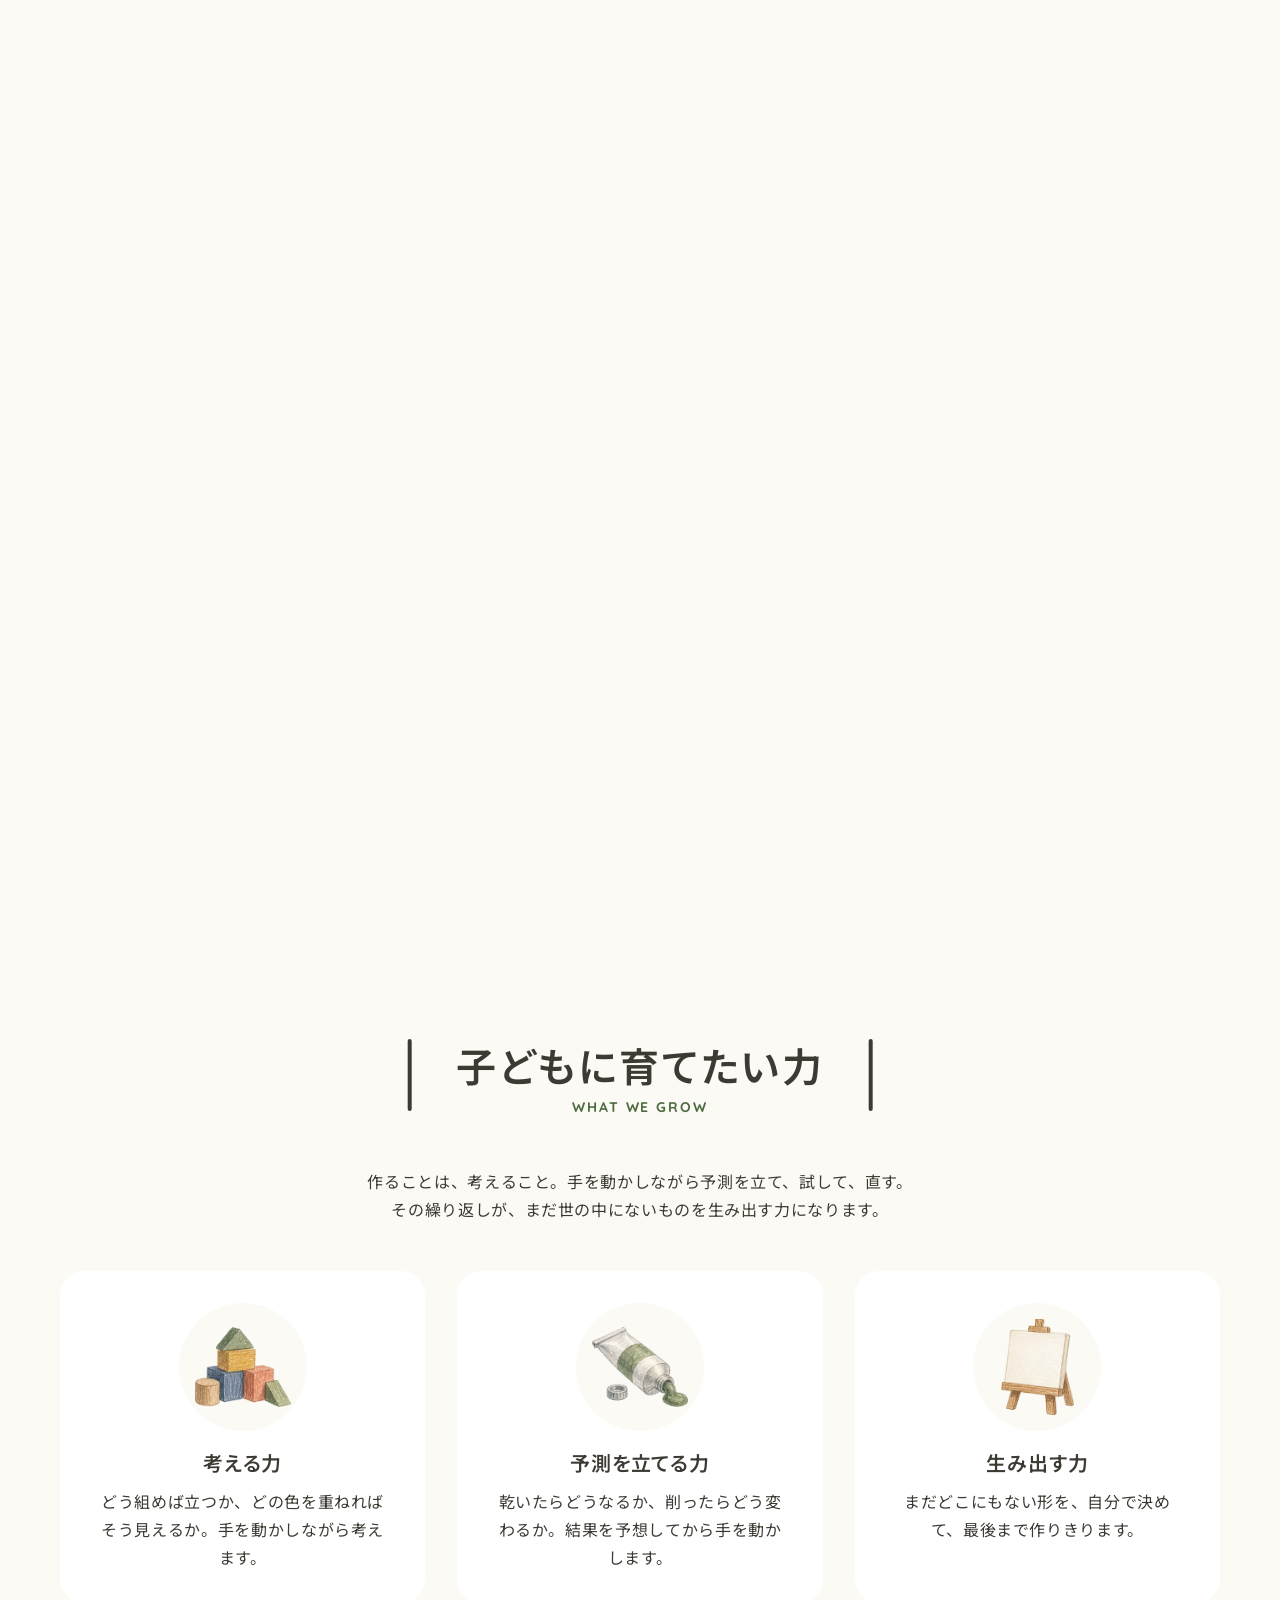
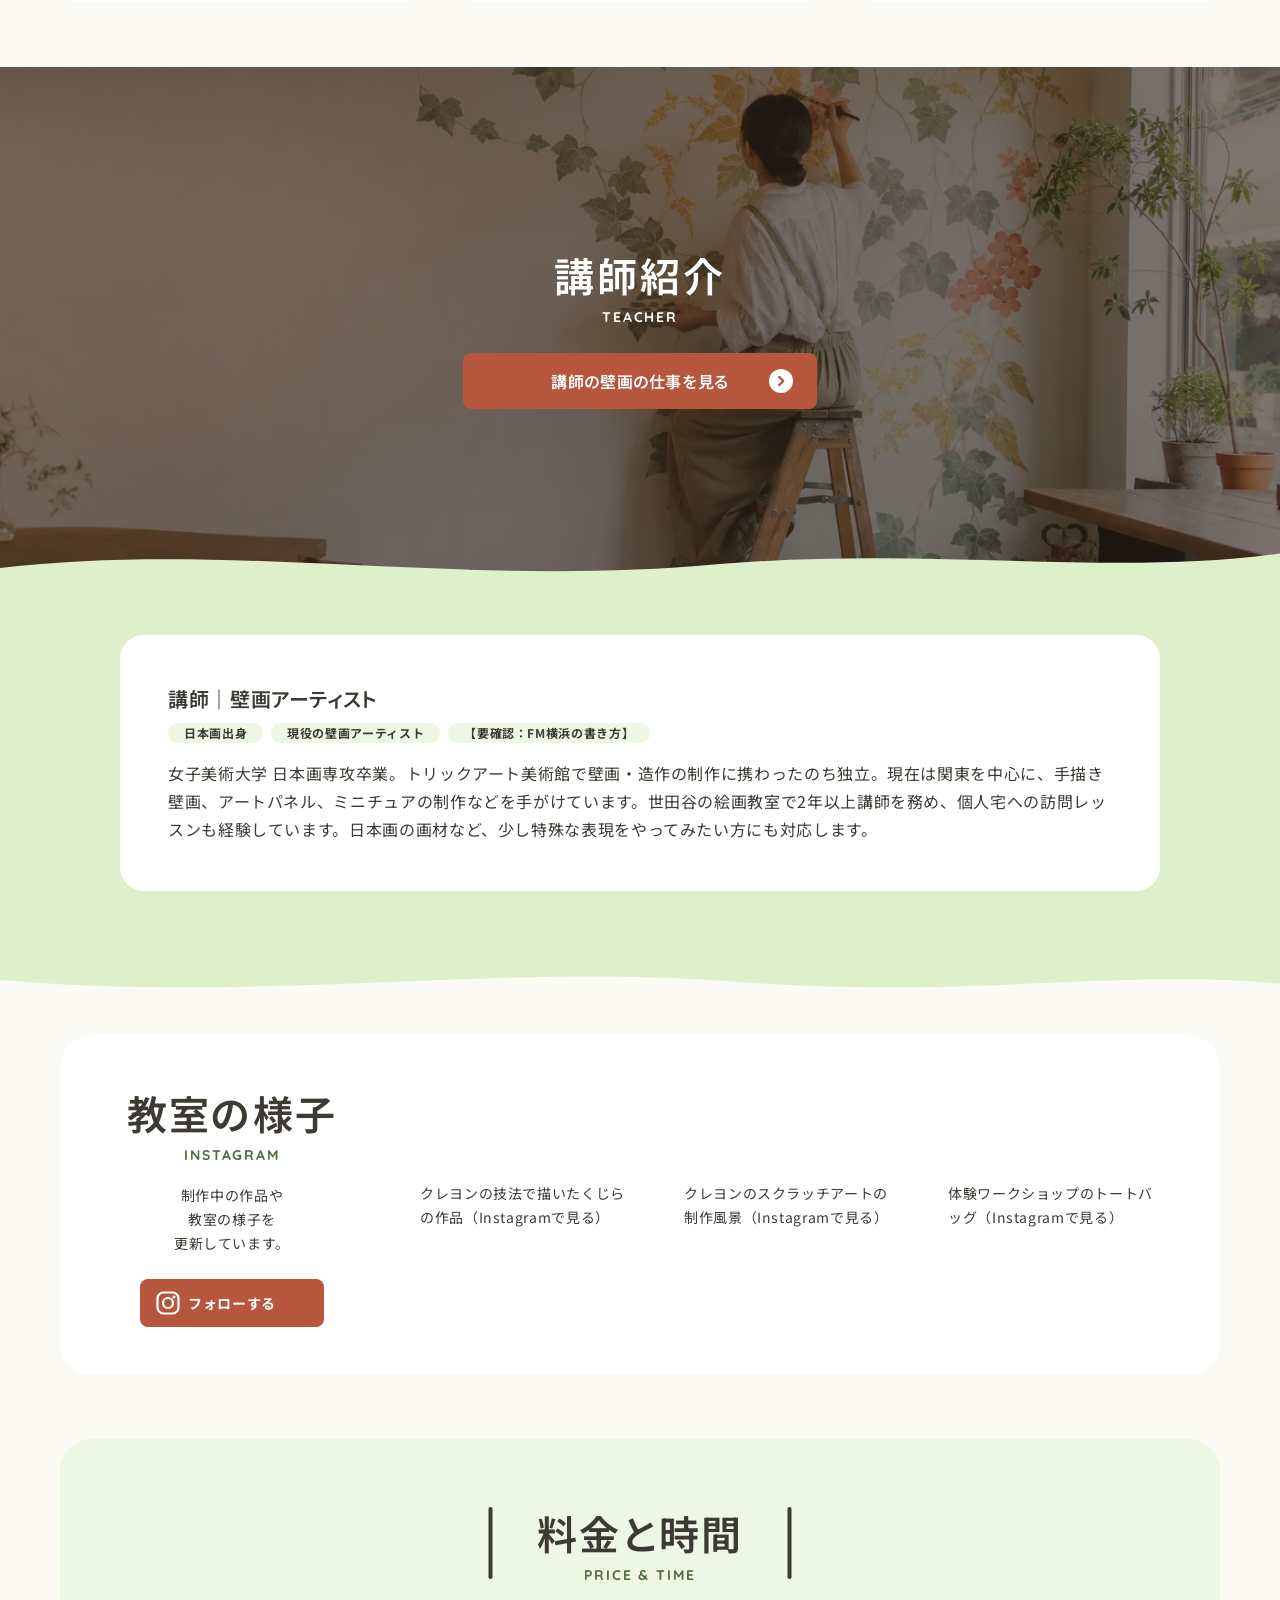
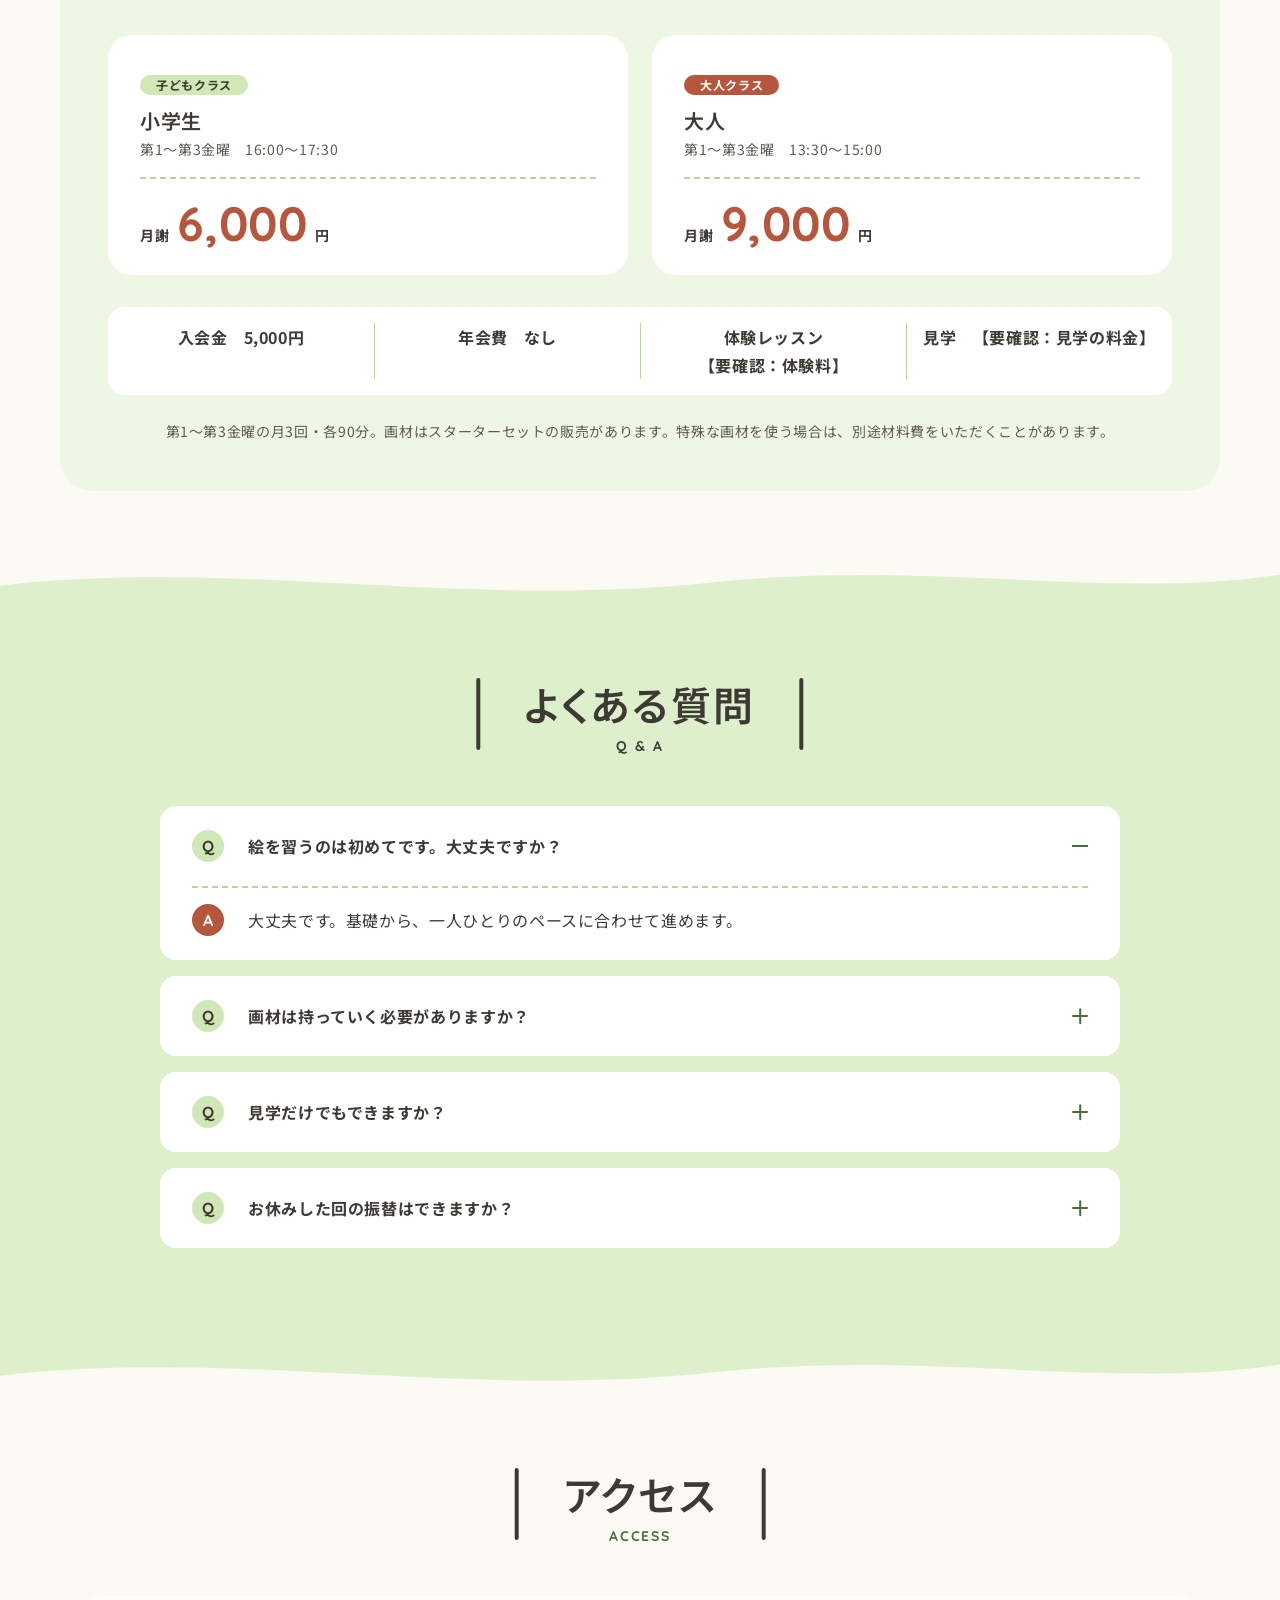
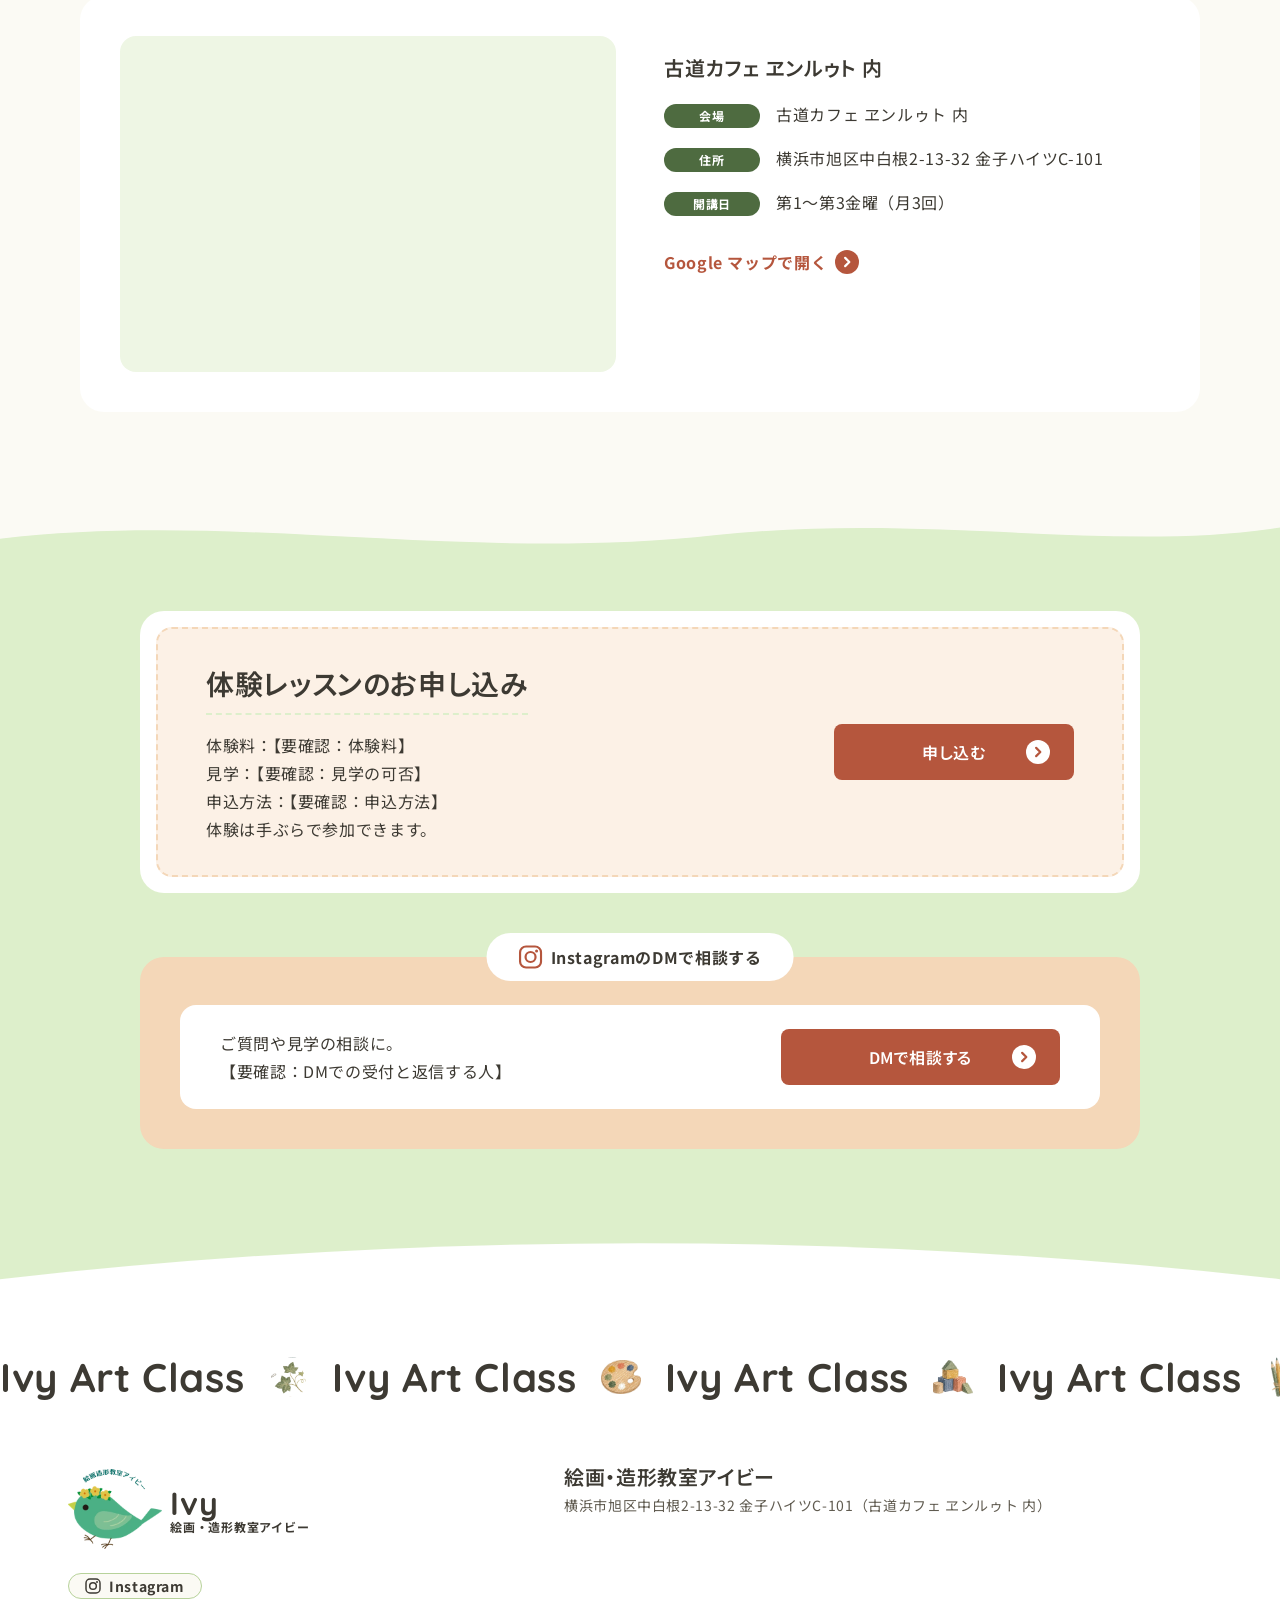
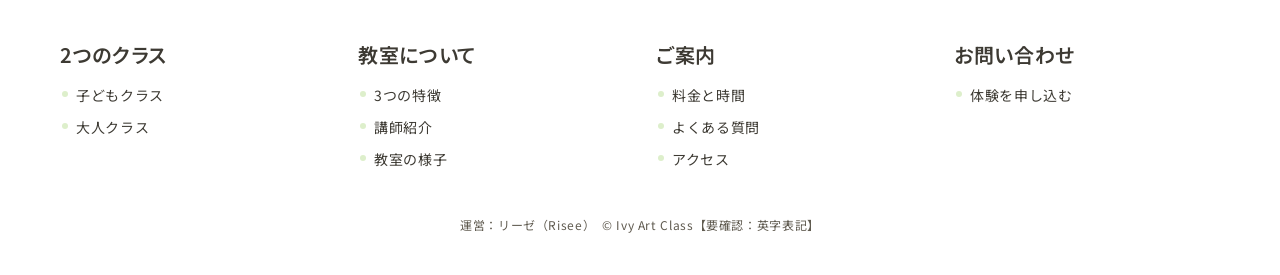
==== commit c877c23b: "文字を Noto Sans JP に変更し、字間を調整 Co-Authored-By: Claude Opus 5.5 <noreply@anthropic.com>" ====
--- a/index.html
+++ b/index.html
@@ -16,8 +16,8 @@
 <script type="application/ld+json">{"@context":"https://schema.org","@type":"LocalBusiness","name":"絵画・造形教室アイビー","url":"https://mai25milk-web.github.io/ivy-art-top/","image":"https://mai25milk-web.github.io/ivy-art-top/assets/img/ogp.jpg","sameAs":["https://www.instagram.com/painting.art.class/"],"address":{"@type":"PostalAddress","addressCountry":"JP","addressRegion":"神奈川県","addressLocality":"横浜市旭区","streetAddress":"中白根2-13-32 金子ハイツC-101"}}</script>
 <link rel="preconnect" href="https://fonts.googleapis.com">
 <link rel="preconnect" href="https://fonts.gstatic.com" crossorigin>
-<link href="https://fonts.googleapis.com/css2?family=Quicksand:wght@700&family=Zen+Maru+Gothic:wght@500;700&display=swap" rel="stylesheet">
-<link rel="stylesheet" href="assets/css/style.css?v=g9">
+<link href="https://fonts.googleapis.com/css2?family=Quicksand:wght@700&family=Noto+Sans+JP:wght@400;500;600;700&display=swap" rel="stylesheet">
+<link rel="stylesheet" href="assets/css/style.css?v=g11">
 </head>
 <body>
 <script>
--- a/assets/css/style.css
+++ b/assets/css/style.css
@@ -14,7 +14,7 @@
 @media (max-width:767px){:root{--h-1:36px;--h-2:28px;--h-3:20px;--h-4:18px}}
 *{box-sizing:border-box;margin:0;padding:0}
 html{scroll-padding-top:var(--s-9)}
-body{font-family:"Zen Maru Gothic",sans-serif;font-weight:500;color:var(--ink);background:#fff;--lh:1.75;font-size:16px;-webkit-font-smoothing:antialiased;overflow-x:clip}
+body{font-family:"Noto Sans JP",sans-serif;font-weight:400;letter-spacing:.04em;color:var(--ink);background:#fff;--lh:1.75;font-size:16px;-webkit-font-smoothing:antialiased;overflow-x:clip}
 img{display:block;max-width:100%;height:auto}
 a{color:inherit;text-decoration:none}
 ul{list-style:none}
@@ -66,11 +66,11 @@
 .hero{position:relative;height:960px;background:#fff;overflow:hidden}
 .hero__copy{position:absolute;z-index:2;left:clamp(40px,calc(40px + (100vw - 1024px) * .096),80px);top:112px;width:520px}
 .hero__palette{position:absolute;right:var(--s-4);top:0;width:120px}
-.hero__catch{margin-top:120px;font-size:var(--h-1);font-weight:700;letter-spacing:0;--lh:1.5;white-space:nowrap}
+.hero__catch{margin-top:120px;font-size:var(--h-1);font-weight:700;letter-spacing:.06em;--lh:1.5;white-space:nowrap}
 .nw{white-space:nowrap}
 .hero__catch span{display:block;padding-bottom:var(--s-1);margin-bottom:var(--s-2);border-bottom:2px dashed var(--main)}
-.hero__catch span:first-child{font-size:var(--h-3);letter-spacing:.12em;border:0;padding:0;margin-bottom:var(--s-xs)}
-.hero__sub{font-size:16px;font-weight:700;--lh:1.75}
+.hero__catch span:first-child{font-size:var(--h-3);letter-spacing:.08em;border:0;padding:0;margin-bottom:var(--s-xs)}
+.hero__sub{font-size:16px;font-weight:500;--lh:1.75}
 .hero__cta{margin-top:var(--s-3)}
 .hero__ils{display:flex;justify-content:space-between;align-items:flex-end;margin-top:var(--s-3);width:400px;padding-left:var(--s-6)}
 .hero__ils img:first-child{width:80px}.hero__ils img:last-child{width:176px}
@@ -99,7 +99,7 @@
 .pl img{width:100%;height:118%;max-width:none;object-fit:cover}
 .tag{display:inline-block;padding:0 var(--s-2);margin-top:var(--s-3);border-radius:99px;font-size:12px;font-weight:700}
 .tag--main{background:var(--main-dk);color:var(--ink)}.tag--accent{background:var(--accent);color:#fff}
-.class h3{font-size:var(--h-3);letter-spacing:.08em;margin-top:var(--s-1)}
+.class h3{font-size:var(--h-3);letter-spacing:.06em;margin-top:var(--s-1)}
 .class>p:not(.tag){min-height:56px}
 
 .hello{display:grid;grid-template-columns:minmax(0,1fr) minmax(0,1fr);gap:var(--s-5) var(--s-7);max-width:1320px;width:calc(100% - 120px);margin:0 auto;padding:var(--s-9) 0 0}
@@ -110,7 +110,7 @@
 .hello__photos>img:nth-child(3){left:0;top:320px;width:min(280px,54%);aspect-ratio:28/20;transform:rotate(-3deg)}
 .hello__photos>img.hello__deco{left:66%;top:0;width:112px;padding:0;background:none;border-radius:0;aspect-ratio:auto}
 .hello__txt{padding-top:var(--s-7)}
-.hello h2{font-size:var(--h-3);letter-spacing:.1em}
+.hello h2{font-size:var(--h-3);letter-spacing:.08em}
 .hello h2 span{display:block;max-width:440px;padding-bottom:var(--s-1);margin-bottom:var(--s-2);border-bottom:2px dashed #fff}
 .hello__txt>p{margin:var(--s-3) 0 var(--s-5);--lh:2;max-width:560px}
 .hello__figs{grid-column:1/-1;display:flex;justify-content:space-around;align-items:flex-end;padding-bottom:var(--s-4)}
@@ -157,7 +157,7 @@
 .teacher__band{position:relative;height:520px;display:flex;flex-direction:column;align-items:center;justify-content:center;color:#fff;text-align:center;overflow:hidden;background:var(--shade)}
 .teacher__bg{position:absolute;inset:-10% 0;background:linear-gradient(rgba(43,29,16,.6),rgba(43,29,16,.6)),url(../img/mural.webp) center/cover}
 .teacher__band>:not(.teacher__bg){position:relative;z-index:1}
-.teacher__band h2{font-size:var(--h-2);letter-spacing:.12em}
+.teacher__band h2{font-size:var(--h-2);letter-spacing:.08em}
 .teacher__band .en{color:#fff;margin-bottom:var(--s-3)}
 .teacher__band>.teacher__wave{position:absolute;left:0;bottom:-1px;width:100%;height:40px}
 .teacher__body{padding:var(--s-6) var(--s-3) var(--s-7)}
@@ -422,3 +422,9 @@
 /* 吹き出しの下：イラストを写真に置き換え（2026-11-22） */
 .hello__figs img{aspect-ratio:1;object-fit:cover;border-radius:50%;border:8px solid #fff}
 @media (max-width:1023px){.hello__figs img{border-width:4px}}
+
+/* 11/23 文字を Noto Sans JP に。見出しは詰め組み（palt）で字間を整える */
+h1,h2,h3,h4,.btn,.hero__catch{font-weight:600;font-feature-settings:"palt"}
+.en,.head p,.hero__scroll span{font-feature-settings:normal}
+.logo__txt small,.hd__cta{white-space:nowrap}
+@media (max-width:767px){.logo__txt small{letter-spacing:0}.hd__cta{letter-spacing:0}}
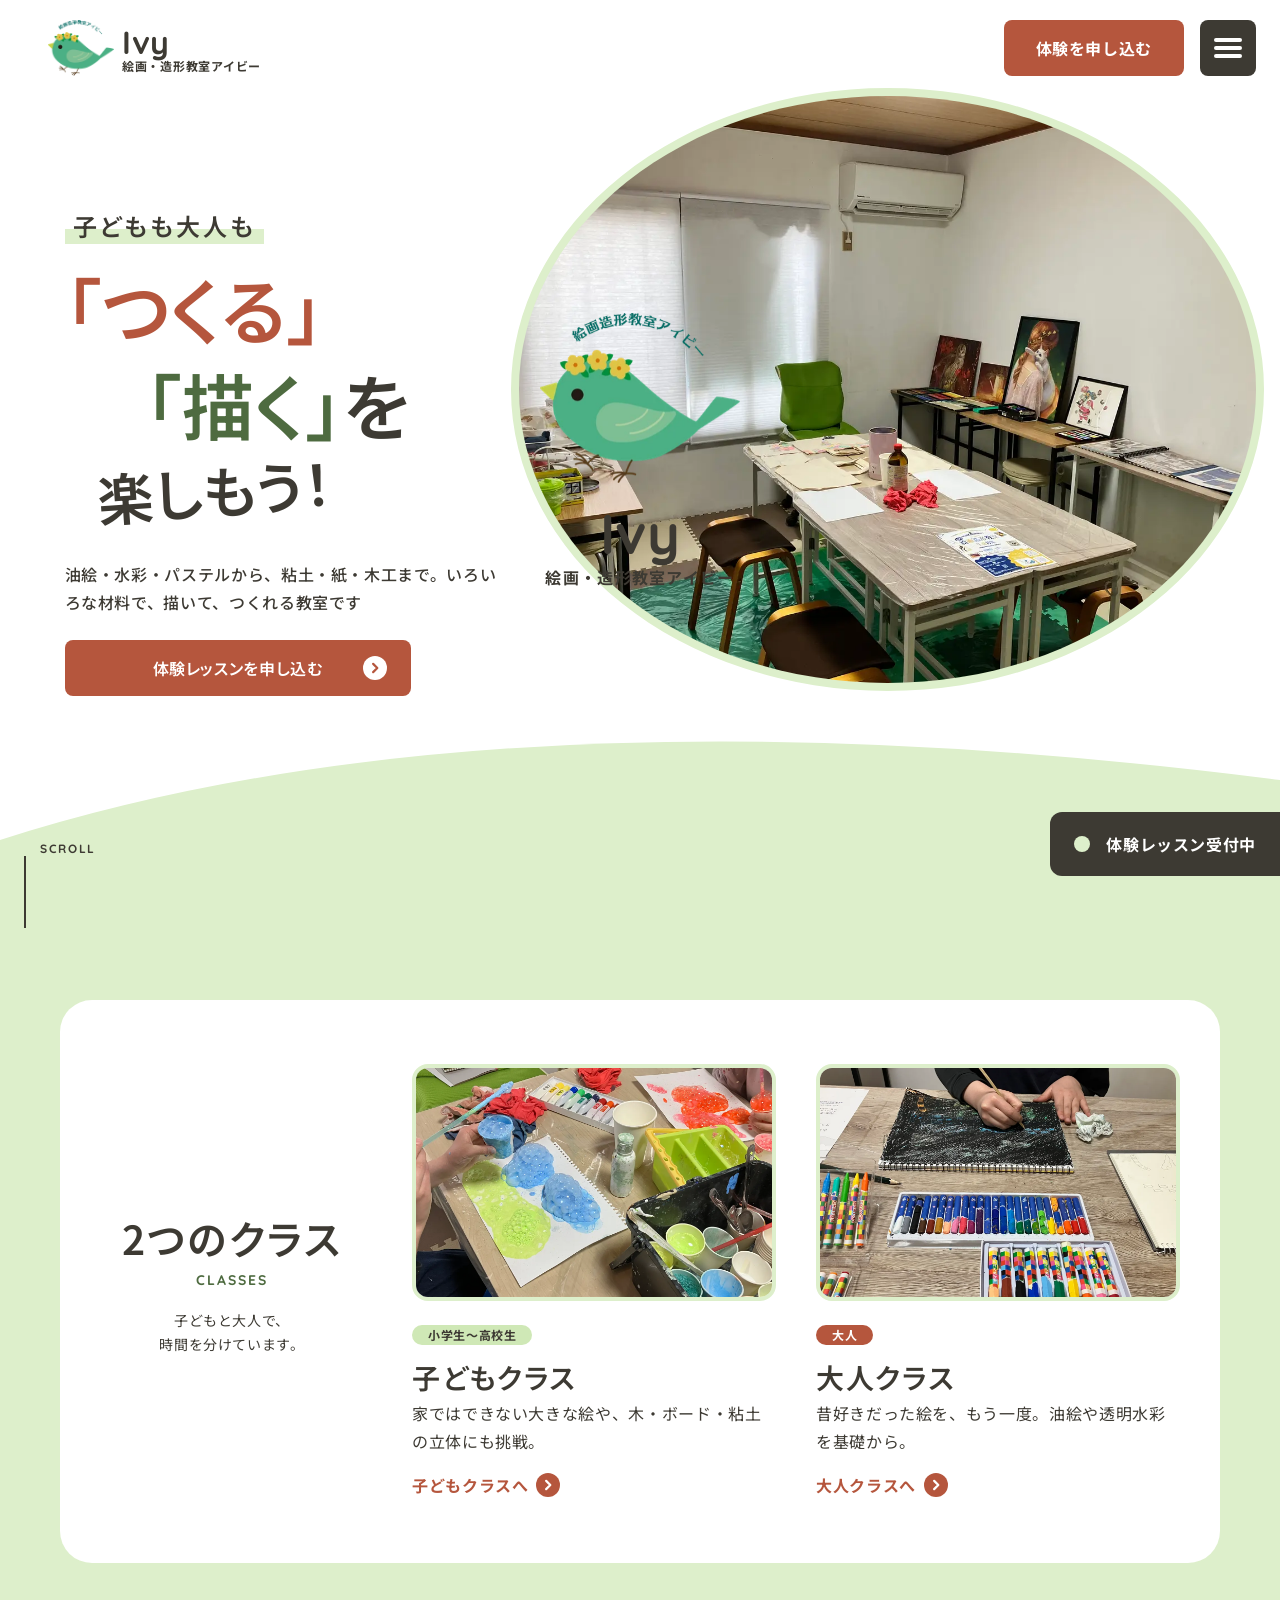
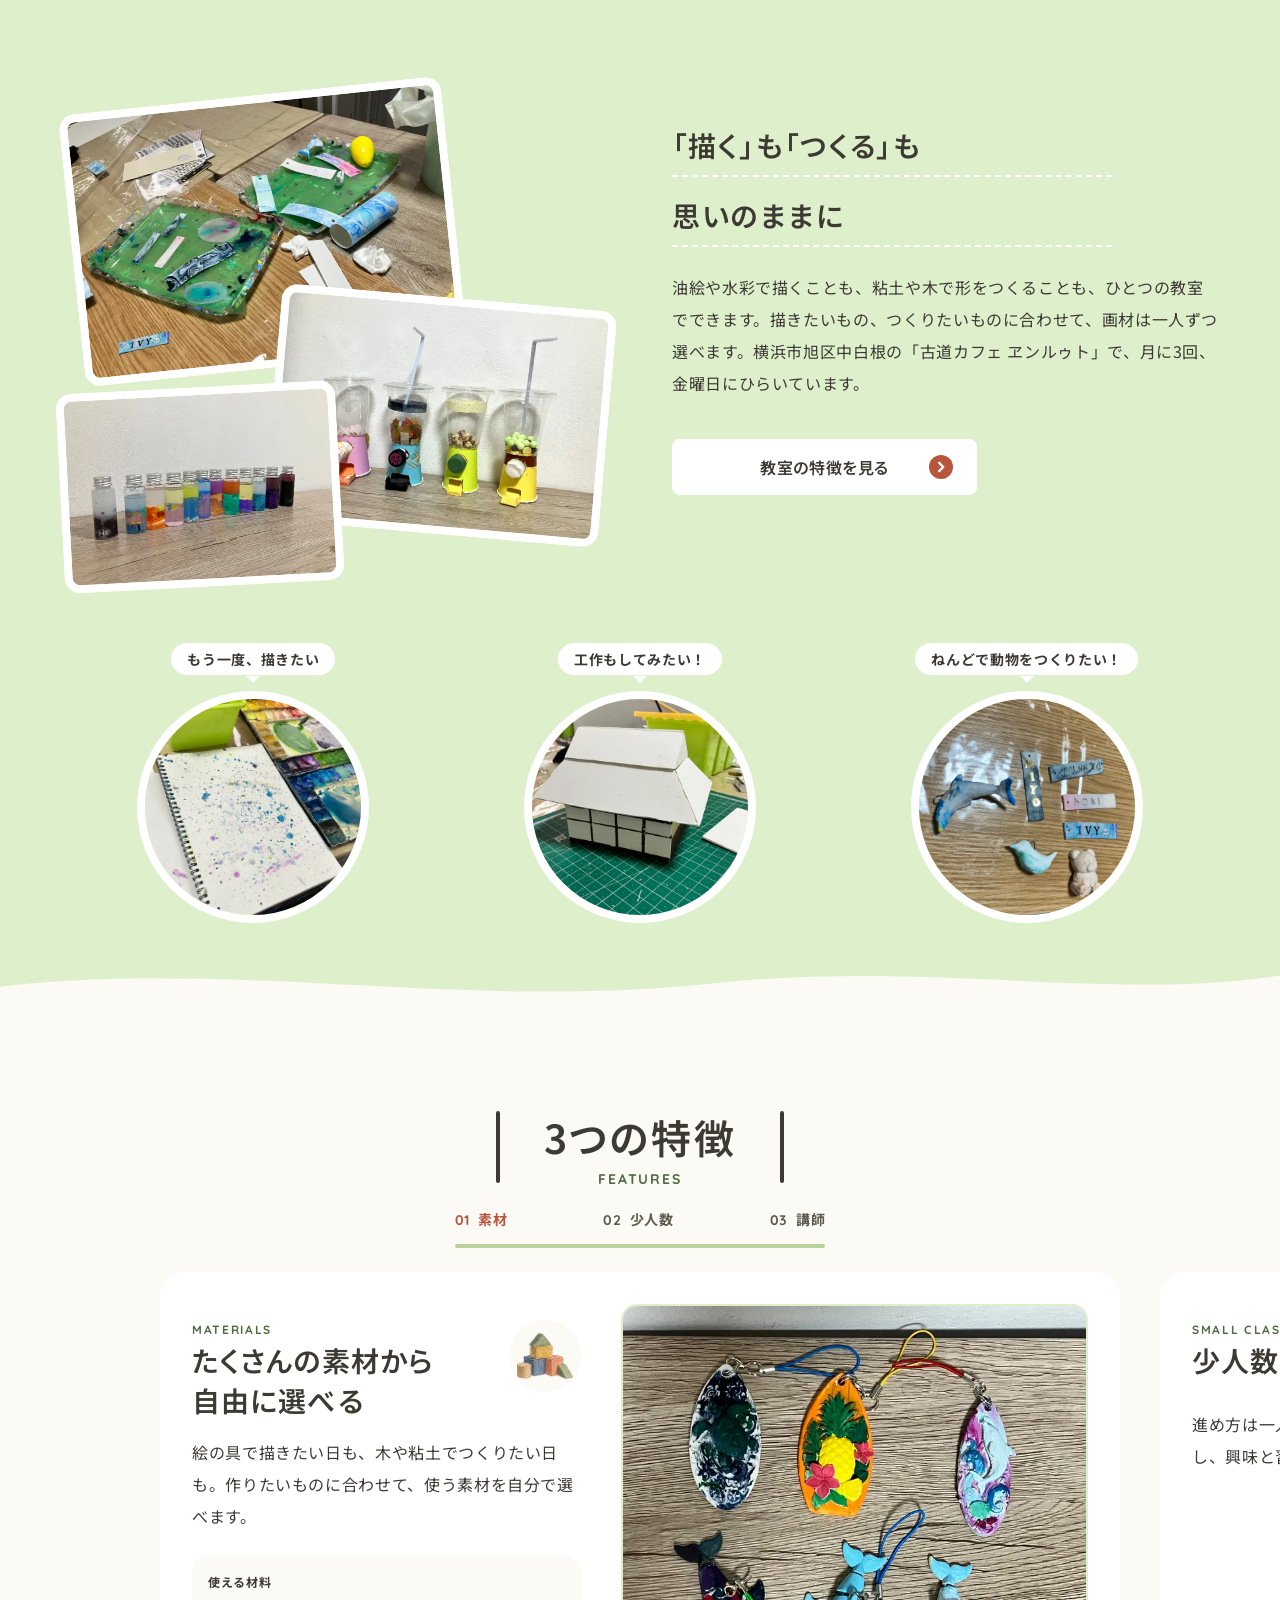
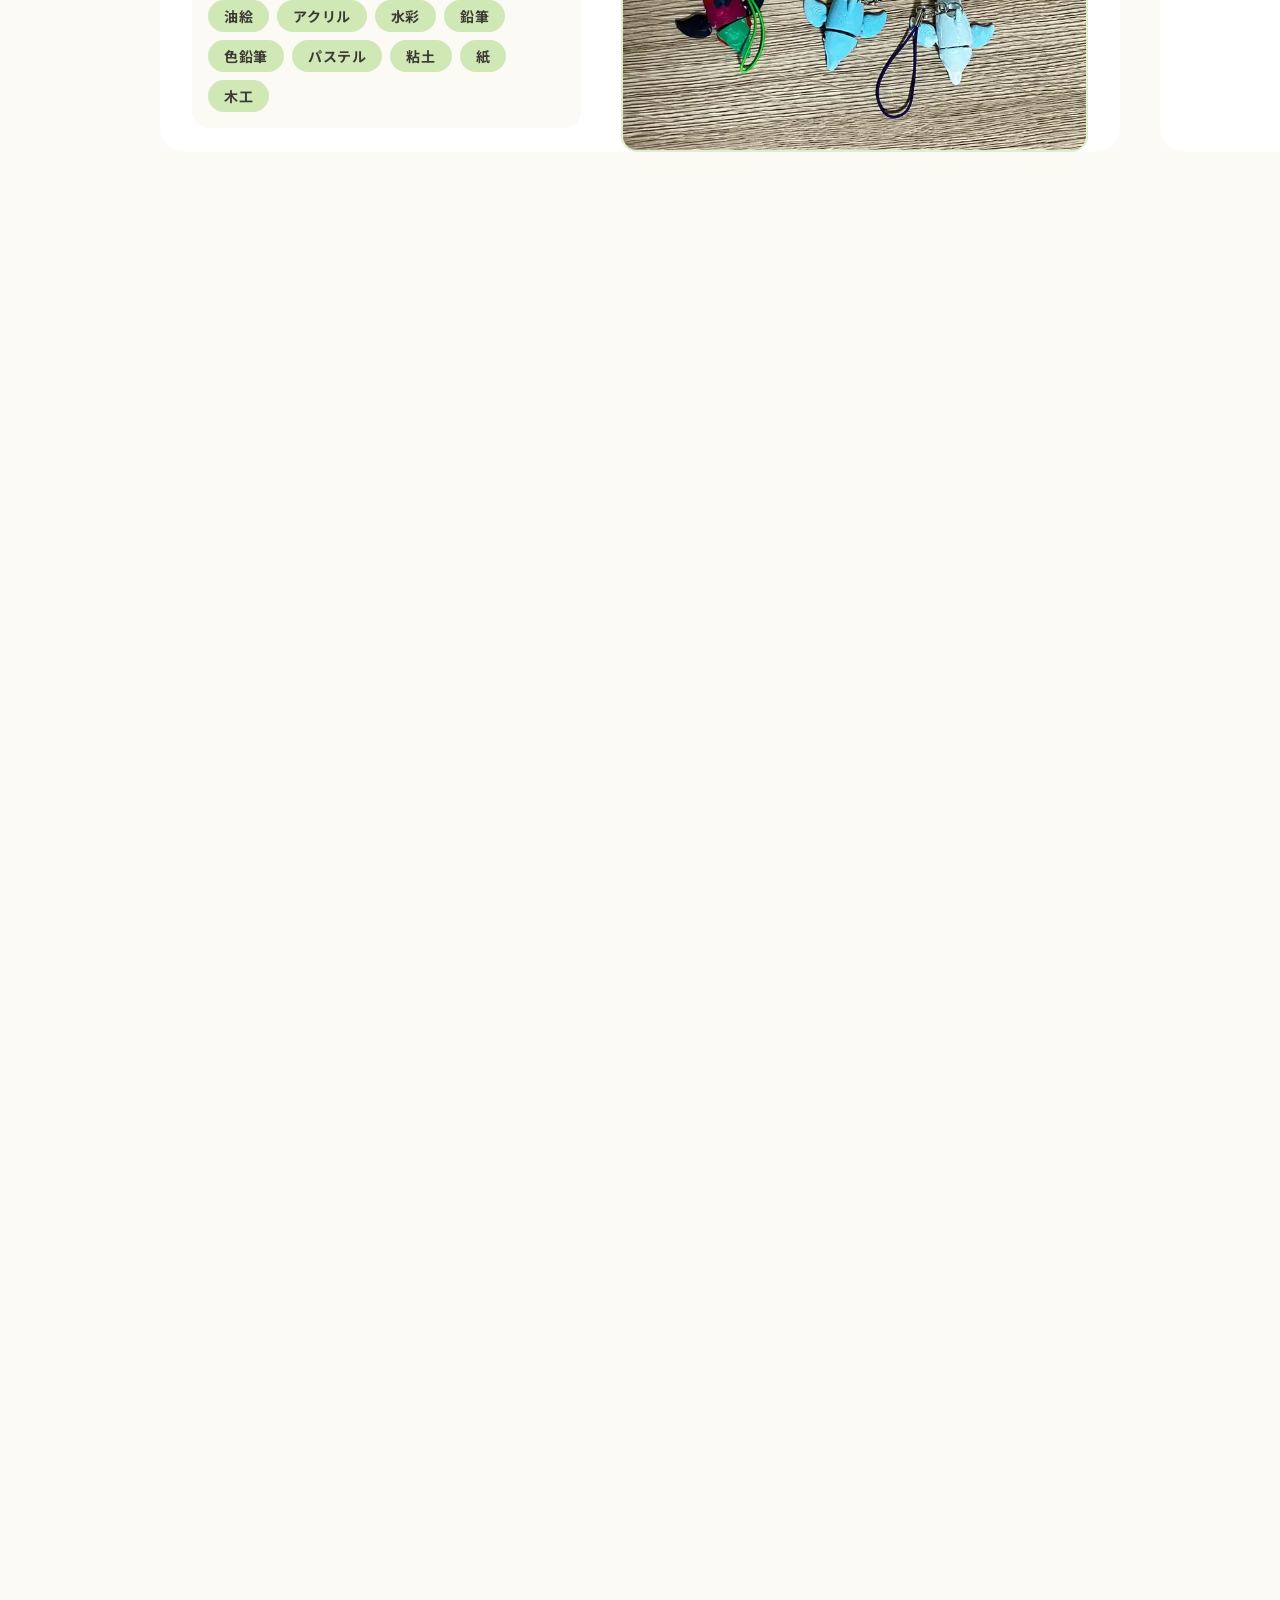
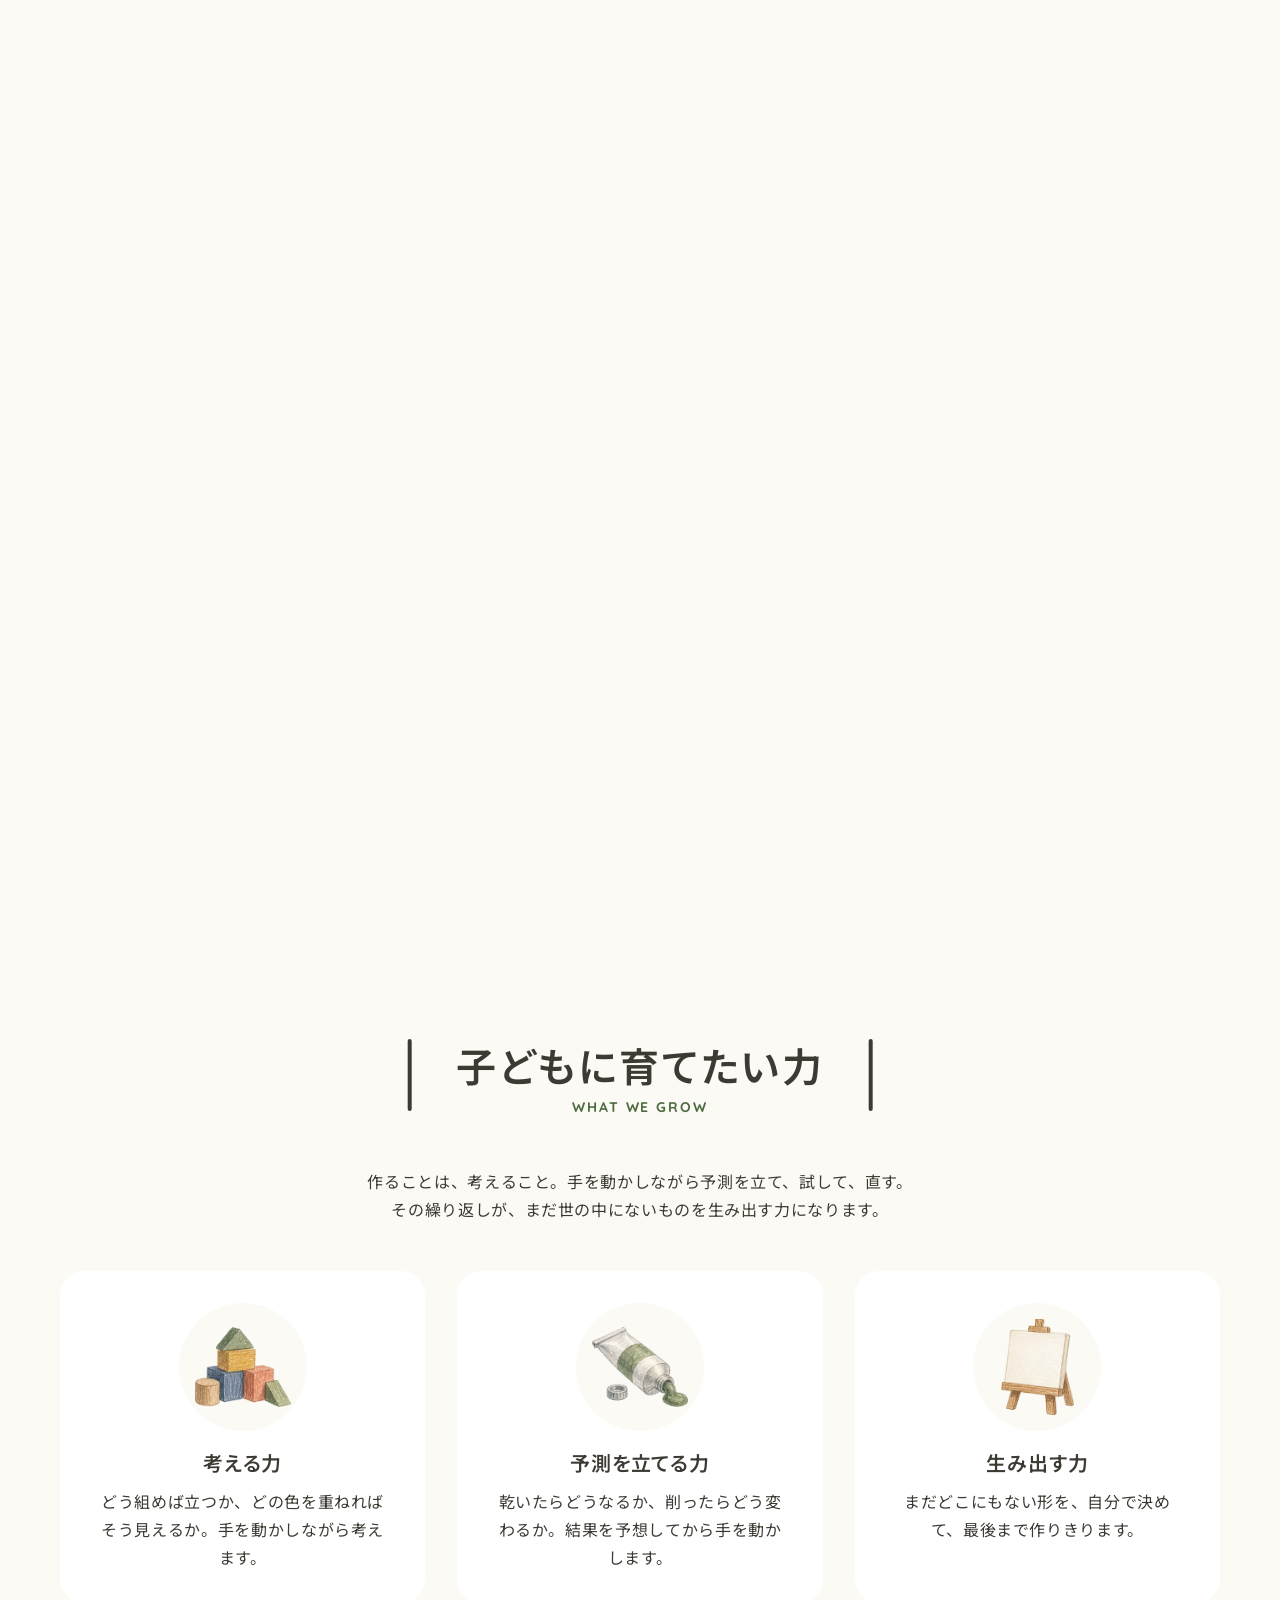
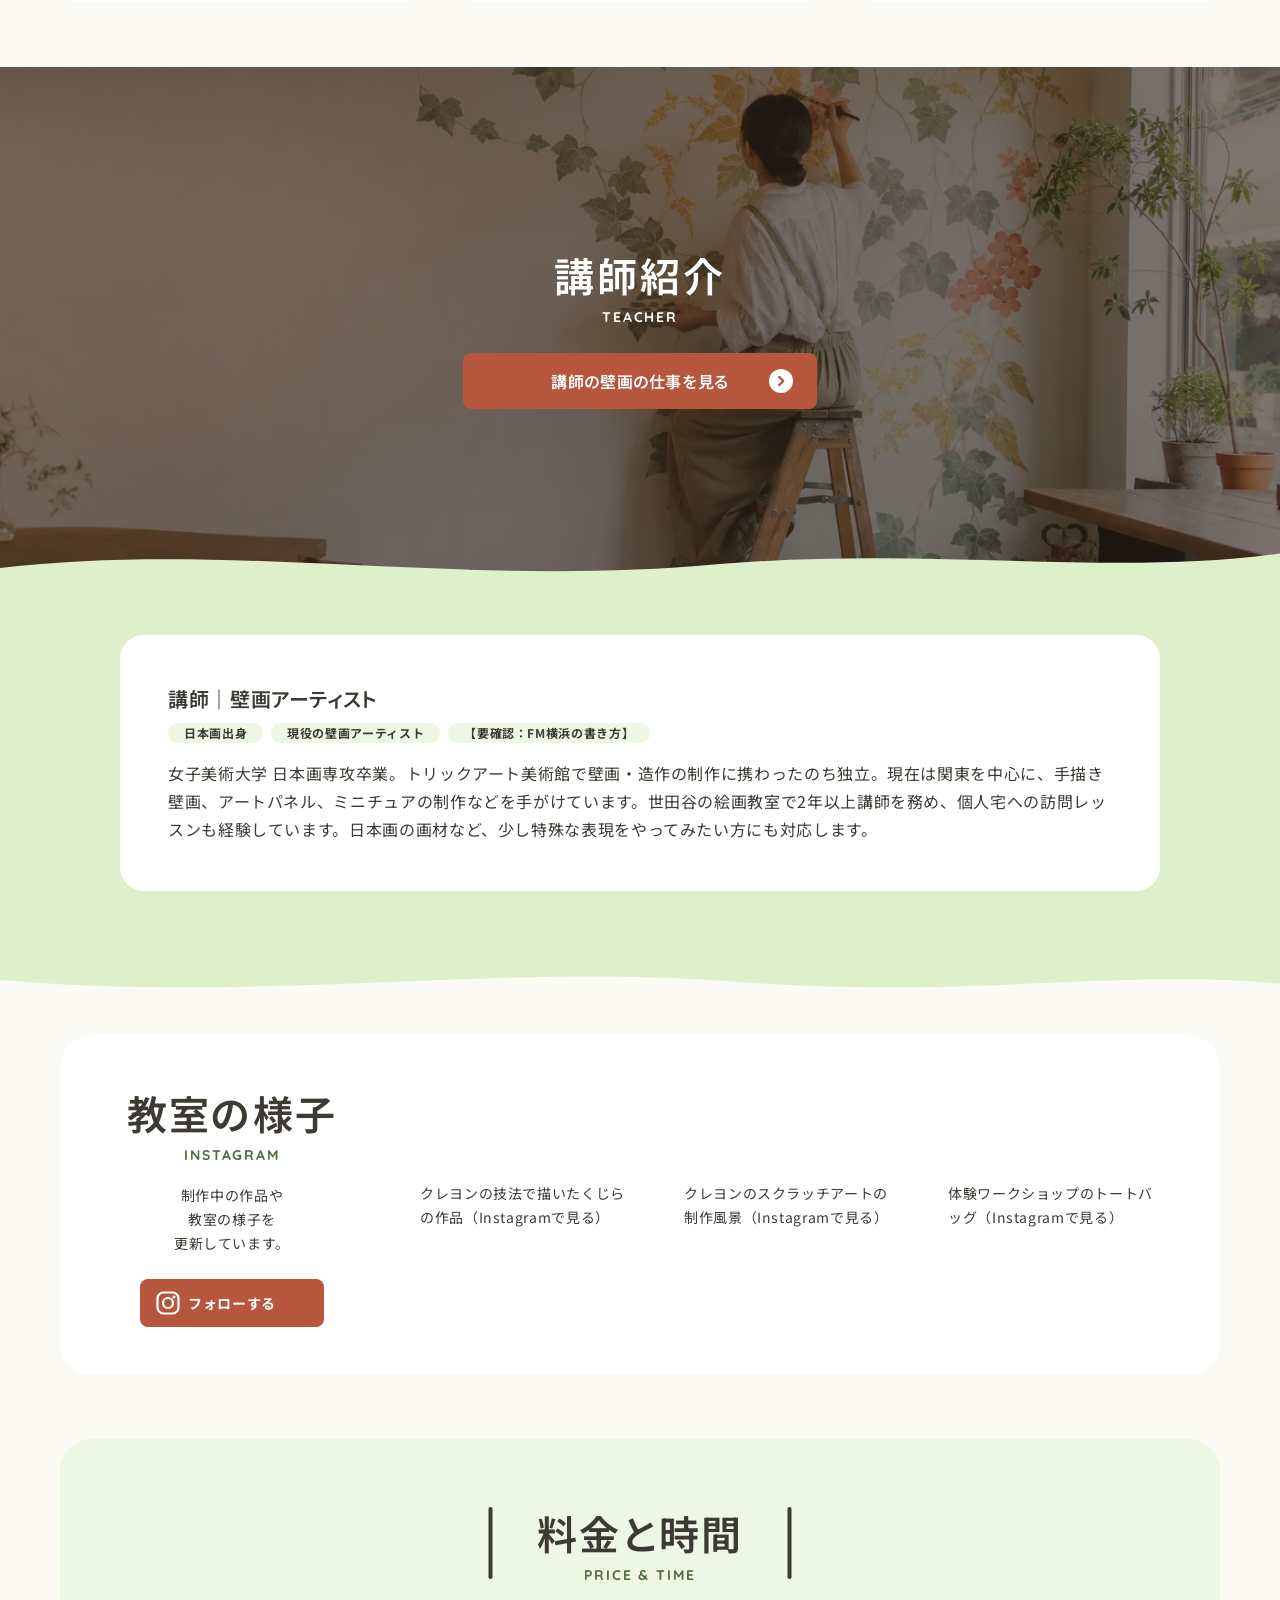
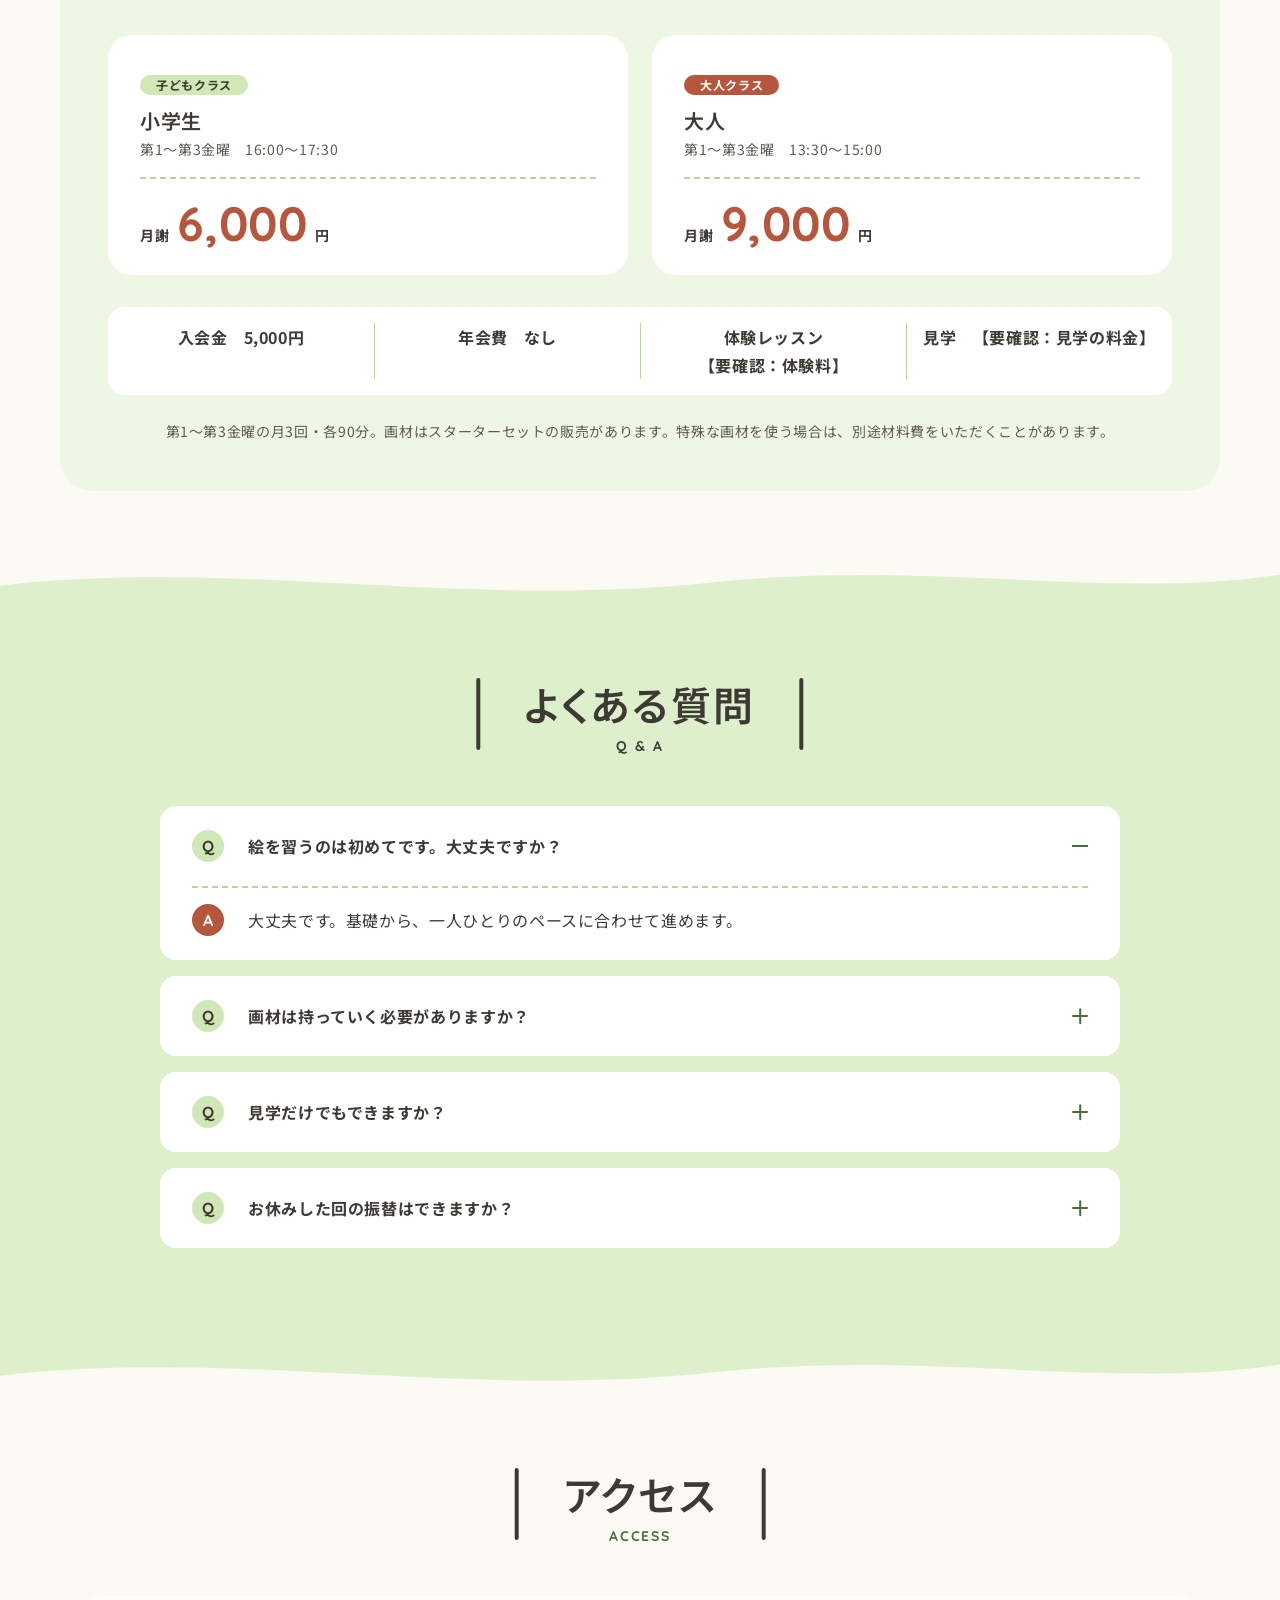
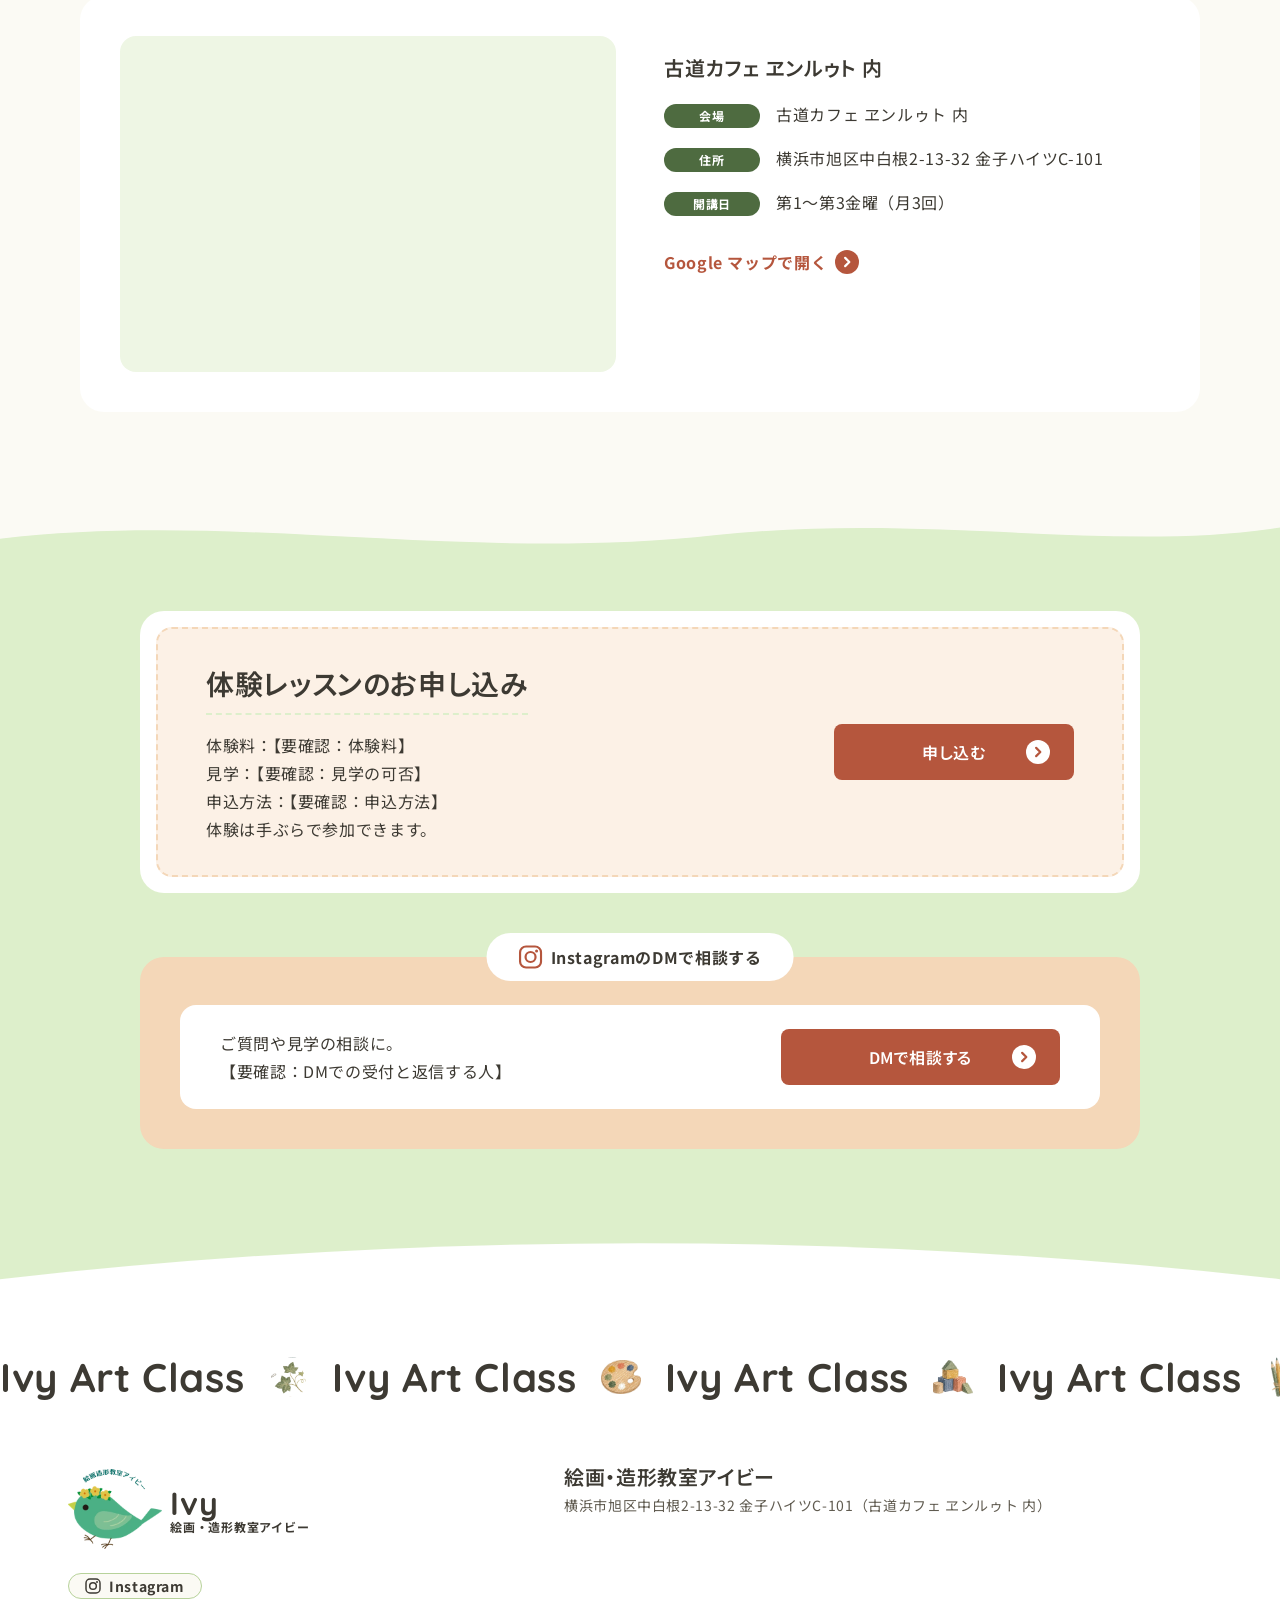
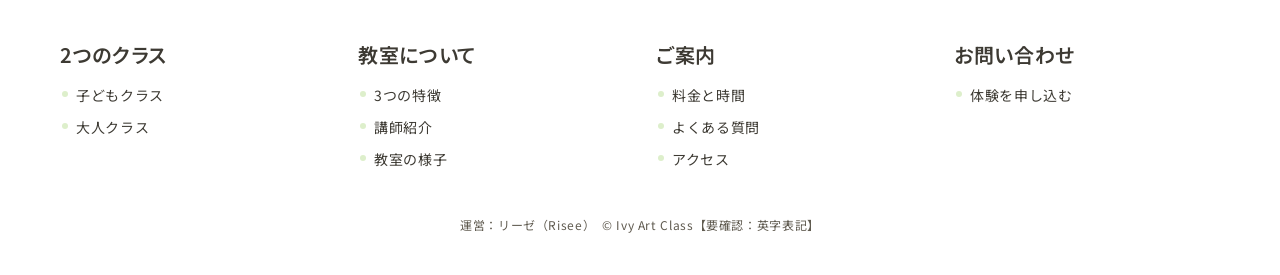
==== commit 4d76a796: "開いたときのロゴを小鳥にして飛ぶ動きに／TOPの楕円を大きく／キャッチを「つくる」「描く」に変えて配置を崩す Co-Authored-By: Claude Opus 5.5 <noreply@anth" ====
--- a/index.html
+++ b/index.html
@@ -17,7 +17,7 @@
 <link rel="preconnect" href="https://fonts.googleapis.com">
 <link rel="preconnect" href="https://fonts.gstatic.com" crossorigin>
 <link href="https://fonts.googleapis.com/css2?family=Quicksand:wght@700&family=Noto+Sans+JP:wght@400;500;600;700&display=swap" rel="stylesheet">
-<link rel="stylesheet" href="assets/css/style.css?v=g11">
+<link rel="stylesheet" href="assets/css/style.css?v=g13">
 </head>
 <body>
 <script>
@@ -25,7 +25,7 @@
 (function(){var s=false;try{s=sessionStorage.getItem('ivy-splash')==='1'}catch(e){}
 if(!s&&!matchMedia('(prefers-reduced-motion: reduce)').matches)document.documentElement.classList.add('splash')})();
 </script>
-<div class="curtain" aria-hidden="true"><div class="curtain__logo"><svg><use href="#leaf"/></svg><p>Ivy</p><small>絵画・造形教室アイビー</small></div></div>
+<div class="curtain" aria-hidden="true"><div class="curtain__logo"><img class="curtain__bird" src="assets/img/logo.webp" alt="" width="283" height="240"><p>Ivy</p><small>絵画・造形教室アイビー</small></div></div>
 <svg width="0" height="0" class="defs" aria-hidden="true">
   <symbol id="leaf" viewBox="-18 -16 36 34"><path fill="currentColor" d="M0-15C6-15 9-9 8-5 13-7 18-3 16 3 14 9 6 12 0 17-6 12-14 9-16 3-18-3-13-7-8-5-9-9-6-15 0-15Z"/><path d="M0 17V-6M0 4 9-1M0 4-9-1" stroke="#fff" stroke-width="1.6" fill="none" stroke-linecap="round"/></symbol>
   <symbol id="insta" viewBox="0 0 24 24"><rect x="1.5" y="1.5" width="21" height="21" rx="6" fill="none" stroke="currentColor" stroke-width="2.2"/><circle cx="12" cy="12" r="5" fill="none" stroke="currentColor" stroke-width="2.2"/><circle cx="18" cy="6" r="1.5" fill="currentColor"/></symbol>
@@ -60,7 +60,7 @@
 <main>
 <section class="hero">
   <div class="hero__copy">
-    <h1 class="hero__catch"><span>子どもと大人のための</span><span>絵画・造形教室</span></h1>
+    <h1 class="hero__catch"><span class="hc hc--lead">子どもも大人も</span><span class="hc hc--1"><em class="k-make">「つくる」</em></span><span class="hc hc--2"><em class="k-draw">「描く」</em>を</span><span class="hc hc--3">楽しもう！</span></h1>
     <p class="hero__sub">油絵・水彩・パステルから、粘土・紙・木工まで。いろいろな材料で、描いて、<span class="nw">つくれる教室です</span></p>
     <a class="btn btn--green hero__cta" href="trial/">体験レッスンを申し込む<svg><use href="#arrow"/></svg></a>
   </div>
@@ -289,7 +289,7 @@
 <a class="spbar" href="trial/">体験を申し込む<svg><use href="#arrow"/></svg></a>
 <script src="assets/js/vendor/gsap.min.js"></script>
 <script src="assets/js/vendor/ScrollTrigger.min.js"></script>
-<script src="assets/js/main.js?v=2"></script>
+<script src="assets/js/main.js?v=4"></script>
 <script>
 // Instagram の埋め込みは重いので、教室の様子に近づいてから読み込む
 (function(){var box=document.querySelector('.ig-embeds');if(!box)return;var go=function(){var s=document.createElement('script');s.async=true;s.src='https://www.instagram.com/embed.js';document.body.appendChild(s);};
--- a/assets/css/style.css
+++ b/assets/css/style.css
@@ -64,20 +64,23 @@
 
 /* ヒーロー */
 .hero{position:relative;height:960px;background:#fff;overflow:hidden}
-.hero__copy{position:absolute;z-index:2;left:clamp(40px,calc(40px + (100vw - 1024px) * .096),80px);top:112px;width:520px}
+.hero__copy{position:absolute;z-index:2;left:clamp(40px,calc(40px + (100vw - 1024px) * .096),80px);top:112px;width:440px}
 .hero__palette{position:absolute;right:var(--s-4);top:0;width:120px}
-.hero__catch{margin-top:120px;font-size:var(--h-1);font-weight:700;letter-spacing:.06em;--lh:1.5;white-space:nowrap}
+.hero__catch{margin-top:96px;font-size:72px;font-weight:700;letter-spacing:.02em;--lh:1.34;white-space:nowrap}
 .nw{white-space:nowrap}
-.hero__catch span{display:block;padding-bottom:var(--s-1);margin-bottom:var(--s-2);border-bottom:2px dashed var(--main)}
-.hero__catch span:first-child{font-size:var(--h-3);letter-spacing:.08em;border:0;padding:0;margin-bottom:var(--s-xs)}
+.hero__catch span{display:block}
+.hero__catch em{font-style:normal}.k-make{color:var(--accent)}.k-draw{color:var(--green-dk)}
+.hero__catch .hc--2{padding-left:80px}
+.hero__catch .hc--3{width:max-content;margin:var(--s-1) 0 var(--s-3) var(--s-4);font-size:56px;rotate:-4deg;transform-origin:left center}
+.hero__catch .hc--lead{width:max-content;margin-bottom:var(--s-2);padding:0 var(--s-1);font-size:24px;letter-spacing:.12em;--lh:1.5;background:linear-gradient(transparent 58%,var(--main) 58%)}
 .hero__sub{font-size:16px;font-weight:500;--lh:1.75}
 .hero__cta{margin-top:var(--s-3)}
 .hero__ils{display:flex;justify-content:space-between;align-items:flex-end;margin-top:var(--s-3);width:400px;padding-left:var(--s-6)}
 .hero__ils img:first-child{width:80px}.hero__ils img:last-child{width:176px}
-.hero__strip{position:absolute;z-index:1;left:clamp(560px,calc(560px + (100vw - 1024px) * .0962),600px);right:var(--s-5);top:96px;aspect-ratio:7/6}
+.hero__strip{position:absolute;z-index:1;left:clamp(496px,calc(496px + (100vw - 1024px) * .0577),520px);right:var(--s-2);top:88px;aspect-ratio:5/4}
 .frame{position:absolute;border:8px solid var(--main);border-radius:32px;overflow:hidden;background:var(--main)}
 /* 写真は1枠だけ。大きめの楕円で教室の様子を見せる */
-.frame--a{left:0;top:0;width:100%;aspect-ratio:7/6;border-radius:50%}
+.frame--a{left:0;top:0;width:100%;aspect-ratio:5/4;border-radius:50%}
 .frame img{position:absolute;inset:0;width:100%;height:100%;object-fit:cover;opacity:0;transform:scale(1.07);transition:opacity 3s var(--slow),transform 9s linear}
 .frame img.is-on{opacity:1;transform:none}
 .hero__scroll{position:absolute;z-index:2;left:var(--s-3);bottom:var(--s-4);width:80px;height:96px;overflow:hidden}
@@ -258,7 +261,9 @@
 .curtain.is-out{background-color:transparent;pointer-events:none}
 .curtain__logo{text-align:center;opacity:0;transition:opacity 1.2s ease,transform 1.7s var(--slow);--lh:1.2}
 .curtain.is-in .curtain__logo{opacity:1}
-.curtain__logo svg{display:block;width:84px;height:80px;margin:0 auto var(--s-xs);color:var(--green-dk)}
+.curtain__bird{display:block;width:200px;height:auto;margin:0 auto var(--s-2);will-change:transform}
+.curtain__logo p,.curtain__logo small{display:block;opacity:0;translate:0 8px;transition:opacity .8s ease,translate .8s var(--slow)}
+.curtain.is-text .curtain__logo p,.curtain.is-text .curtain__logo small{opacity:1;translate:0 0}
 .curtain__logo p{font-family:Quicksand,sans-serif;font-weight:700;font-size:56px}
 .curtain__logo small{font-size:16px;font-weight:700;letter-spacing:.08em}
 .splash .hd,.splash .tab,.splash .spbar{opacity:0}
@@ -308,13 +313,13 @@
   .hero__copy{position:static;width:auto;padding:0 var(--s-3);max-width:720px}
   .hero__palette{display:none}
   .hero__catch{margin-top:var(--s-2)}
-  .hero__catch span{max-width:520px;margin-bottom:var(--s-2)}
+  .hero__catch{font-size:48px}.hero__catch .hc--3{font-size:40px}
   .hero__sub{font-size:16px;max-width:560px}
   .hero__cta{width:100%;max-width:400px;min-height:56px}
   .hero__ils{position:absolute;z-index:2;right:var(--s-2);bottom:var(--s-2);width:auto;margin:0}.hero__ils img:first-child{display:none}.hero__ils img:last-child{width:120px}
   .hero__strip{position:relative;left:auto;right:auto;top:auto;aspect-ratio:auto;display:grid;grid-template-columns:3fr 2fr;gap:var(--s-2);align-items:center;padding:0 var(--s-2);margin-top:var(--s-5)}
   .frame{position:relative;left:auto;top:auto;width:auto;border-width:4px;border-radius:24px}
-  .frame--a{grid-column:1/-1;aspect-ratio:4/3}
+  .frame--a{grid-column:1/-1;aspect-ratio:5/4;border-radius:50%}
   .hero__scroll{left:var(--s-3);bottom:var(--s-2)}
   .hero__arc{height:232px}
   .classes{grid-template-columns:minmax(0,1fr);width:calc(100% - 32px);padding:var(--s-5) var(--s-3);top:var(--s-4);margin-bottom:var(--s-4);border-radius:24px;gap:var(--s-4)}
@@ -428,3 +433,4 @@
 .en,.head p,.hero__scroll span{font-feature-settings:normal}
 .logo__txt small,.hd__cta{white-space:nowrap}
 @media (max-width:767px){.logo__txt small{letter-spacing:0}.hd__cta{letter-spacing:0}}
+@media (max-width:767px){.hero__catch{font-size:36px}.hero__catch .hc--lead{font-size:18px}.hero__catch .hc--2{padding-left:48px}.hero__catch .hc--3{font-size:28px;margin-left:var(--s-3)}.curtain__bird{width:160px}}
